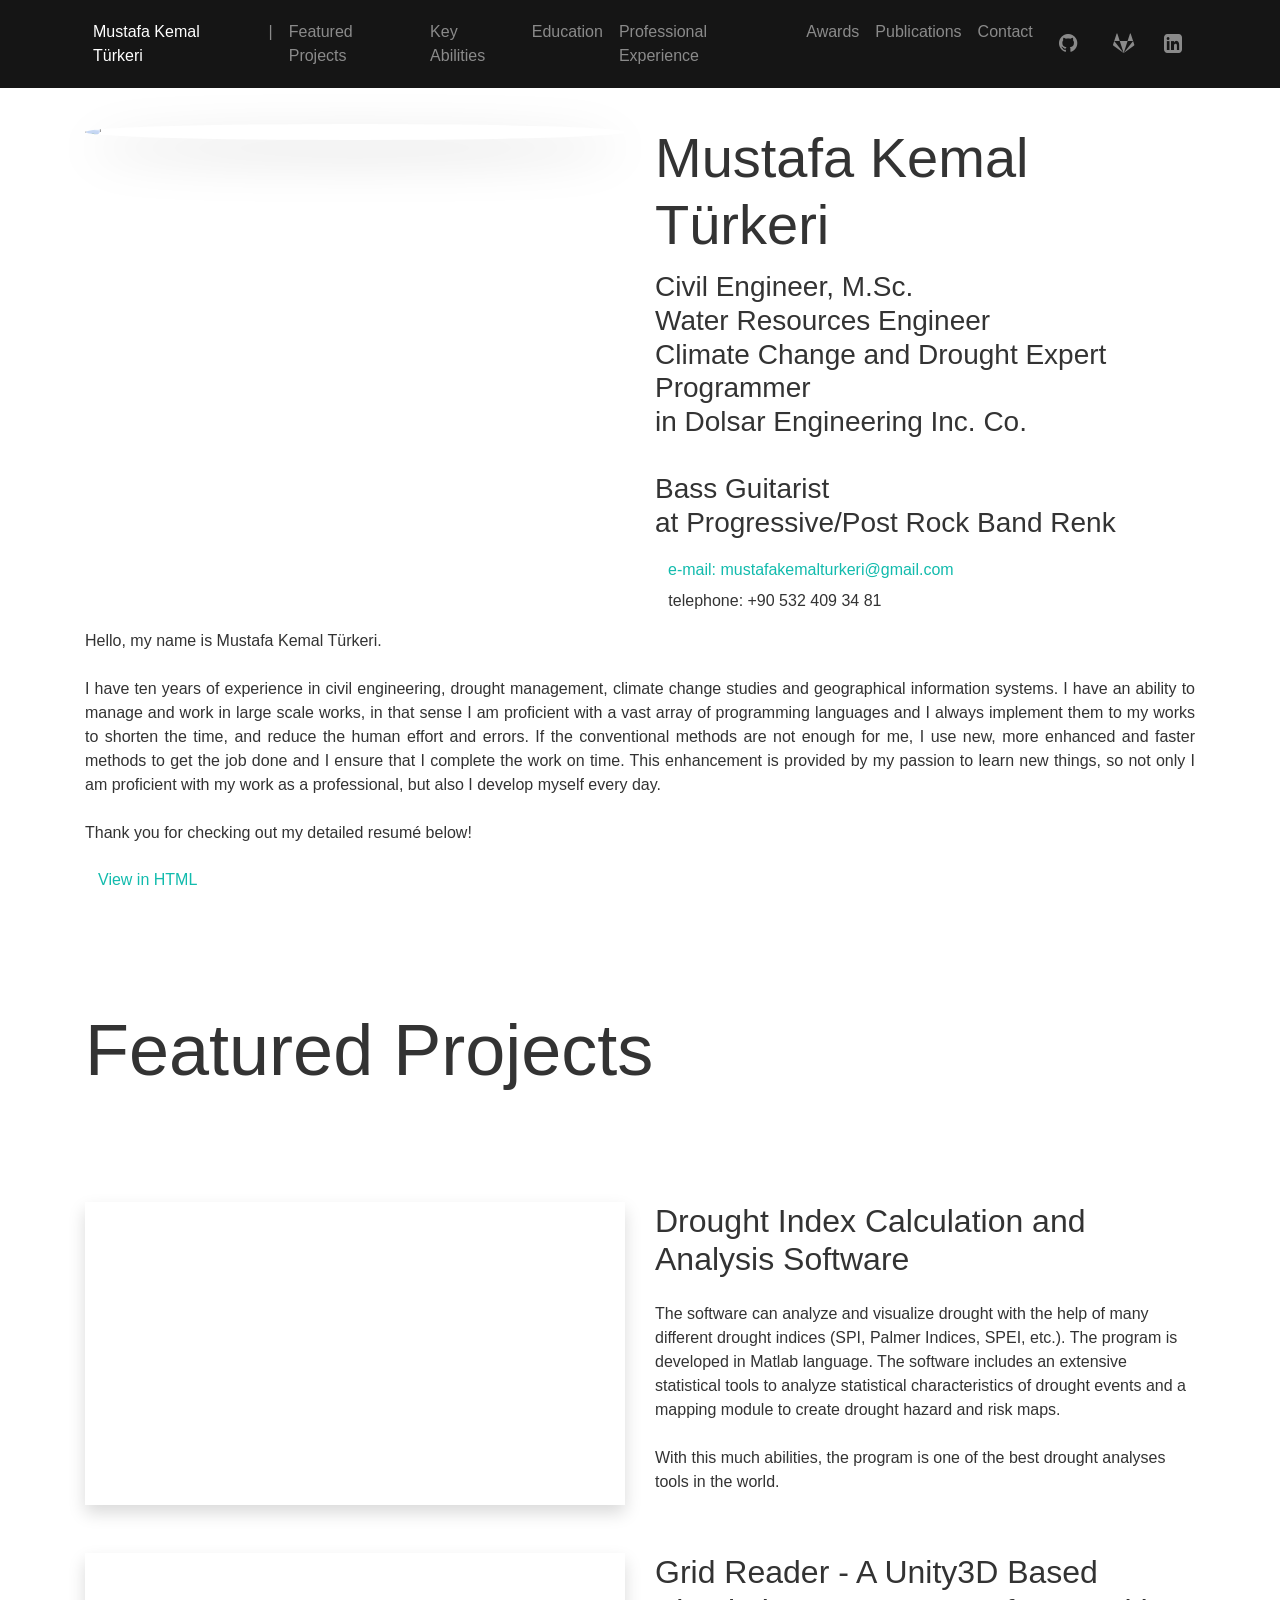
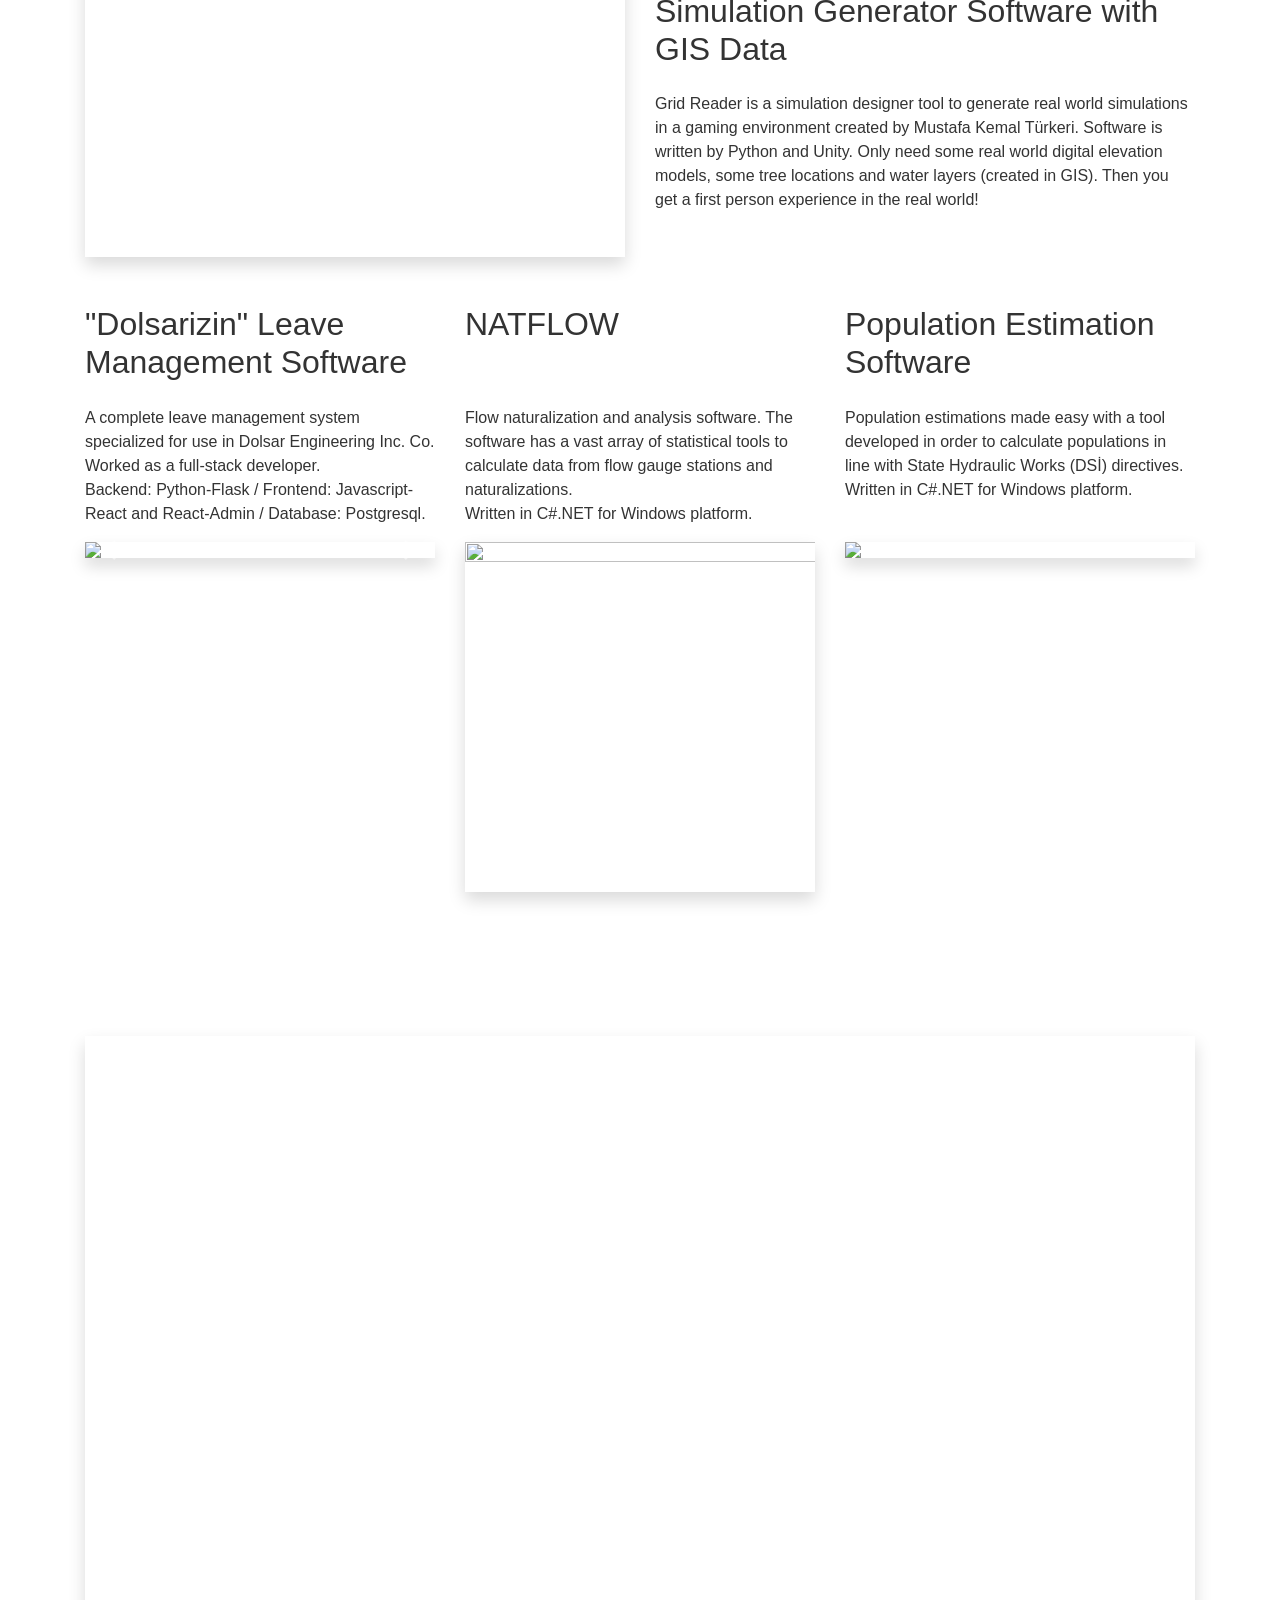
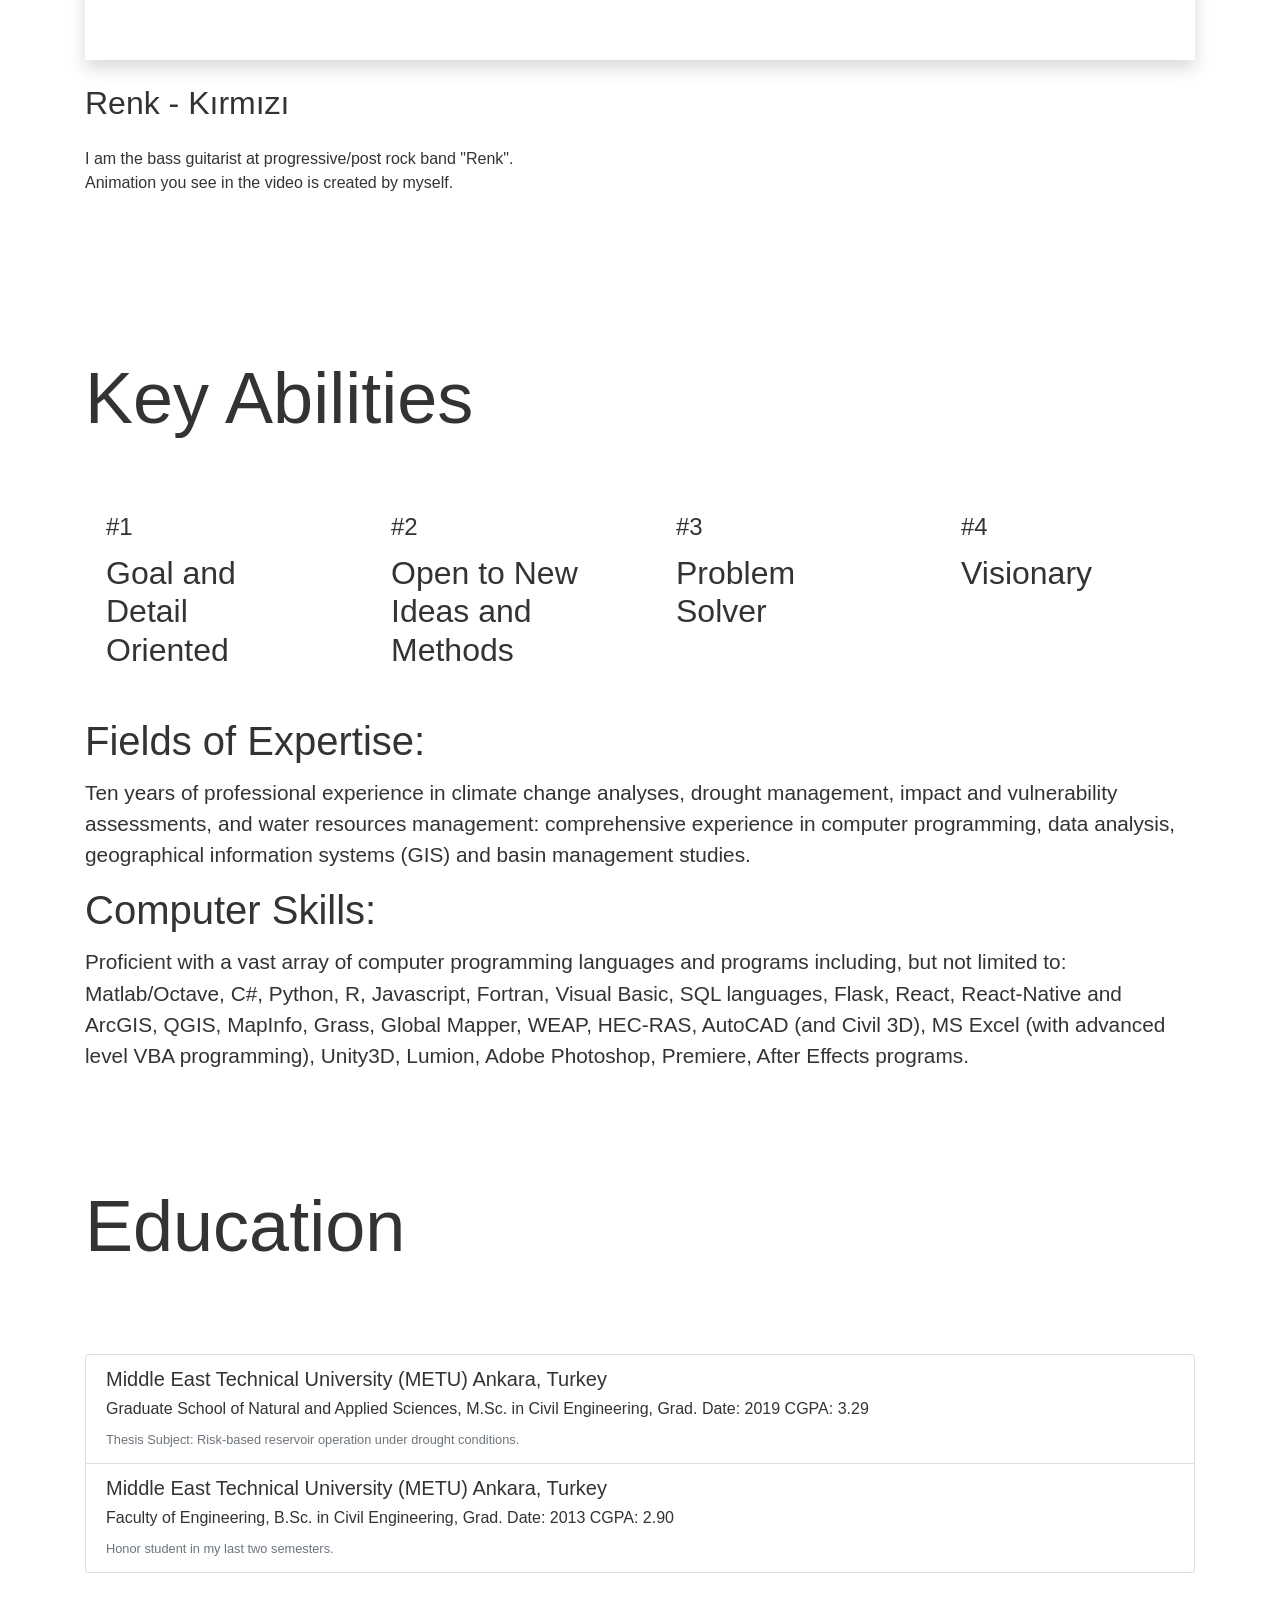
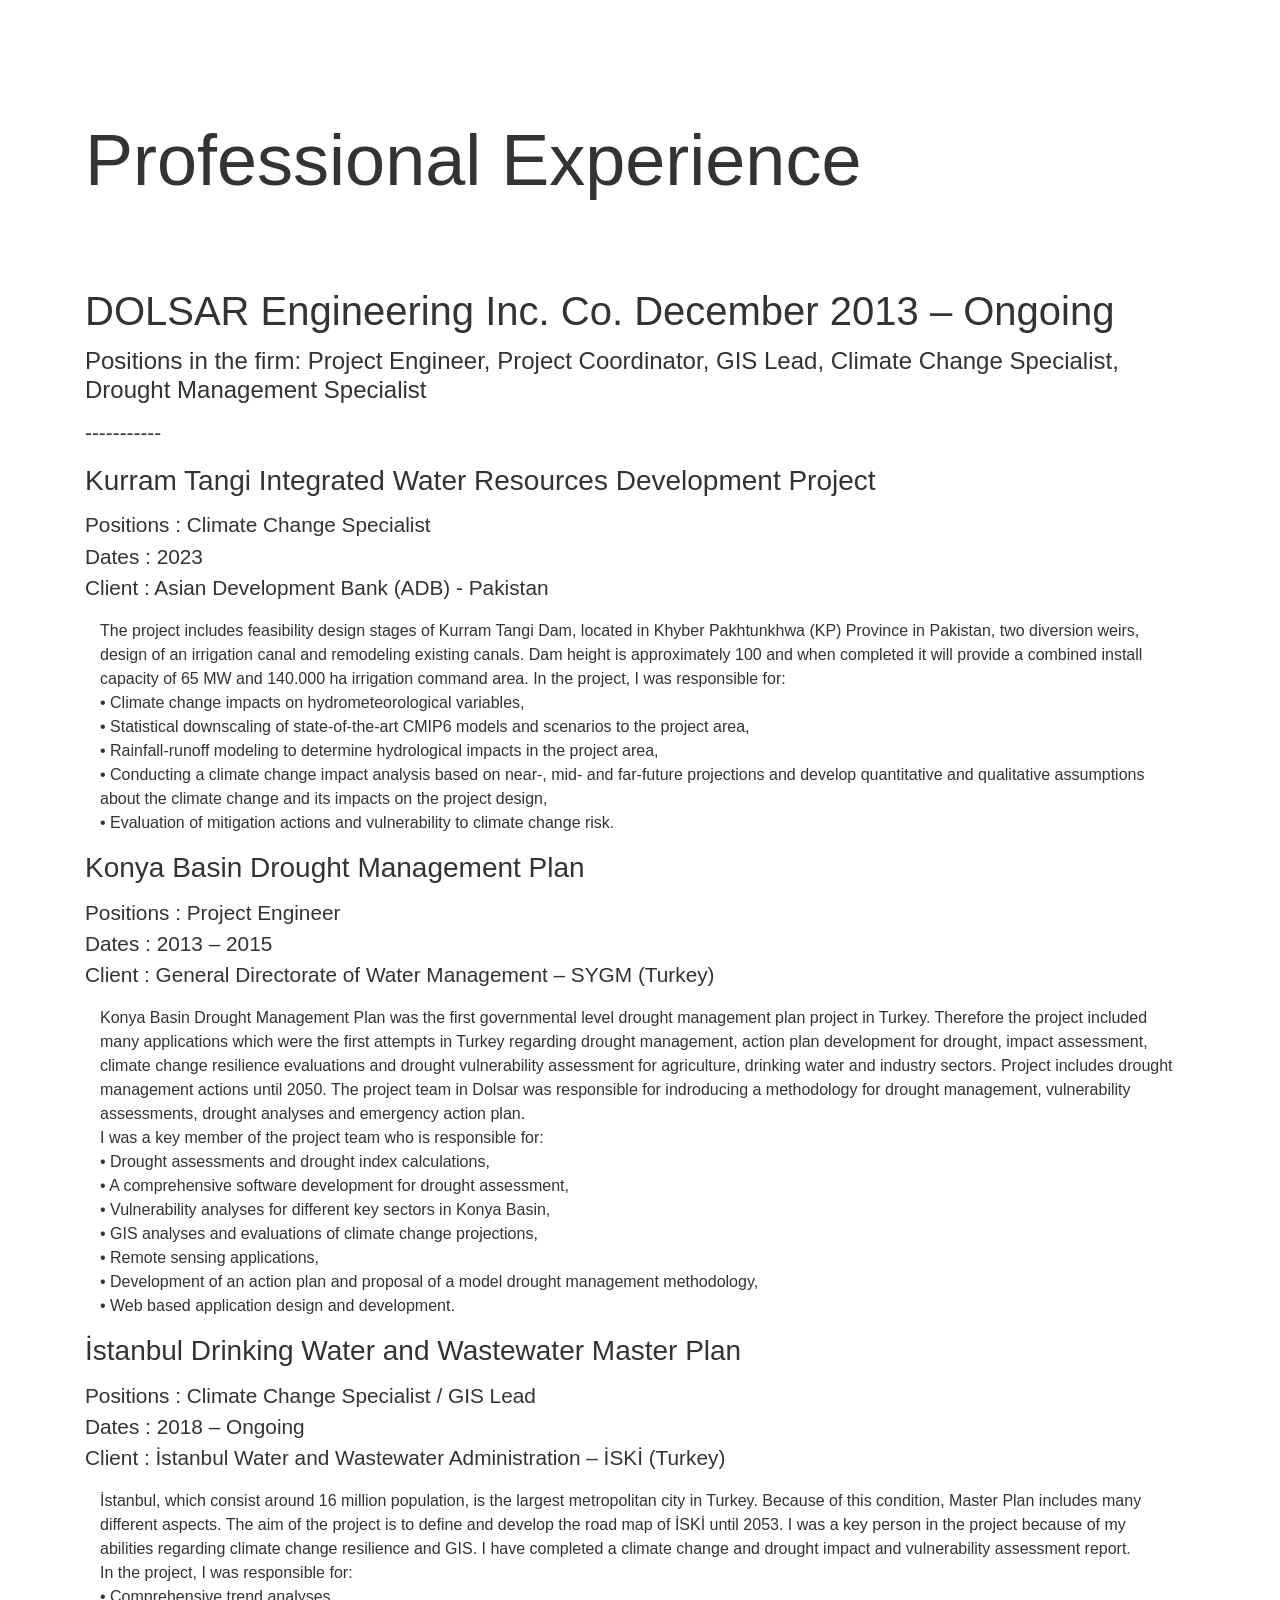
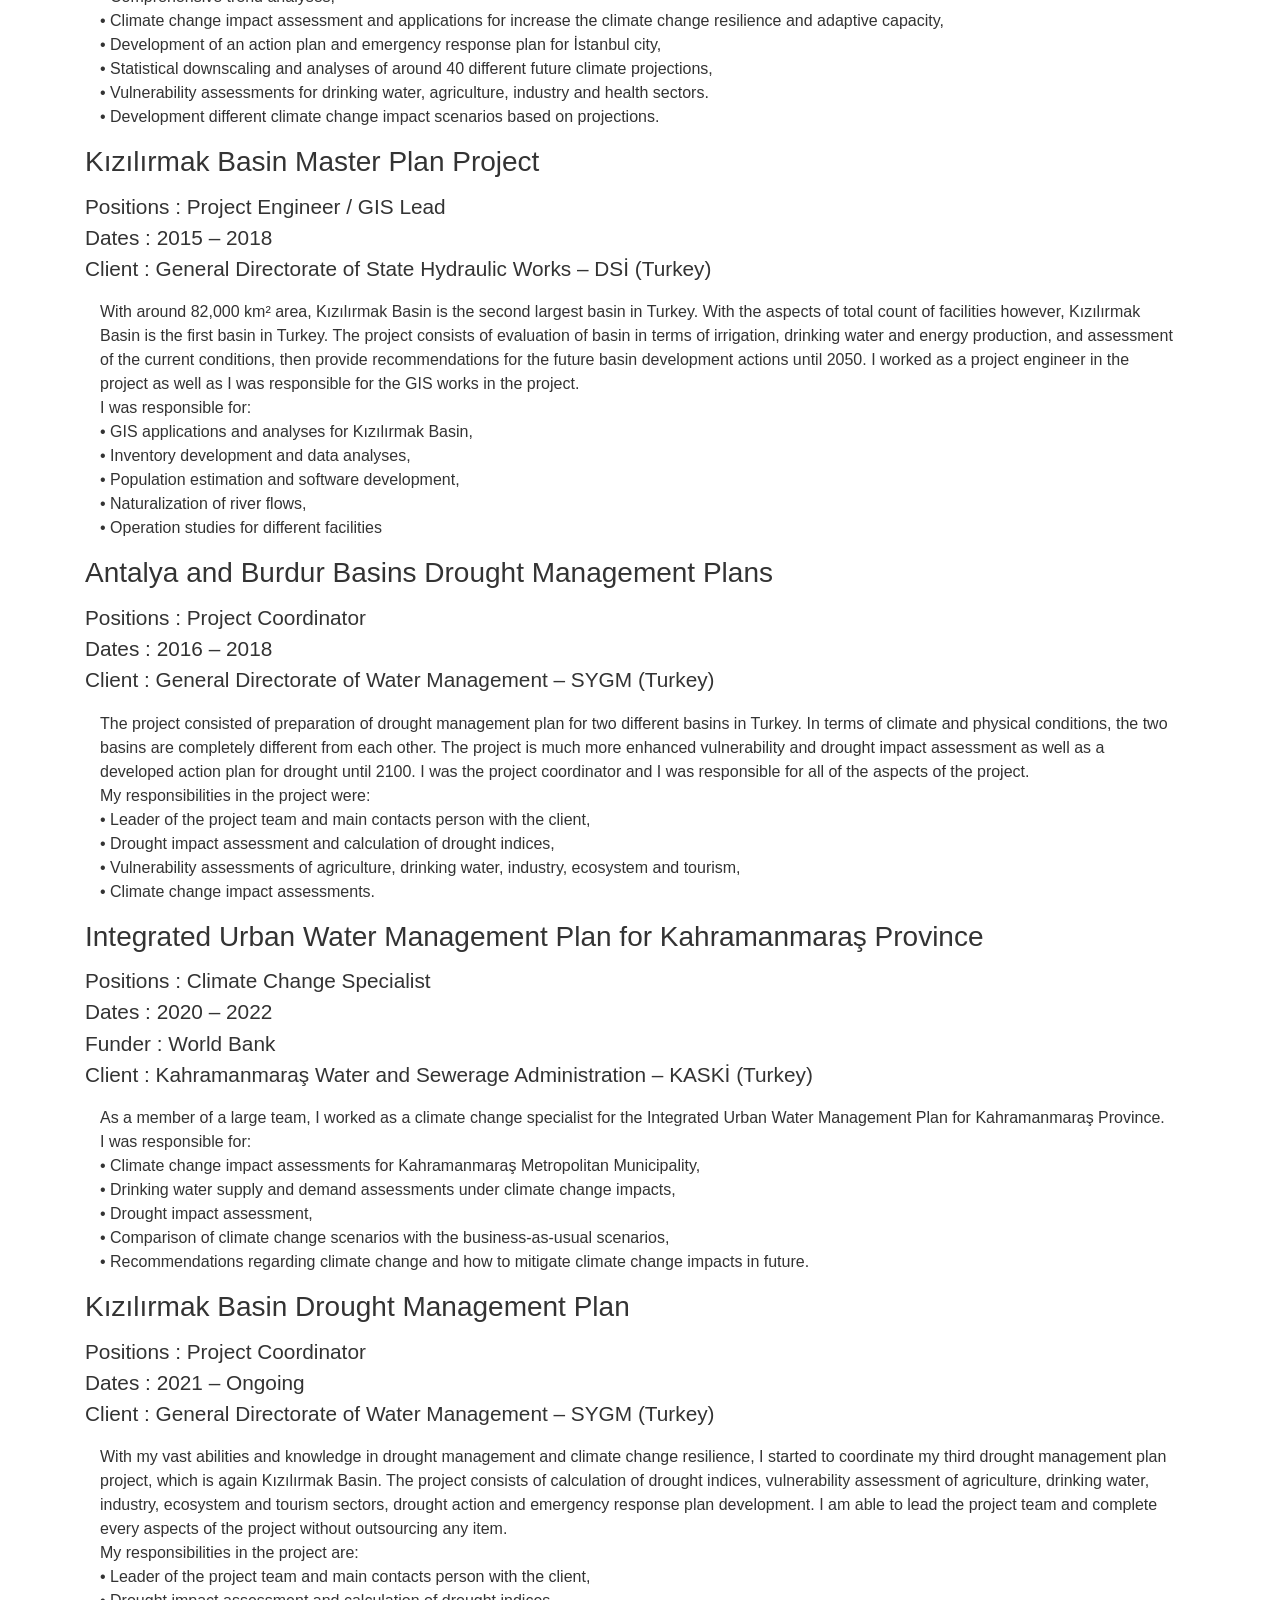
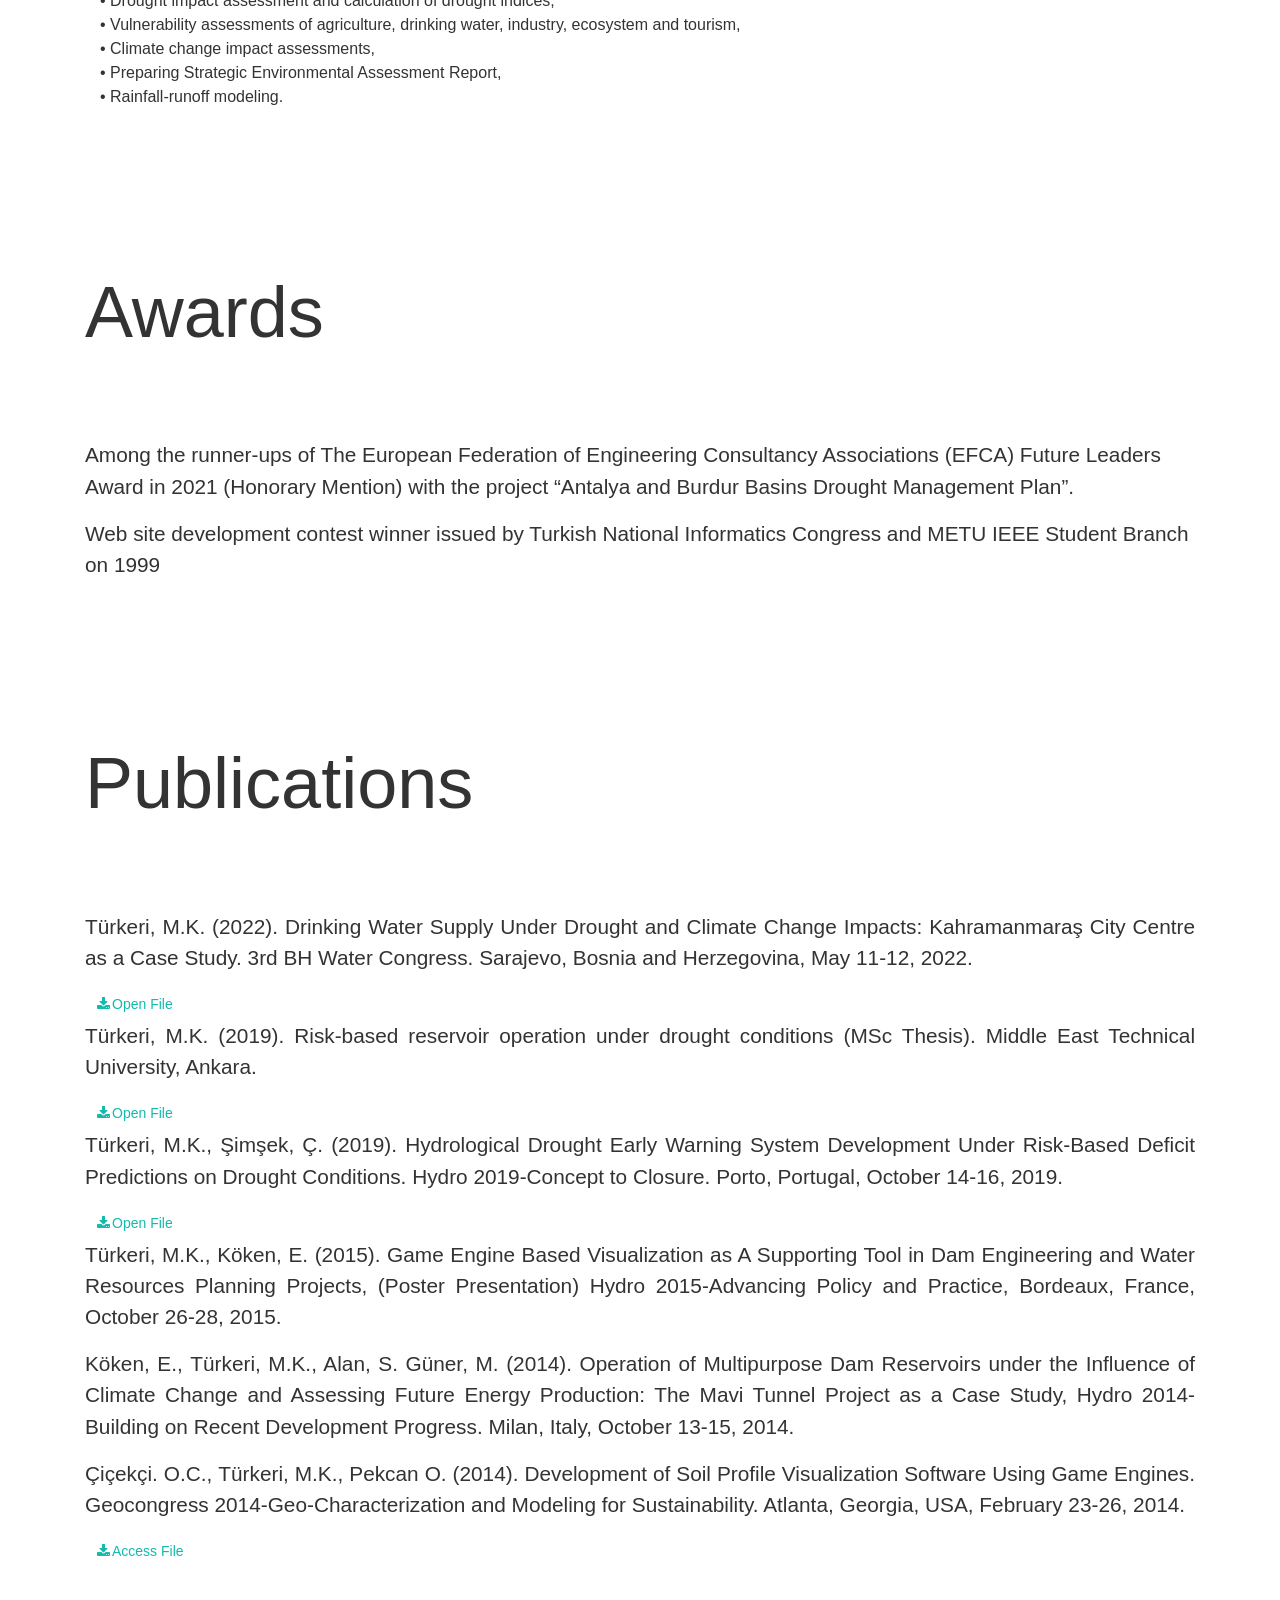
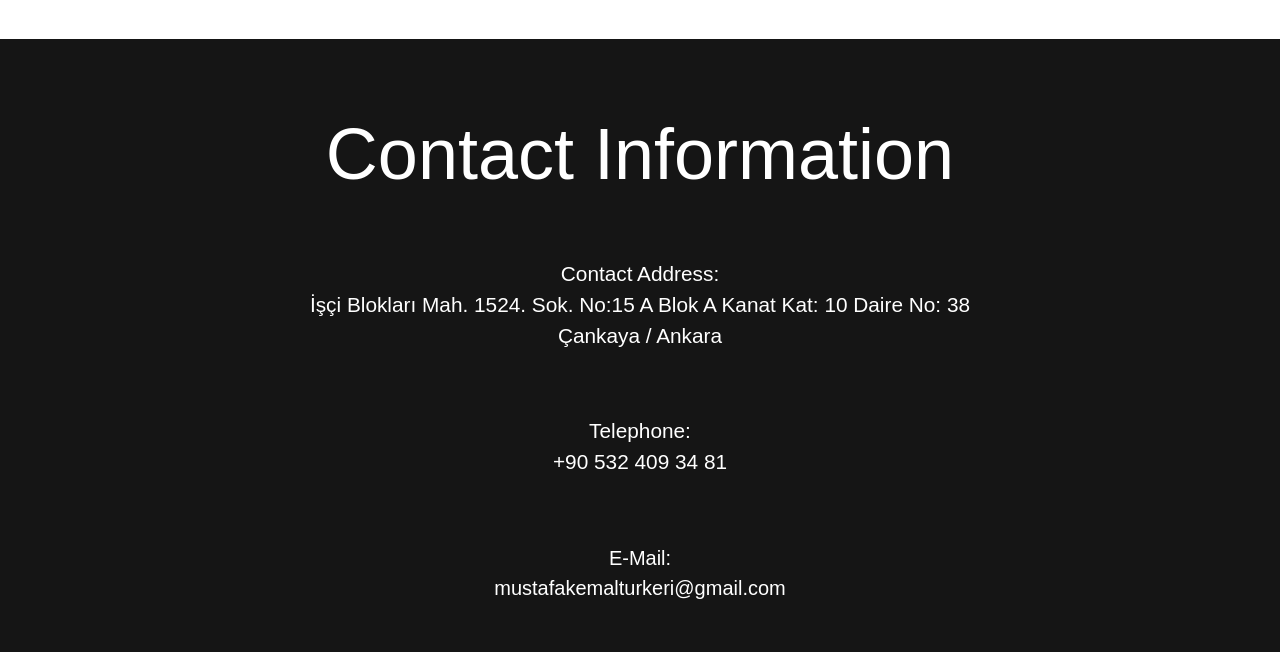
==== index.html @ 7c6eeb0d "Update index.html Updated with the new information" ====
<!DOCTYPE html>
<html>

<head>
  <meta charset="utf-8">
  <meta name="viewport" content="width=device-width, initial-scale=1">
  <link rel="stylesheet" href="https://cdnjs.cloudflare.com/ajax/libs/font-awesome/4.7.0/css/font-awesome.min.css" type="text/css">
  <link rel="stylesheet" href="theme.css" type="text/css">
  <title>Mustafa Kemal Türkeri</title>
  <link rel="icon" href="https://raw.githubusercontent.com/mustafakemalturkeri/mustafakemalturkeri.github.io/main/_images/mkturkeri.ico">
  <meta name="keywords" content="Resume">
  <meta name="description" content="Mustafa Kemal Türkeri's Resume">
</head>

<body>
  <nav class="navbar navbar-expand-lg bg-dark navbar-dark sticky-top">
    <div class="container"> <button class="navbar-toggler navbar-toggler-right border-0 p-0" type="button" data-toggle="collapse" data-target="#navbar14">
      </button>
      <div class="collapse navbar-collapse justify-content-center" id="navbar14">
        <ul class="navbar-nav mr-auto">
          <li class="nav-item"> <a class="nav-link" href="#"><b class="text-white">Mustafa Kemal Türkeri</b></a> </li>
          <li class="nav-item"><a class="nav-link" href="#">|</a></li>
          <li class="nav-item"><a class="nav-link" href="#s2">Featured Projects</a></li>
          <li class="nav-item"><a class="nav-link" href="#s9">Key Abilities</a> </li>
          <li class="nav-item"><a class="nav-link" href="#s4">Education</a></li>
          <li class="nav-item"><a class="nav-link" href="#s5">Professional Experience</a></li>
          <li class="nav-item"><a class="nav-link" href="#s6">Awards</a></li>
          <li class="nav-item"><a class="nav-link" href="#s7">Publications</a></li>
          <li class="nav-item"><a class="nav-link" href="#s8">Contact</a></li>
        </ul>
        <ul class="navbar-nav ml-auto">
          <li class="nav-item mx-1"> <a class="nav-link" href="https://github.com/mustafakemalturkeri" target="_blank">
              <i class="fa fa-github fa-fw fa-lg"></i>
            </a> </li>
          <li class="nav-item mx-1"> <a class="nav-link" href="https://gitlab.com/mustafakemalturkeri" target="_blank">
              <i class="fa fa-gitlab fa-fw fa-lg"></i>
            </a> </li>
          <li class="nav-item"><a class="nav-link" href="https://tr.linkedin.com/in/mustafa-kemal-t%C3%BCrkeri-326274104" target="_blank">
	      <i class="fa fa-linkedin-square fa-lg fa-fw"></i>
	    </a> </li>
        </ul>
      </div>
    </div>
  </nav>
  <div class="h-100 py-4">
    <div class="container">
      <div class="row">
        <div class="col-md-6"><img class="img-fluid d-block rounded-circle shadow-lg mx-auto" src="https://raw.githubusercontent.com/mustafakemalturkeri/mustafakemalturkeri.github.io/main/_images/mkturkeri.jpg"></div>
        <div class="col-md-6">
          <h3 class="display-4">Mustafa Kemal Türkeri</h3>
          <div class="row">
            <div class="col-md-12">
              <h3 class="" style="">Civil Engineer, M.Sc.<br>Water Resources Engineer<br>Climate Change and Drought Expert<br>Programmer&nbsp;<br>in Dolsar Engineering Inc. Co.<br><br>Bass Guitarist<br>at Progressive/Post Rock Band Renk</h3>
              <a class="btn btn-link text-left" href="mailto: mustafakemalturkeri@gmail.com">e-mail:    mustafakemalturkeri@gmail.com</a>
  	      <p class="text-left">&nbsp; &nbsp;telephone: +90 532 409 34 81</p>
	    </div>
          </div>
        </div>
      </div>
      <div class="row">
        <div class="col-md-12">
          <p class="text-justify">Hello, my name is Mustafa Kemal Türkeri.<br><br>I have ten years of experience in civil engineering, drought management, climate change studies and geographical information systems. I have an ability to manage and work in large scale works, in that sense&nbsp;I am proficient with a vast array of programming languages and I always implement them to my works to shorten the time, and reduce the human effort and errors. If the conventional methods are not enough for me, I use new, more enhanced and faster methods to get the job done and I ensure that I complete the work on time. This enhancement is provided by my passion to learn new things, so not only I am proficient with my work as a professional, but also I develop myself every day.<br><br>Thank you for checking out my detailed resumé below!</p>
          <a class="btn btn-link text-left" href="https://mustafakemalturkeri.github.io/" target="_blank">View in HTML</a>
	</div>
      </div>
    </div>
  </div>
  <div class="pagebreak"> </div>
  <div class="pt-5" id="s2">
    <div class="container">
      <div class="row">
        <div class="col-md-12">
          <h1 class="display-3" id="s3">Featured Projects</h1>
        </div>
      </div>
    </div>
  </div>
  <div class="py-5">
    <div class="container">
      <div class="row">
        <div class="col-md-6">
          <div class="embed-responsive embed-responsive-16by9 my-3 shadow youtube-box">
            <iframe src="https://www.youtube.com/embed/VbLsATKGN0M?" allowfullscreen="" class="embed-responsive-item"></iframe>
			<img class="youtube-thumbnail" href="https://www.youtube.com/embed/VbLsATKGN0M?" src="https://raw.githubusercontent.com/mustafakemalturkeri/mustafakemalturkeri.github.io/main/_images/drought_analyses.png" alt="">
		  </div>
        </div>
        <div class="col-md-6">
          <div class="row">
            <div class="col-md-12">
              <h2 class="my-3" contenteditable="true">Drought Index Calculation and Analysis Software</h2>
            </div>
          </div>
          <p class="">The software can analyze and visualize drought with the help of many different drought indices (SPI, Palmer Indices, SPEI, etc.). The program is developed in Matlab language. The software includes an extensive statistical tools to analyze statistical characteristics of drought events and a mapping module to create drought hazard and risk maps.<br><br>With this much abilities, the program is one of the best drought analyses tools in the world.</p>
        </div>
      </div>
      <div class="row">
	<div class="col-md-6">
          <div class="embed-responsive embed-responsive-16by9 my-3 shadow youtube-box">
            <iframe src="https://www.youtube.com/embed/XaL9qrqzdv4?" allowfullscreen="" class="embed-responsive-item"></iframe>
			<img class="youtube-thumbnail" href="https://www.youtube.com/embed/XaL9qrqzdv4?" src="https://raw.githubusercontent.com/mustafakemalturkeri/mustafakemalturkeri.github.io/main/_images/grid_reader.png" alt="">
		  </div>
        </div>
        <div class="col-md-6">
          <h2 class="my-3 shadow-none">Grid Reader - A Unity3D Based Simulation Generator Software with GIS Data</h2>
          <div class="row">
            <div class="col-md-12">
              <p class="">Grid Reader is a simulation designer tool to generate real world simulations in a gaming environment created by Mustafa Kemal Türkeri. Software is written by Python and Unity. Only need some real world digital elevation models, some tree locations and water layers (created in GIS). Then you get a first person experience in the real world!</p>
            </div>
          </div>
        </div>
      </div>
	  <div class="pagebreak"> </div>
      <div class="row">
        <div class="col-md-4">
          <h2 class="my-3"><b>"Dolsarizin" Leave Management Software</b></h2>
          <p>A complete leave management system specialized for use in Dolsar Engineering Inc. Co.<br>Worked as a full-stack developer.<br>Backend: Python-Flask / Frontend: Javascript-React and React-Admin / Database: Postgresql.</p>
        </div>
	<div class="col-md-4">
          <h2 class="my-3"><b>NATFLOW</b><br><br></h2>
          <p>Flow naturalization and analysis software. The software has a vast array of statistical tools to calculate data from flow gauge stations and naturalizations.<br>Written in C#.NET for Windows platform.</p>
        </div>    
	<div class="col-md-4">
          <h2 class="my-3"><b>Population Estimation Software</b><br></h2>
          <p>Population estimations made easy with a tool developed in order to calculate populations in line with State Hydraulic Works (DSİ) directives.<br>Written in C#.NET for Windows platform.</p>
        </div>
	<div class="col-md-4">
          <div class="carousel slide shadow" data-ride="carousel" id="carousel">
            <div class="carousel-inner">
              <div class="carousel-item active" data-interval="5"> <img class="d-block img-fluid w-100" src="https://raw.githubusercontent.com/mustafakemalturkeri/mustafakemalturkeri.github.io/main/_images/izin2.png" height="480">
              </div>
              <div class="carousel-item"> <img class="d-block img-fluid w-100" src="https://raw.githubusercontent.com/mustafakemalturkeri/mustafakemalturkeri.github.io/main/_images/izin3.png">
              </div>
              <div class="carousel-item"><img class="img-fluid" src="https://raw.githubusercontent.com/mustafakemalturkeri/mustafakemalturkeri.github.io/main/_images/izin4.png"></div>
            </div> <a class="carousel-control-prev" href="#carousel" role="button" data-slide="prev"> <span class="carousel-control-prev-icon"></span> <span class="sr-only">Previous</span> </a> <a class="carousel-control-next" href="#carousel" role="button" data-slide="next"> <span class="carousel-control-next-icon"></span> <span class="sr-only">Next</span> </a>
          </div>
        </div>
	
        <div class="col-md-4"><img class="d-block shadow img-fluid" src="https://raw.githubusercontent.com/mustafakemalturkeri/mustafakemalturkeri.github.io/main/_images/natflow.png" height="450" width="450"></div>
	<div class="col-md-4"><img class="img-fluid d-block shadow" src="https://raw.githubusercontent.com/mustafakemalturkeri/mustafakemalturkeri.github.io/main/_images/nufusprojector.png"></div>
        
      </div>
    </div>
  </div>
  <div class="py-5">
    <div class="container">
      <div class="row">
        <div class="col-md-12">
          <div class="embed-responsive embed-responsive-16by9 shadow youtube-box">
            <iframe src="https://www.youtube.com/embed/aXomKNGnsF0?" allowfullscreen="" class="embed-responsive-item"></iframe>
			<img class="youtube-thumbnail" href="https://www.youtube.com/embed/aXomKNGnsF0?" src="https://raw.githubusercontent.com/mustafakemalturkeri/mustafakemalturkeri.github.io/main/_images/renk_kirmizi.png" alt="">
		  </div>
          <div class="row">
            <div class="col-md-12">
              <h2 class="my-3"><b>Renk - Kırmızı</b></h2>
              <p>I am the bass guitarist at progressive/post rock band "Renk".<br>Animation you see in the video is created by myself.</p>
            </div>
          </div>
        </div>
      </div>
    </div>
  </div>
  <div class="pagebreak"> </div>
  <div class="pt-5" id="s9">
    <div class="container">
      <div class="row">
        <div class="col-md-12">
          <h1 class="display-3">Key Abilities</h1>
        </div>
      </div>
    </div>
  </div>
  <div class="py-3">
    <div class="container">
      <div class="row">
        <div class="col-lg-3 col-md-3 p-4">
          <h4> <b>#1</b> </h4>
          <h2>Goal and Detail Oriented</h2>
        </div>
        <div class="col-lg-3 col-md-3 p-4">
          <h4> <b>#2</b> </h4>
          <h2>Open to New Ideas and Methods</h2>
        </div>
        <div class="col-lg-3 col-md-3 p-4">
          <h4> <b>#3</b> </h4>
          <h2>Problem Solver</h2>
        </div>
        <div class="col-lg-3 col-md-3 p-4">
          <h4> <b>#4</b> </h4>
          <h2>Visionary</h2>
        </div>
      </div>
    </div>
    <div class="container">
      <div class="row">
        <div class="col-md-12">
          <h1 class="">Fields of Expertise:</h1>
          <div class="row">
            <div class="col-md-12">
              <p class="lead">Ten years of professional experience in climate change analyses, drought management, impact and vulnerability assessments, and water resources management: comprehensive experience in computer programming, data analysis, geographical information systems (GIS) and basin management studies.</p>
            </div>
          </div>
        </div>
      </div>
    </div>
    <div class="container">
      <div class="row">
        <div class="col-md-12">
          <h1 class="">Computer Skills:</h1>
          <p class="lead">Proficient with a vast array of computer programming languages and programs including, but not limited to:<br>Matlab/Octave, C#, Python, R, Javascript, Fortran, Visual Basic, SQL languages, Flask, React, React-Native and ArcGIS, QGIS, MapInfo, Grass, Global Mapper, WEAP, HEC-RAS, AutoCAD (and Civil 3D), MS Excel (with advanced level VBA programming), Unity3D, Lumion, Adobe Photoshop, Premiere, After Effects programs.<br></p>
        </div>
      </div>
    </div>
  </div>
  <div class="pt-5" id="s4">
    <div class="container">
      <div class="row">
        <div class="col-md-12">
          <h1 class="display-3">Education</h1>
        </div>
      </div>
    </div>
  </div>
  <div class="py-5">
    <div class="container">
      <div class="row">
        <div class="col-md-12">
          <div class="list-group">
            <a class="list-group-item list-group-item-action flex-column align-items-start">
              <div class="d-flex w-100 justify-content-between">
                <h5 class="mb-1">Middle East Technical University (METU) Ankara, Turkey&nbsp;</h5>
              </div>
              <p class="mb-1">Graduate School of Natural and Applied Sciences, <b>M.Sc. in Civil Engineering</b>, Grad. Date: 2019 CGPA: 3.29 </p> <small class="text-muted">Thesis Subject: Risk-based reservoir operation under drought conditions.</small>
            </a>
            <a class="list-group-item list-group-item-action flex-column align-items-start">
              <div class="d-flex w-100 justify-content-between">
                <h5 class="mb-1">Middle East Technical University (METU) Ankara, Turkey </h5>
              </div>
              <p class="mb-1">Faculty of Engineering, <b>B.Sc. in Civil Engineering</b>, Grad. Date: 2013 CGPA: 2.90 </p> <small class="text-muted" contenteditable="true">Honor student in my last two semesters.</small>
            </a></div>
        </div>
      </div>
    </div>
  </div>
  <div class="pagebreak"> </div>
  <div class="pt-5" id="s5">
    <div class="container">
      <div class="row">
        <div class="col-md-12">
          <h1 class="display-3">Professional Experience</h1>
        </div>
      </div>
    </div>
  </div>
  <div class="py-5">
    <div class="container">
      <div class="row">
        <div class="col-md-12">
          <h1 class="">DOLSAR Engineering Inc. Co. December 2013 – Ongoing</h1>
        </div>
      </div>
      <div class="row">
        <div class="col-md-12">
          <h4 class="">Positions in the firm: Project Engineer, Project Coordinator, GIS Lead, Climate Change Specialist, Drought Management Specialist</h4>
        </div>
      </div>
      <div class="row">
        <div class="col-md-12">
          <p class="lead">-----------</p>
        </div>
      </div>
      <div class="row">
        <div class="col-md-12" style="">
          <h3 class="">Kurram Tangi Integrated Water Resources Development Project</h3>
          <p class="lead">Positions : Climate Change Specialist<br>Dates : 2023<br>Client : Asian Development Bank (ADB) - Pakistan </p>
          <div class="col-md-12">
            <p class="">The project includes feasibility design stages of Kurram Tangi Dam, located in Khyber Pakhtunkhwa (KP) Province in Pakistan, two diversion weirs, design of an irrigation canal and remodeling existing canals. Dam height is approximately 100 and when completed it will provide a combined install capacity of 65 MW and 140.000 ha irrigation command area. In the project, I was responsible for:<br>• Climate change impacts on hydrometeorological variables,<br>• Statistical downscaling of state-of-the-art CMIP6 models and scenarios to the project area,<br>• Rainfall-runoff modeling to determine hydrological impacts in the project area,<br>• Conducting a climate change impact analysis based on near-, mid- and far-future projections and develop quantitative and qualitative assumptions about the climate change and its impacts on the project design,<br>• Evaluation of mitigation actions and vulnerability to climate change risk.</p>
          </div>
        </div>
      </div>
      <div class="row">
        <div class="col-md-12" style="">
          <h3 class="">Konya Basin Drought Management Plan</h3>
          <p class="lead">Positions : Project Engineer<br>Dates : 2013 – 2015<br>Client : General Directorate of Water Management – SYGM (Turkey) </p>
          <div class="col-md-12">
            <p class="">Konya Basin Drought Management Plan was the first governmental level drought management plan project in Turkey. Therefore the project included many applications which were the first attempts in Turkey regarding drought management, action plan development for drought, impact assessment, climate change resilience evaluations and drought vulnerability assessment for agriculture, drinking water and industry sectors. Project includes drought management actions until 2050. The project team in Dolsar was responsible for indroducing a methodology for drought management, vulnerability assessments, drought analyses and emergency action plan.<br>I was a key member of the project team who is responsible for:<br>• Drought assessments and drought index calculations,<br>• A comprehensive software development for drought assessment,<br>• Vulnerability analyses for different key sectors in Konya Basin,<br>• GIS analyses and evaluations of climate change projections,<br>• Remote sensing applications,<br>• Development of an action plan and proposal of a model drought management methodology,<br>• Web based application design and development. </p>
          </div>
        </div>
      </div>
      <div class="row">
        <div class="col-md-12">
          <div class="row">
            <div class="col-md-12">
              <h3 class="">İstanbul Drinking Water and Wastewater Master Plan</h3>
            </div>
          </div>
          <p class="lead">Positions : Climate Change Specialist / GIS Lead<br>Dates : 2018 – Ongoing<br>Client : İstanbul Water and Wastewater Administration – İSKİ (Turkey)</p>
          <div class="col-md-12">
            <p class="" style="">İstanbul, which consist around 16 million population, is the largest metropolitan city in Turkey. Because of this condition, Master Plan includes many different aspects. The aim of the project is to define and develop the road map of İSKİ until 2053. I was a key person in the project because of my abilities regarding climate change resilience and GIS. I have completed a climate change and drought impact and vulnerability assessment report.<br>In the project, I was responsible for:<br>• Comprehensive trend analyses,<br>• Climate change impact assessment and applications for increase the climate change resilience and adaptive capacity,<br>• Development of an action plan and emergency response plan for İstanbul city,<br>• Statistical downscaling and analyses of around 40 different future climate projections,<br>• Vulnerability assessments for drinking water, agriculture, industry and health sectors.<br>• Development different climate change impact scenarios based on projections.&nbsp;</p>
          </div>
        </div>
      </div>
	    <div class="pagebreak"> </div>
      <div class="row">
        <div class="col-md-12">
          <div class="row">
            <div class="col-md-12">
              <h3 class="">Kızılırmak Basin Master Plan Project</h3>
            </div>
          </div>
          <p class="lead">Positions : Project Engineer / GIS Lead<br>Dates : 2015 – 2018<br>Client : General Directorate of State Hydraulic Works – DSİ (Turkey)&nbsp;</p>
          <div class="col-md-12">
            <p class="" style="">With around 82,000 km² area, Kızılırmak Basin is the second largest basin in Turkey. With the aspects of total count of facilities however, Kızılırmak Basin is the first basin in Turkey. The project consists of evaluation of basin in terms of irrigation, drinking water and energy production, and assessment of the current conditions, then provide recommendations for the future basin development actions until 2050. I worked as a project engineer in the project as well as I was responsible for the GIS works in the project.<br>I was responsible for:<br>• GIS applications and analyses for Kızılırmak Basin,<br>• Inventory development and data analyses,<br>• Population estimation and software development,<br>• Naturalization of river flows,<br>• Operation studies for different facilities&nbsp;</p>
          </div>
        </div>
      </div>
      <div class="row">
        <div class="col-md-12">
          <div class="row">
            <div class="col-md-12">
              <h3 class="">Antalya and Burdur Basins Drought Management Plans</h3>
            </div>
          </div>
          <p class="lead">Positions : Project Coordinator<br>Dates : 2016 – 2018<br>Client : General Directorate of Water Management – SYGM (Turkey)&nbsp;</p>
          <div class="col-md-12">
            <p class="" style="">The project consisted of preparation of drought management plan for two different basins in Turkey. In terms of climate and physical conditions, the two basins are completely different from each other. The project is much more enhanced vulnerability and drought impact assessment as well as a developed action plan for drought until 2100. I was the project coordinator and I was responsible for all of the aspects of the project.<br>My responsibilities in the project were:<br>• Leader of the project team and main contacts person with the client,<br>• Drought impact assessment and calculation of drought indices,<br>• Vulnerability assessments of agriculture, drinking water, industry, ecosystem and tourism,<br>• Climate change impact assessments.&nbsp;</p>
          </div>
        </div>
      </div>
      <div class="row">
        <div class="col-md-12">
          <div class="row">
            <div class="col-md-12">
              <h3 class="">Integrated Urban Water Management Plan for Kahramanmaraş Province</h3>
            </div>
          </div>
          <p class="lead">Positions : Climate Change Specialist<br>Dates : 2020 – 2022<br>Funder : World Bank<br>Client : Kahramanmaraş Water and Sewerage Administration – KASKİ (Turkey)&nbsp;</p>
          <div class="col-md-12">
            <p class="" style="">As a member of a large team, I worked as a climate change specialist for the Integrated Urban Water Management Plan for Kahramanmaraş Province.<br>I was responsible for:<br>• Climate change impact assessments for Kahramanmaraş Metropolitan Municipality,<br>• Drinking water supply and demand assessments under climate change impacts,<br>• Drought impact assessment,<br>• Comparison of climate change scenarios with the business-as-usual scenarios,<br>• Recommendations regarding climate change and how to mitigate climate change impacts in future.&nbsp;</p>
          </div>
        </div>
      </div>
	    <div class="pagebreak"> </div>
      <div class="row">
        <div class="col-md-12">
          <div class="row">
            <div class="col-md-12">
              <h3 class="">Kızılırmak Basin Drought Management Plan</h3>
            </div>
          </div>
          <p class="lead">Positions : Project Coordinator<br>Dates : 2021 – Ongoing<br>Client : General Directorate of Water Management – SYGM (Turkey)&nbsp;</p>
          <div class="col-md-12">
            <p class="" style="">With my vast abilities and knowledge in drought management and climate change resilience, I started to coordinate my third drought management plan project, which is again Kızılırmak Basin. The project consists of calculation of drought indices, vulnerability assessment of agriculture, drinking water, industry, ecosystem and tourism sectors, drought action and emergency response plan development. I am able to lead the project team and complete every aspects of the project without outsourcing any item.<br>My responsibilities in the project are: <br>• Leader of the project team and main contacts person with the client,<br>• Drought impact assessment and calculation of drought indices,<br>• Vulnerability assessments of agriculture, drinking water, industry, ecosystem and tourism,<br>• Climate change impact assessments,<br>• Preparing Strategic Environmental Assessment Report,<br>• Rainfall-runoff modeling.&nbsp;</p>
          </div>
        </div>
      </div>
    </div>
  </div>
  <div class="pt-5" id="s6">
    <div class="container">
      <div class="row">
        <div class="col-md-12">
          <h1 class="display-3">Awards</h1>
        </div>
      </div>
    </div>
  </div>
  <div class="py-5">
    <div class="container">
      <div class="row">
        <div class="col-md-12">
          <p class="lead" style="">Among the runner-ups of The European Federation of Engineering Consultancy Associations (EFCA) Future Leaders Award in 2021 (Honorary Mention) with the project “Antalya and Burdur Basins Drought Management Plan”.</p>
        </div>
      </div>
      <div class="row">
        <div class="col-md-12">
          <p class="lead" style="">Web site development contest winner issued by Turkish National Informatics Congress and METU IEEE Student Branch on 1999</p>
        </div>
      </div>
    </div>
  </div>
  <div class="pagebreak"> </div>
  <div class="pt-5" id="s7">
    <div class="container">
      <div class="row">
        <div class="col-md-12">
          <h1 class="display-3">Publications</h1>
        </div>
      </div>
    </div>
  </div>
  <div class="py-5">
    <div class="container">
      <div class="row">
        <div class="col-md-12">
          <p class="lead text-justify" style="" contenteditable="true"><b>Türkeri, M.K. </b>(2022). Drinking Water Supply Under Drought and Climate Change Impacts: Kahramanmaraş City Centre as a Case Study. 3rd BH Water Congress. Sarajevo, Bosnia and Herzegovina, May 11-12, 2022.</p>
		  <a class="btn btn-link btn-sm text-left" href="https://drive.google.com/file/d/1a7u0Nn9IsWESEiK-8SuhMJWROqiCPHvZ/view?usp=sharing" target="_blank" style=""><i class="fa fa-fw fa-download"></i>Open File</a>
        </div>
      </div>
      <div class="row">
        <div class="col-md-12">
          <p class="lead text-justify" style=""><b>Türkeri, M.K.</b> (2019). Risk-based reservoir operation under drought conditions (MSc Thesis). Middle East Technical University, Ankara.</p>
		  <a class="btn btn-link btn-sm text-left" href="http://etd.lib.metu.edu.tr/upload/12624869/index.pdf" target="_blank" ><i class="fa fa-fw fa-download"></i>Open File</a>
        </div>
      </div>
      <div class="row">
        <div class="col-md-12">
          <p class="lead text-justify" style=""><b>Türkeri, M.K.</b>, Şimşek, Ç. (2019). Hydrological Drought Early Warning System Development Under Risk-Based Deficit Predictions on Drought Conditions. Hydro 2019-Concept to Closure. Porto, Portugal, October 14-16, 2019.</p>
		  <a class="btn btn-link btn-sm text-left" target="_blank" href="https://drive.google.com/file/d/1-KRmCIbtMktwtpBLn1Df2u-7q9Zr6uG6/view?usp=sharing"><i class="fa fa-fw fa-download"></i>Open File</a>
        </div>
      </div>
      <div class="row">
        <div class="col-md-12">
          <p class="lead text-justify" style=""><b>Türkeri, M.K.,</b> Köken, E. (2015). Game Engine Based Visualization as A Supporting Tool in Dam Engineering and Water Resources Planning Projects, (Poster Presentation) Hydro 2015-Advancing Policy and Practice, Bordeaux, France, October 26-28, 2015.</p>
        </div>
      </div>
      <div class="row">
        <div class="col-md-12">
          <p class="lead text-justify" style="" contenteditable="true">Köken, E., <b>Türkeri, M.K.</b>, Alan, S. Güner, M. (2014). Operation of Multipurpose Dam Reservoirs under the Influence of Climate Change and Assessing Future Energy Production: The Mavi Tunnel Project as a Case Study, Hydro 2014-Building on Recent Development Progress. Milan, Italy, October 13-15, 2014.</p>
        </div>
      </div>
      <div class="row">
        <div class="col-md-12">
          <p class="lead text-justify" style="">Çiçekçi. O.C., <b>Türkeri, M.K.</b>, Pekcan O. (2014). Development of Soil Profile Visualization Software Using Game Engines. Geocongress 2014-Geo-Characterization and Modeling for Sustainability. Atlanta, Georgia, USA, February 23-26, 2014.</p>
		  <a class="btn btn-link btn-sm text-left" target="_blank" href="https://ascelibrary.org/doi/epdf/10.1061/9780784413272.327"><i class="fa fa-fw fa-download"></i>Access File</a>
        </div>
      </div>
    </div>
  </div>
  <div class="pagebreak"> </div>
  <div class="bg-dark text-center pt-5" id="s8">
    <div class="container">
      <div class="row">
        <div class="col-md-12">
          <h1 class="display-3 text-white">Contact Information</h1>
        </div>
      </div>
    </div>
  </div>
  <div class="py-3 bg-dark">
    <div class="container">
      <div class="row">
        <div class="col-md-12 text-center text-white">
          <p class="lead py-3">Contact Address:<br>İşçi Blokları Mah. 1524. Sok. No:15 A Blok A Kanat Kat: 10 Daire No: 38<br>Çankaya / Ankara</p>
          <p class="lead py-3">Telephone:<br>+90 532 409 34 81</p>
          <a class="btn btn-link btn-lg text-white py-3" href="mailto:mustafakemalturkeri@gmail.com">E-Mail:<br>mustafakemalturkeri@gmail.com</a>
        </div>
      </div>
    </div>
  </div>
  <script src="https://code.jquery.com/jquery-3.3.1.slim.min.js" integrity="sha384-q8i/X+965DzO0rT7abK41JStQIAqVgRVzpbzo5smXKp4YfRvH+8abtTE1Pi6jizo" crossorigin="anonymous"></script>
  <script src="https://cdnjs.cloudflare.com/ajax/libs/popper.js/1.14.3/umd/popper.min.js" integrity="sha384-ZMP7rVo3mIykV+2+9J3UJ46jBk0WLaUAdn689aCwoqbBJiSnjAK/l8WvCWPIPm49" crossorigin="anonymous"></script>
  <script src="https://stackpath.bootstrapcdn.com/bootstrap/4.3.1/js/bootstrap.min.js" integrity="sha384-JjSmVgyd0p3pXB1rRibZUAYoIIy6OrQ6VrjIEaFf/nJGzIxFDsf4x0xIM+B07jRM" crossorigin="anonymous"></script>
</body>

</html>
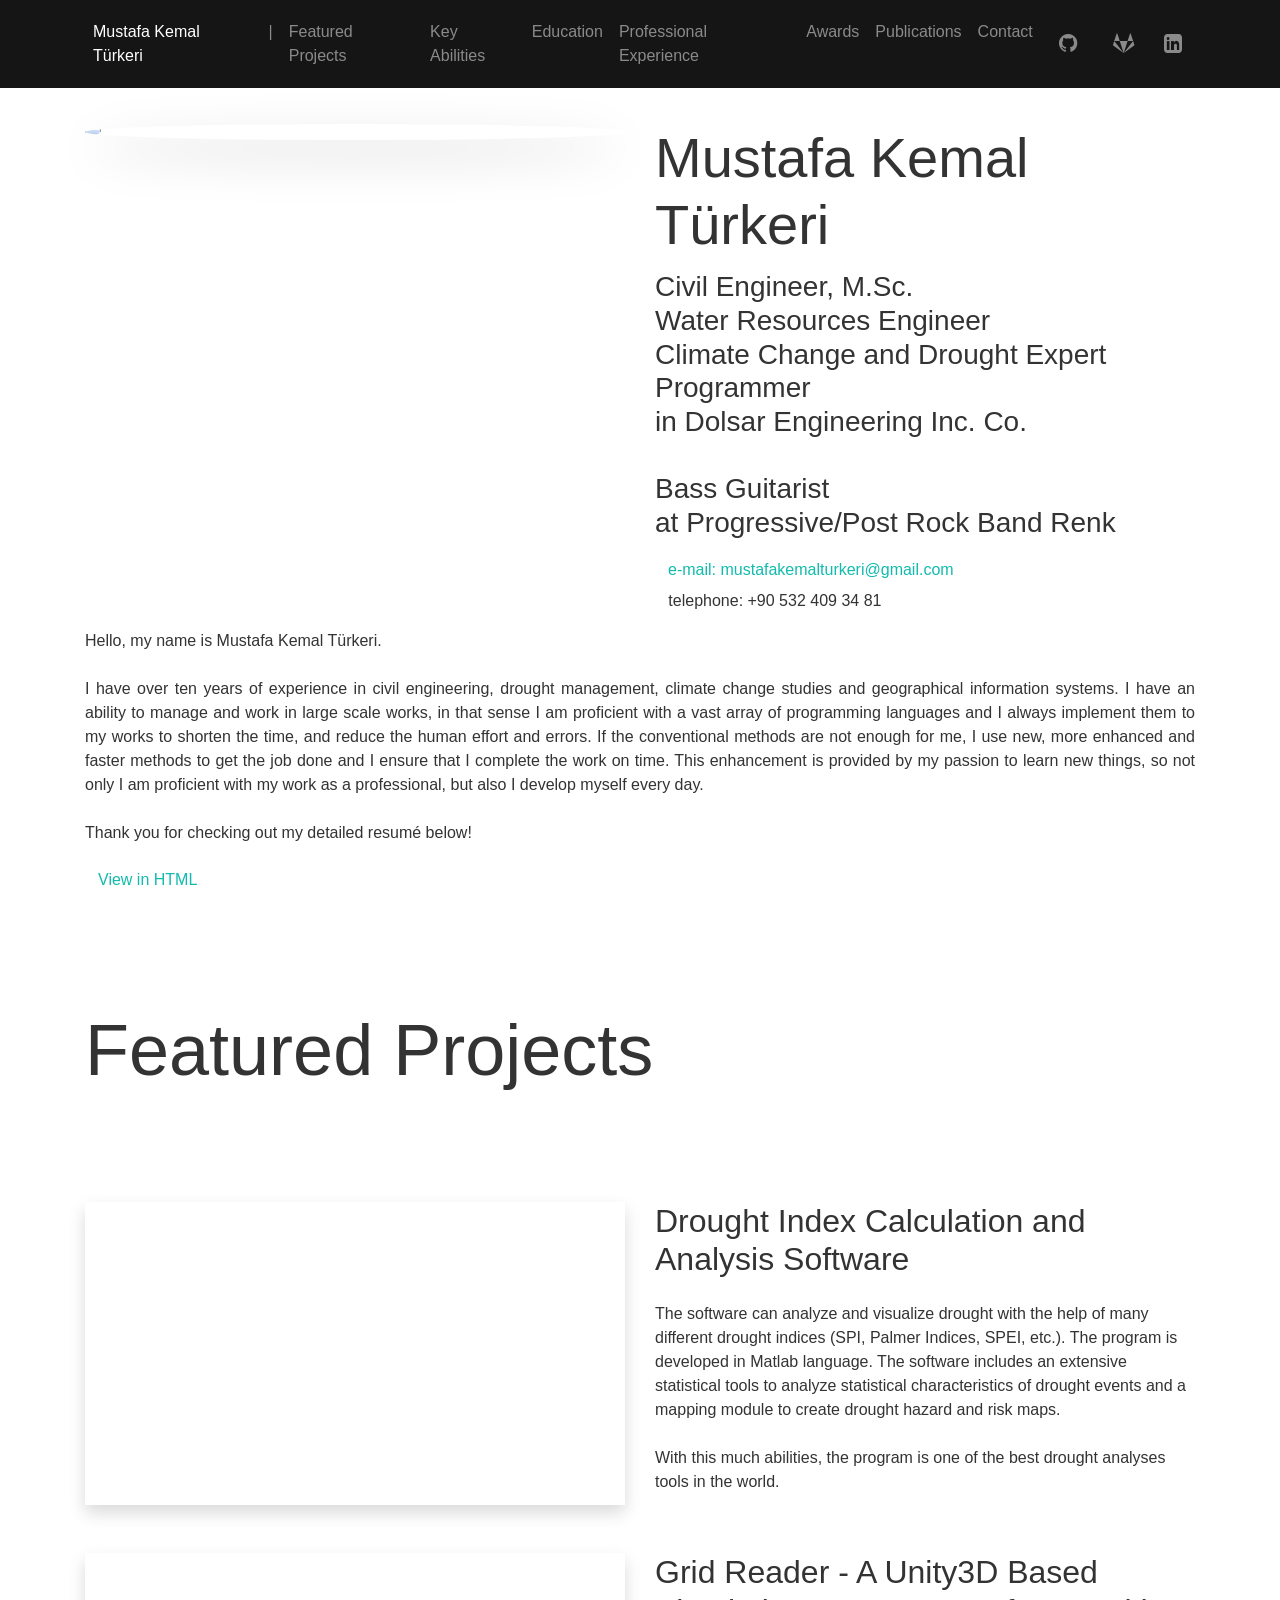
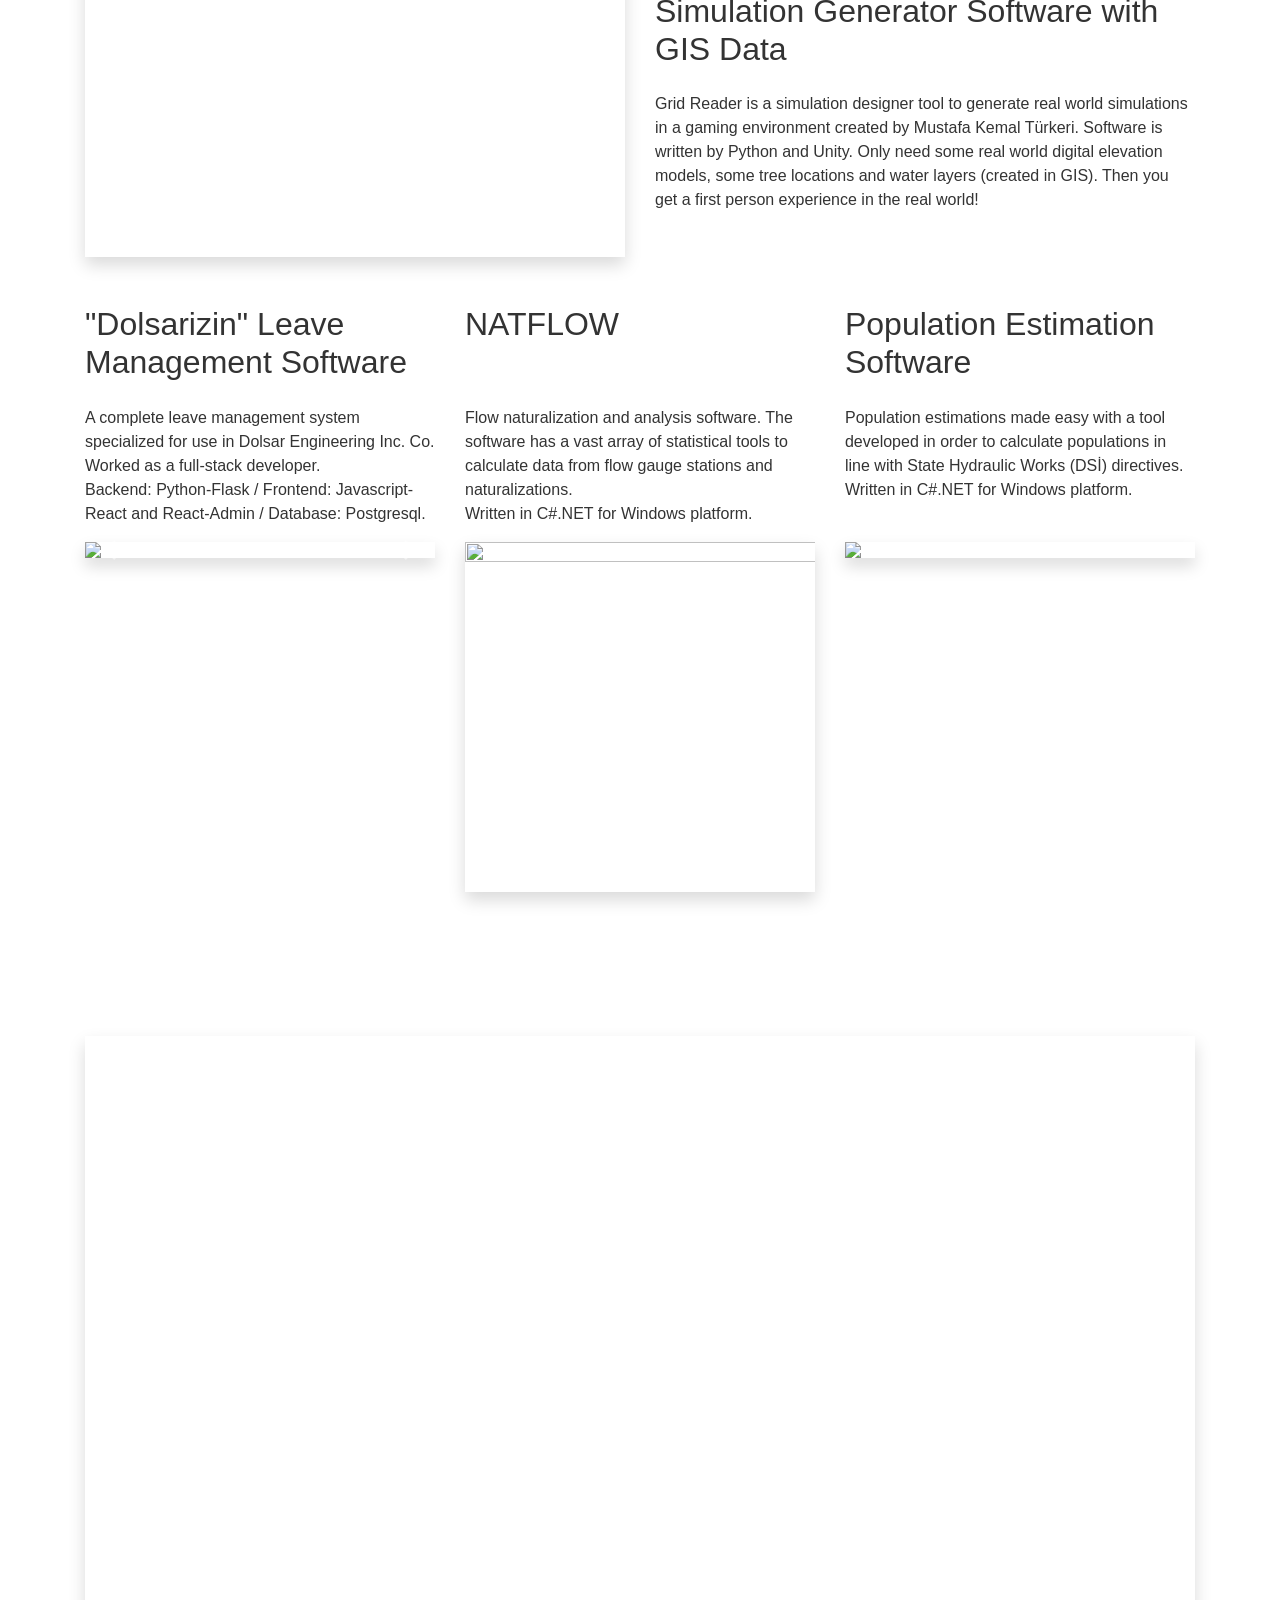
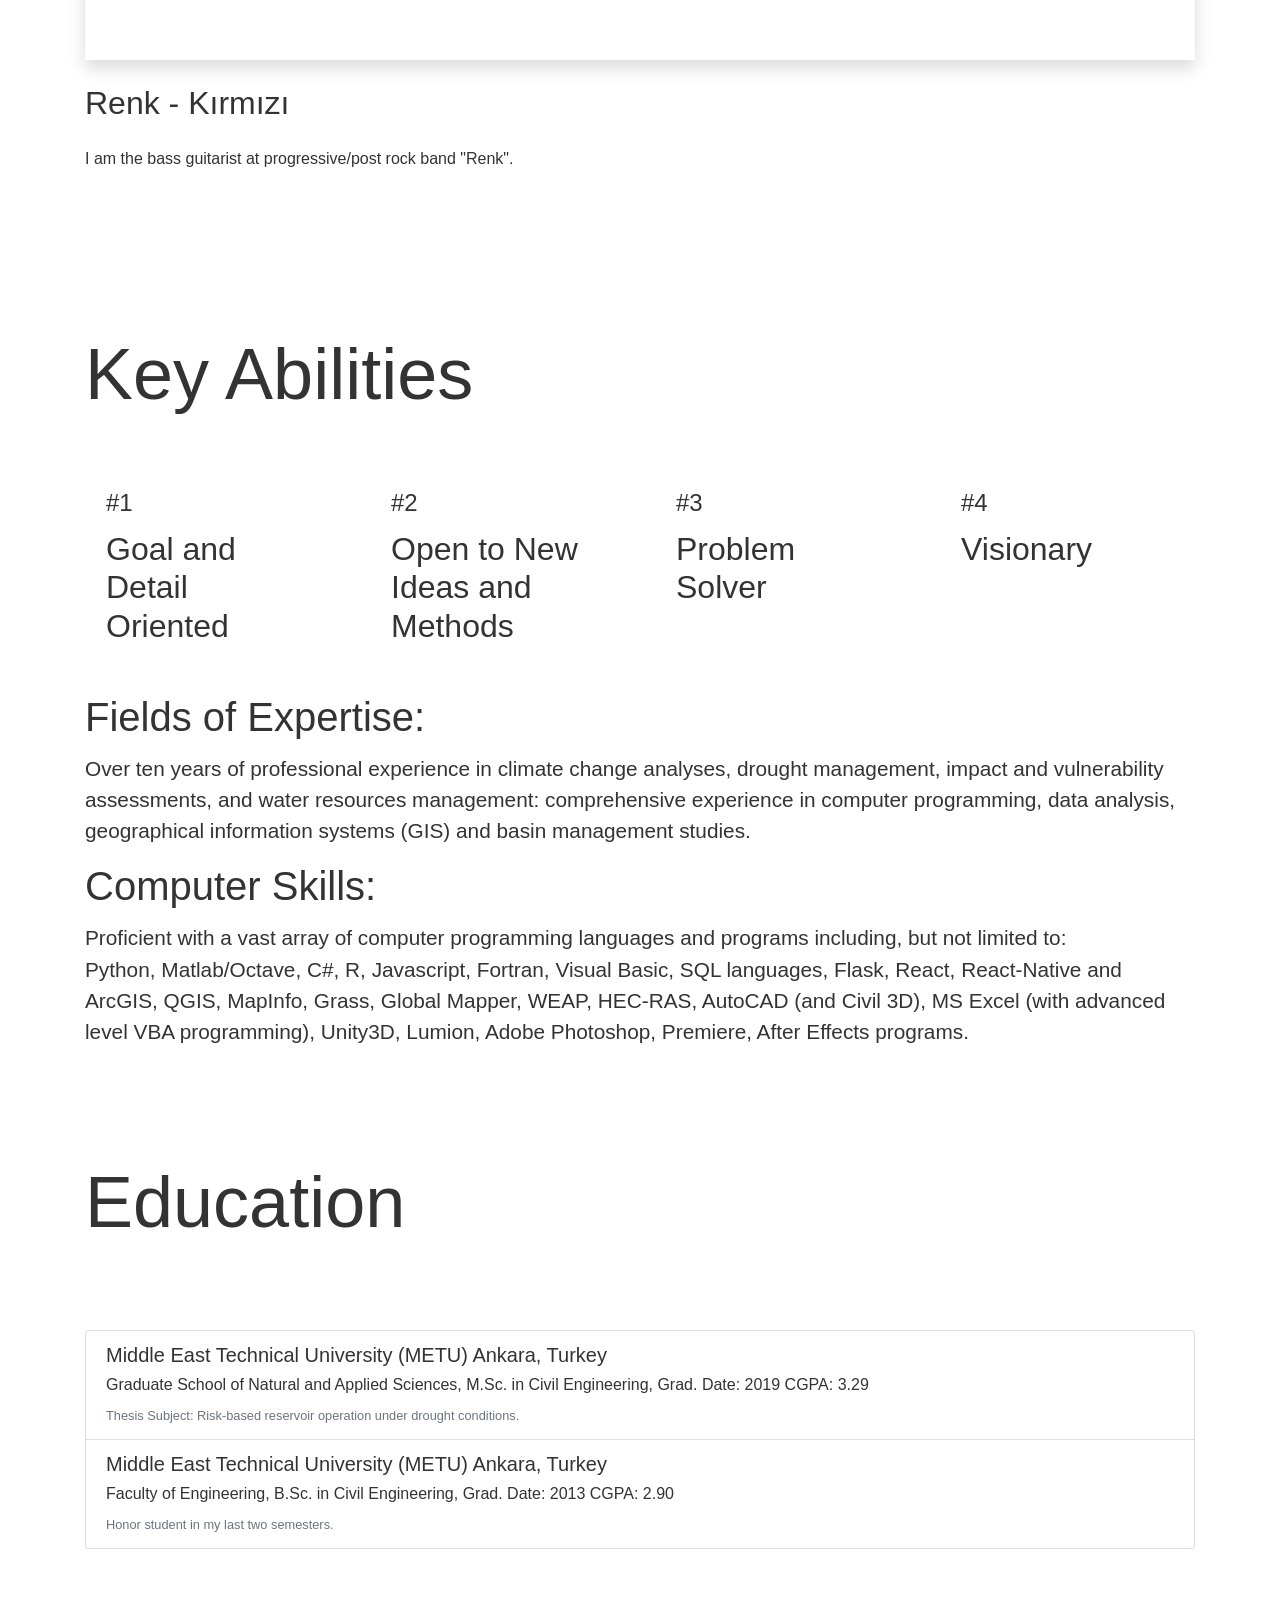
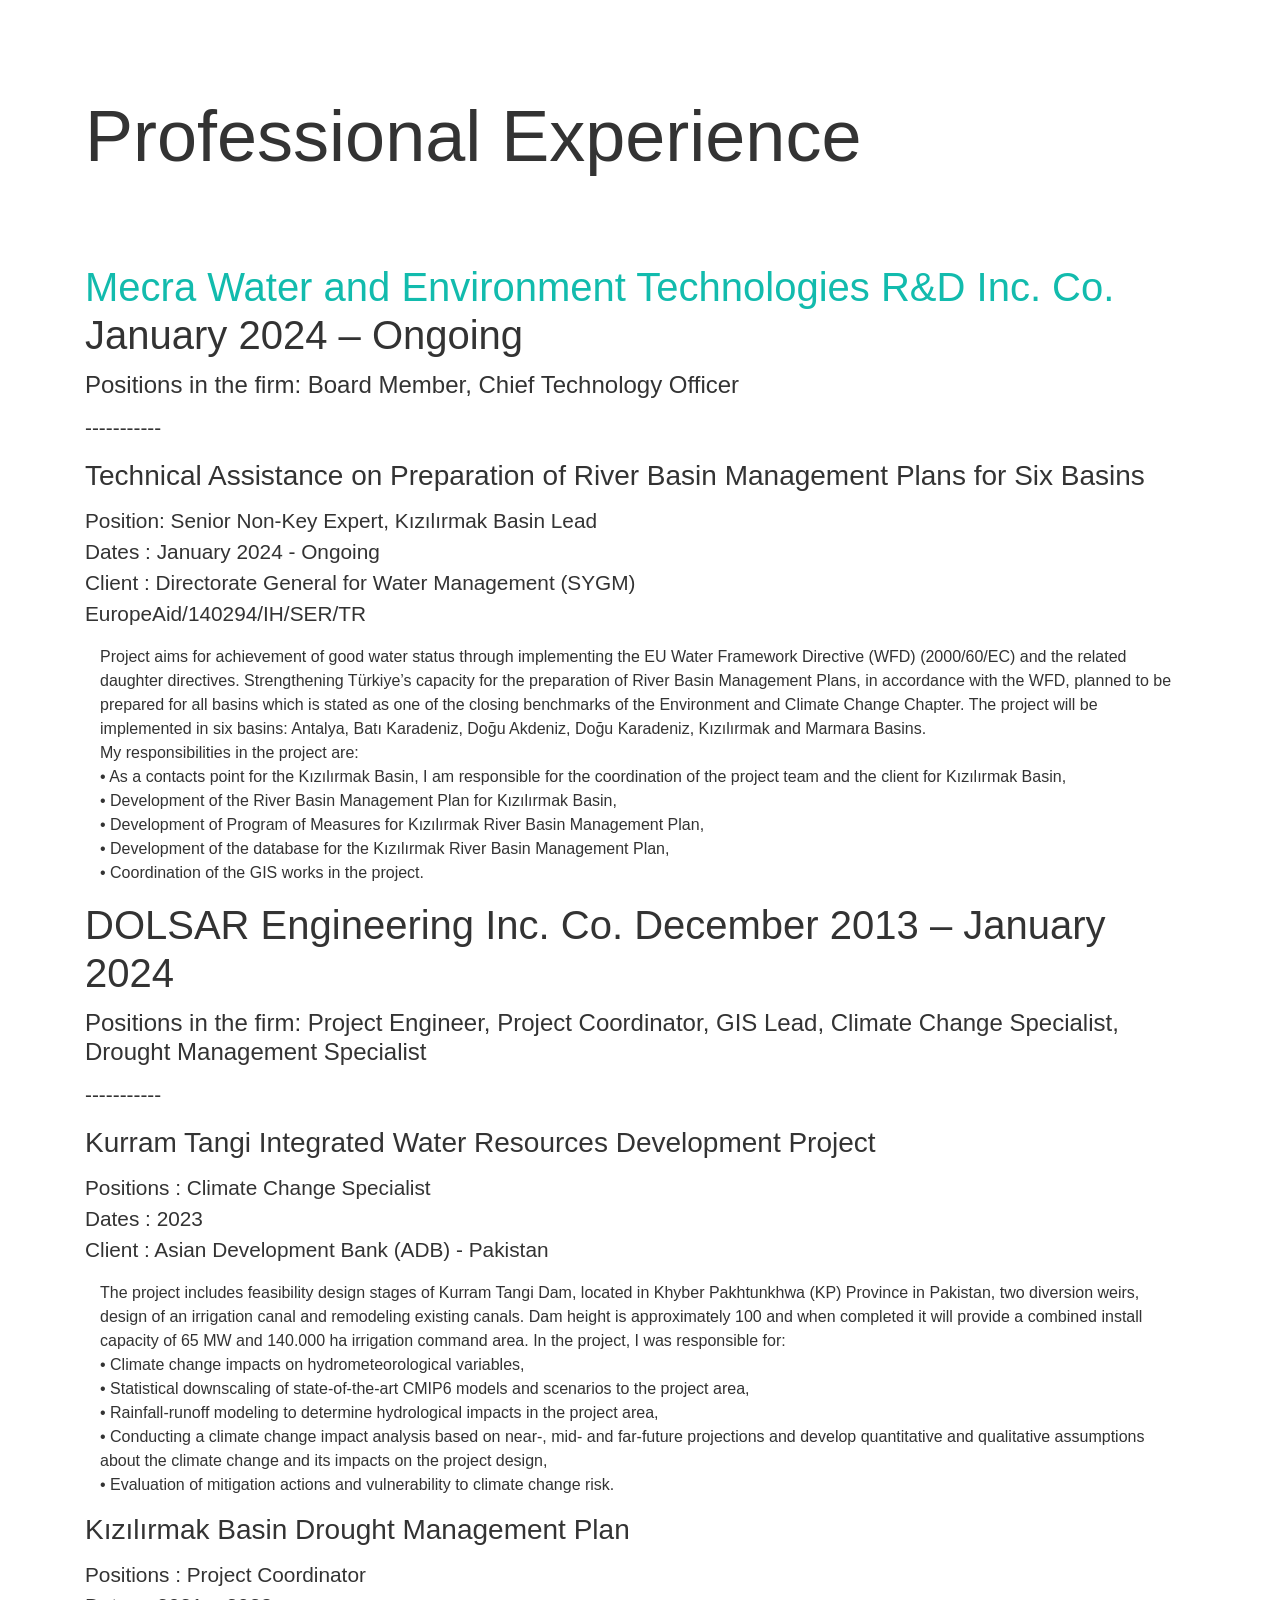
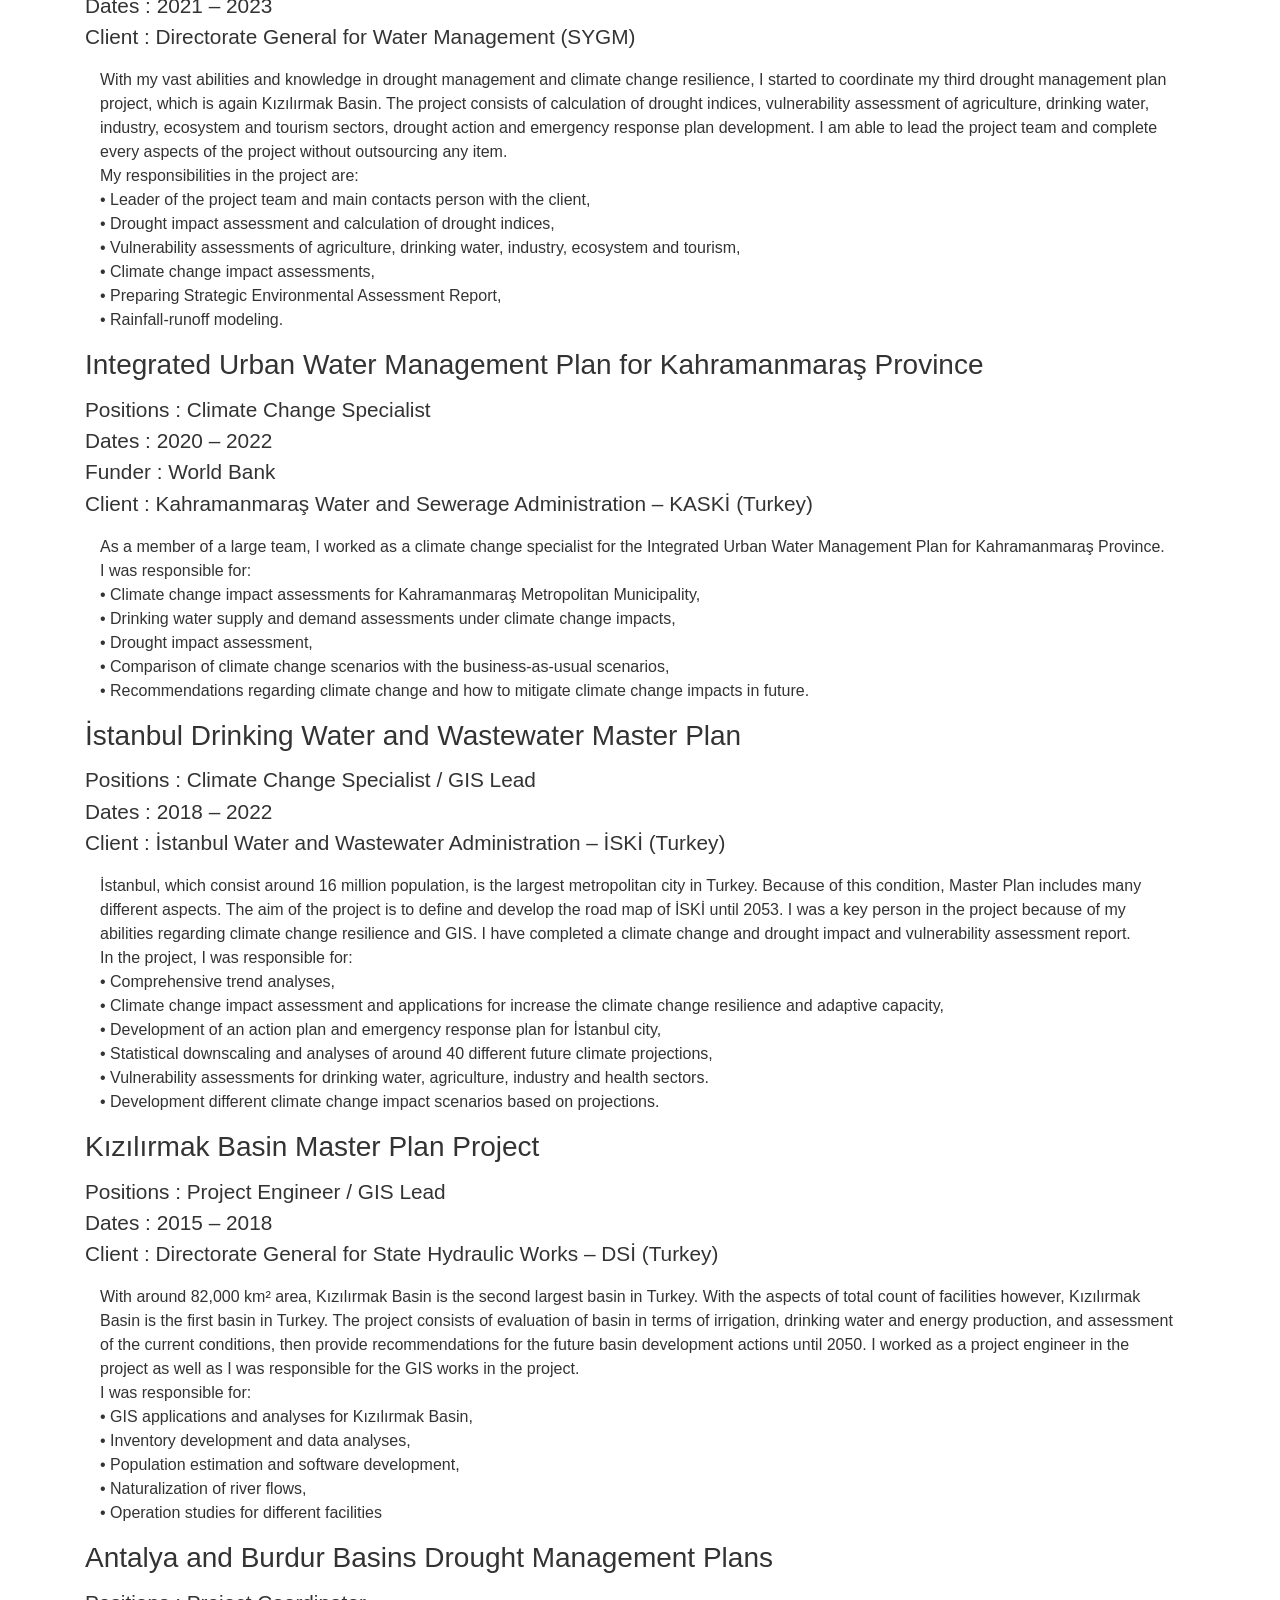
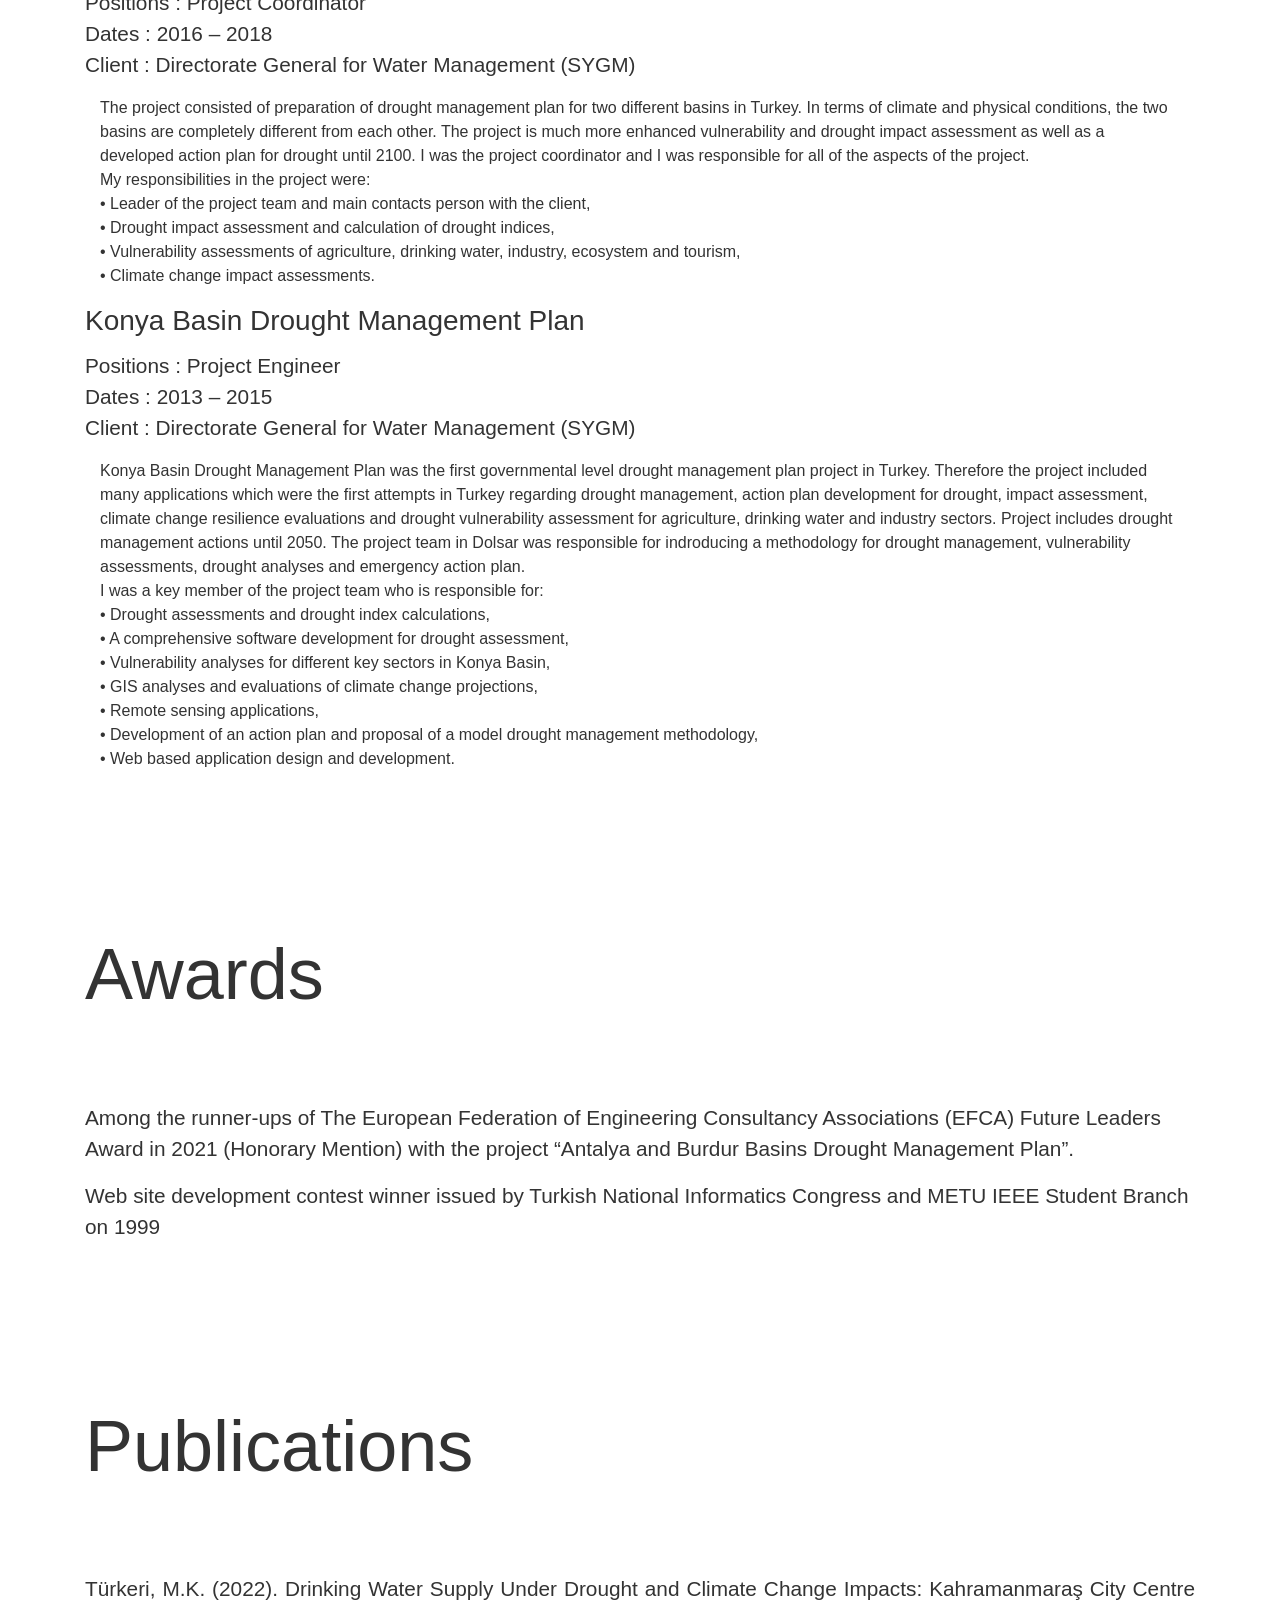
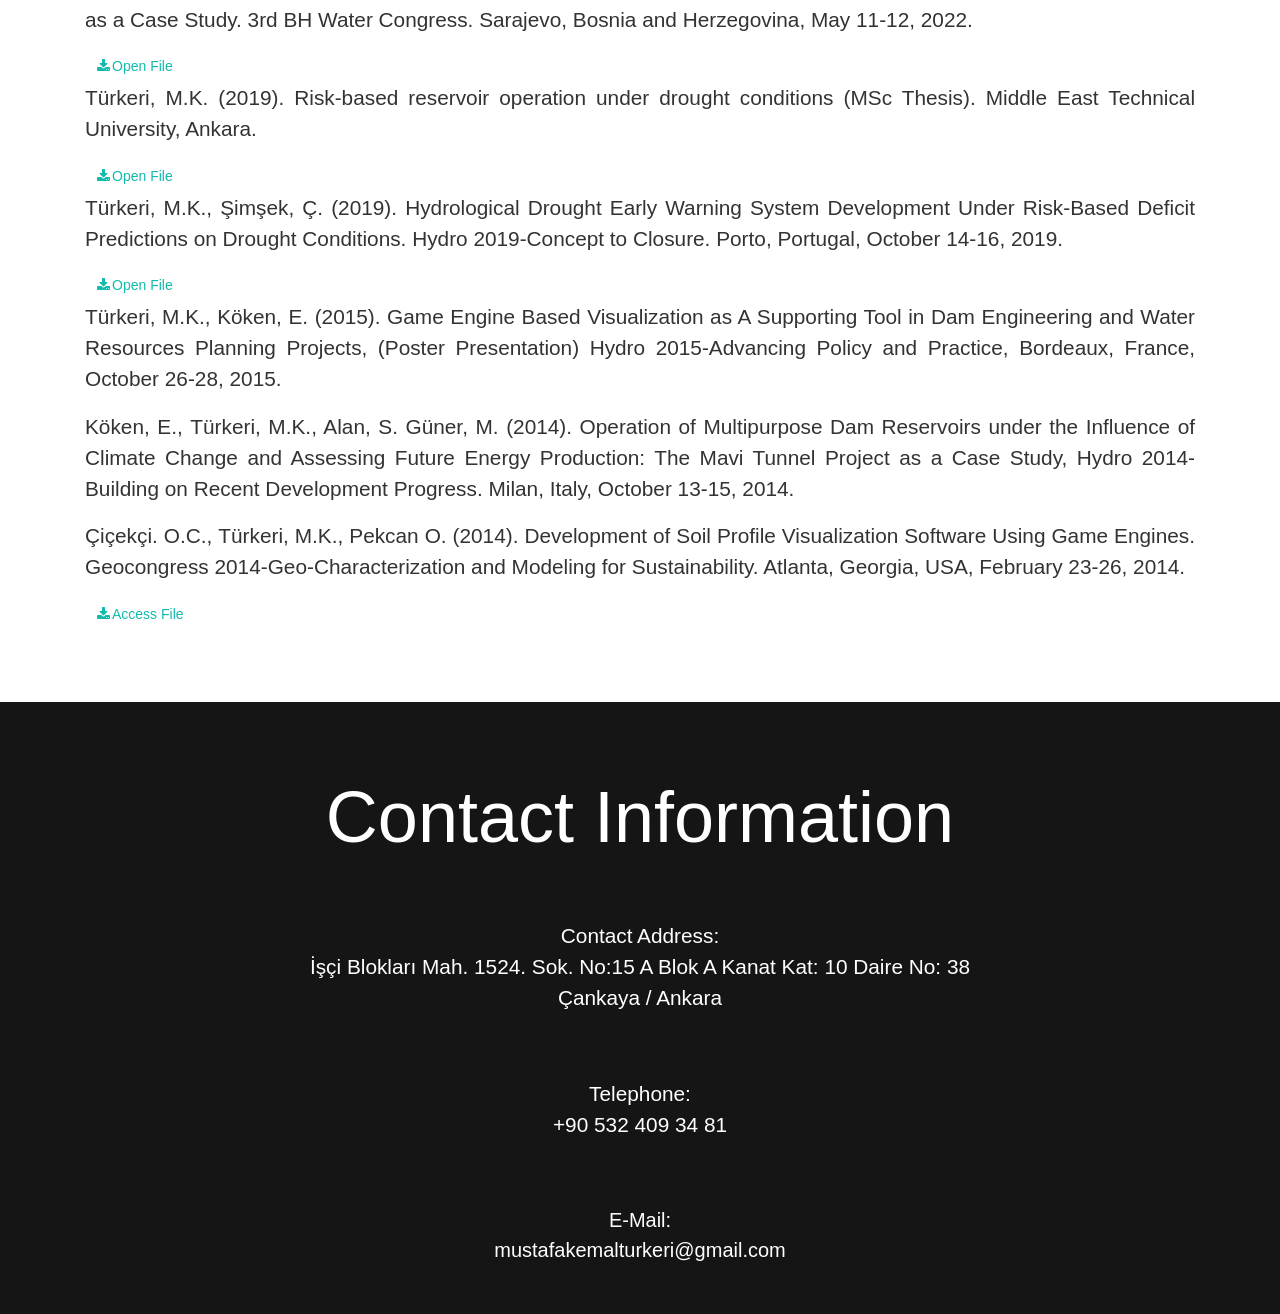
==== commit 8b7741fc: "update 240324" ====
--- a/index.html
+++ b/index.html
@@ -59,7 +59,7 @@
       </div>
       <div class="row">
         <div class="col-md-12">
-          <p class="text-justify">Hello, my name is Mustafa Kemal Türkeri.<br><br>I have ten years of experience in civil engineering, drought management, climate change studies and geographical information systems. I have an ability to manage and work in large scale works, in that sense&nbsp;I am proficient with a vast array of programming languages and I always implement them to my works to shorten the time, and reduce the human effort and errors. If the conventional methods are not enough for me, I use new, more enhanced and faster methods to get the job done and I ensure that I complete the work on time. This enhancement is provided by my passion to learn new things, so not only I am proficient with my work as a professional, but also I develop myself every day.<br><br>Thank you for checking out my detailed resumé below!</p>
+          <p class="text-justify">Hello, my name is Mustafa Kemal Türkeri.<br><br>I have over ten years of experience in civil engineering, drought management, climate change studies and geographical information systems. I have an ability to manage and work in large scale works, in that sense&nbsp;I am proficient with a vast array of programming languages and I always implement them to my works to shorten the time, and reduce the human effort and errors. If the conventional methods are not enough for me, I use new, more enhanced and faster methods to get the job done and I ensure that I complete the work on time. This enhancement is provided by my passion to learn new things, so not only I am proficient with my work as a professional, but also I develop myself every day.<br><br>Thank you for checking out my detailed resumé below!</p>
           <a class="btn btn-link text-left" href="https://mustafakemalturkeri.github.io/" target="_blank">View in HTML</a>
 	</div>
       </div>
@@ -152,7 +152,7 @@
           <div class="row">
             <div class="col-md-12">
               <h2 class="my-3"><b>Renk - Kırmızı</b></h2>
-              <p>I am the bass guitarist at progressive/post rock band "Renk".<br>Animation you see in the video is created by myself.</p>
+              <p>I am the bass guitarist at progressive/post rock band "Renk".</p>
             </div>
           </div>
         </div>
@@ -196,7 +196,7 @@
           <h1 class="">Fields of Expertise:</h1>
           <div class="row">
             <div class="col-md-12">
-              <p class="lead">Ten years of professional experience in climate change analyses, drought management, impact and vulnerability assessments, and water resources management: comprehensive experience in computer programming, data analysis, geographical information systems (GIS) and basin management studies.</p>
+              <p class="lead">Over ten years of professional experience in climate change analyses, drought management, impact and vulnerability assessments, and water resources management: comprehensive experience in computer programming, data analysis, geographical information systems (GIS) and basin management studies.</p>
             </div>
           </div>
         </div>
@@ -206,11 +206,12 @@
       <div class="row">
         <div class="col-md-12">
           <h1 class="">Computer Skills:</h1>
-          <p class="lead">Proficient with a vast array of computer programming languages and programs including, but not limited to:<br>Matlab/Octave, C#, Python, R, Javascript, Fortran, Visual Basic, SQL languages, Flask, React, React-Native and ArcGIS, QGIS, MapInfo, Grass, Global Mapper, WEAP, HEC-RAS, AutoCAD (and Civil 3D), MS Excel (with advanced level VBA programming), Unity3D, Lumion, Adobe Photoshop, Premiere, After Effects programs.<br></p>
-        </div>
-      </div>
-    </div>
-  </div>
+          <p class="lead">Proficient with a vast array of computer programming languages and programs including, but not limited to:<br>Python, Matlab/Octave, C#, R, Javascript, Fortran, Visual Basic, SQL languages, Flask, React, React-Native and ArcGIS, QGIS, MapInfo, Grass, Global Mapper, WEAP, HEC-RAS, AutoCAD (and Civil 3D), MS Excel (with advanced level VBA programming), Unity3D, Lumion, Adobe Photoshop, Premiere, After Effects programs.<br></p>
+        </div>
+      </div>
+    </div>
+  </div>
+  <div class="pagebreak"> </div>
   <div class="pt-5" id="s4">
     <div class="container">
       <div class="row">
@@ -255,7 +256,40 @@
     <div class="container">
       <div class="row">
         <div class="col-md-12">
-          <h1 class="">DOLSAR Engineering Inc. Co. December 2013 – Ongoing</h1>
+            <h1 class=""> <a href="https://mecra.tech">Mecra Water and Environment Technologies R&D Inc. Co.</a><br>January 2024 – Ongoing</h1>
+        </div>
+      </div>
+      <div class="row">
+        <div class="col-md-12">
+          <h4 class="">Positions in the firm: Board Member, Chief Technology Officer</h4>
+        </div>
+      </div>
+      <div class="row">
+        <div class="col-md-12">
+          <p class="lead">-----------</p>
+        </div>
+      </div>
+      <div class="row">
+        <div class="col-md-12" style="">
+          <h3 class="">Technical Assistance on Preparation of River Basin Management Plans for Six Basins</h3>
+          <p class="lead">Position: Senior Non-Key Expert, Kızılırmak Basin Lead <br>Dates : January 2024 - Ongoing<br>Client : Directorate General for Water Management (SYGM)<br>EuropeAid/140294/IH/SER/TR</p>
+          <div class="col-md-12">
+            <p class="">Project aims for achievement of good water status through implementing the EU Water Framework Directive (WFD) (2000/60/EC) and the related daughter directives. 
+              Strengthening Türkiye’s capacity for the preparation of River Basin Management Plans, in accordance with the WFD, planned to be prepared for all basins which is stated as one of the closing benchmarks of the Environment and Climate Change Chapter. The project will be implemented in six basins: 
+              Antalya, Batı Karadeniz, Doğu Akdeniz, Doğu Karadeniz, Kızılırmak and Marmara Basins.<br>
+              My responsibilities in the project are:
+              <br>• As a contacts point for the Kızılırmak Basin, I am responsible for the coordination of the project team and the client for Kızılırmak Basin,
+              <br>• Development of the River Basin Management Plan for Kızılırmak Basin,
+              <br>• Development of Program of Measures for Kızılırmak River Basin Management Plan,
+              <br>• Development of the database for the Kızılırmak River Basin Management Plan,
+              <br>• Coordination of the GIS works in the project.
+            </p>
+          </div>
+        </div>
+      </div>
+      <div class="row">
+        <div class="col-md-12">
+          <h1 class="">DOLSAR Engineering Inc. Co. December 2013 – January 2024</h1>
         </div>
       </div>
       <div class="row">
@@ -278,78 +312,78 @@
         </div>
       </div>
       <div class="row">
+        <div class="col-md-12">
+          <div class="row">
+            <div class="col-md-12">
+              <h3 class="">Kızılırmak Basin Drought Management Plan</h3>
+            </div>
+          </div>
+          <p class="lead">Positions : Project Coordinator<br>Dates : 2021 – 2023<br>Client : Directorate General for Water Management (SYGM) &nbsp;</p>
+          <div class="col-md-12">
+            <p class="" style="">With my vast abilities and knowledge in drought management and climate change resilience, I started to coordinate my third drought management plan project, which is again Kızılırmak Basin. The project consists of calculation of drought indices, vulnerability assessment of agriculture, drinking water, industry, ecosystem and tourism sectors, drought action and emergency response plan development. I am able to lead the project team and complete every aspects of the project without outsourcing any item.<br>My responsibilities in the project are: <br>• Leader of the project team and main contacts person with the client,<br>• Drought impact assessment and calculation of drought indices,<br>• Vulnerability assessments of agriculture, drinking water, industry, ecosystem and tourism,<br>• Climate change impact assessments,<br>• Preparing Strategic Environmental Assessment Report,<br>• Rainfall-runoff modeling.&nbsp;</p>
+          </div>
+        </div>
+      </div>
+      <div class="row">
+        <div class="col-md-12">
+          <div class="row">
+            <div class="col-md-12">
+              <h3 class="">Integrated Urban Water Management Plan for Kahramanmaraş Province</h3>
+            </div>
+          </div>
+          <p class="lead">Positions : Climate Change Specialist<br>Dates : 2020 – 2022<br>Funder : World Bank<br>Client : Kahramanmaraş Water and Sewerage Administration – KASKİ (Turkey)&nbsp;</p>
+          <div class="col-md-12">
+            <p class="" style="">As a member of a large team, I worked as a climate change specialist for the Integrated Urban Water Management Plan for Kahramanmaraş Province.<br>I was responsible for:<br>• Climate change impact assessments for Kahramanmaraş Metropolitan Municipality,<br>• Drinking water supply and demand assessments under climate change impacts,<br>• Drought impact assessment,<br>• Comparison of climate change scenarios with the business-as-usual scenarios,<br>• Recommendations regarding climate change and how to mitigate climate change impacts in future.&nbsp;</p>
+          </div>
+        </div>
+      </div>
+      <div class="row">
+        <div class="col-md-12">
+          <div class="row">
+            <div class="col-md-12">
+              <h3 class="">İstanbul Drinking Water and Wastewater Master Plan</h3>
+            </div>
+          </div>
+          <p class="lead">Positions : Climate Change Specialist / GIS Lead<br>Dates : 2018 – 2022<br>Client : İstanbul Water and Wastewater Administration – İSKİ (Turkey)</p>
+          <div class="col-md-12">
+            <p class="" style="">İstanbul, which consist around 16 million population, is the largest metropolitan city in Turkey. Because of this condition, Master Plan includes many different aspects. The aim of the project is to define and develop the road map of İSKİ until 2053. I was a key person in the project because of my abilities regarding climate change resilience and GIS. I have completed a climate change and drought impact and vulnerability assessment report.<br>In the project, I was responsible for:<br>• Comprehensive trend analyses,<br>• Climate change impact assessment and applications for increase the climate change resilience and adaptive capacity,<br>• Development of an action plan and emergency response plan for İstanbul city,<br>• Statistical downscaling and analyses of around 40 different future climate projections,<br>• Vulnerability assessments for drinking water, agriculture, industry and health sectors.<br>• Development different climate change impact scenarios based on projections.&nbsp;</p>
+          </div>
+        </div>
+      </div>
+	    <div class="pagebreak"> </div>
+      <div class="row">
+        <div class="col-md-12">
+          <div class="row">
+            <div class="col-md-12">
+              <h3 class="">Kızılırmak Basin Master Plan Project</h3>
+            </div>
+          </div>
+          <p class="lead">Positions : Project Engineer / GIS Lead<br>Dates : 2015 – 2018<br>Client : Directorate General for State Hydraulic Works – DSİ (Turkey)&nbsp;</p>
+          <div class="col-md-12">
+            <p class="" style="">With around 82,000 km² area, Kızılırmak Basin is the second largest basin in Turkey. With the aspects of total count of facilities however, Kızılırmak Basin is the first basin in Turkey. The project consists of evaluation of basin in terms of irrigation, drinking water and energy production, and assessment of the current conditions, then provide recommendations for the future basin development actions until 2050. I worked as a project engineer in the project as well as I was responsible for the GIS works in the project.<br>I was responsible for:<br>• GIS applications and analyses for Kızılırmak Basin,<br>• Inventory development and data analyses,<br>• Population estimation and software development,<br>• Naturalization of river flows,<br>• Operation studies for different facilities&nbsp;</p>
+          </div>
+        </div>
+      </div>
+      <div class="row">
+        <div class="col-md-12">
+          <div class="row">
+            <div class="col-md-12">
+              <h3 class="">Antalya and Burdur Basins Drought Management Plans</h3>
+            </div>
+          </div>
+          <p class="lead">Positions : Project Coordinator<br>Dates : 2016 – 2018<br>Client : Directorate General for Water Management (SYGM) &nbsp;</p>
+          <div class="col-md-12">
+            <p class="" style="">The project consisted of preparation of drought management plan for two different basins in Turkey. In terms of climate and physical conditions, the two basins are completely different from each other. The project is much more enhanced vulnerability and drought impact assessment as well as a developed action plan for drought until 2100. I was the project coordinator and I was responsible for all of the aspects of the project.<br>My responsibilities in the project were:<br>• Leader of the project team and main contacts person with the client,<br>• Drought impact assessment and calculation of drought indices,<br>• Vulnerability assessments of agriculture, drinking water, industry, ecosystem and tourism,<br>• Climate change impact assessments.&nbsp;</p>
+          </div>
+        </div>
+      </div>
+	    <div class="pagebreak"> </div>
+      <div class="row">
         <div class="col-md-12" style="">
           <h3 class="">Konya Basin Drought Management Plan</h3>
-          <p class="lead">Positions : Project Engineer<br>Dates : 2013 – 2015<br>Client : General Directorate of Water Management – SYGM (Turkey) </p>
+          <p class="lead">Positions : Project Engineer<br>Dates : 2013 – 2015<br>Client : Directorate General for Water Management (SYGM)  </p>
           <div class="col-md-12">
             <p class="">Konya Basin Drought Management Plan was the first governmental level drought management plan project in Turkey. Therefore the project included many applications which were the first attempts in Turkey regarding drought management, action plan development for drought, impact assessment, climate change resilience evaluations and drought vulnerability assessment for agriculture, drinking water and industry sectors. Project includes drought management actions until 2050. The project team in Dolsar was responsible for indroducing a methodology for drought management, vulnerability assessments, drought analyses and emergency action plan.<br>I was a key member of the project team who is responsible for:<br>• Drought assessments and drought index calculations,<br>• A comprehensive software development for drought assessment,<br>• Vulnerability analyses for different key sectors in Konya Basin,<br>• GIS analyses and evaluations of climate change projections,<br>• Remote sensing applications,<br>• Development of an action plan and proposal of a model drought management methodology,<br>• Web based application design and development. </p>
-          </div>
-        </div>
-      </div>
-      <div class="row">
-        <div class="col-md-12">
-          <div class="row">
-            <div class="col-md-12">
-              <h3 class="">İstanbul Drinking Water and Wastewater Master Plan</h3>
-            </div>
-          </div>
-          <p class="lead">Positions : Climate Change Specialist / GIS Lead<br>Dates : 2018 – Ongoing<br>Client : İstanbul Water and Wastewater Administration – İSKİ (Turkey)</p>
-          <div class="col-md-12">
-            <p class="" style="">İstanbul, which consist around 16 million population, is the largest metropolitan city in Turkey. Because of this condition, Master Plan includes many different aspects. The aim of the project is to define and develop the road map of İSKİ until 2053. I was a key person in the project because of my abilities regarding climate change resilience and GIS. I have completed a climate change and drought impact and vulnerability assessment report.<br>In the project, I was responsible for:<br>• Comprehensive trend analyses,<br>• Climate change impact assessment and applications for increase the climate change resilience and adaptive capacity,<br>• Development of an action plan and emergency response plan for İstanbul city,<br>• Statistical downscaling and analyses of around 40 different future climate projections,<br>• Vulnerability assessments for drinking water, agriculture, industry and health sectors.<br>• Development different climate change impact scenarios based on projections.&nbsp;</p>
-          </div>
-        </div>
-      </div>
-	    <div class="pagebreak"> </div>
-      <div class="row">
-        <div class="col-md-12">
-          <div class="row">
-            <div class="col-md-12">
-              <h3 class="">Kızılırmak Basin Master Plan Project</h3>
-            </div>
-          </div>
-          <p class="lead">Positions : Project Engineer / GIS Lead<br>Dates : 2015 – 2018<br>Client : General Directorate of State Hydraulic Works – DSİ (Turkey)&nbsp;</p>
-          <div class="col-md-12">
-            <p class="" style="">With around 82,000 km² area, Kızılırmak Basin is the second largest basin in Turkey. With the aspects of total count of facilities however, Kızılırmak Basin is the first basin in Turkey. The project consists of evaluation of basin in terms of irrigation, drinking water and energy production, and assessment of the current conditions, then provide recommendations for the future basin development actions until 2050. I worked as a project engineer in the project as well as I was responsible for the GIS works in the project.<br>I was responsible for:<br>• GIS applications and analyses for Kızılırmak Basin,<br>• Inventory development and data analyses,<br>• Population estimation and software development,<br>• Naturalization of river flows,<br>• Operation studies for different facilities&nbsp;</p>
-          </div>
-        </div>
-      </div>
-      <div class="row">
-        <div class="col-md-12">
-          <div class="row">
-            <div class="col-md-12">
-              <h3 class="">Antalya and Burdur Basins Drought Management Plans</h3>
-            </div>
-          </div>
-          <p class="lead">Positions : Project Coordinator<br>Dates : 2016 – 2018<br>Client : General Directorate of Water Management – SYGM (Turkey)&nbsp;</p>
-          <div class="col-md-12">
-            <p class="" style="">The project consisted of preparation of drought management plan for two different basins in Turkey. In terms of climate and physical conditions, the two basins are completely different from each other. The project is much more enhanced vulnerability and drought impact assessment as well as a developed action plan for drought until 2100. I was the project coordinator and I was responsible for all of the aspects of the project.<br>My responsibilities in the project were:<br>• Leader of the project team and main contacts person with the client,<br>• Drought impact assessment and calculation of drought indices,<br>• Vulnerability assessments of agriculture, drinking water, industry, ecosystem and tourism,<br>• Climate change impact assessments.&nbsp;</p>
-          </div>
-        </div>
-      </div>
-      <div class="row">
-        <div class="col-md-12">
-          <div class="row">
-            <div class="col-md-12">
-              <h3 class="">Integrated Urban Water Management Plan for Kahramanmaraş Province</h3>
-            </div>
-          </div>
-          <p class="lead">Positions : Climate Change Specialist<br>Dates : 2020 – 2022<br>Funder : World Bank<br>Client : Kahramanmaraş Water and Sewerage Administration – KASKİ (Turkey)&nbsp;</p>
-          <div class="col-md-12">
-            <p class="" style="">As a member of a large team, I worked as a climate change specialist for the Integrated Urban Water Management Plan for Kahramanmaraş Province.<br>I was responsible for:<br>• Climate change impact assessments for Kahramanmaraş Metropolitan Municipality,<br>• Drinking water supply and demand assessments under climate change impacts,<br>• Drought impact assessment,<br>• Comparison of climate change scenarios with the business-as-usual scenarios,<br>• Recommendations regarding climate change and how to mitigate climate change impacts in future.&nbsp;</p>
-          </div>
-        </div>
-      </div>
-	    <div class="pagebreak"> </div>
-      <div class="row">
-        <div class="col-md-12">
-          <div class="row">
-            <div class="col-md-12">
-              <h3 class="">Kızılırmak Basin Drought Management Plan</h3>
-            </div>
-          </div>
-          <p class="lead">Positions : Project Coordinator<br>Dates : 2021 – Ongoing<br>Client : General Directorate of Water Management – SYGM (Turkey)&nbsp;</p>
-          <div class="col-md-12">
-            <p class="" style="">With my vast abilities and knowledge in drought management and climate change resilience, I started to coordinate my third drought management plan project, which is again Kızılırmak Basin. The project consists of calculation of drought indices, vulnerability assessment of agriculture, drinking water, industry, ecosystem and tourism sectors, drought action and emergency response plan development. I am able to lead the project team and complete every aspects of the project without outsourcing any item.<br>My responsibilities in the project are: <br>• Leader of the project team and main contacts person with the client,<br>• Drought impact assessment and calculation of drought indices,<br>• Vulnerability assessments of agriculture, drinking water, industry, ecosystem and tourism,<br>• Climate change impact assessments,<br>• Preparing Strategic Environmental Assessment Report,<br>• Rainfall-runoff modeling.&nbsp;</p>
           </div>
         </div>
       </div>
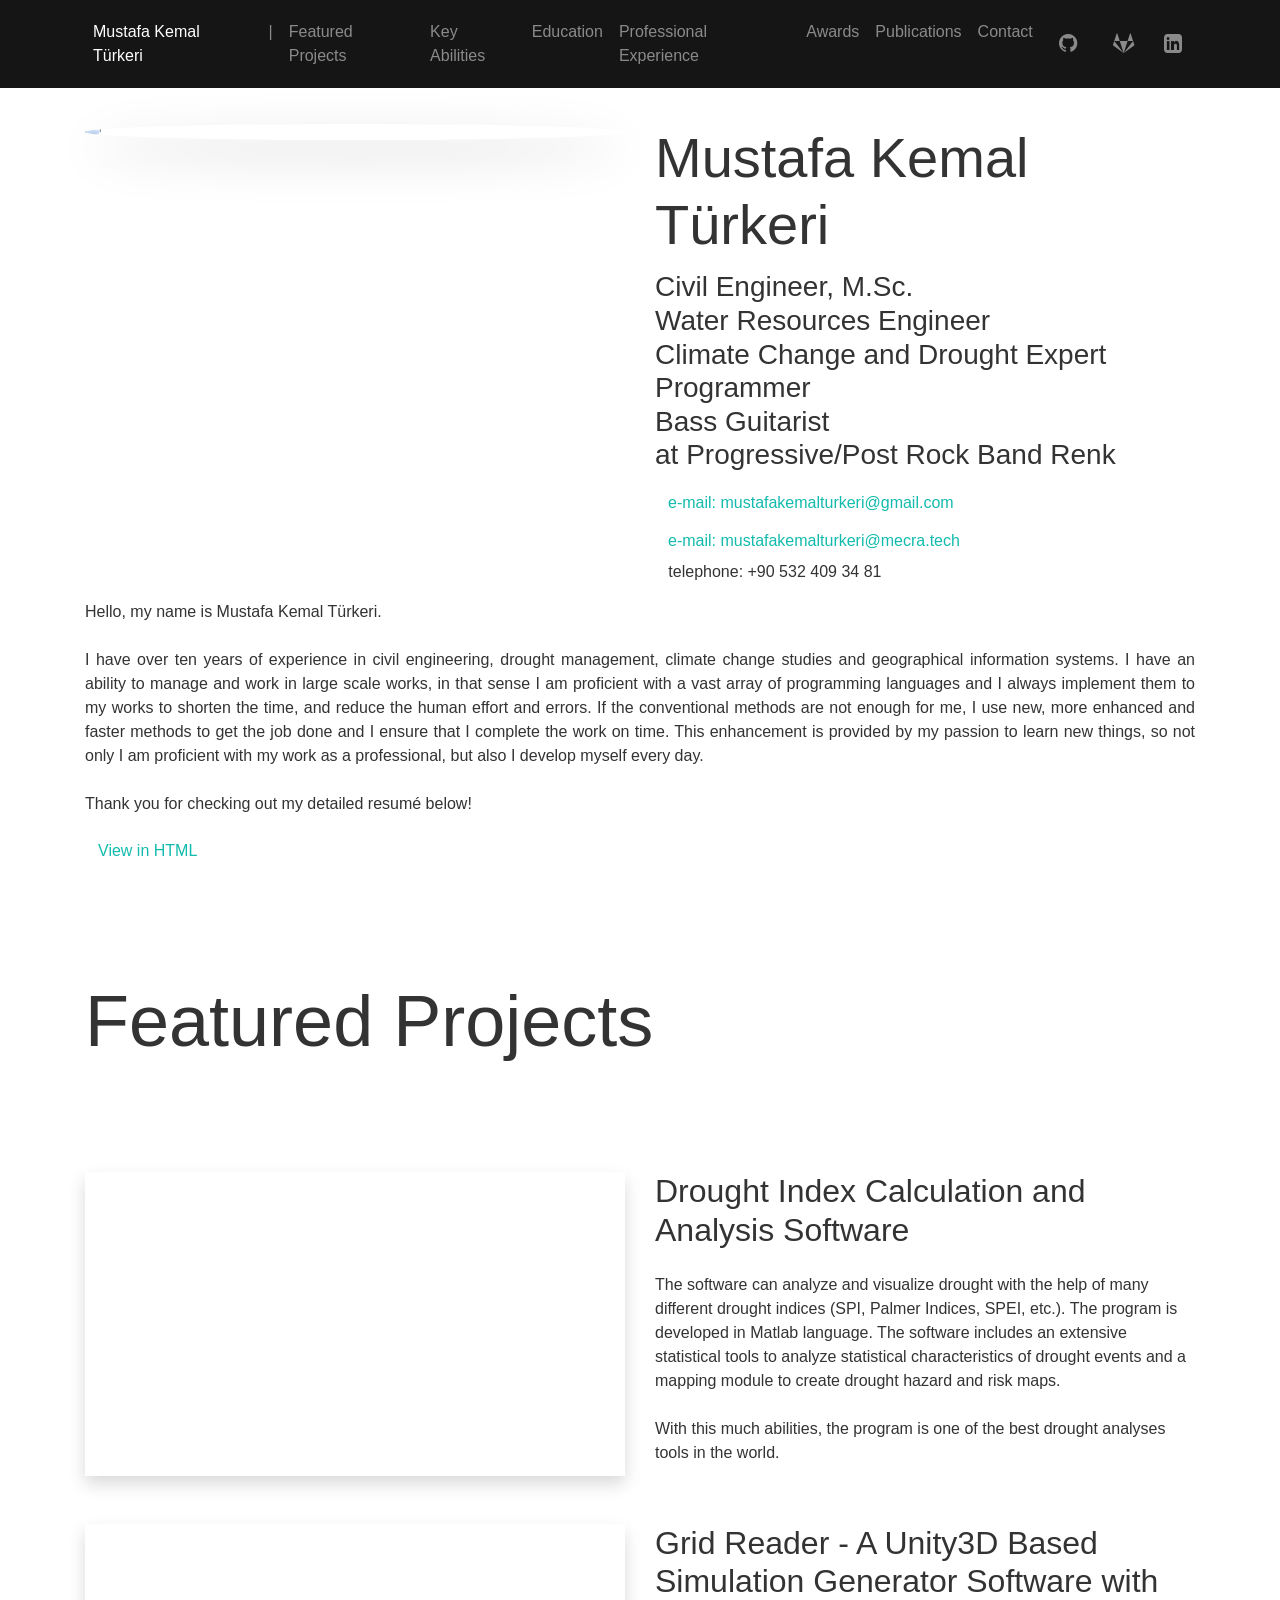
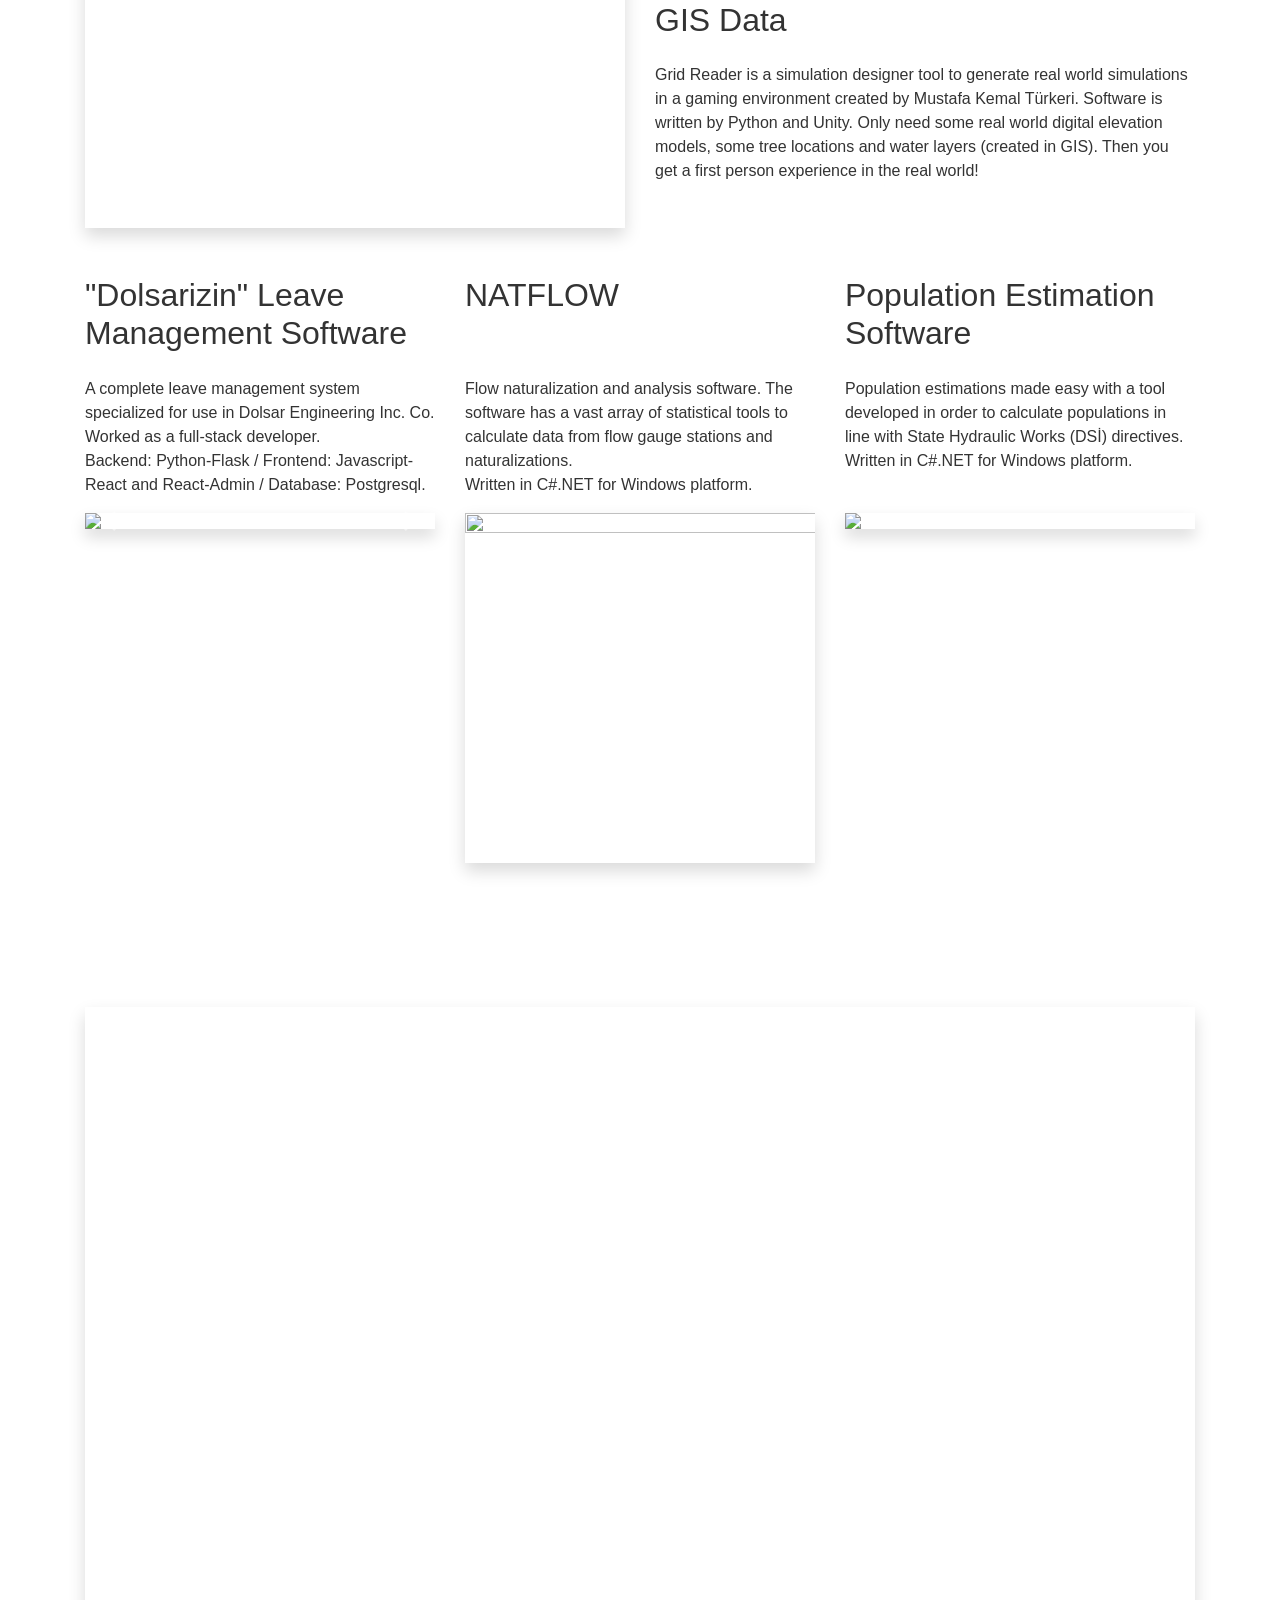
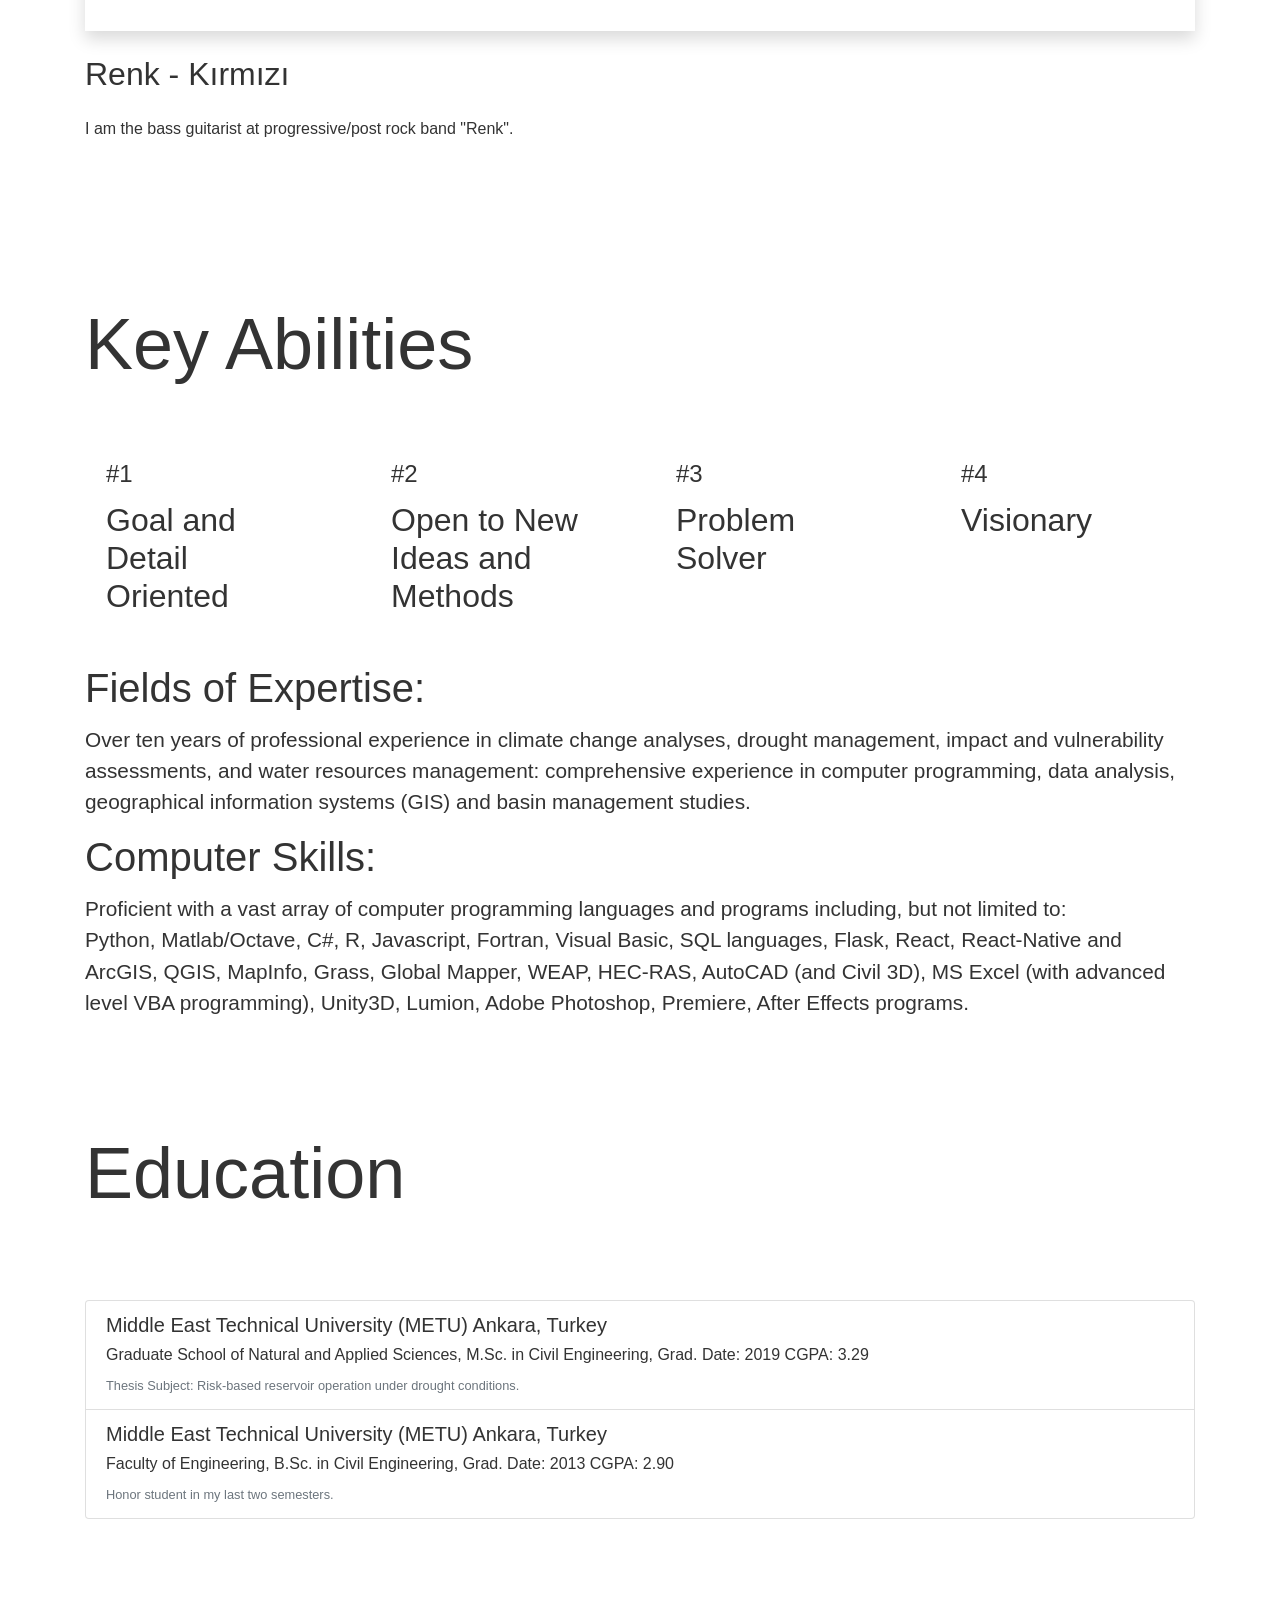
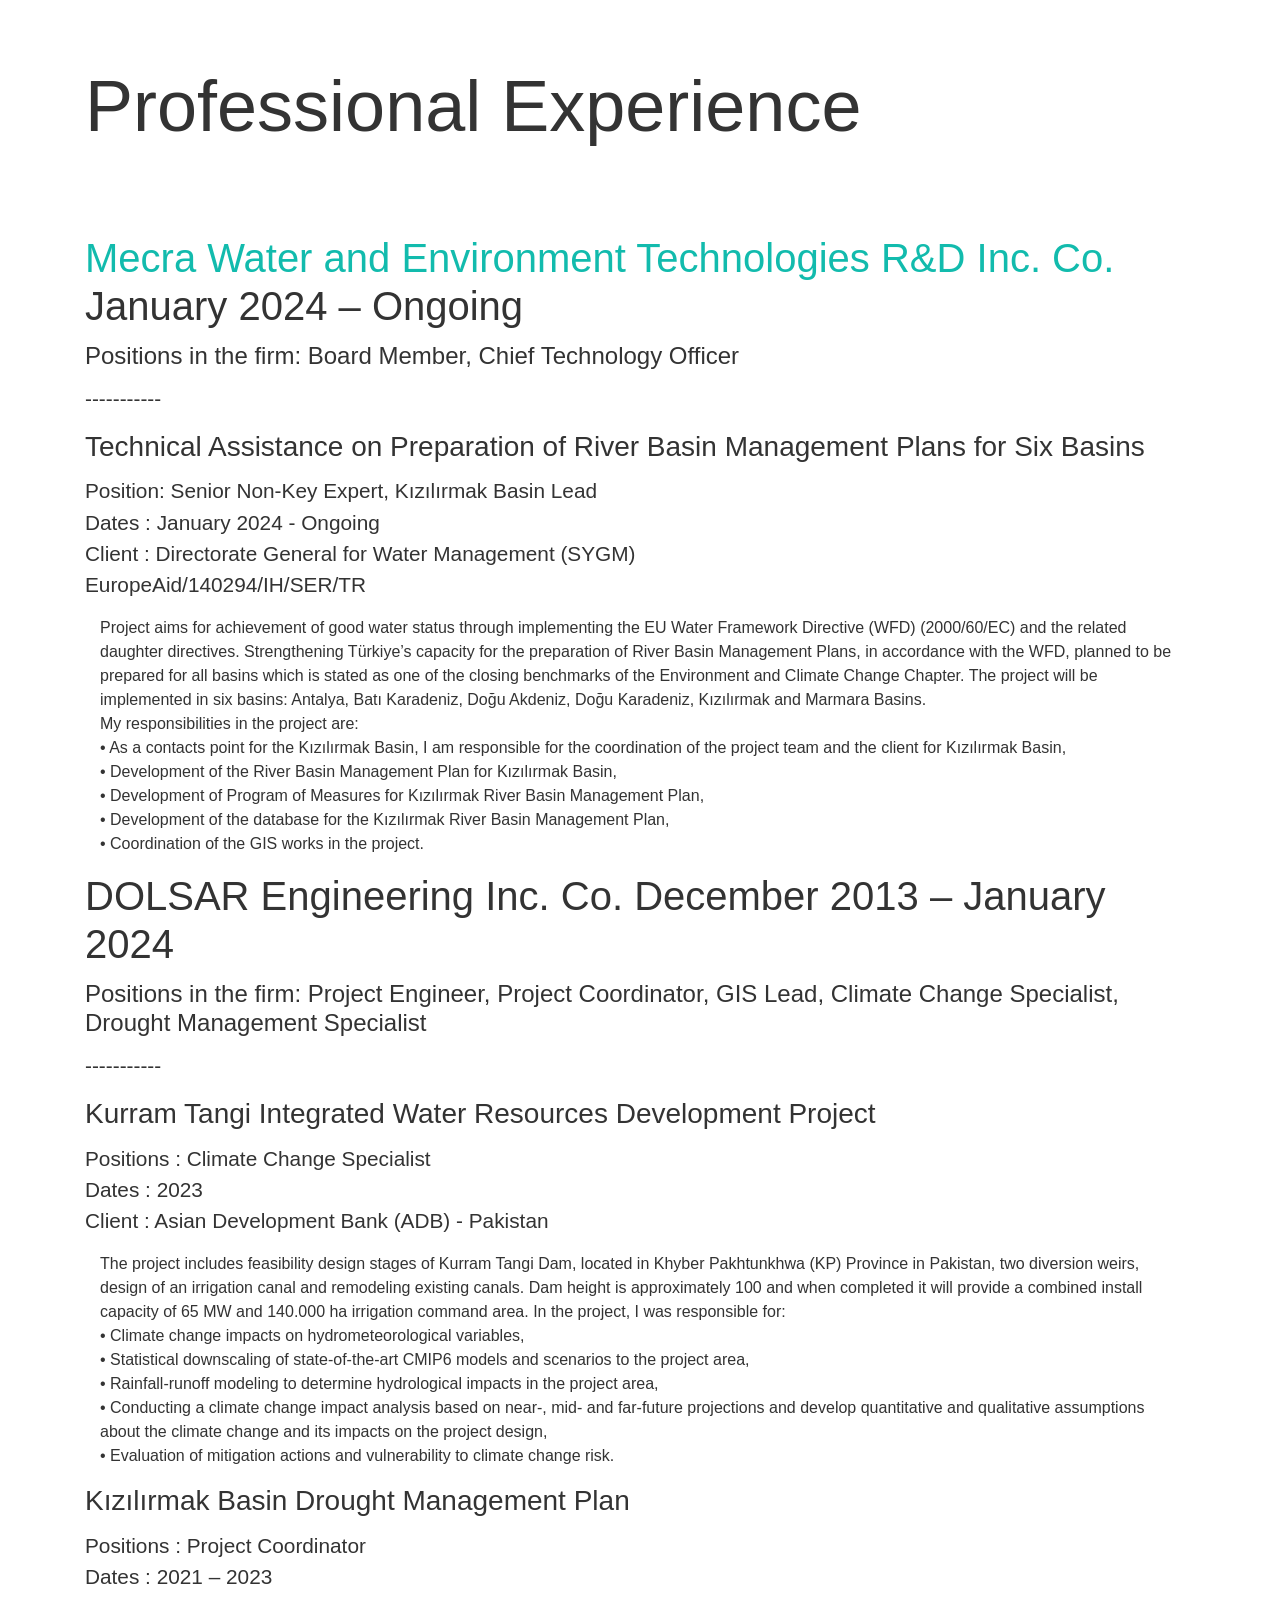
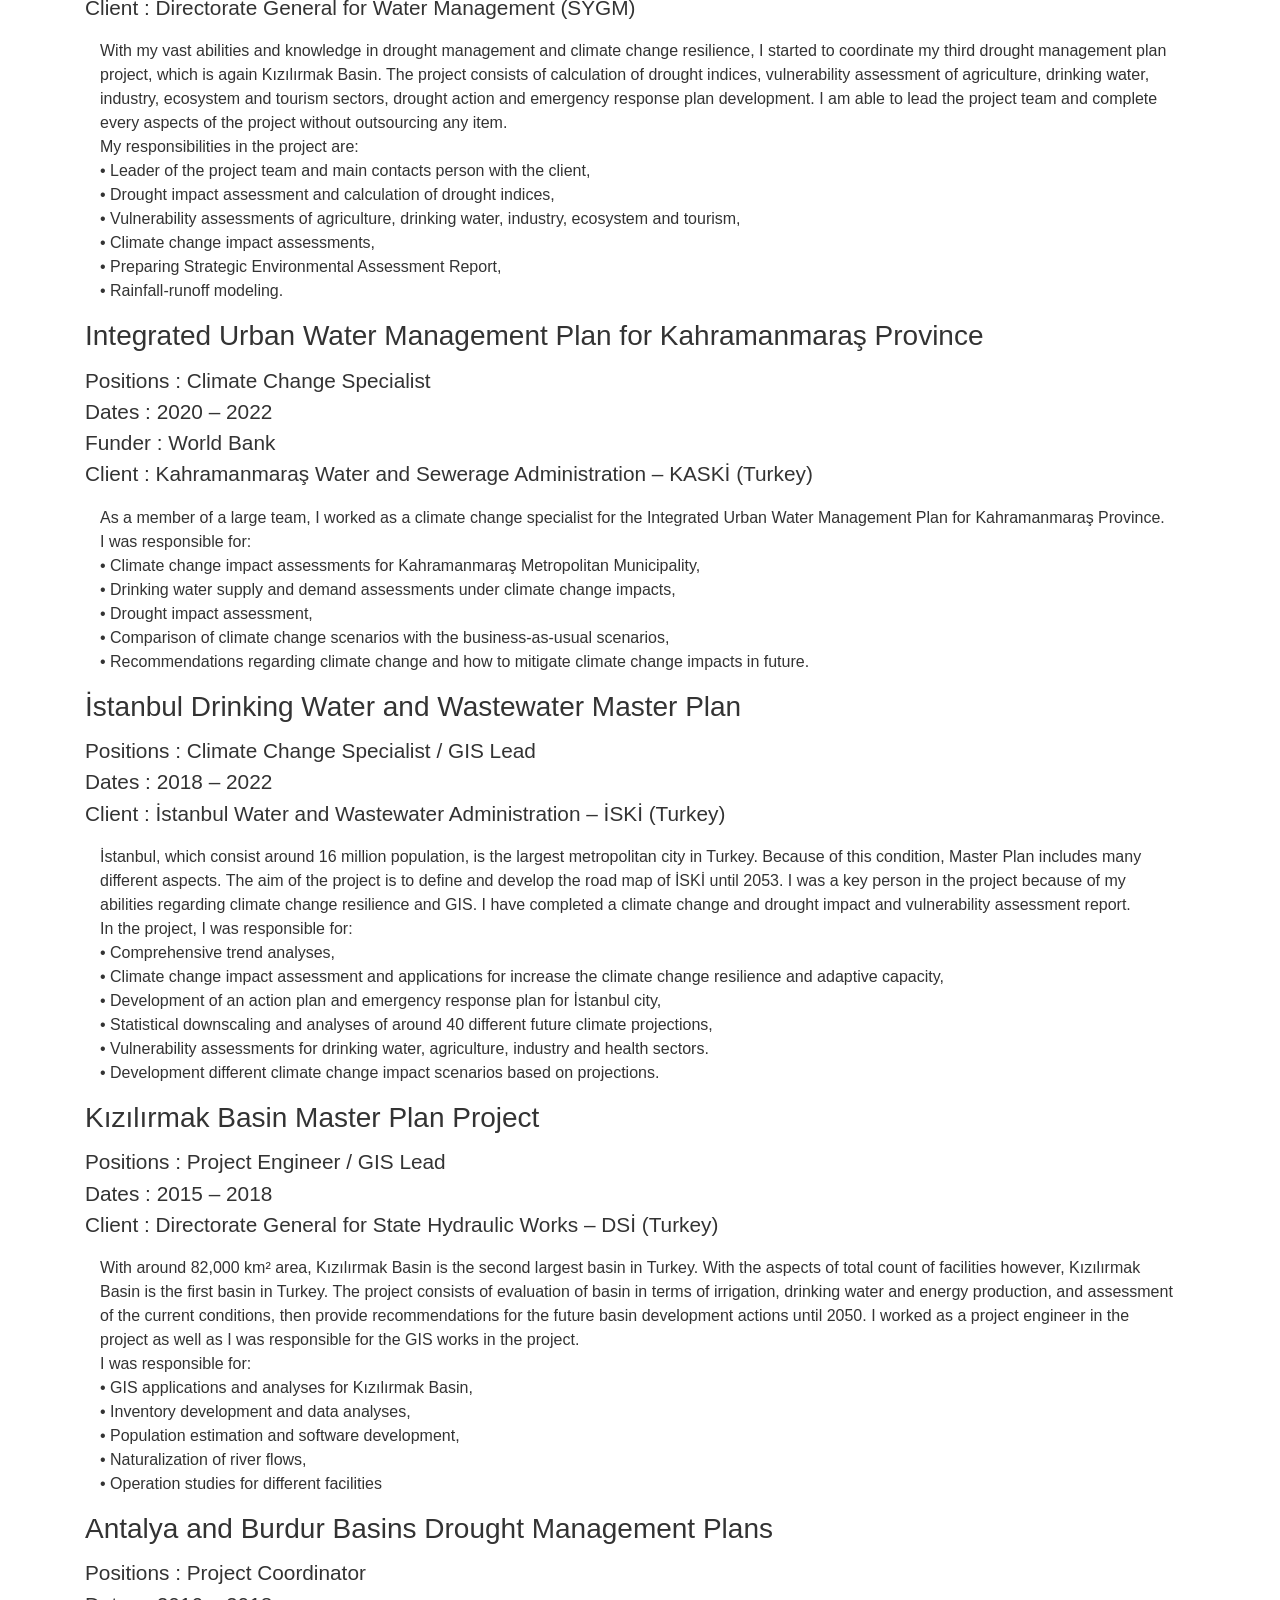
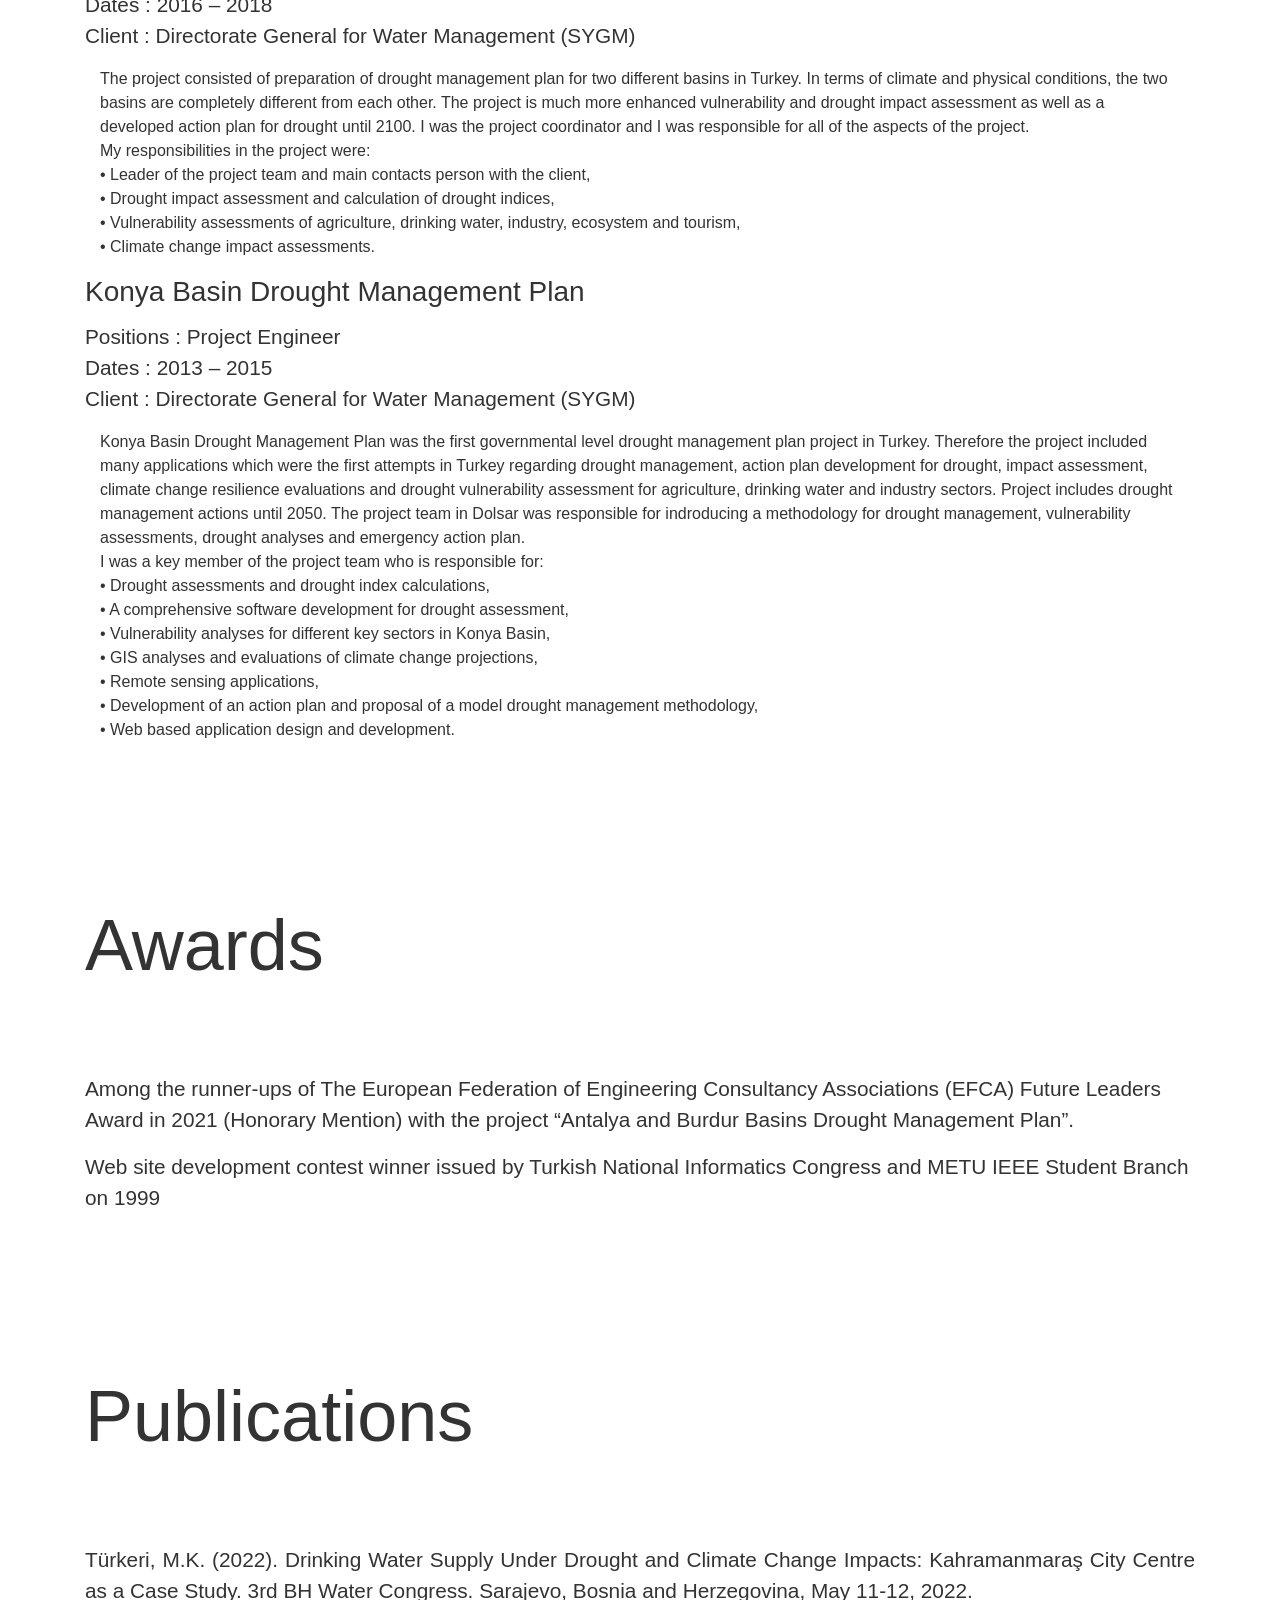
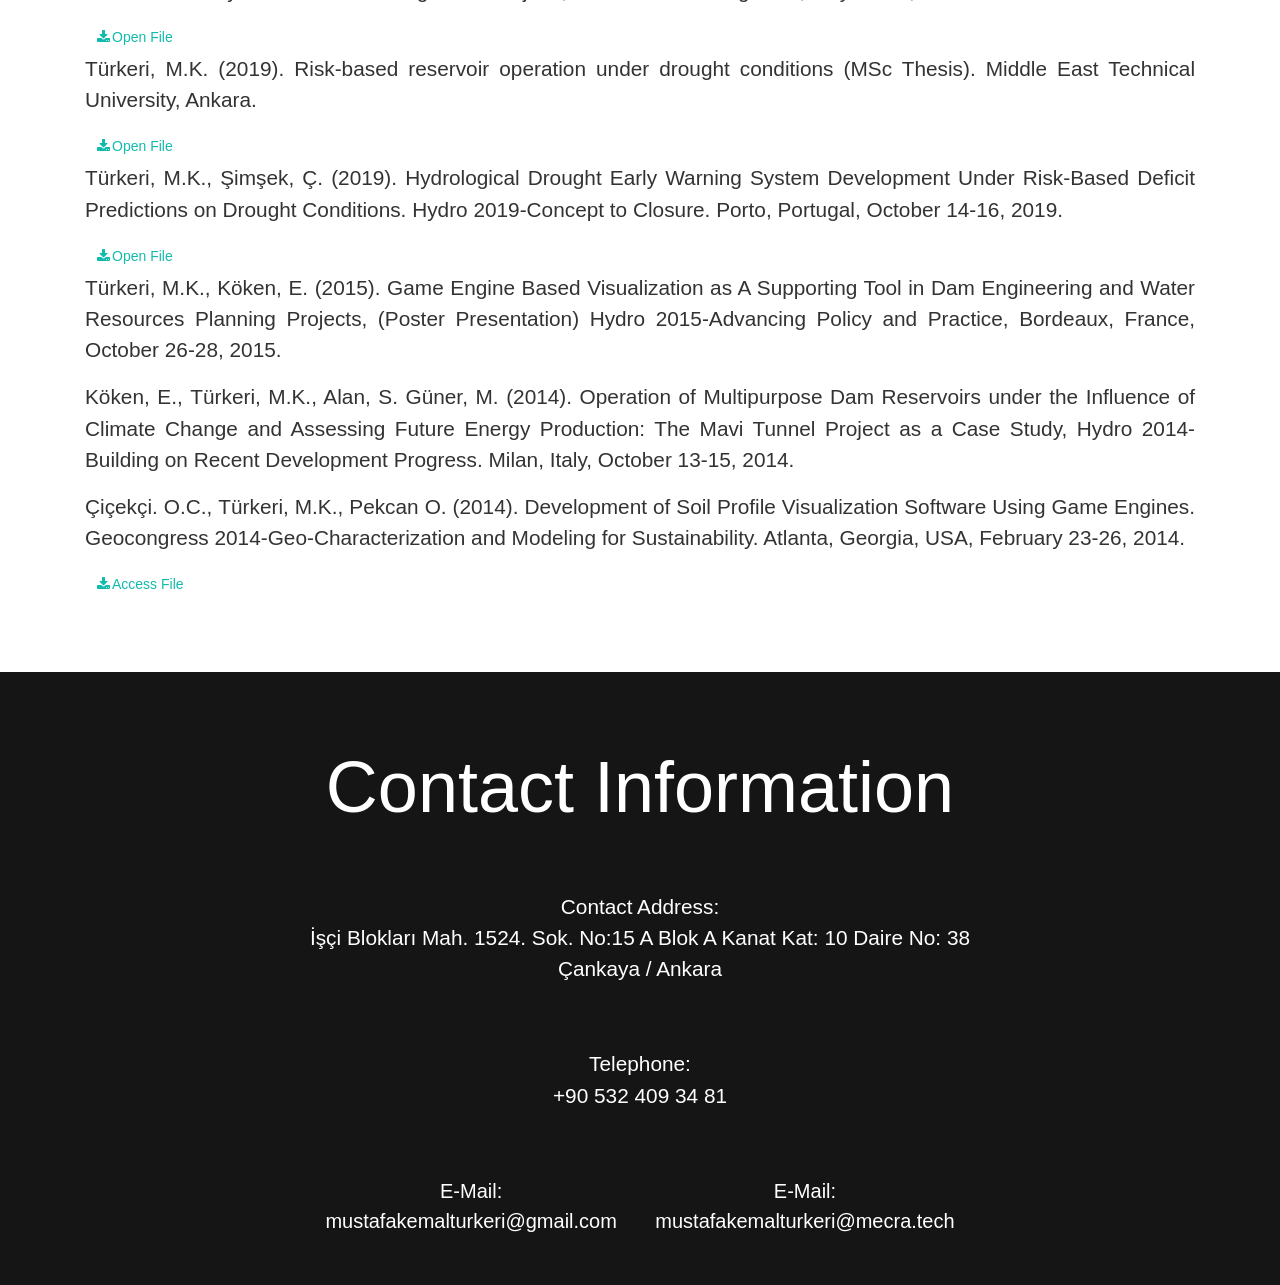
==== commit 00b13549: "Update index.html" ====
--- a/index.html
+++ b/index.html
@@ -50,8 +50,9 @@
           <h3 class="display-4">Mustafa Kemal Türkeri</h3>
           <div class="row">
             <div class="col-md-12">
-              <h3 class="" style="">Civil Engineer, M.Sc.<br>Water Resources Engineer<br>Climate Change and Drought Expert<br>Programmer&nbsp;<br>in Dolsar Engineering Inc. Co.<br><br>Bass Guitarist<br>at Progressive/Post Rock Band Renk</h3>
+              <h3 class="" style="">Civil Engineer, M.Sc.<br>Water Resources Engineer<br>Climate Change and Drought Expert<br>Programmer&nbsp;<br>Bass Guitarist<br>at Progressive/Post Rock Band Renk</h3>
               <a class="btn btn-link text-left" href="mailto: mustafakemalturkeri@gmail.com">e-mail:    mustafakemalturkeri@gmail.com</a>
+	      <a class="btn btn-link text-left" href="mailto: mustafakemalturkeri@mecra.tech">e-mail:    mustafakemalturkeri@mecra.tech</a>
   	      <p class="text-left">&nbsp; &nbsp;telephone: +90 532 409 34 81</p>
 	    </div>
           </div>
@@ -477,6 +478,7 @@
           <p class="lead py-3">Contact Address:<br>İşçi Blokları Mah. 1524. Sok. No:15 A Blok A Kanat Kat: 10 Daire No: 38<br>Çankaya / Ankara</p>
           <p class="lead py-3">Telephone:<br>+90 532 409 34 81</p>
           <a class="btn btn-link btn-lg text-white py-3" href="mailto:mustafakemalturkeri@gmail.com">E-Mail:<br>mustafakemalturkeri@gmail.com</a>
+	  <a class="btn btn-link btn-lg text-white py-3" href="mailto:mustafakemalturkeri@mecra.tech">E-Mail:<br>mustafakemalturkeri@mecra.tech</a>
         </div>
       </div>
     </div>
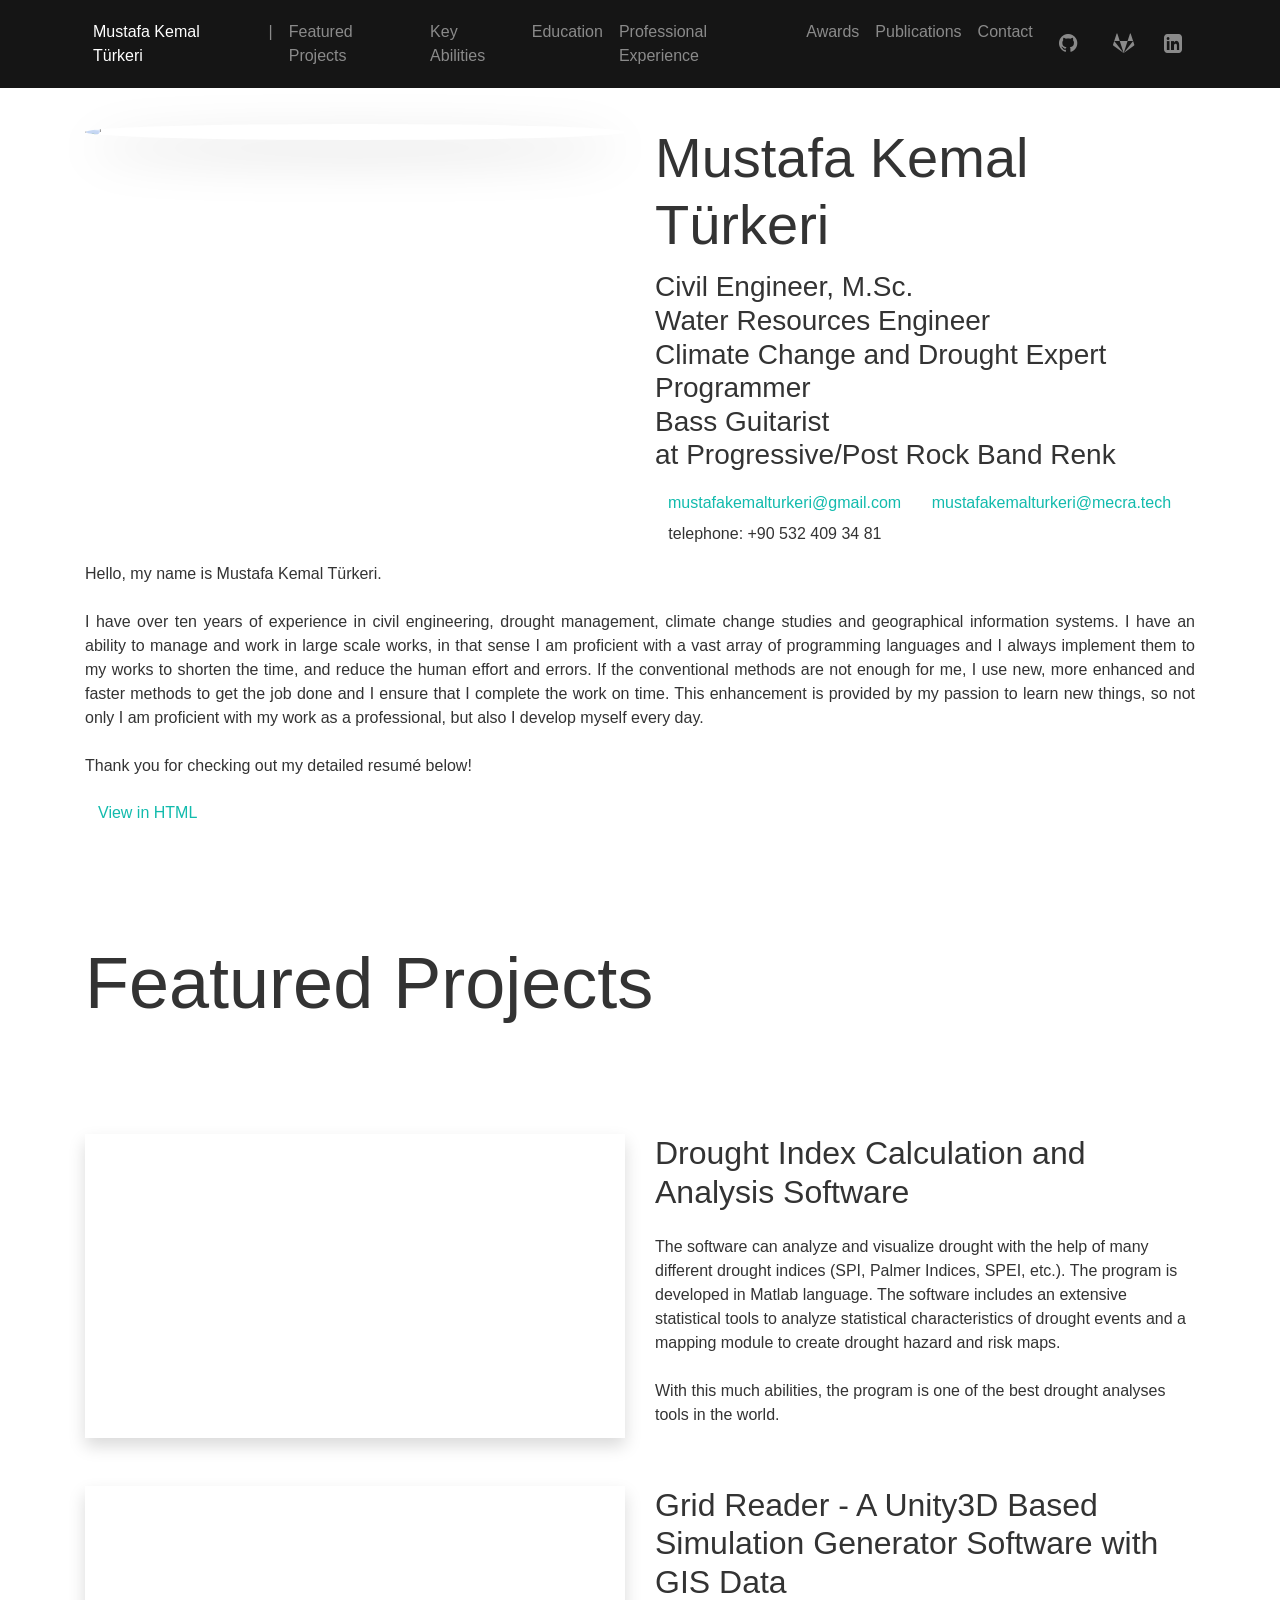
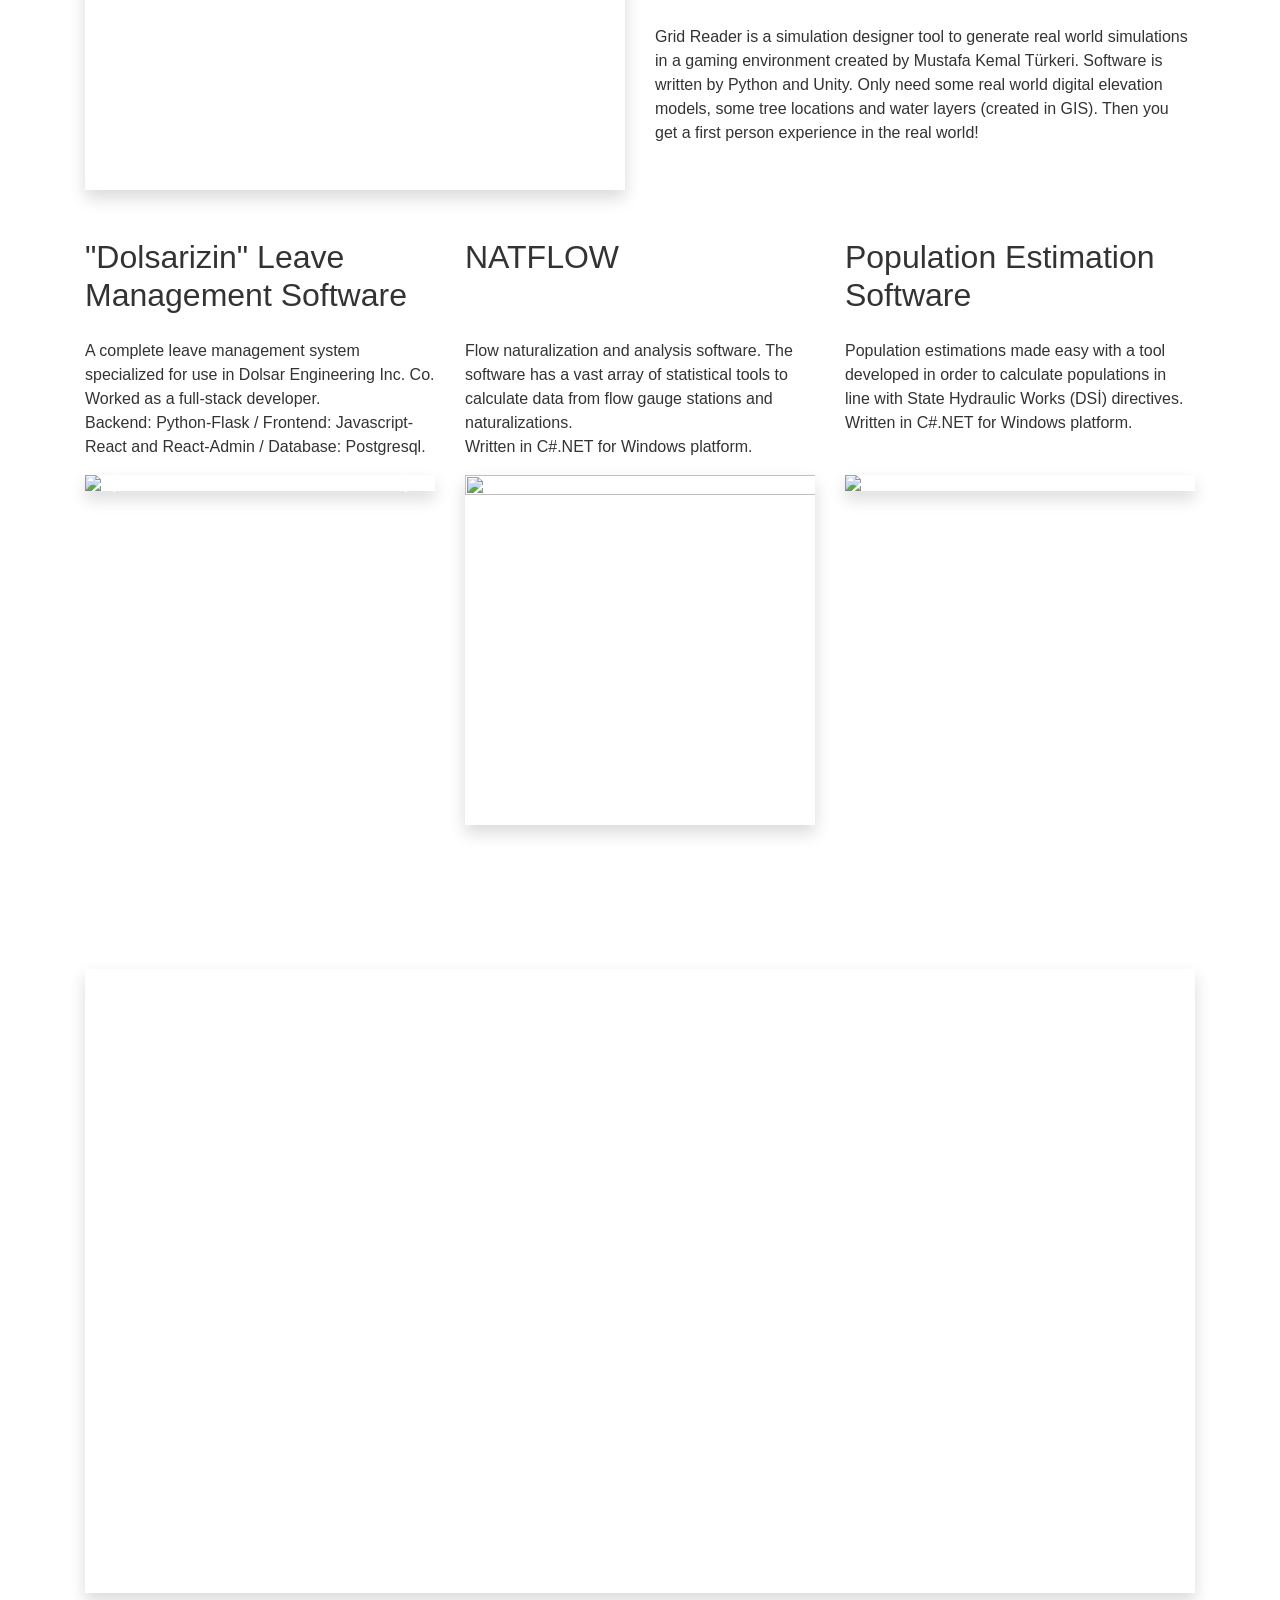
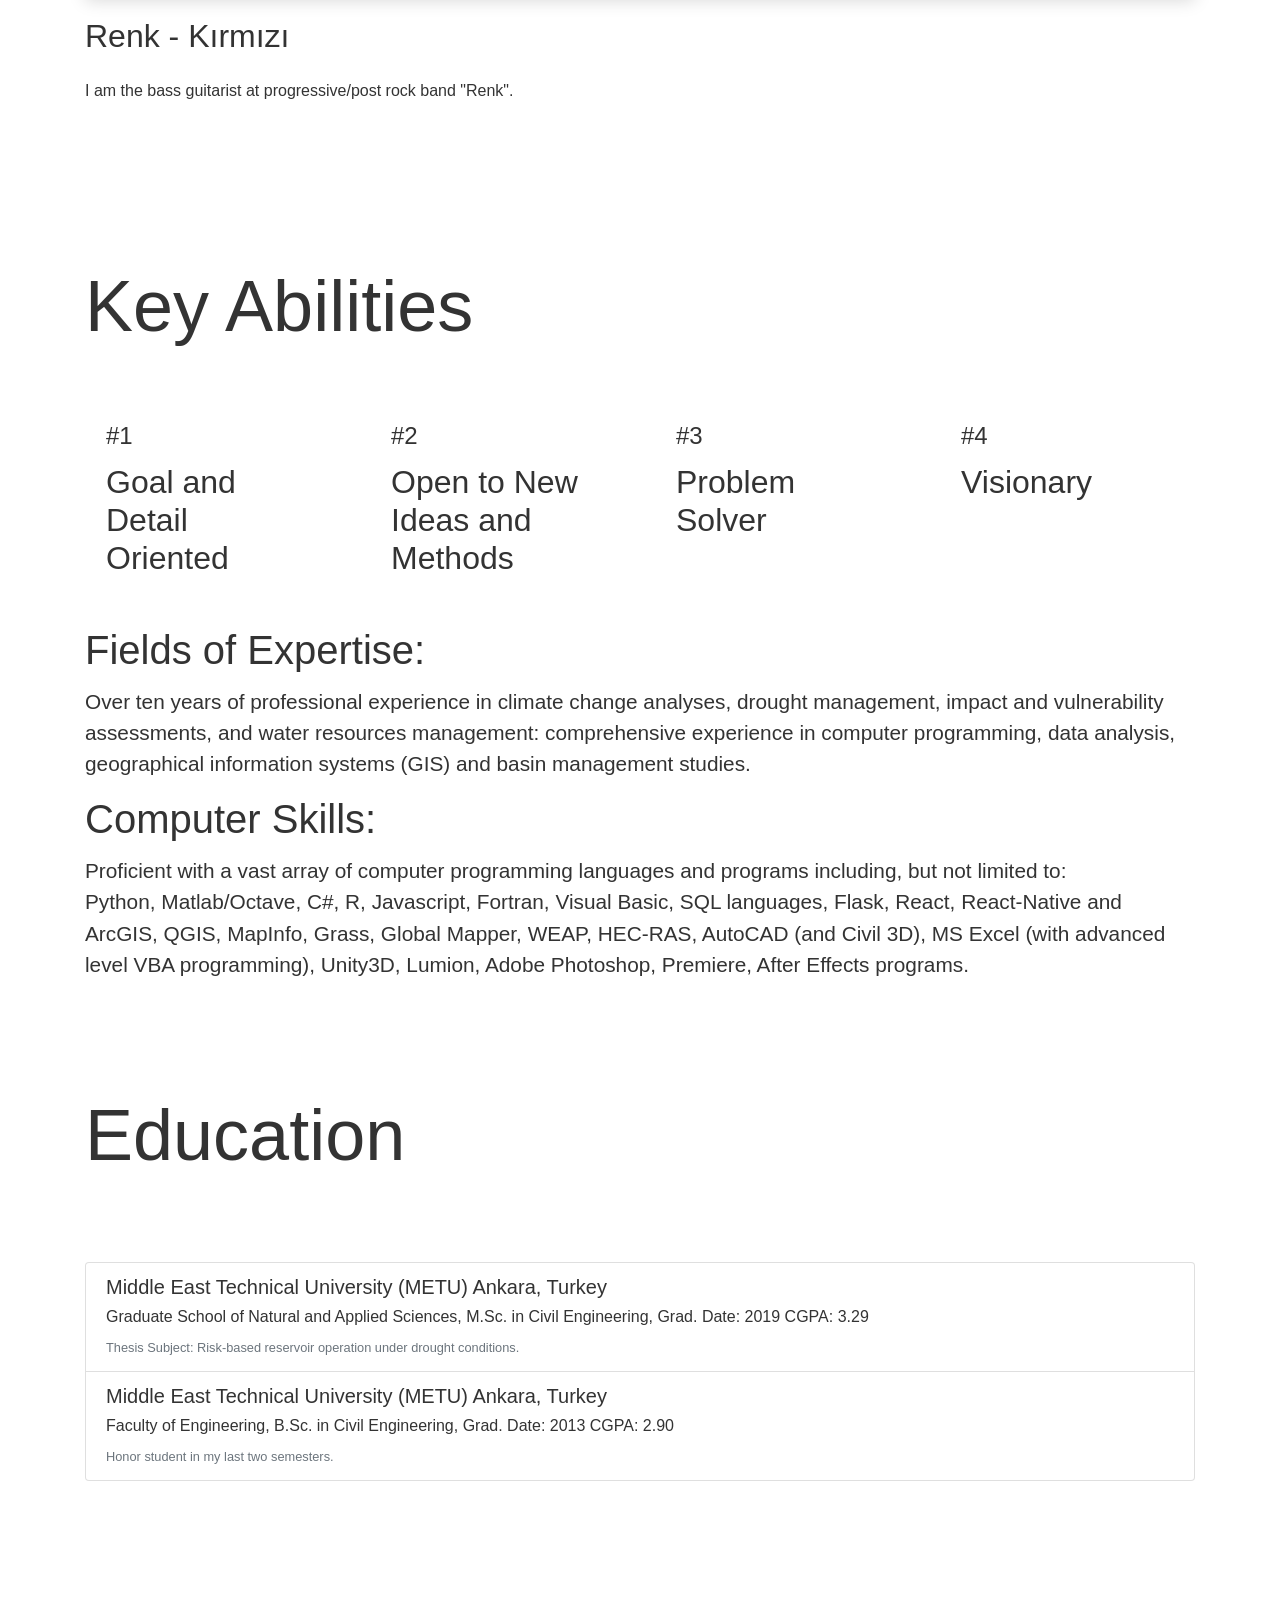
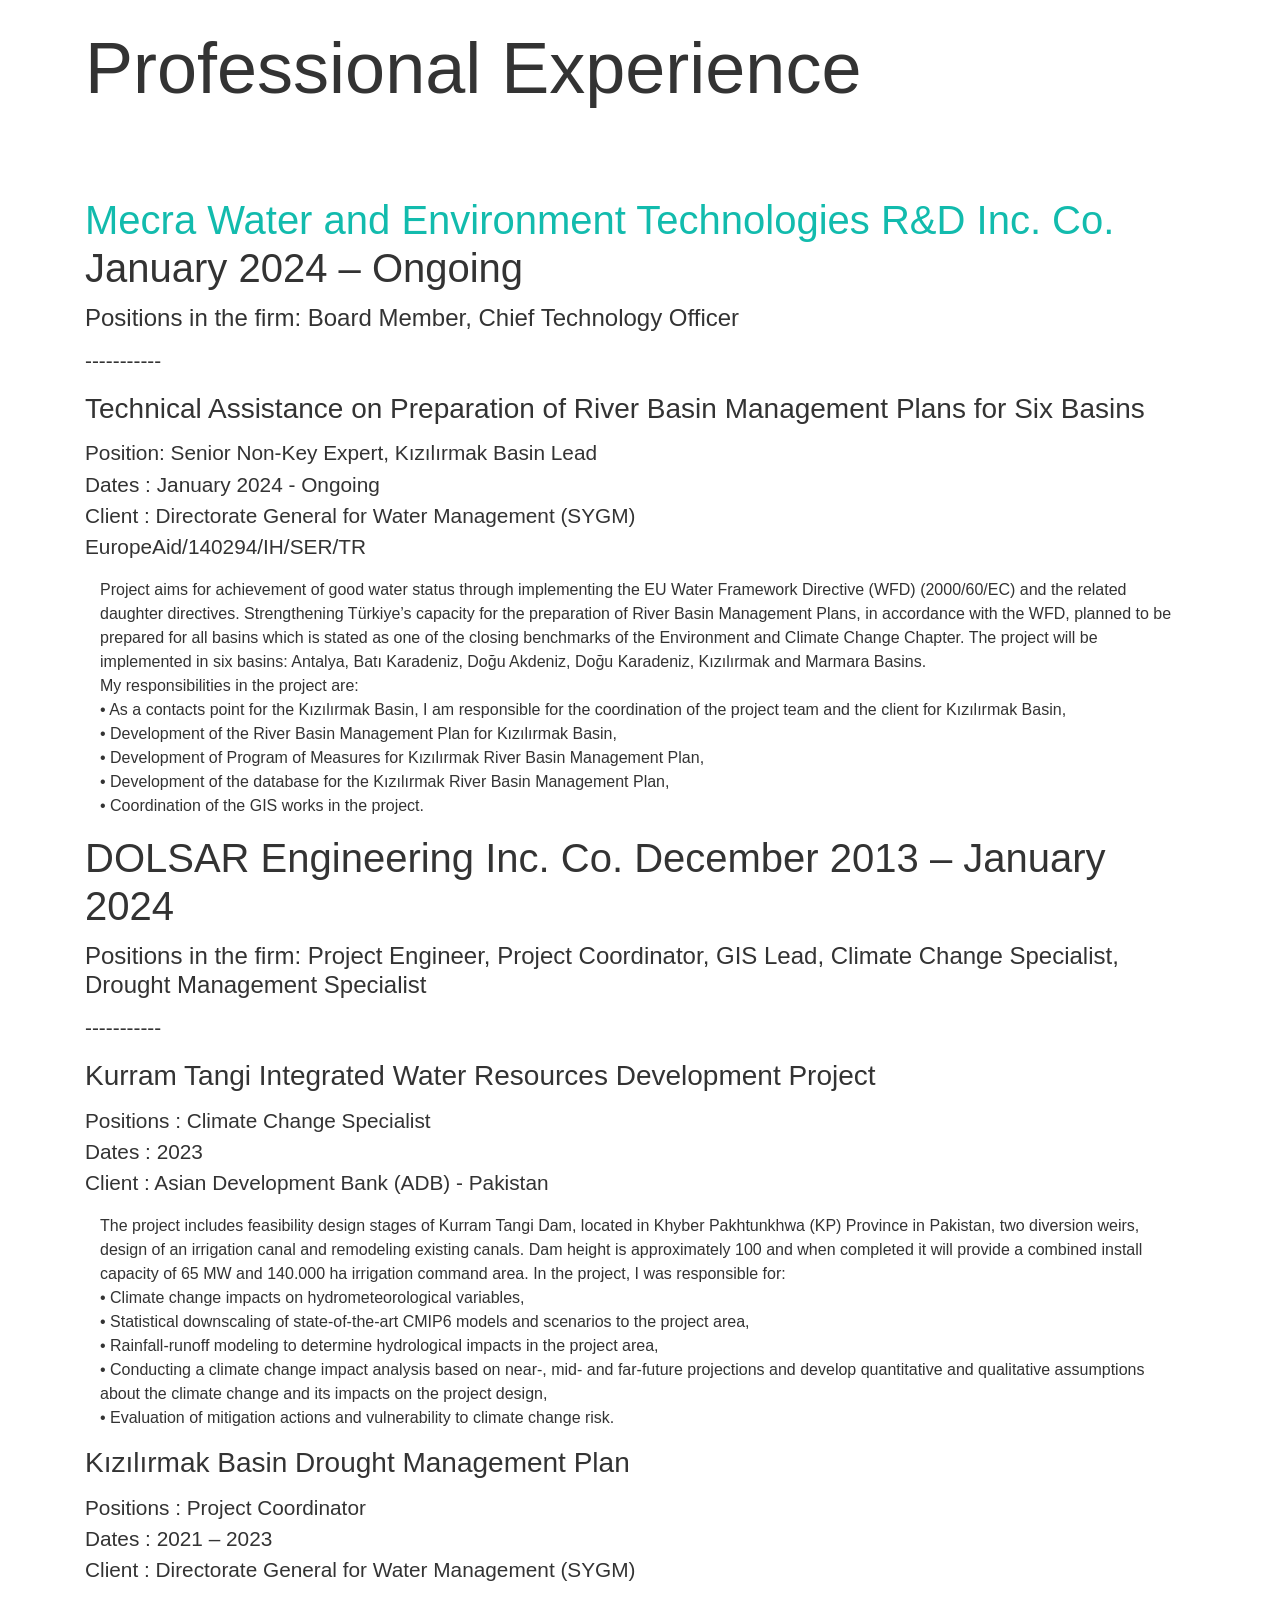
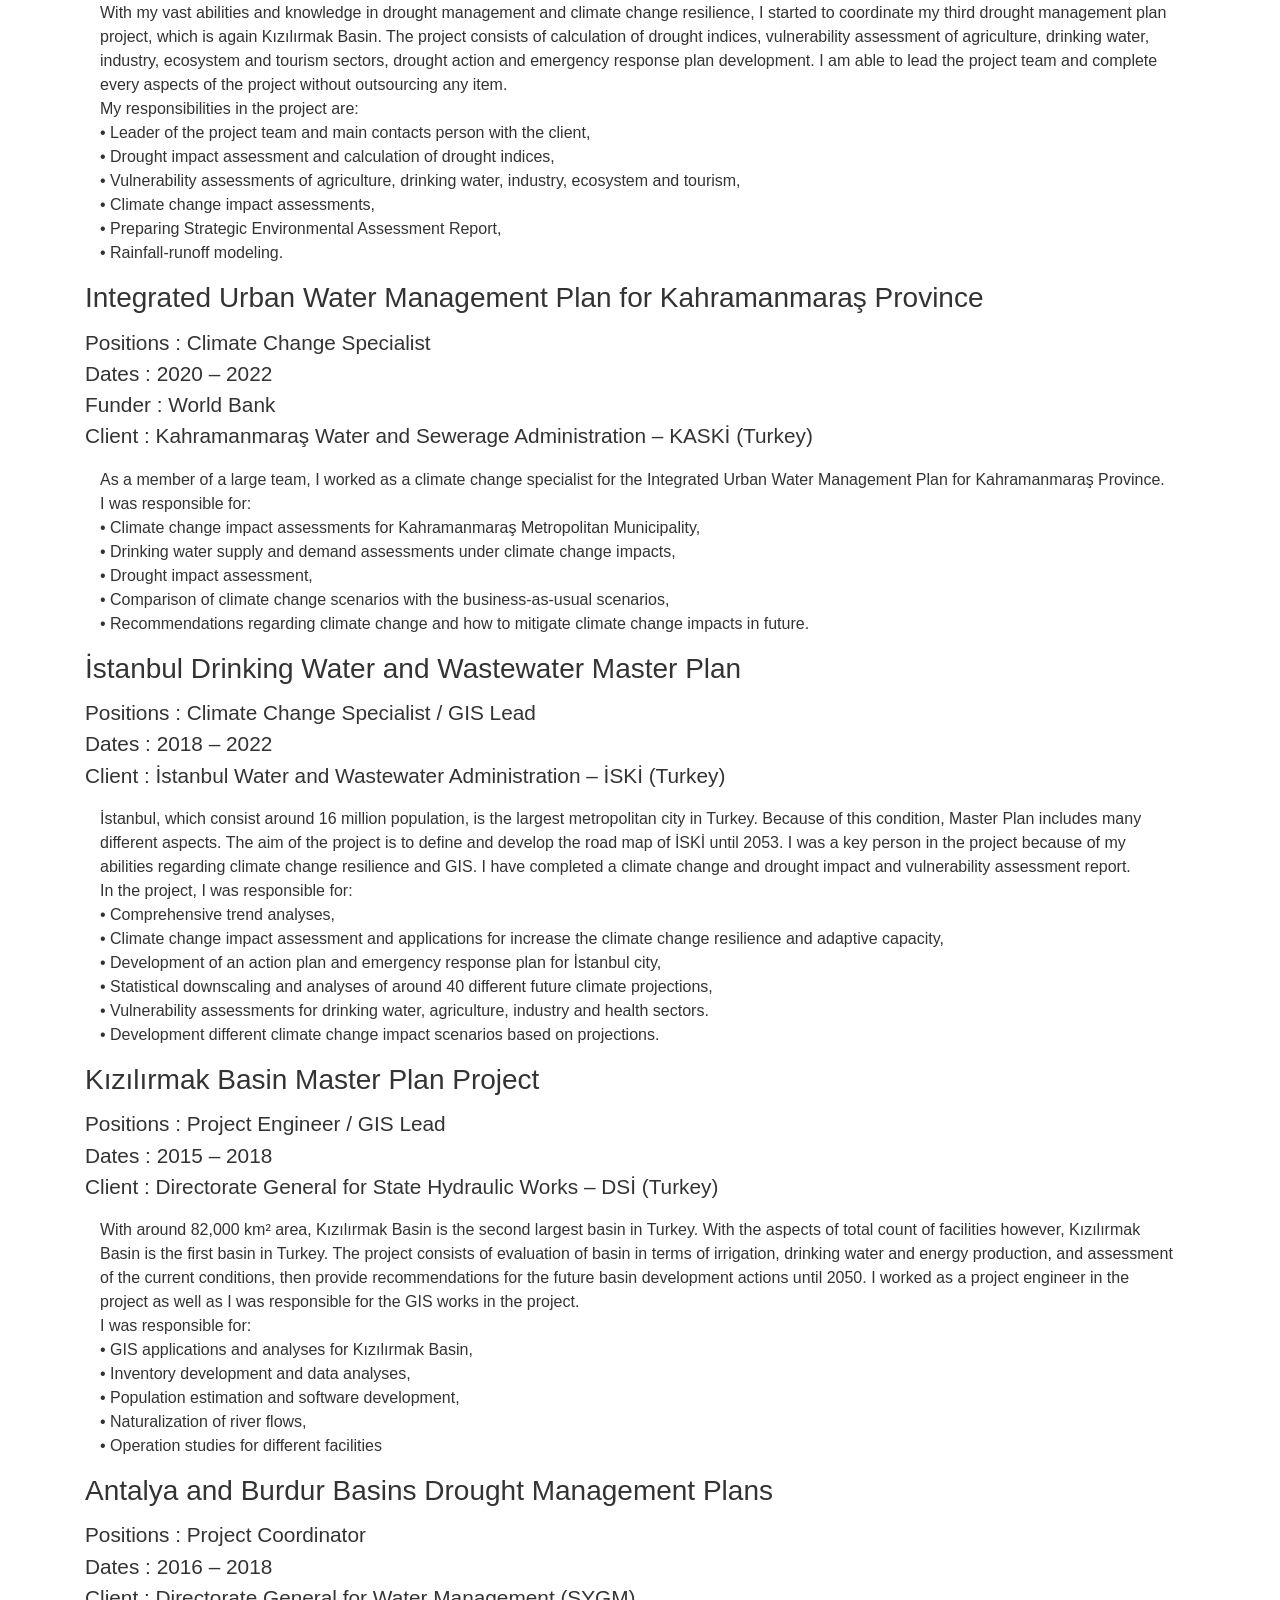
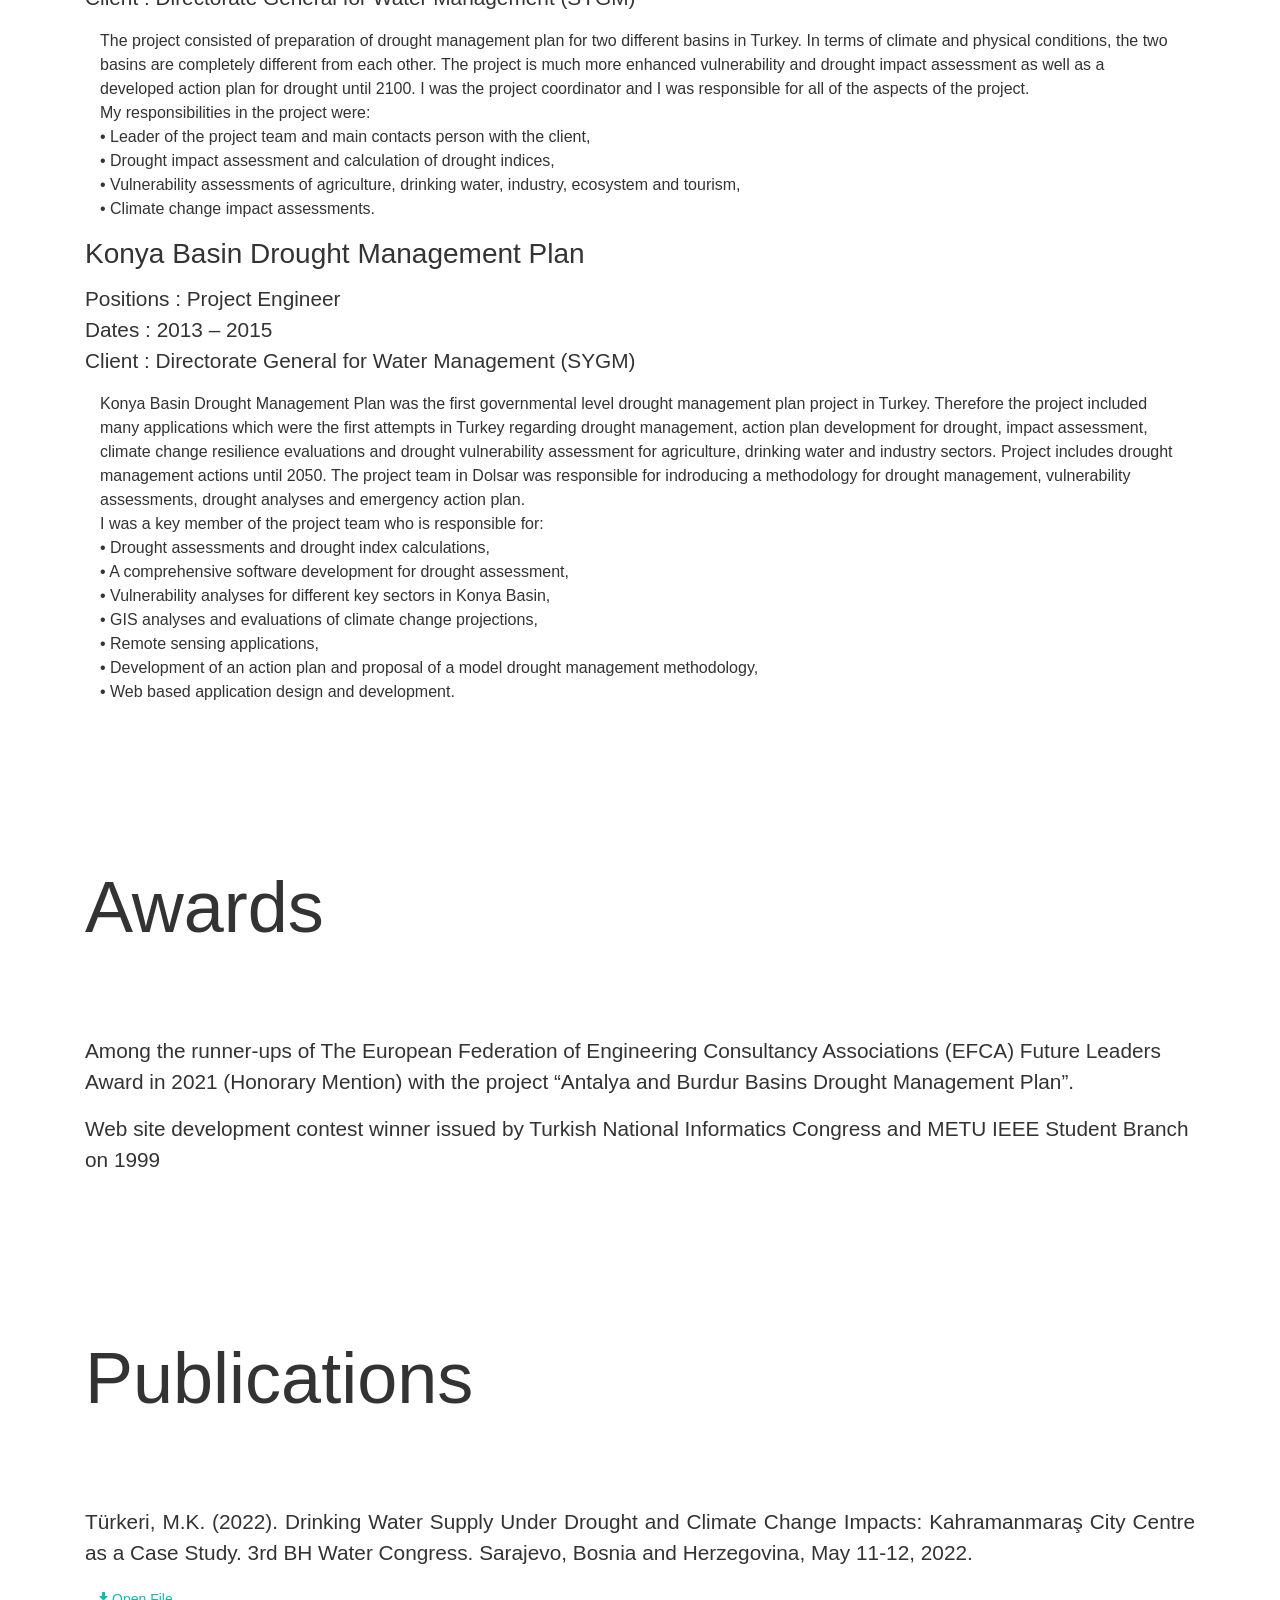
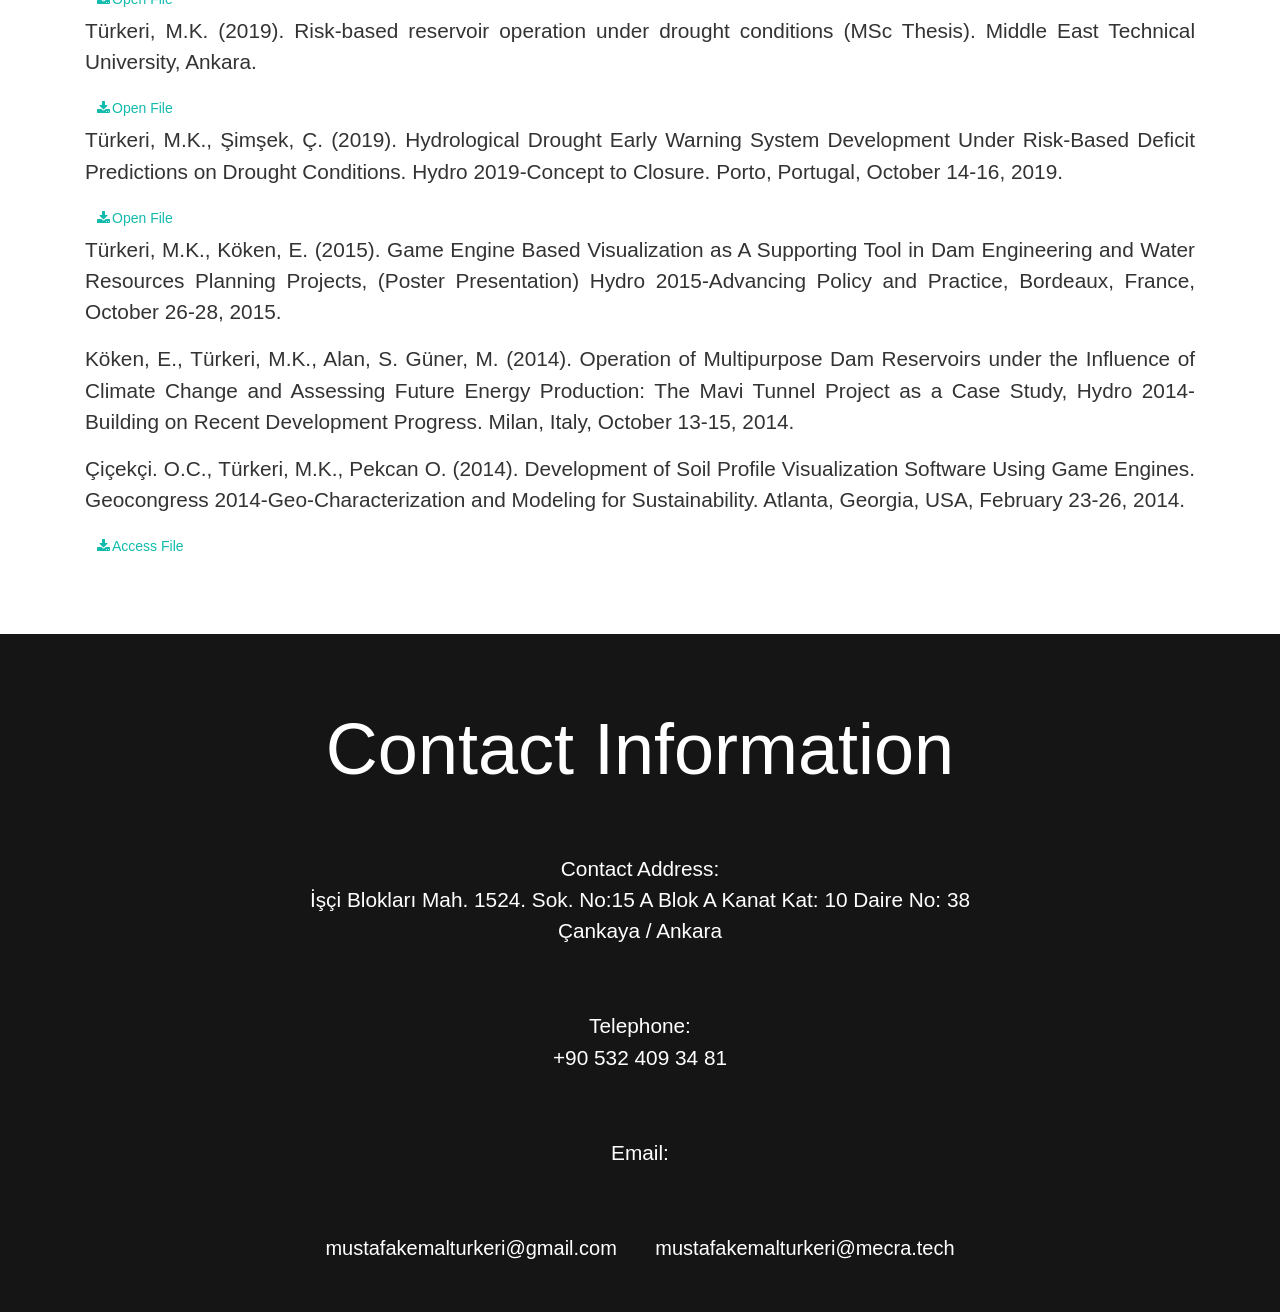
==== commit 66f7d6ef: "Update index.html" ====
--- a/index.html
+++ b/index.html
@@ -51,8 +51,8 @@
           <div class="row">
             <div class="col-md-12">
               <h3 class="" style="">Civil Engineer, M.Sc.<br>Water Resources Engineer<br>Climate Change and Drought Expert<br>Programmer&nbsp;<br>Bass Guitarist<br>at Progressive/Post Rock Band Renk</h3>
-              <a class="btn btn-link text-left" href="mailto: mustafakemalturkeri@gmail.com">e-mail:    mustafakemalturkeri@gmail.com</a>
-	      <a class="btn btn-link text-left" href="mailto: mustafakemalturkeri@mecra.tech">e-mail:    mustafakemalturkeri@mecra.tech</a>
+              <a class="btn btn-link text-left" href="mailto: mustafakemalturkeri@gmail.com">mustafakemalturkeri@gmail.com</a>
+	      <a class="btn btn-link text-left" href="mailto: mustafakemalturkeri@mecra.tech">mustafakemalturkeri@mecra.tech</a>
   	      <p class="text-left">&nbsp; &nbsp;telephone: +90 532 409 34 81</p>
 	    </div>
           </div>
@@ -477,8 +477,9 @@
         <div class="col-md-12 text-center text-white">
           <p class="lead py-3">Contact Address:<br>İşçi Blokları Mah. 1524. Sok. No:15 A Blok A Kanat Kat: 10 Daire No: 38<br>Çankaya / Ankara</p>
           <p class="lead py-3">Telephone:<br>+90 532 409 34 81</p>
-          <a class="btn btn-link btn-lg text-white py-3" href="mailto:mustafakemalturkeri@gmail.com">E-Mail:<br>mustafakemalturkeri@gmail.com</a>
-	  <a class="btn btn-link btn-lg text-white py-3" href="mailto:mustafakemalturkeri@mecra.tech">E-Mail:<br>mustafakemalturkeri@mecra.tech</a>
+	  <p class="lead py-3">Email:</p>
+          <a class="btn btn-link btn-lg text-white py-3" href="mailto:mustafakemalturkeri@gmail.com">mustafakemalturkeri@gmail.com</a>
+	  <a class="btn btn-link btn-lg text-white py-3" href="mailto:mustafakemalturkeri@mecra.tech">mustafakemalturkeri@mecra.tech</a>
         </div>
       </div>
     </div>
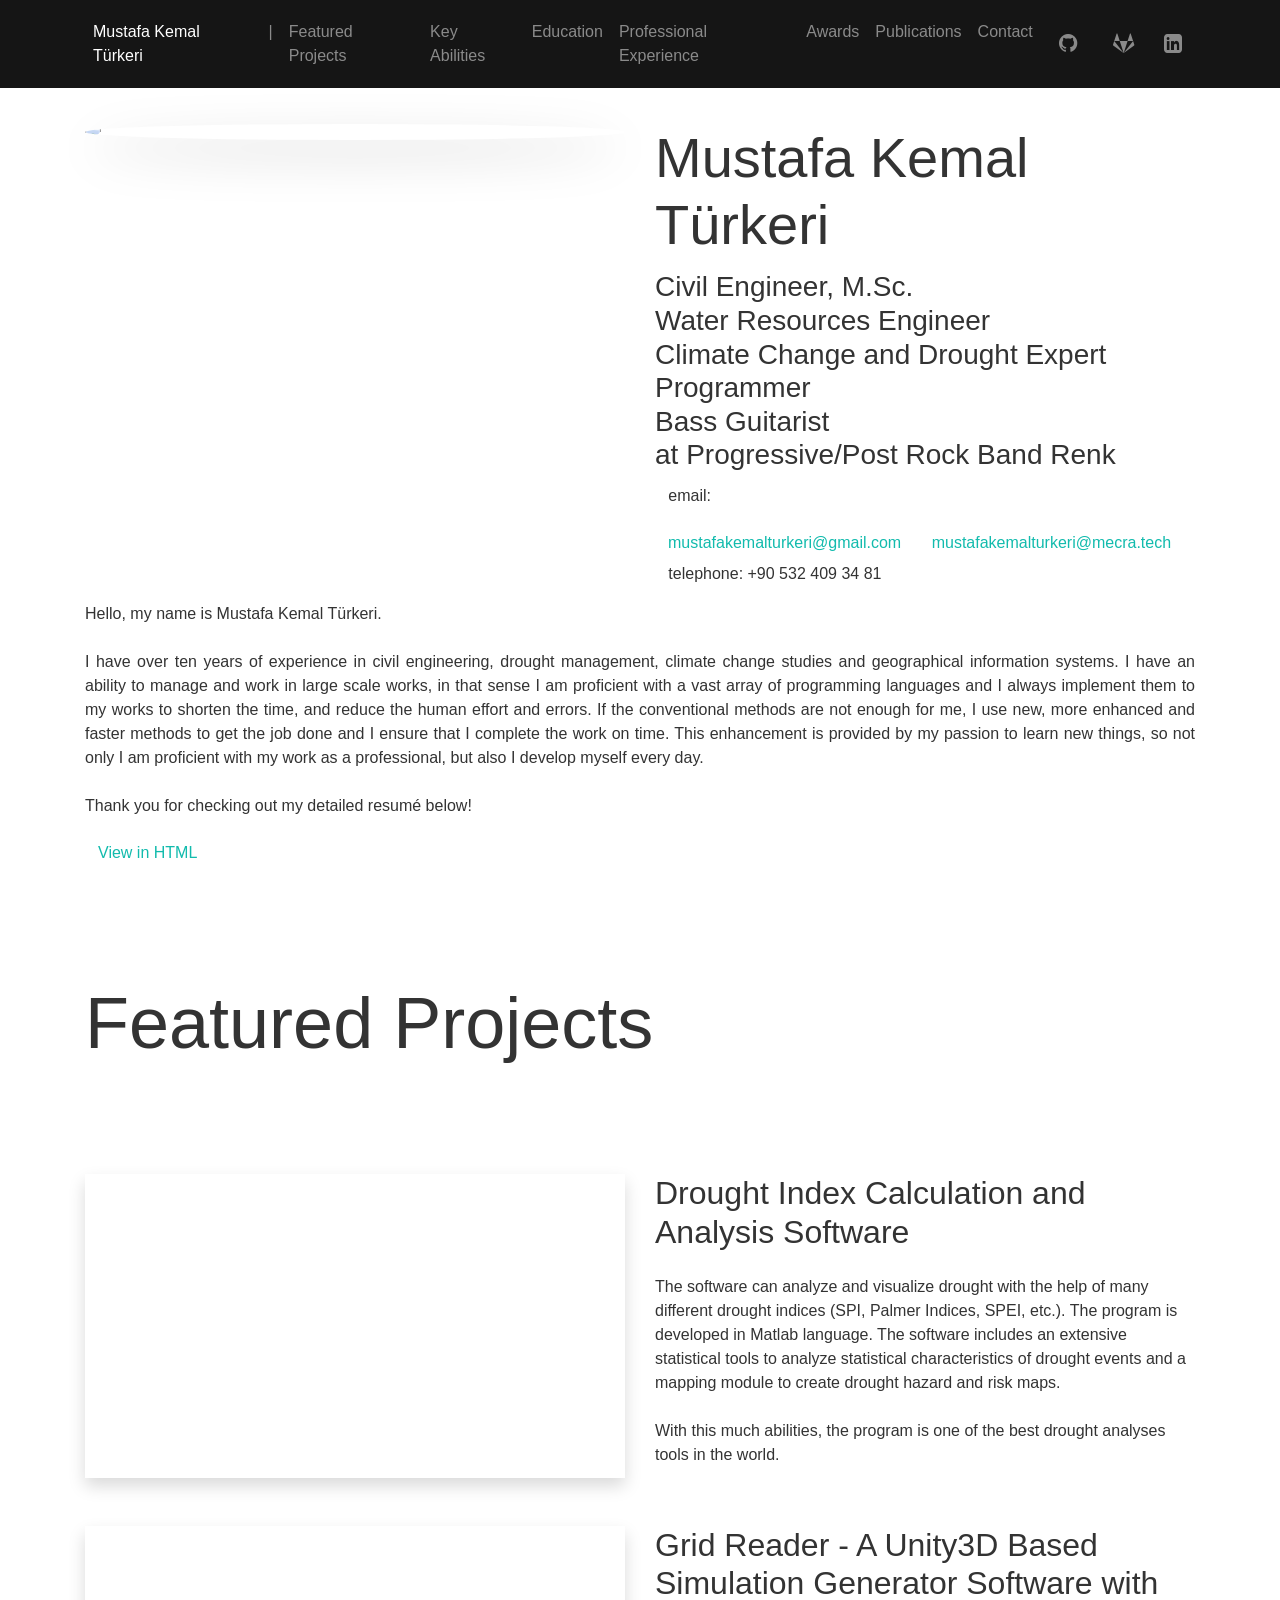
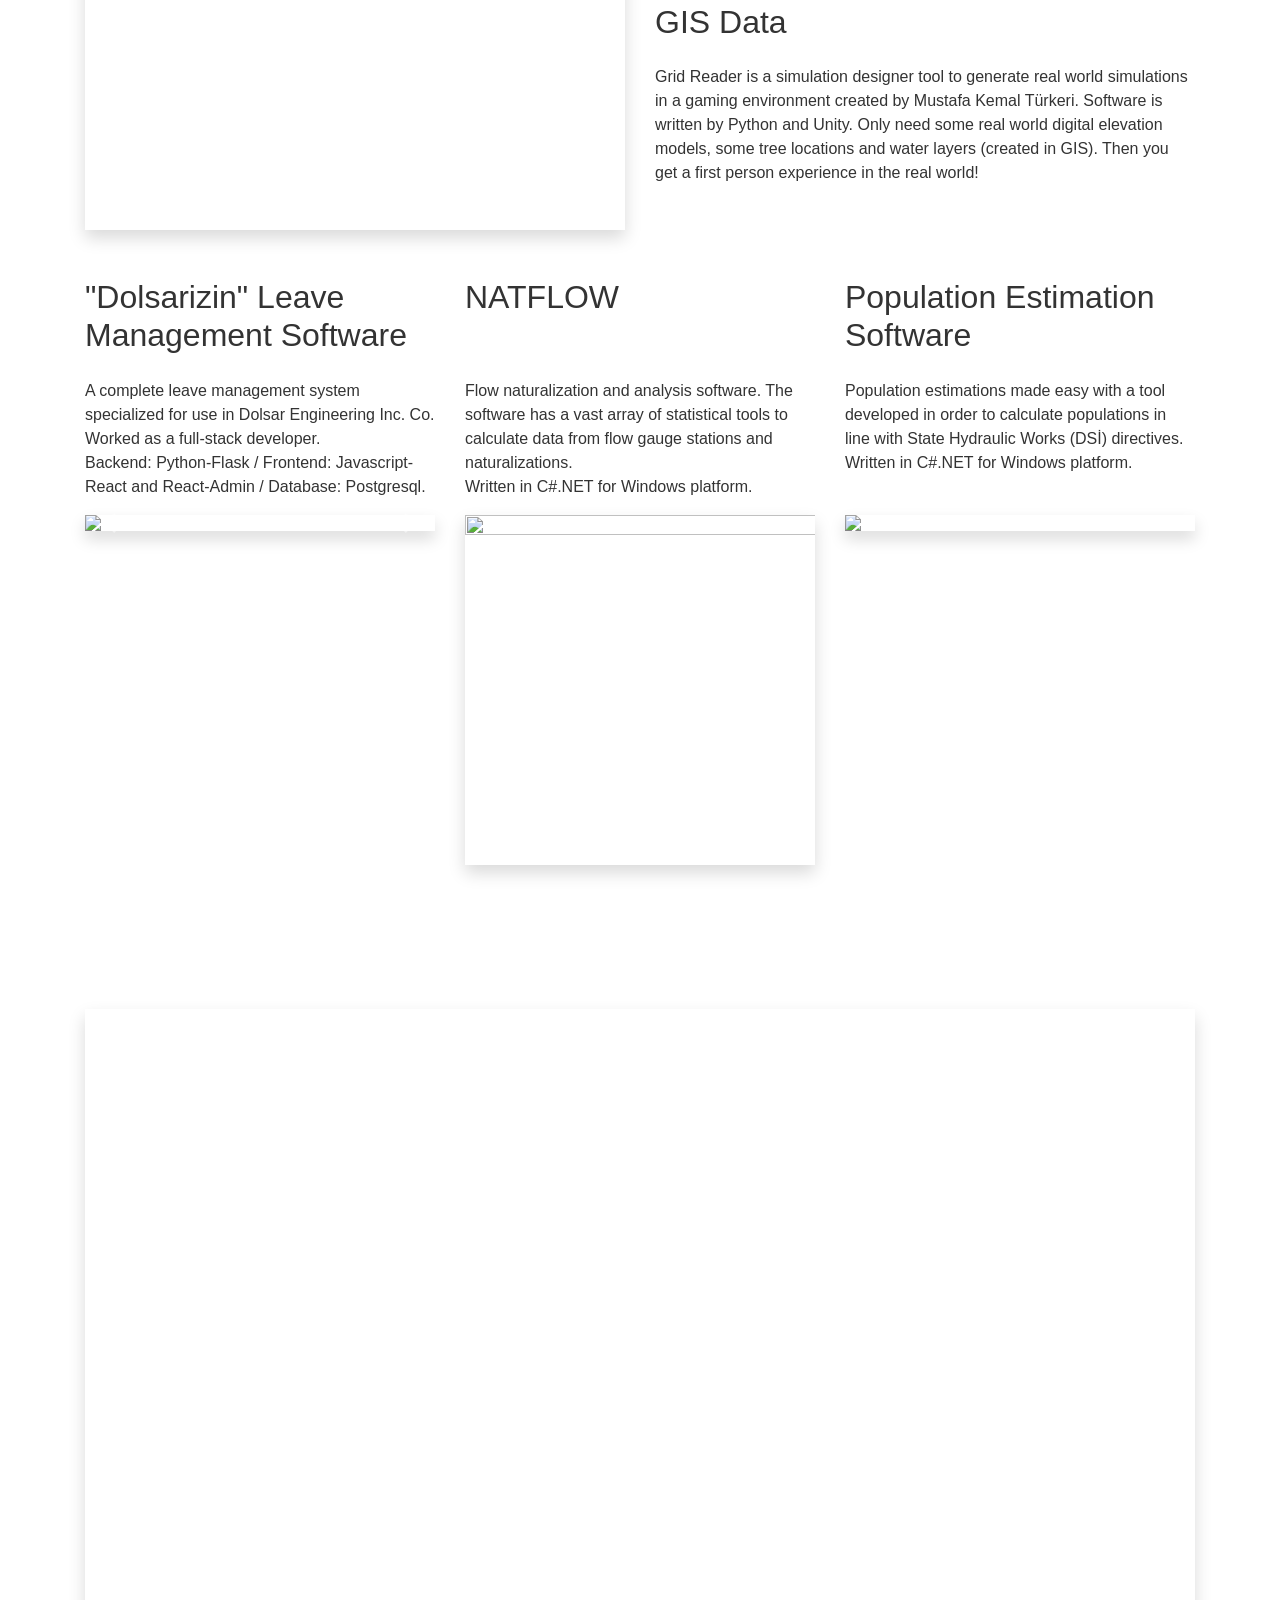
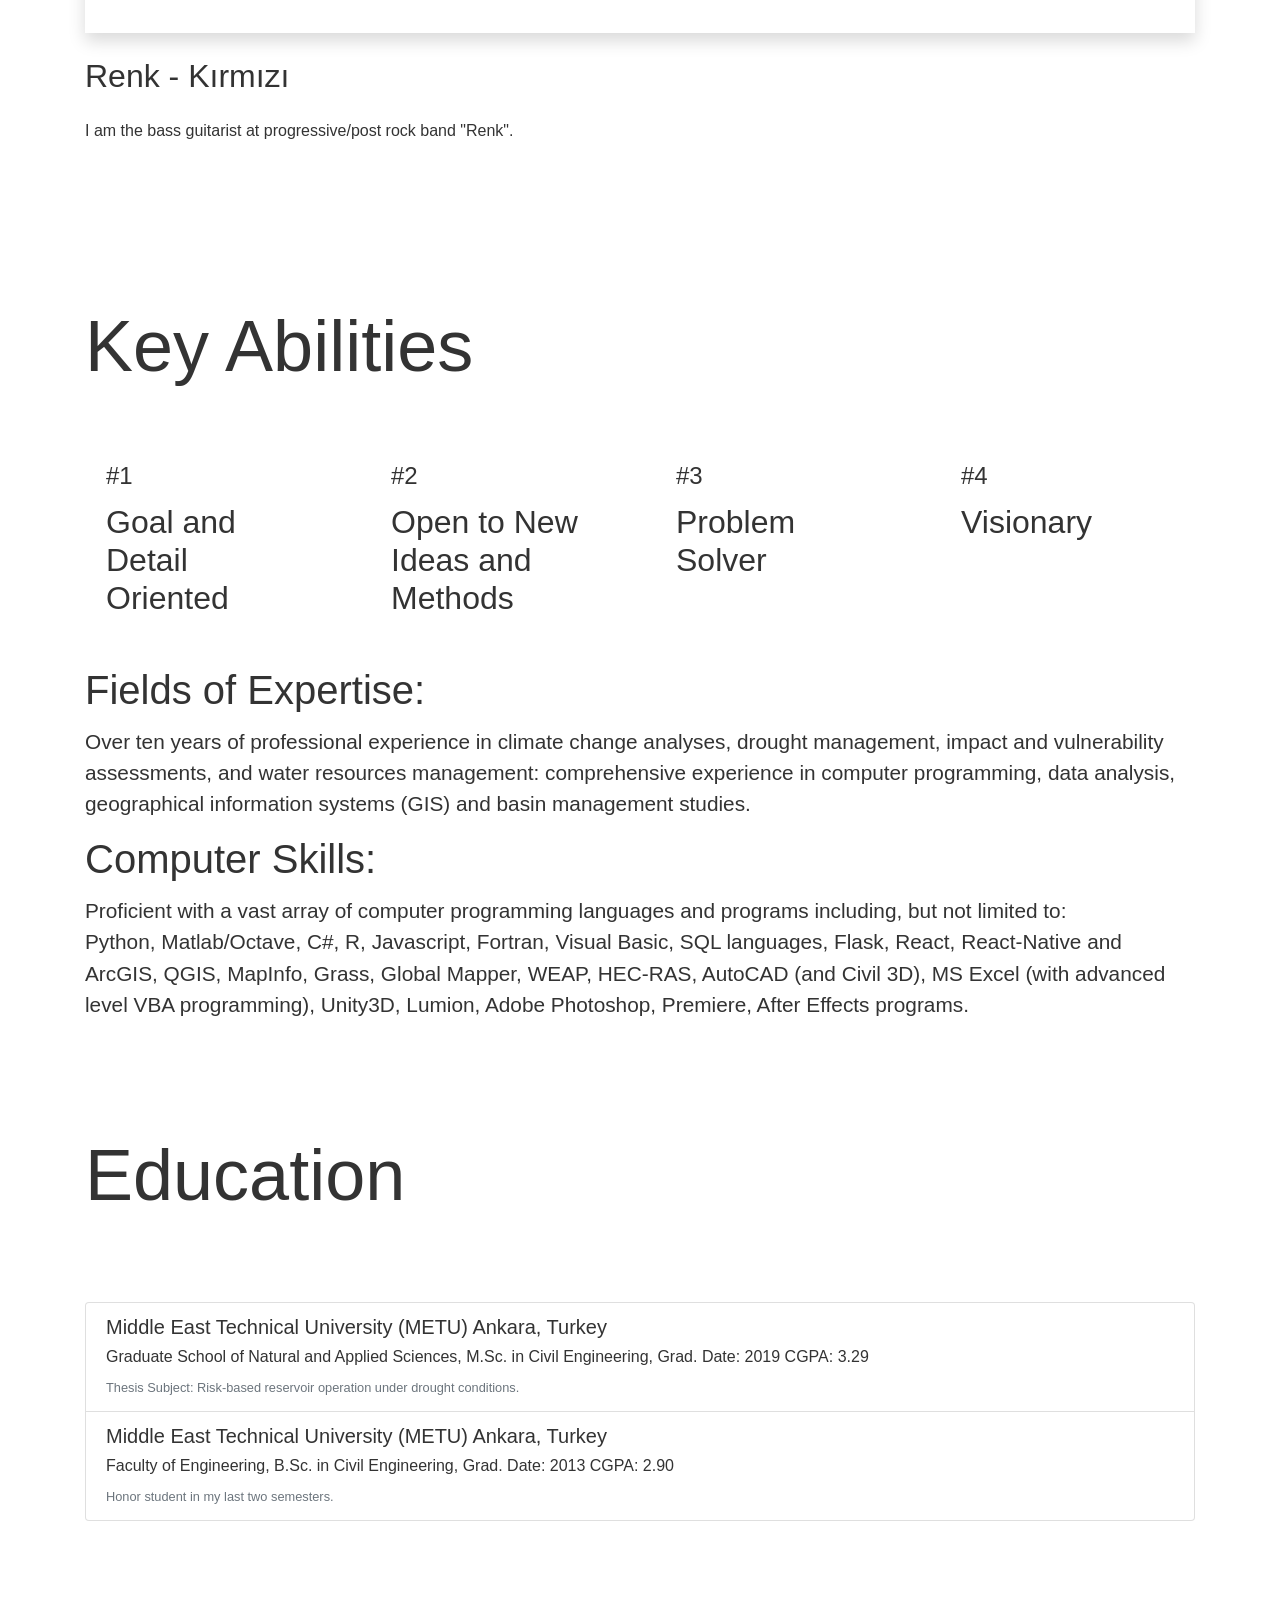
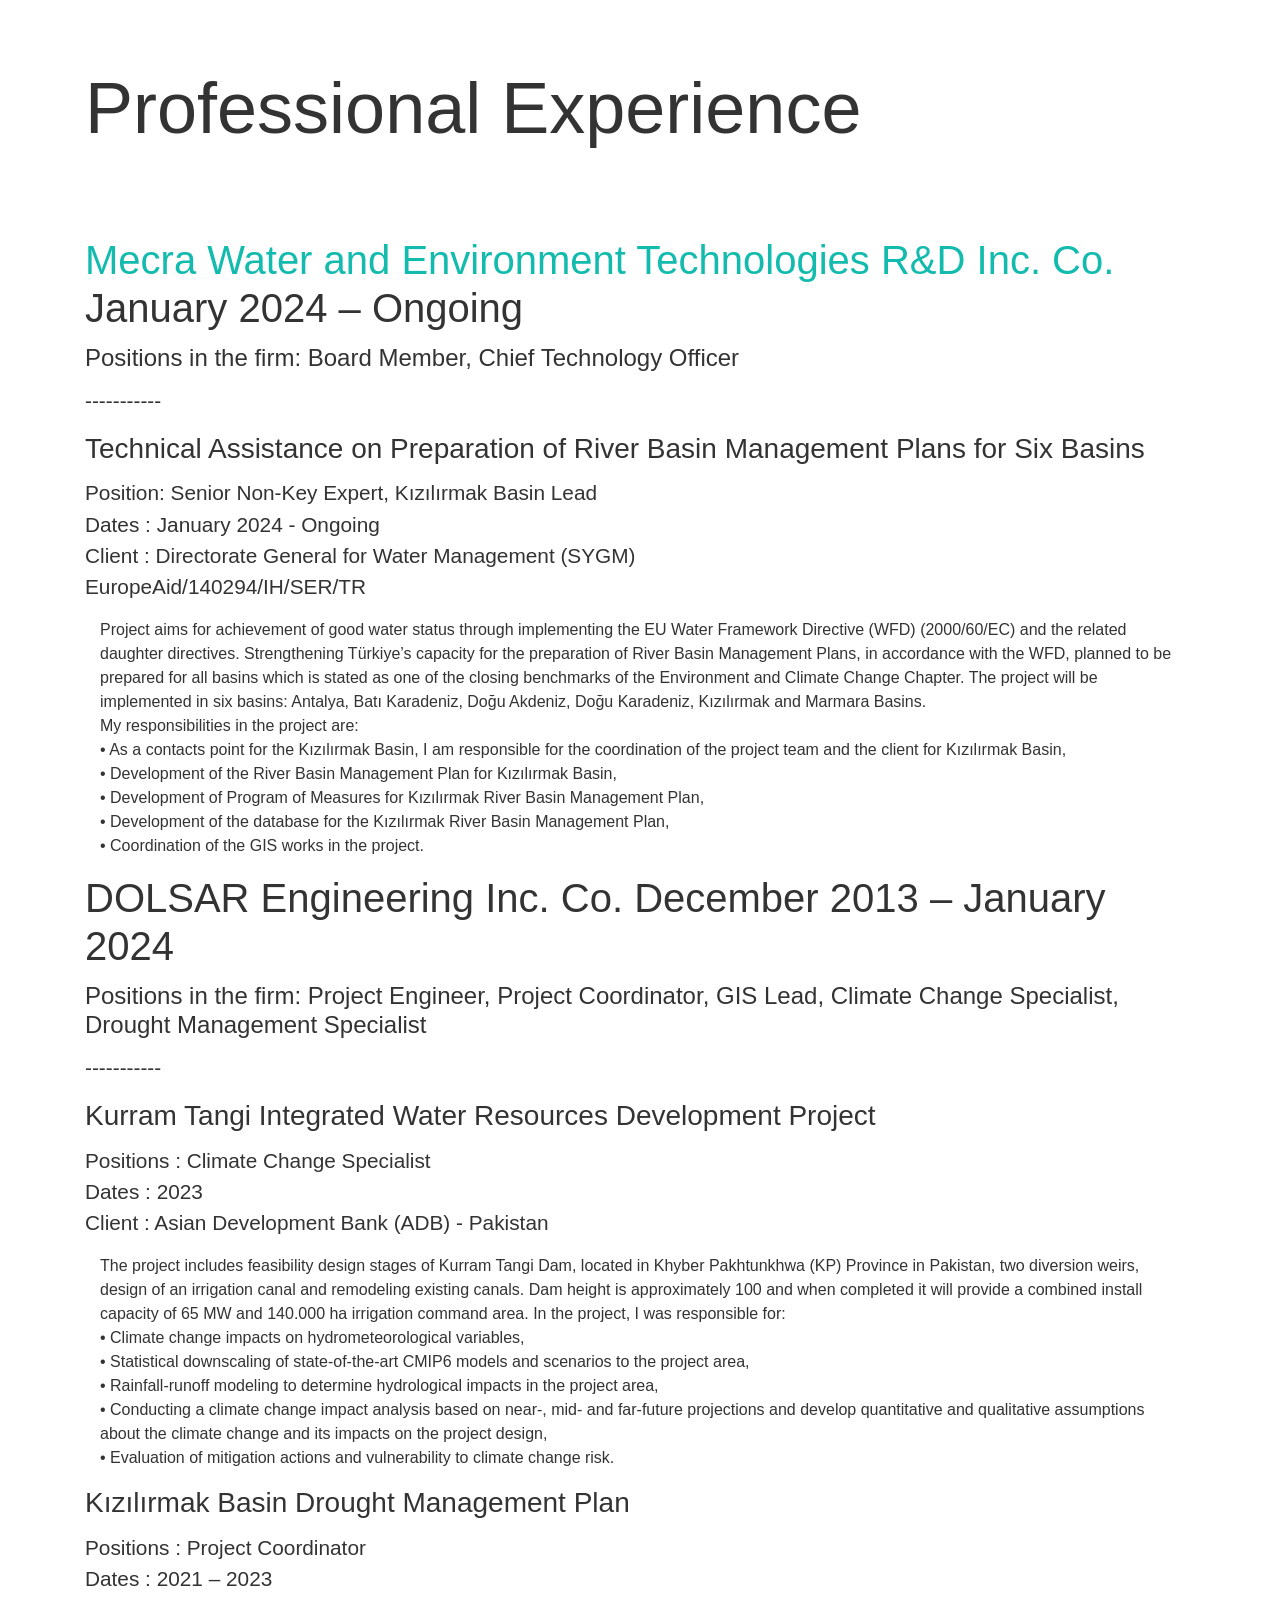
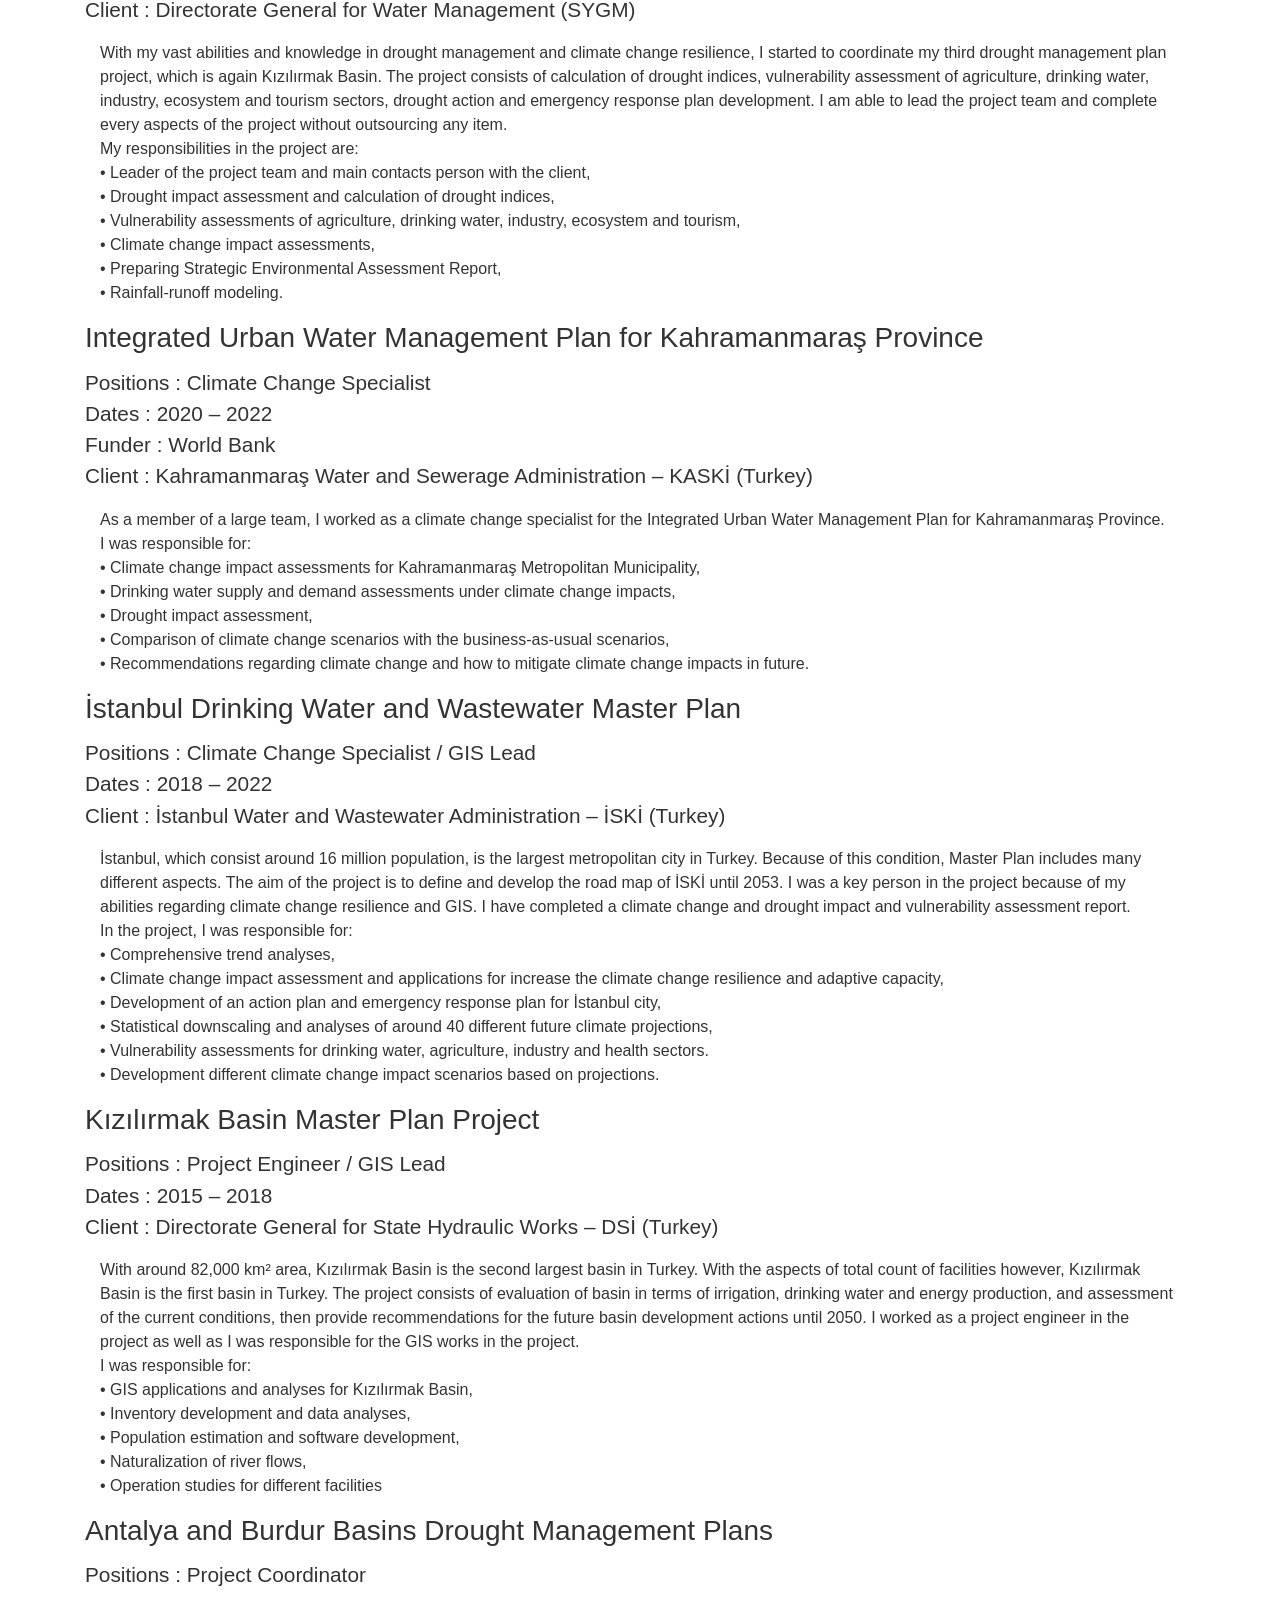
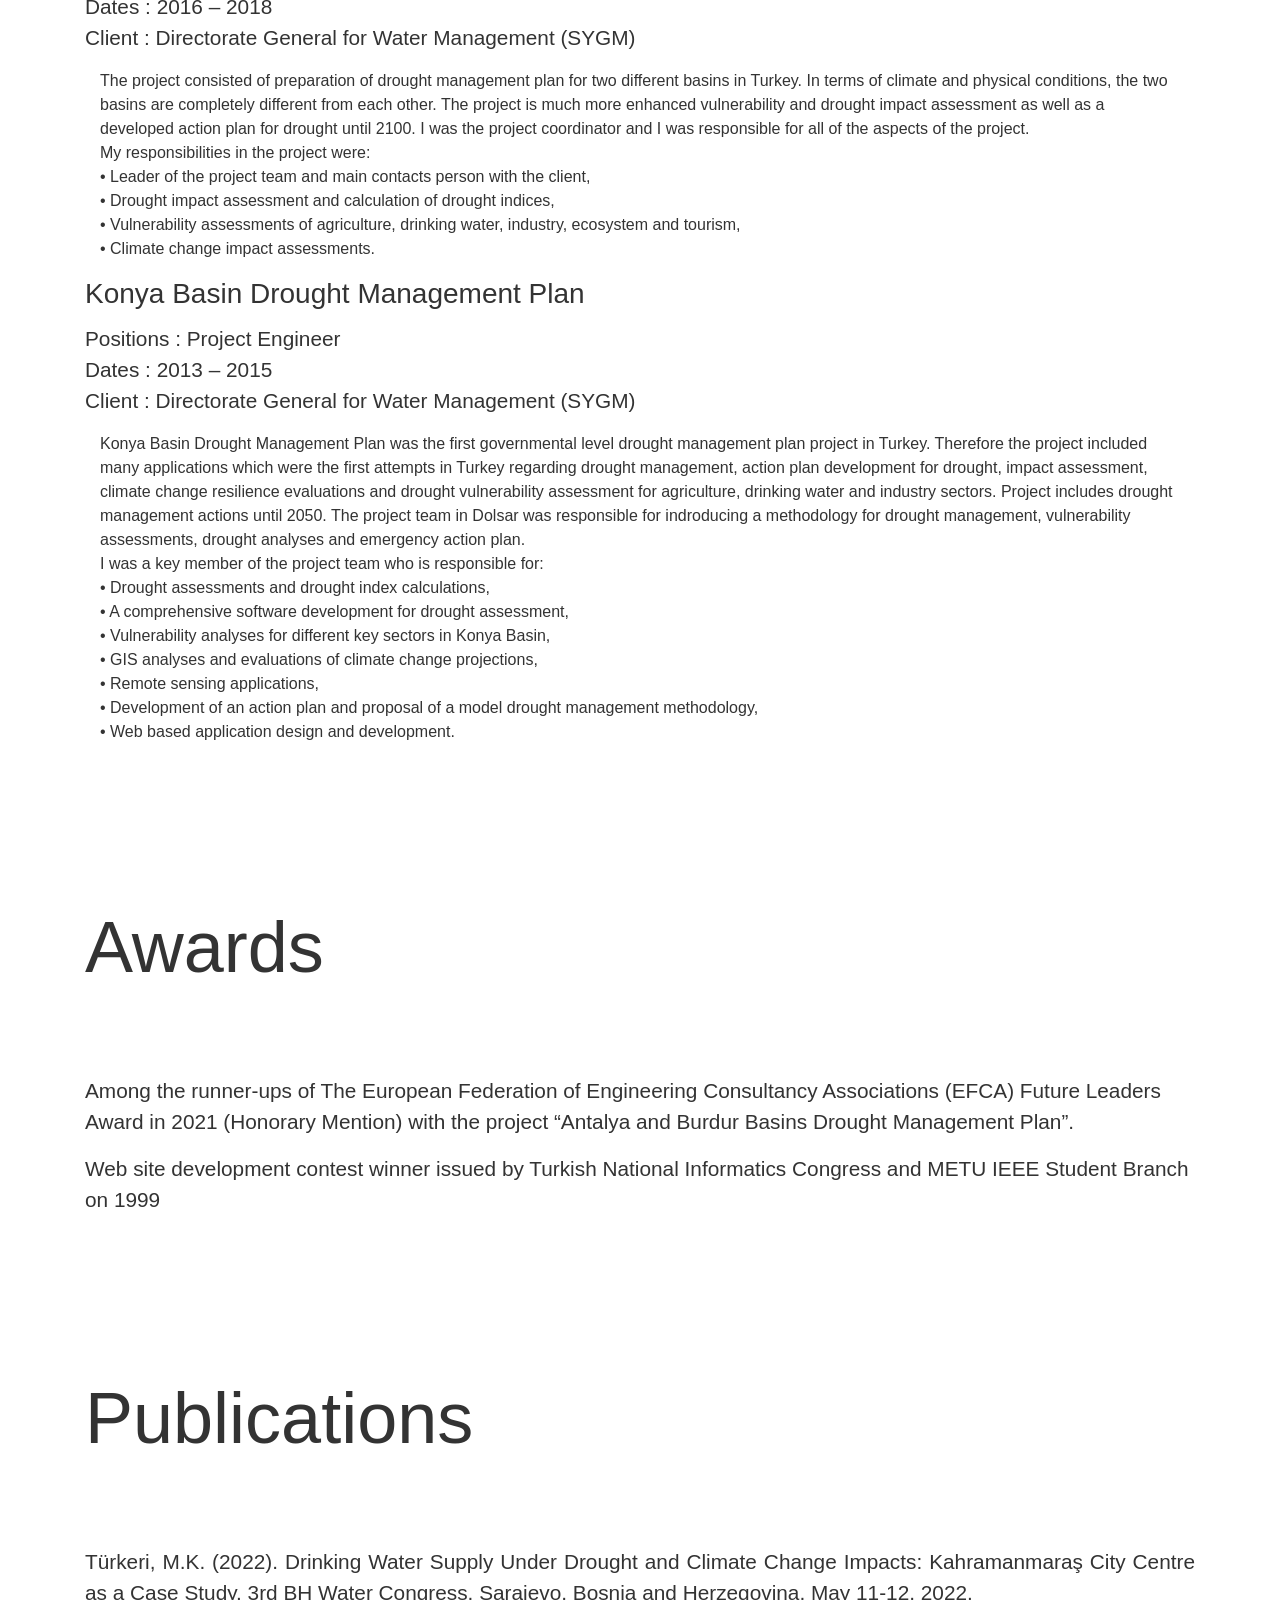
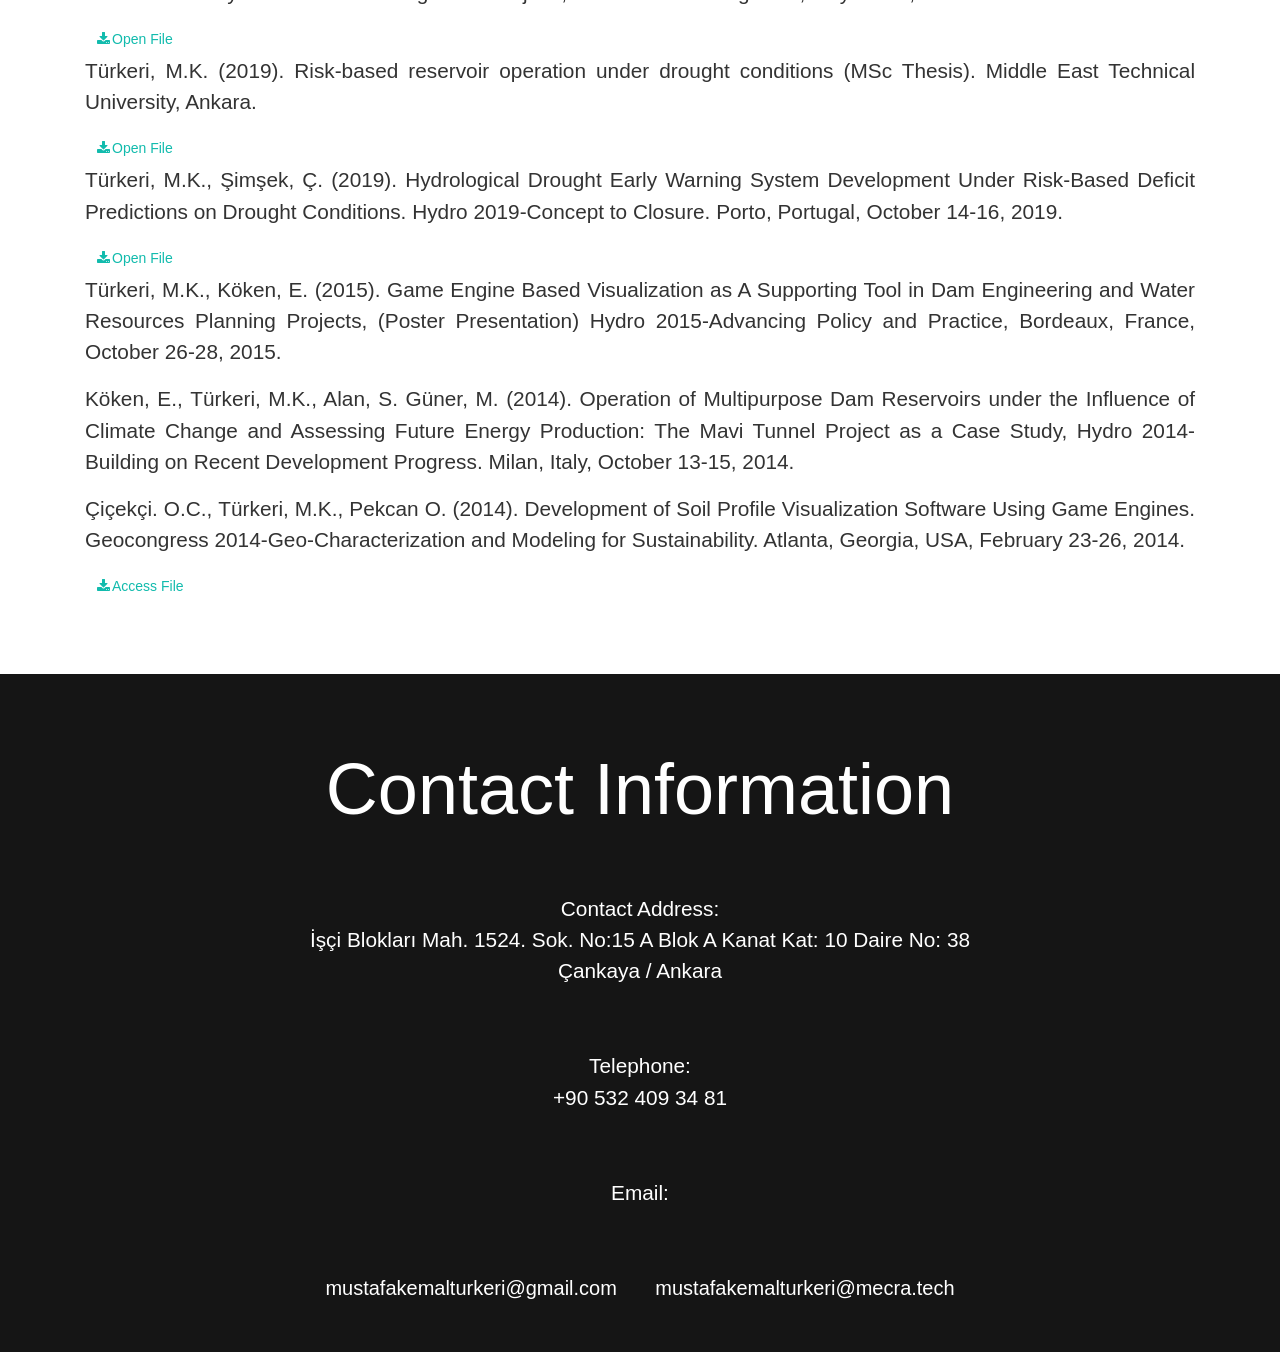
==== commit 8430332b: "Update index.html" ====
--- a/index.html
+++ b/index.html
@@ -51,6 +51,7 @@
           <div class="row">
             <div class="col-md-12">
               <h3 class="" style="">Civil Engineer, M.Sc.<br>Water Resources Engineer<br>Climate Change and Drought Expert<br>Programmer&nbsp;<br>Bass Guitarist<br>at Progressive/Post Rock Band Renk</h3>
+	      <p class="text-left">&nbsp; &nbsp;email:</p>
               <a class="btn btn-link text-left" href="mailto: mustafakemalturkeri@gmail.com">mustafakemalturkeri@gmail.com</a>
 	      <a class="btn btn-link text-left" href="mailto: mustafakemalturkeri@mecra.tech">mustafakemalturkeri@mecra.tech</a>
   	      <p class="text-left">&nbsp; &nbsp;telephone: +90 532 409 34 81</p>
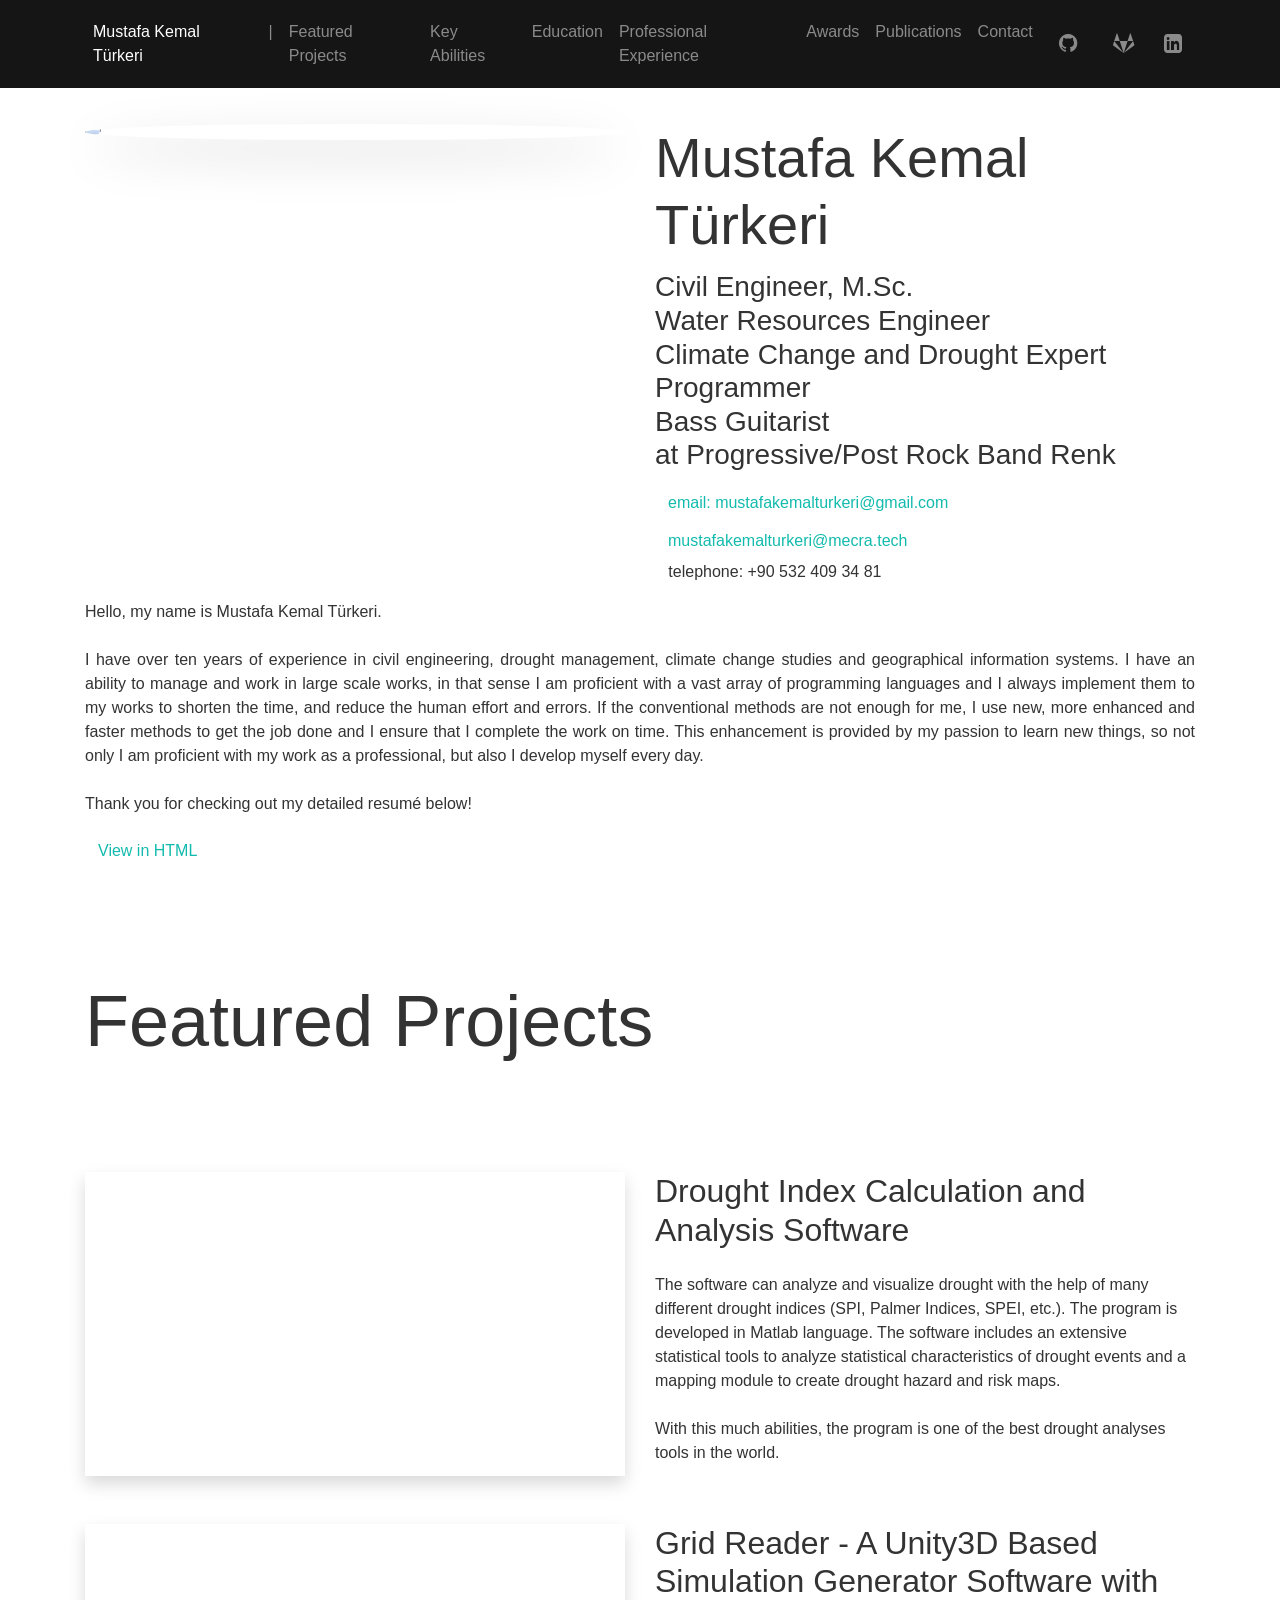
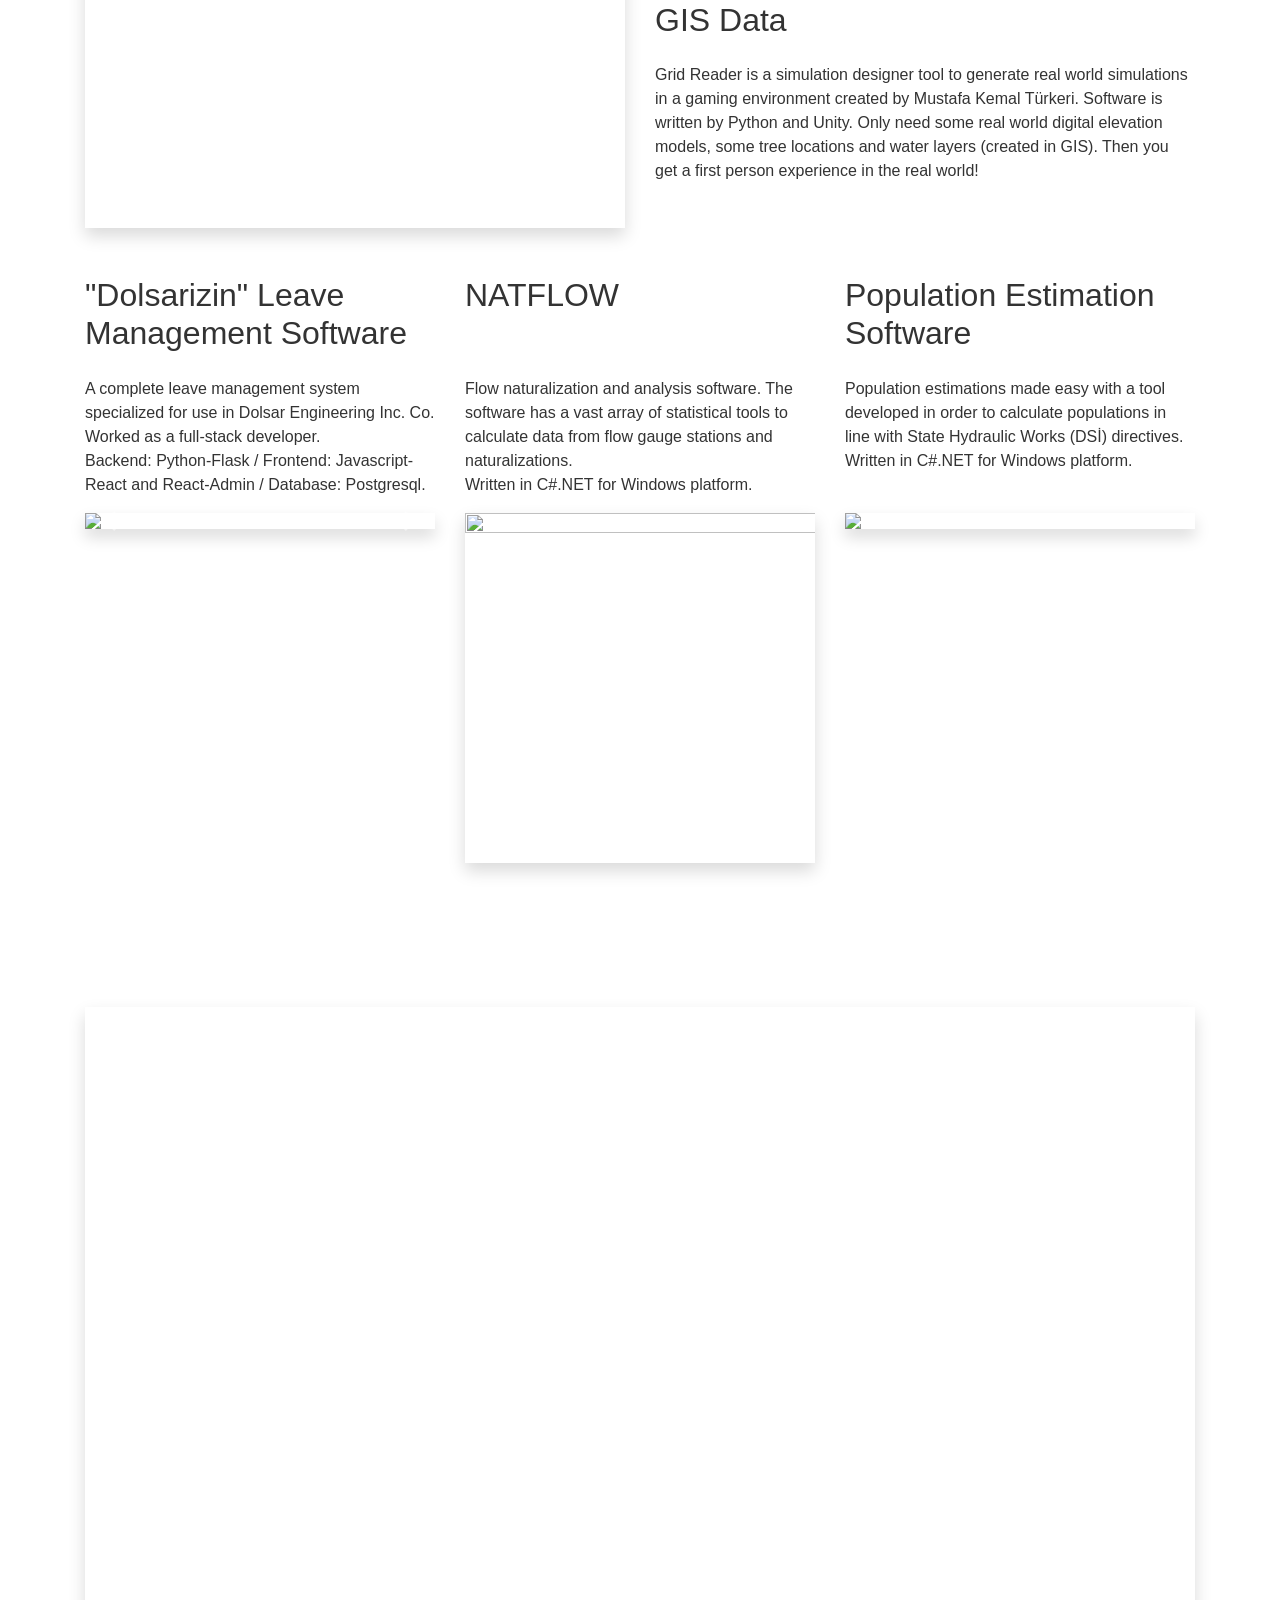
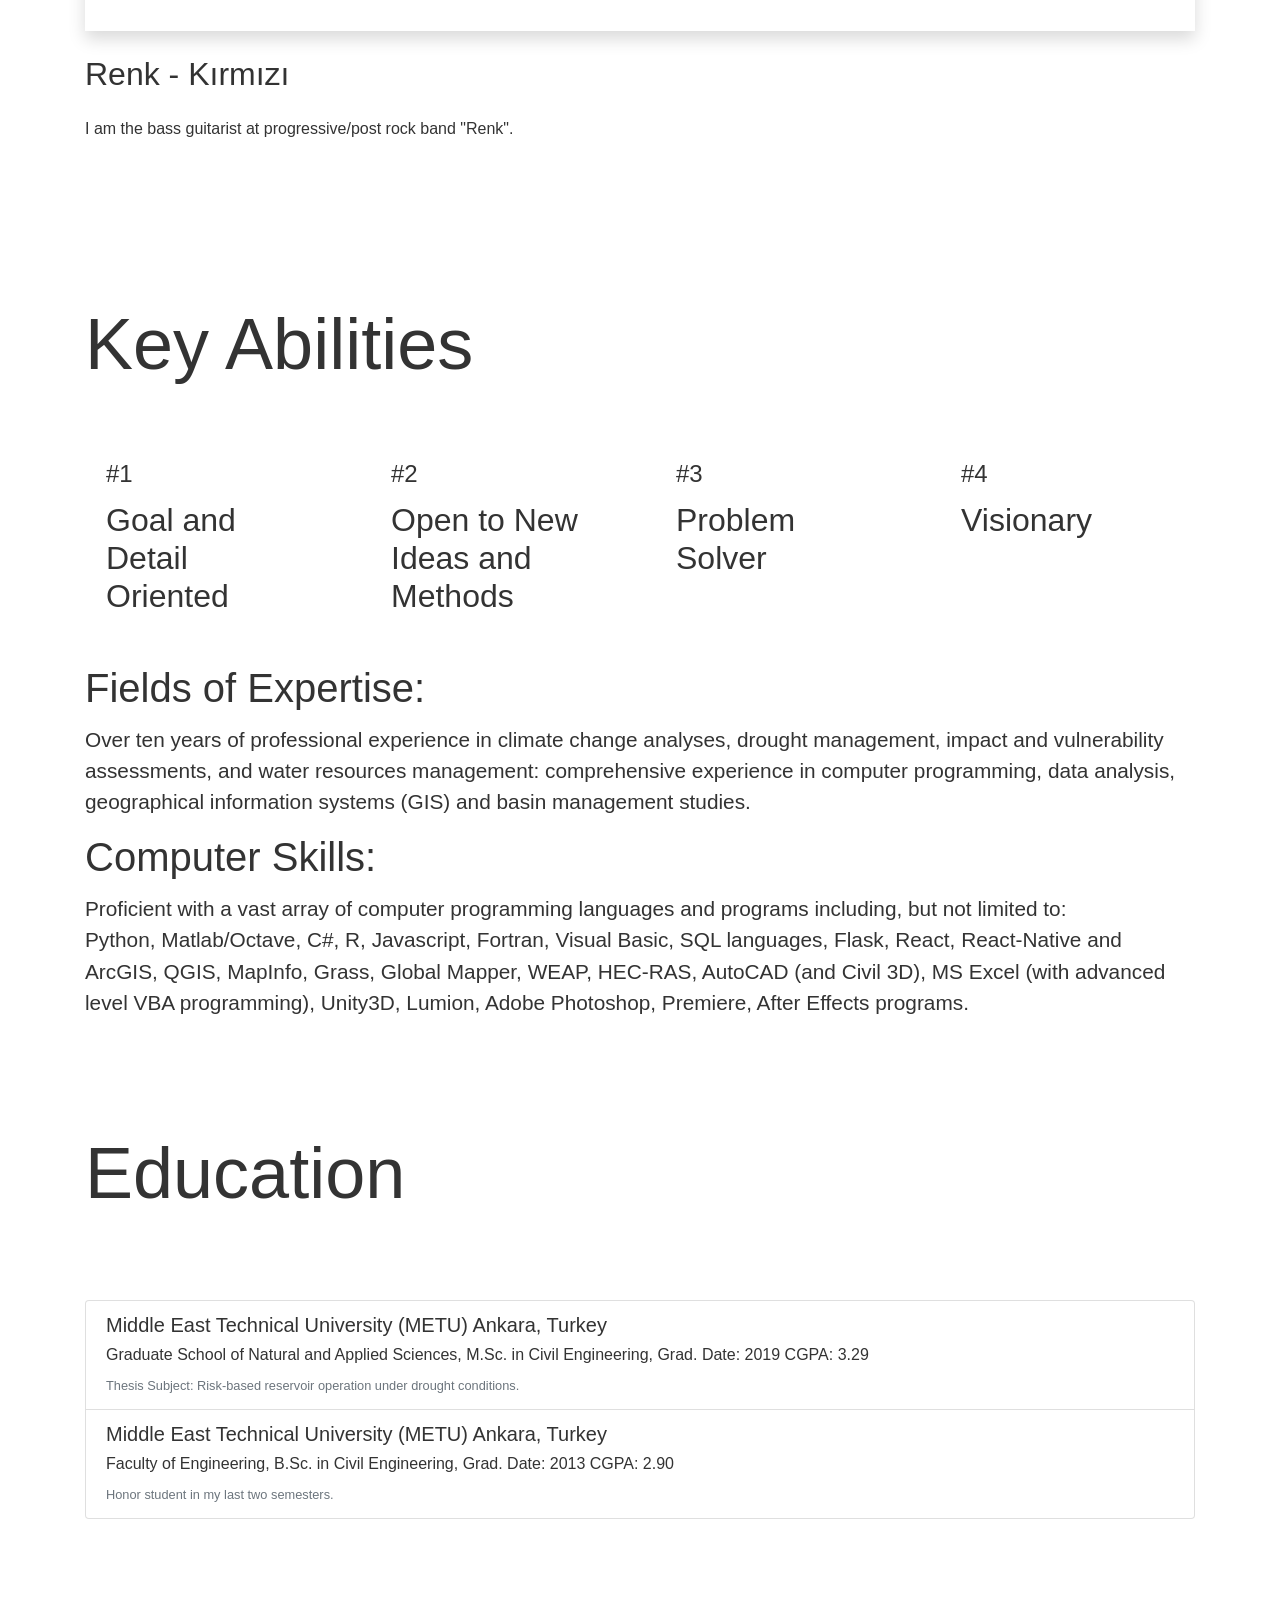
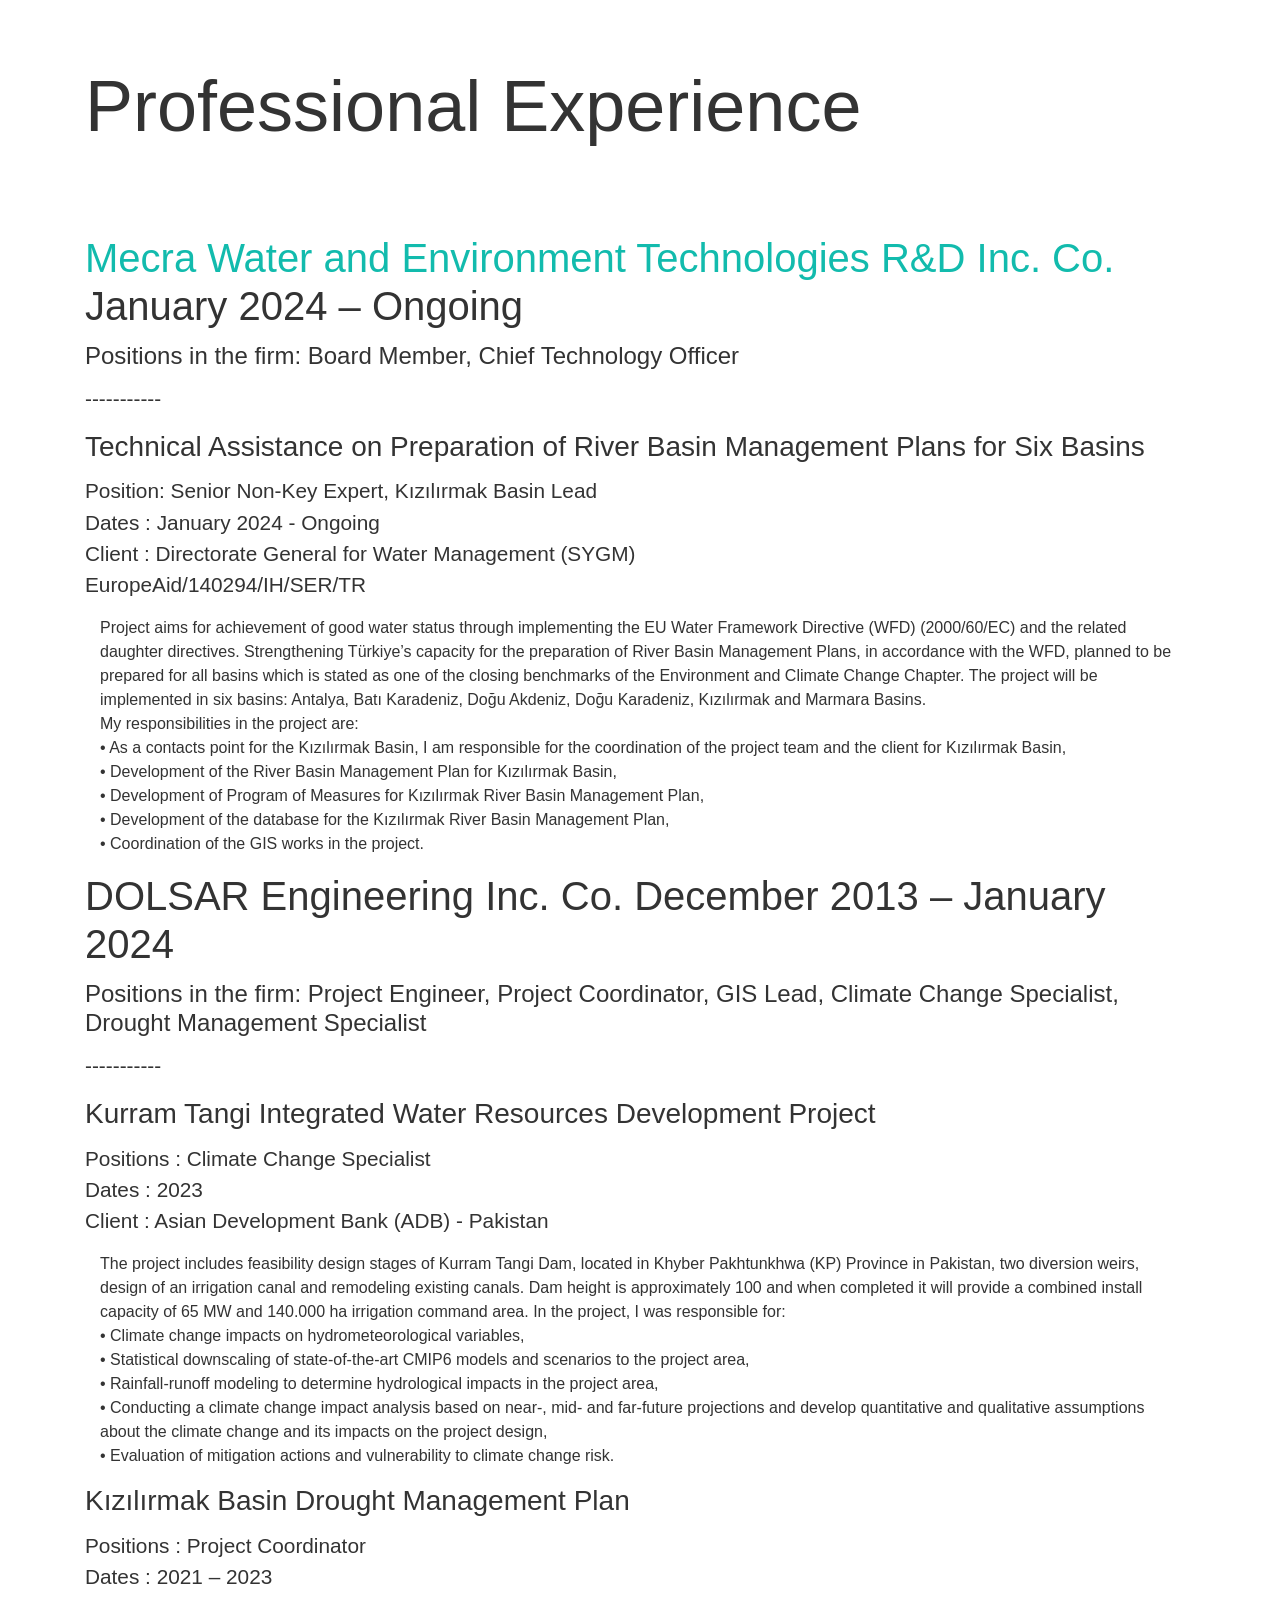
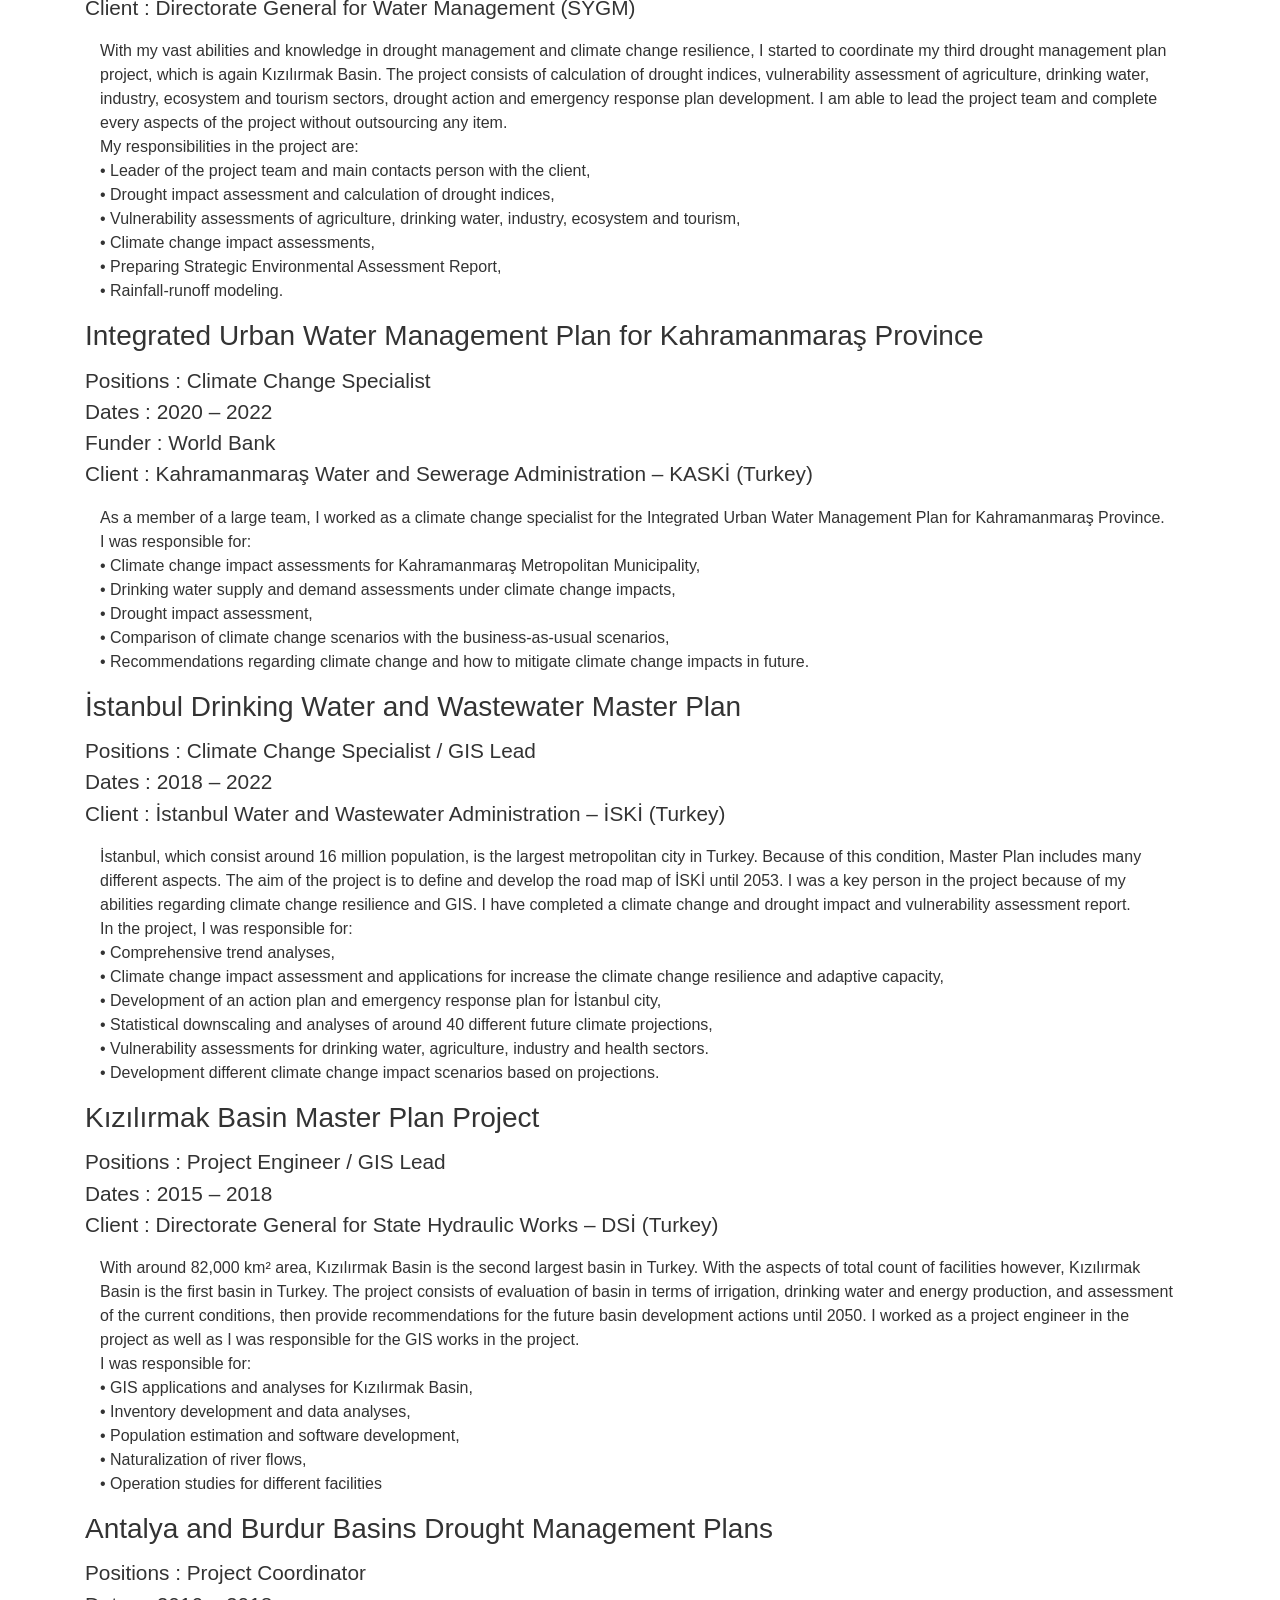
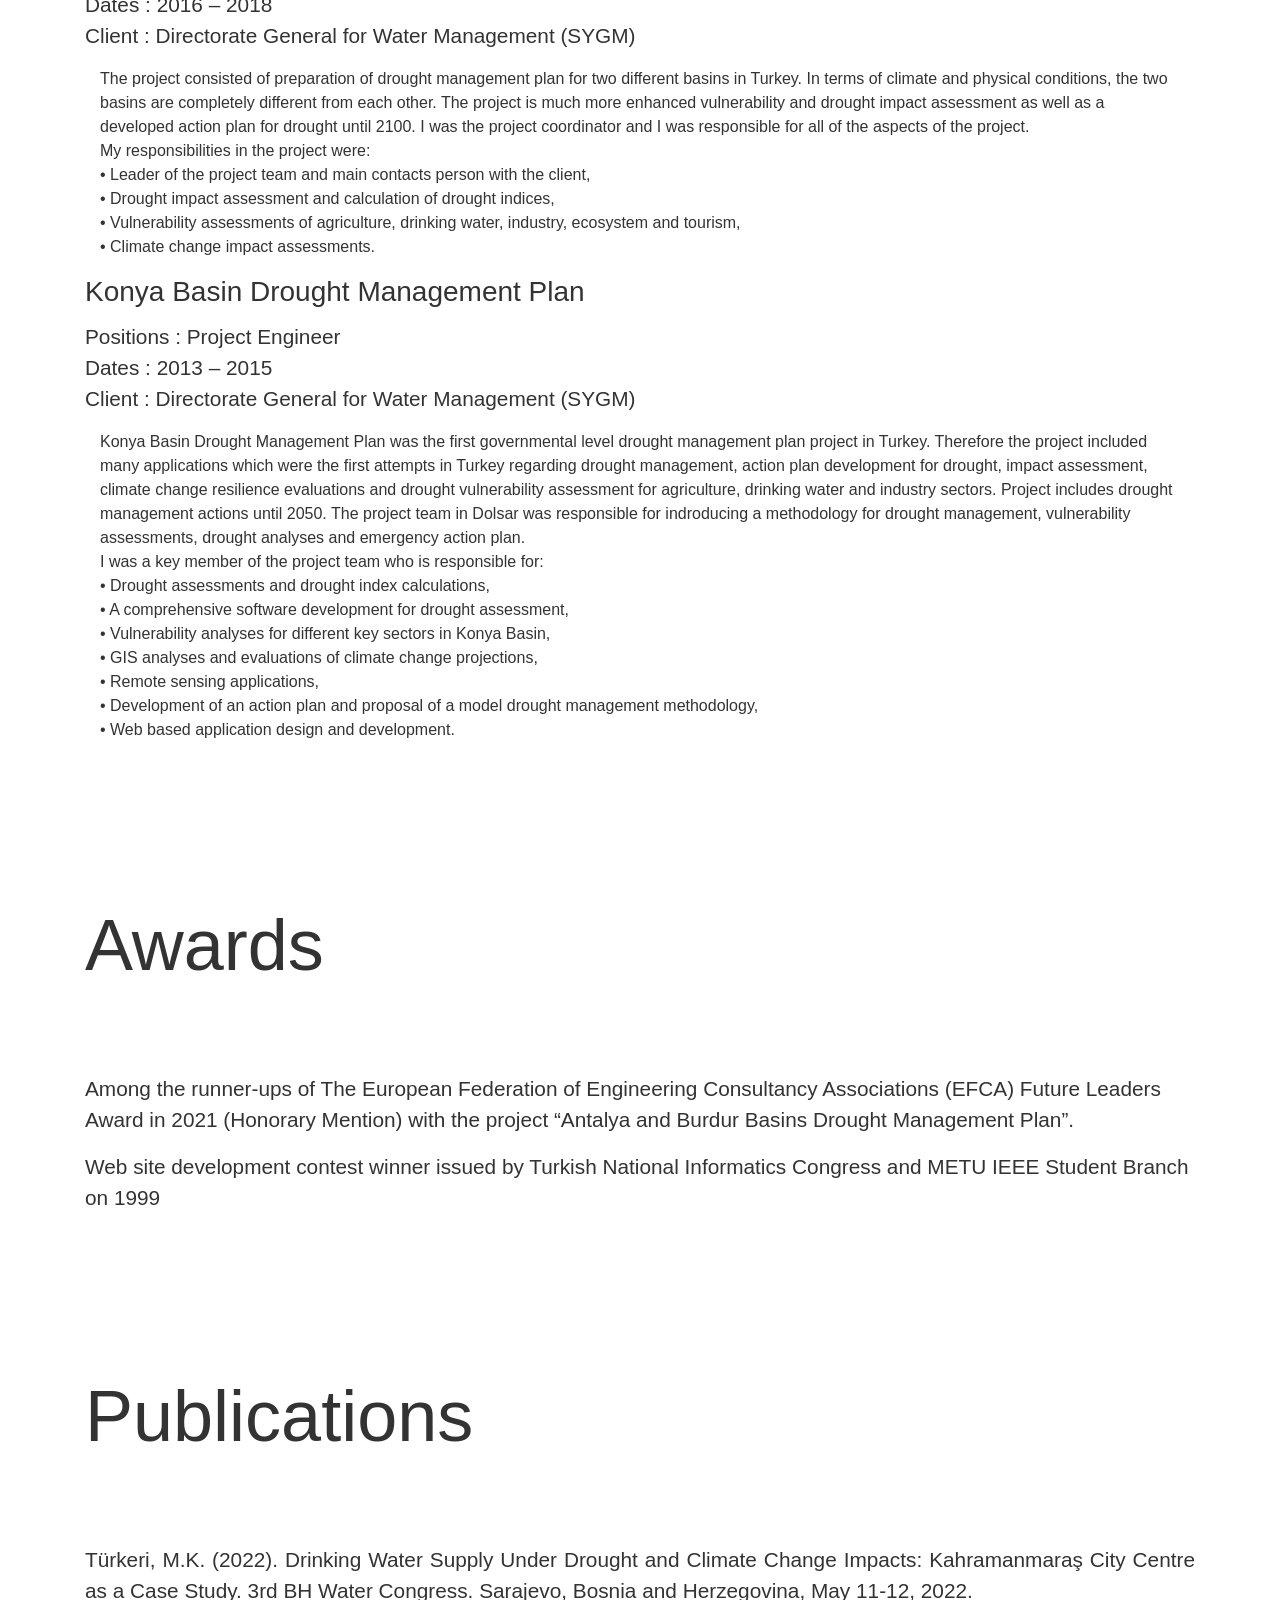
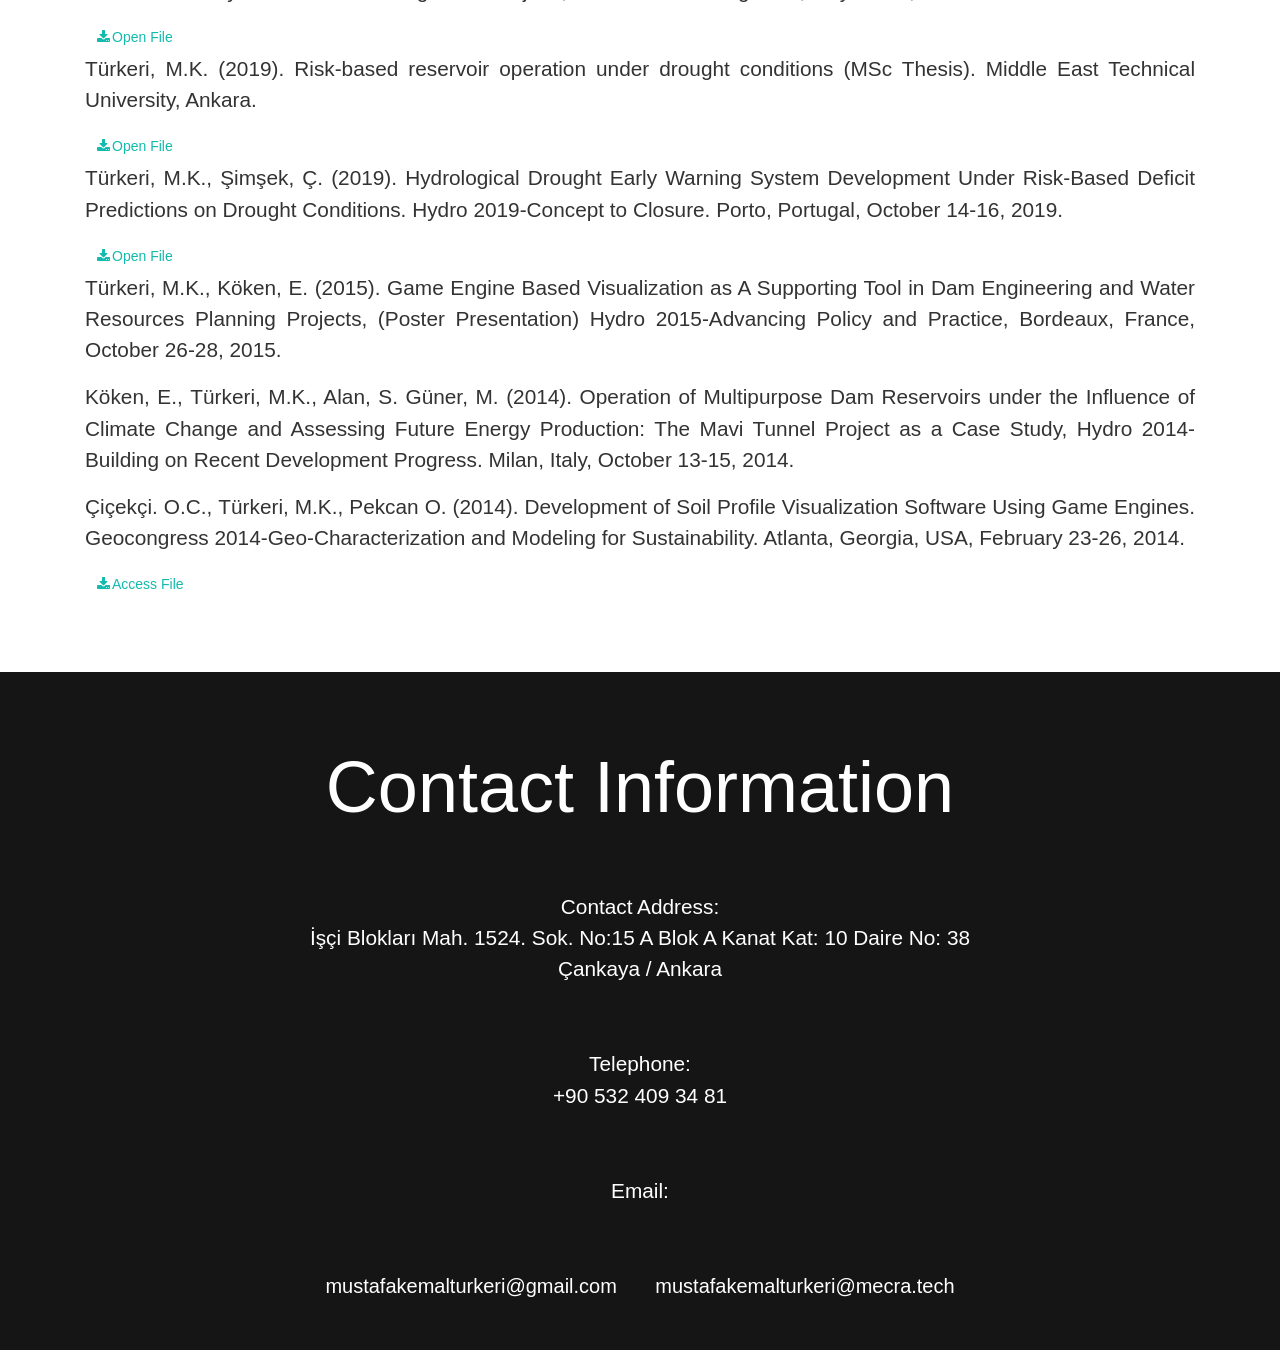
==== commit e62f8e7b: "Update index.html" ====
--- a/index.html
+++ b/index.html
@@ -51,8 +51,7 @@
           <div class="row">
             <div class="col-md-12">
               <h3 class="" style="">Civil Engineer, M.Sc.<br>Water Resources Engineer<br>Climate Change and Drought Expert<br>Programmer&nbsp;<br>Bass Guitarist<br>at Progressive/Post Rock Band Renk</h3>
-	      <p class="text-left">&nbsp; &nbsp;email:</p>
-              <a class="btn btn-link text-left" href="mailto: mustafakemalturkeri@gmail.com">mustafakemalturkeri@gmail.com</a>
+              <a class="btn btn-link text-left" href="mailto: mustafakemalturkeri@gmail.com">email: mustafakemalturkeri@gmail.com</a>
 	      <a class="btn btn-link text-left" href="mailto: mustafakemalturkeri@mecra.tech">mustafakemalturkeri@mecra.tech</a>
   	      <p class="text-left">&nbsp; &nbsp;telephone: +90 532 409 34 81</p>
 	    </div>
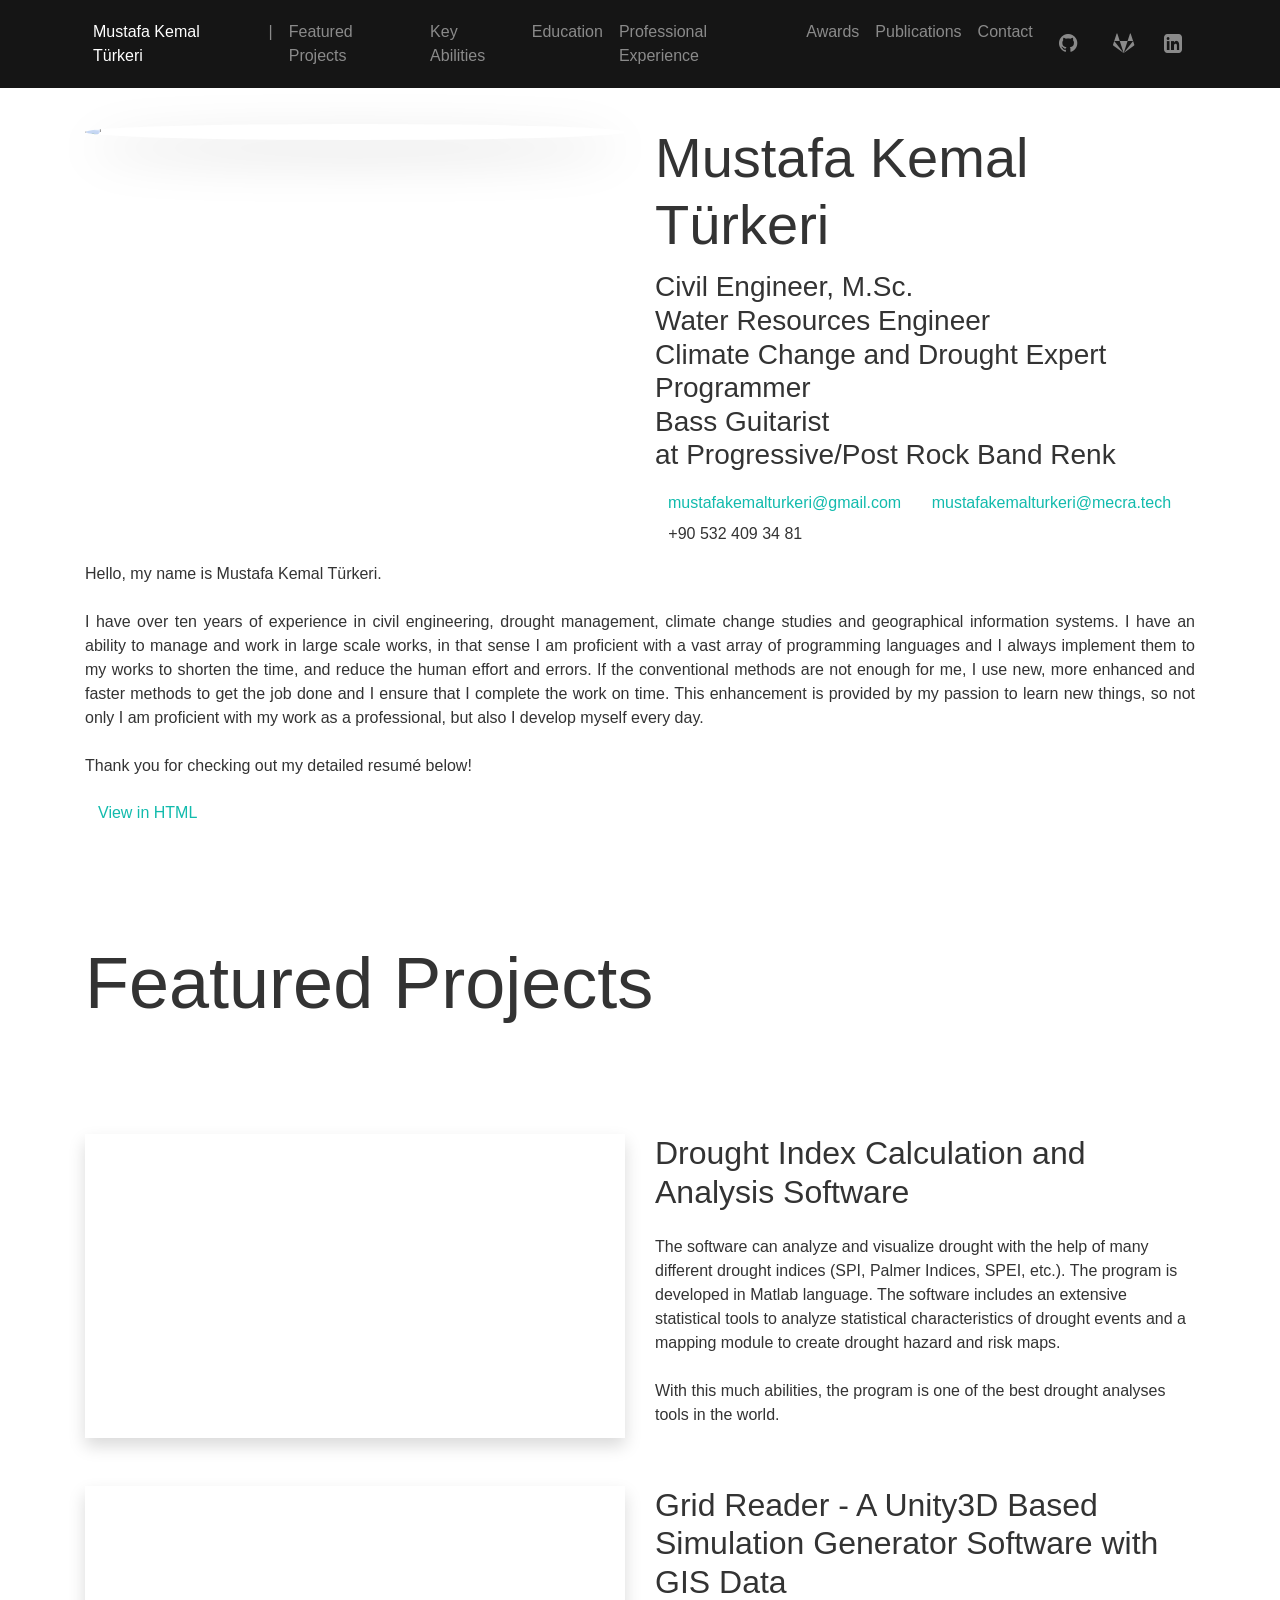
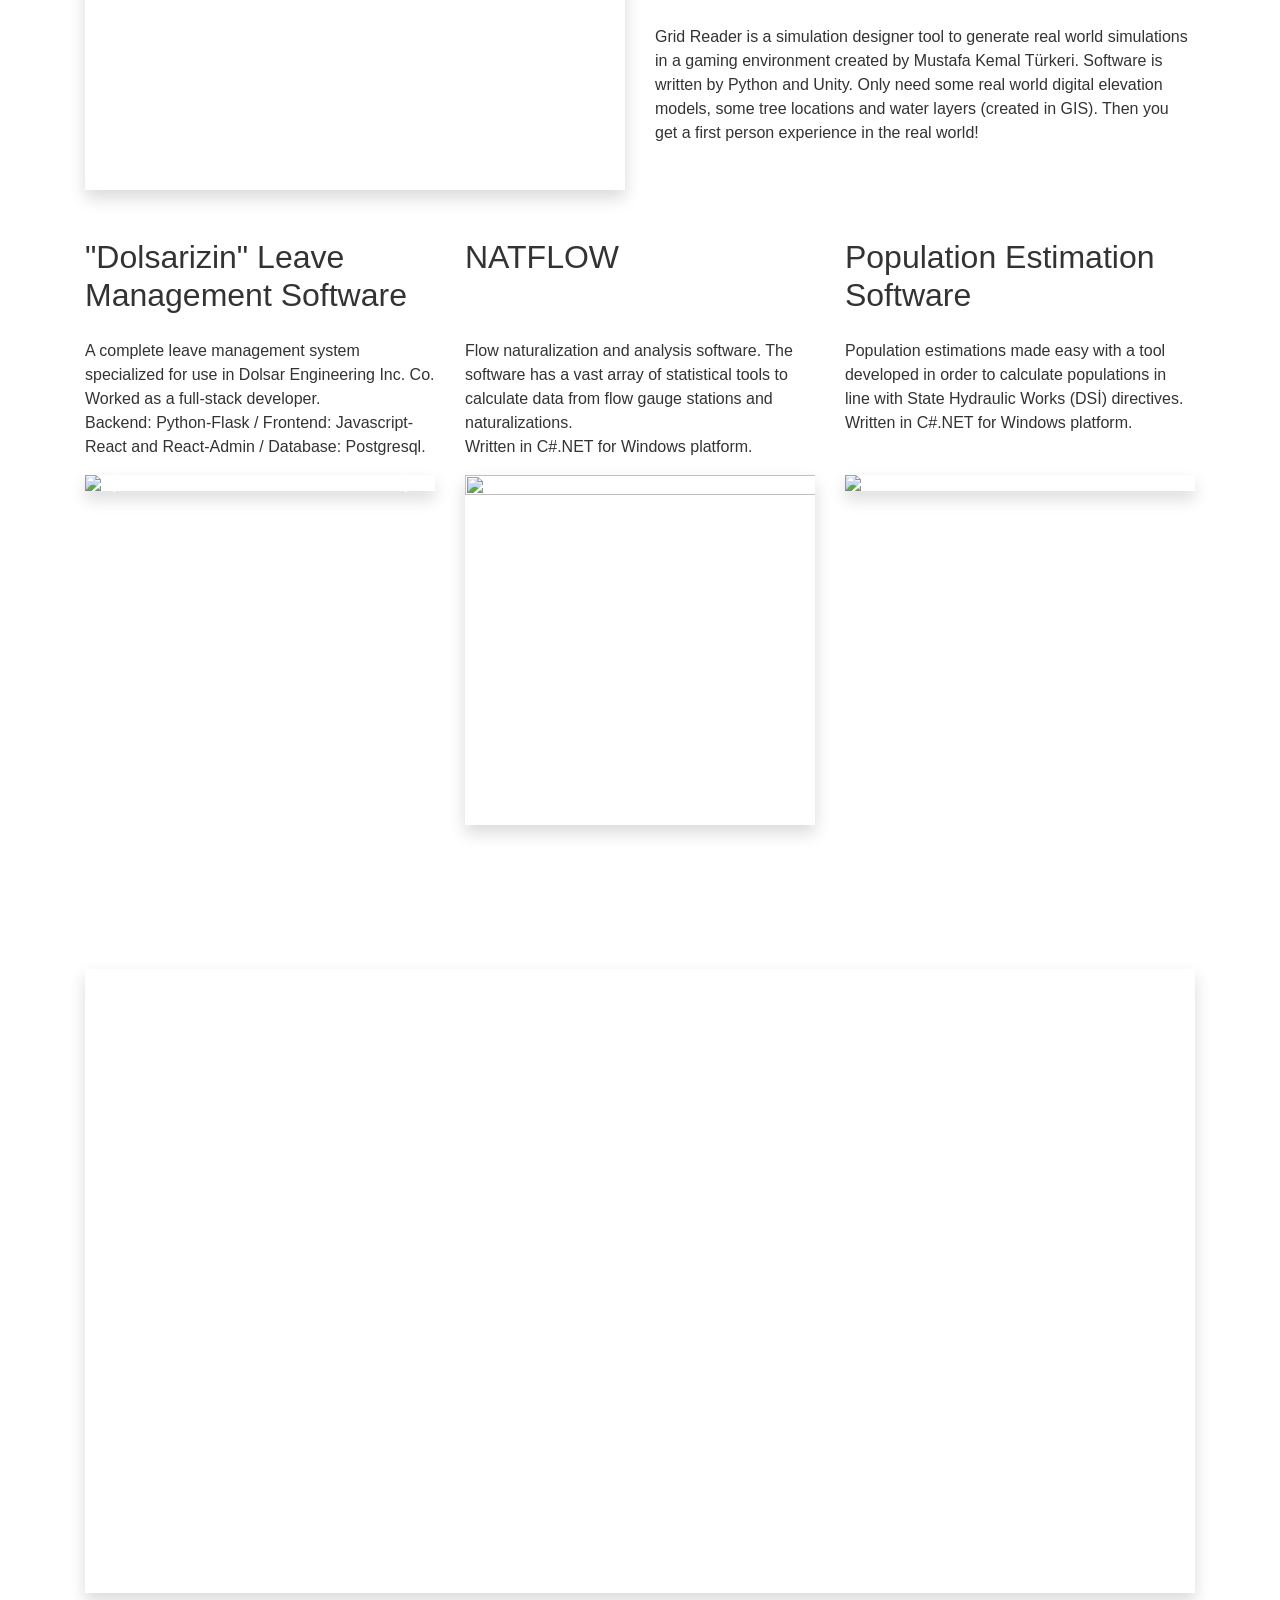
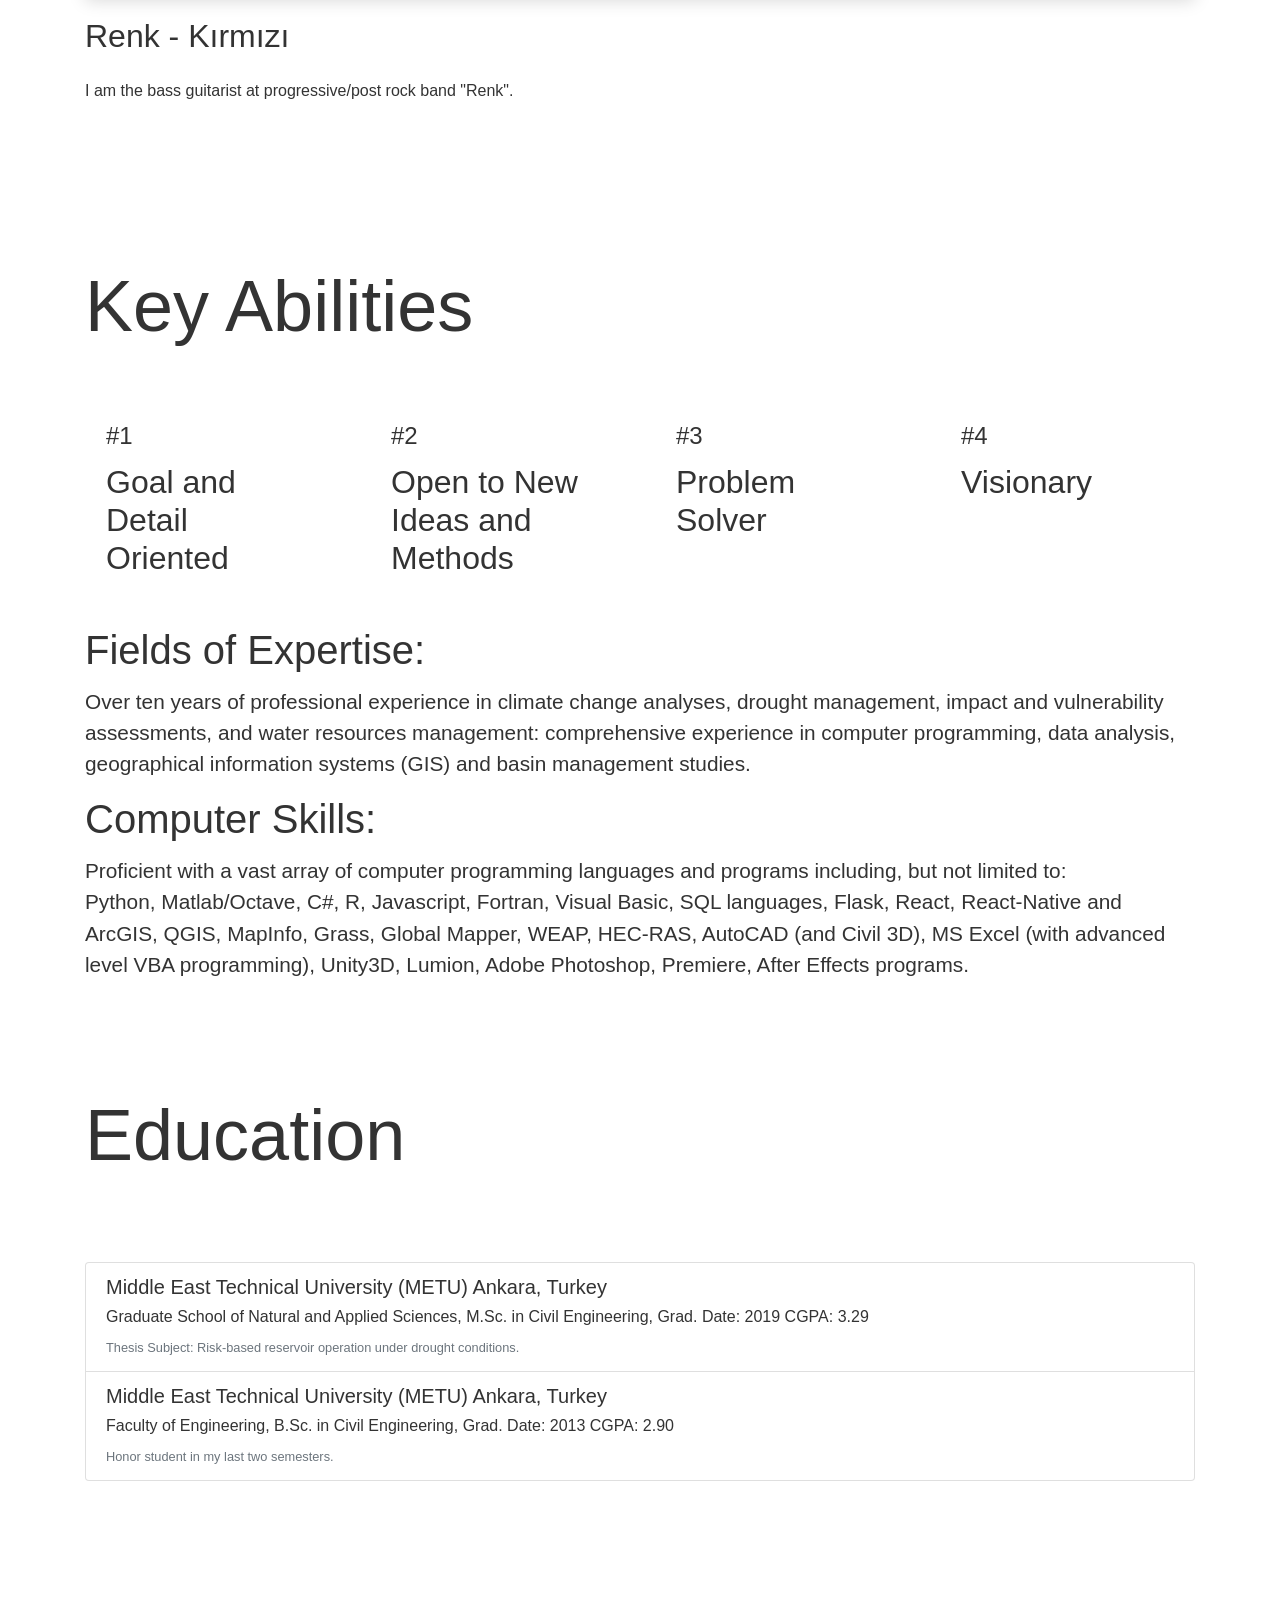
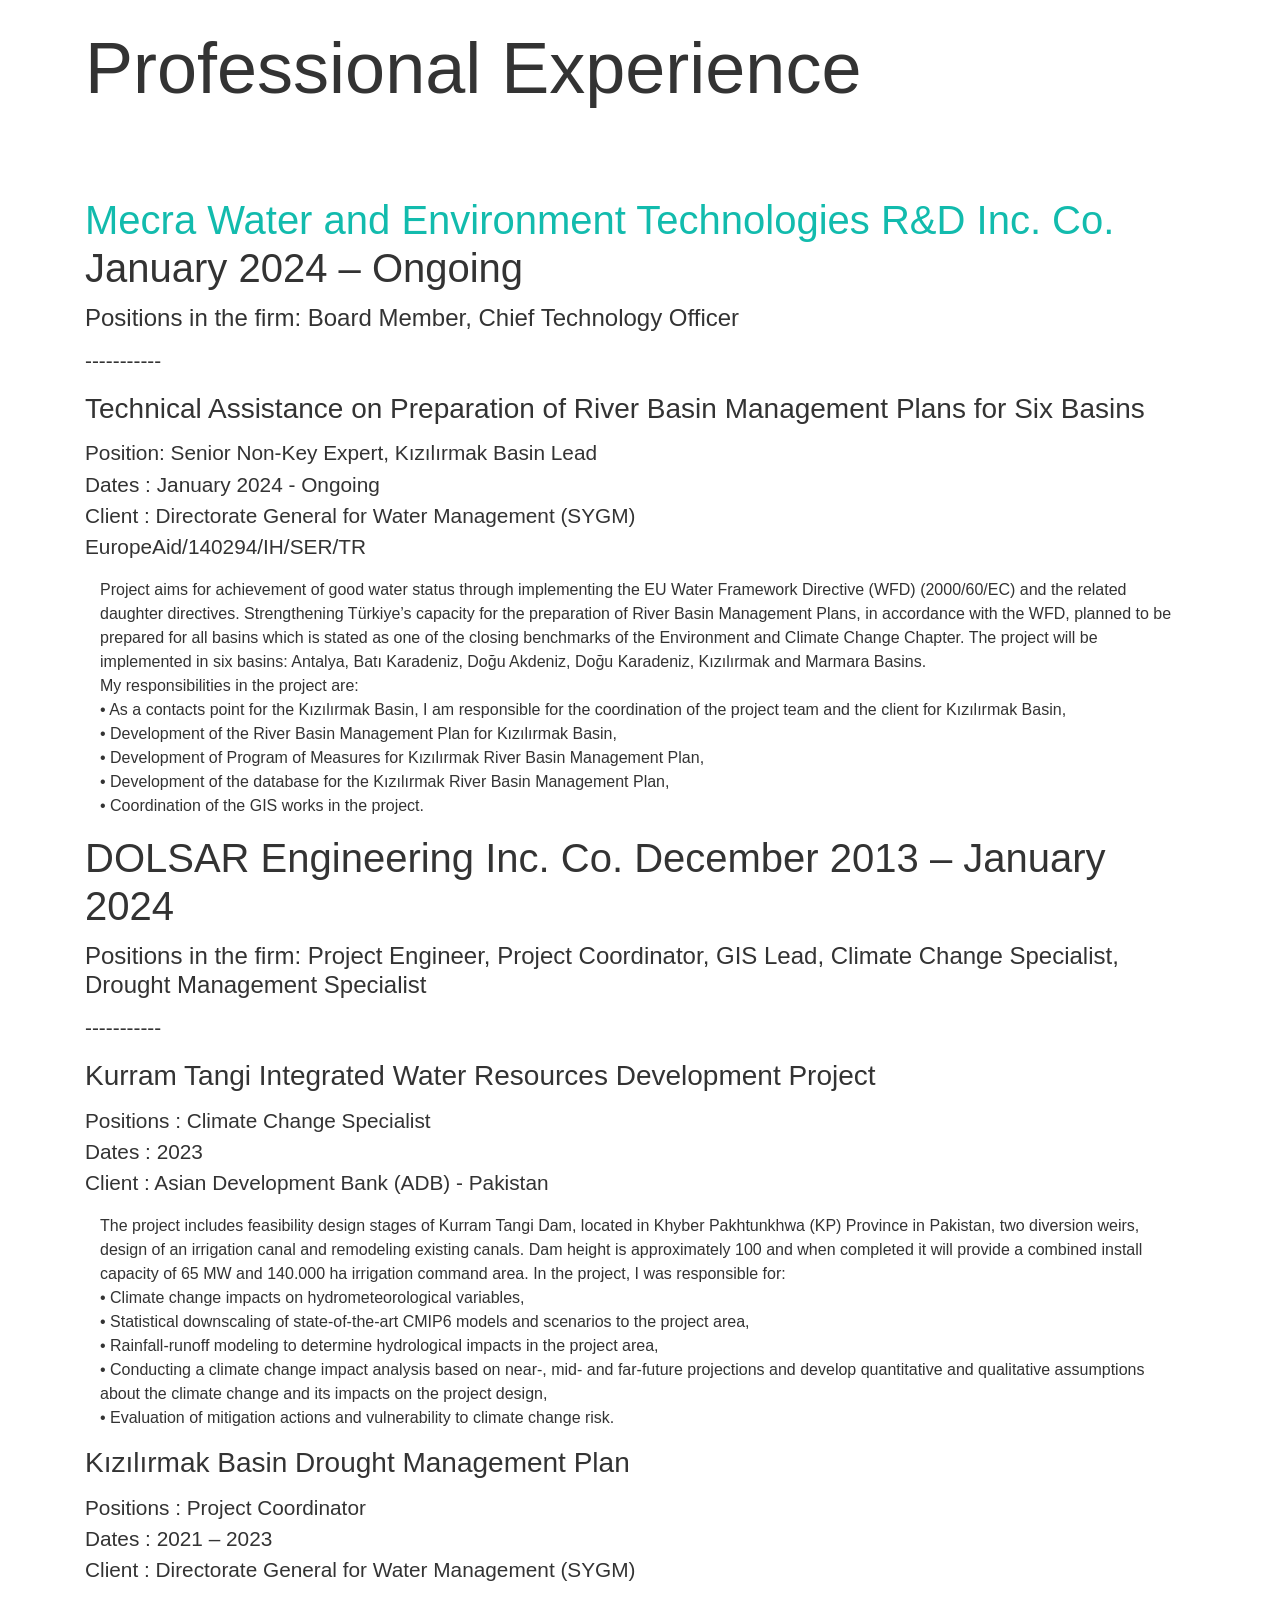
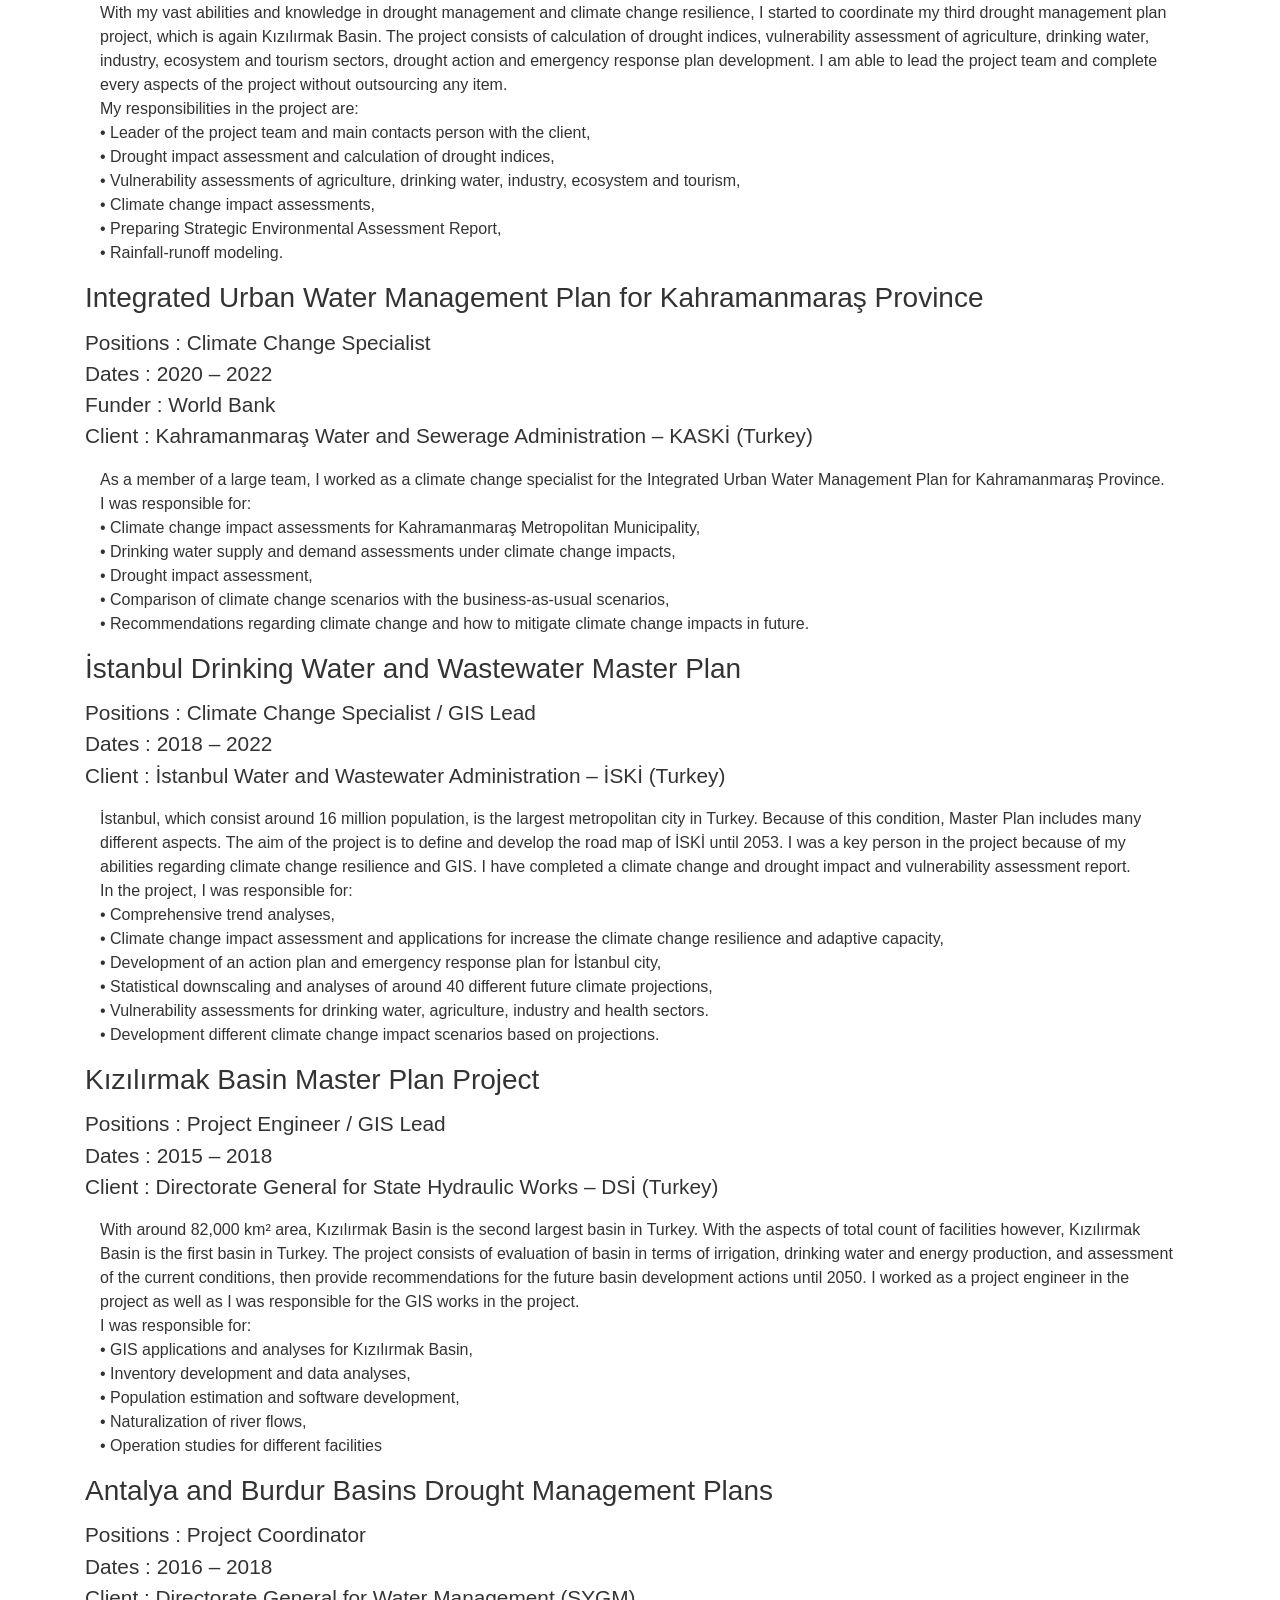
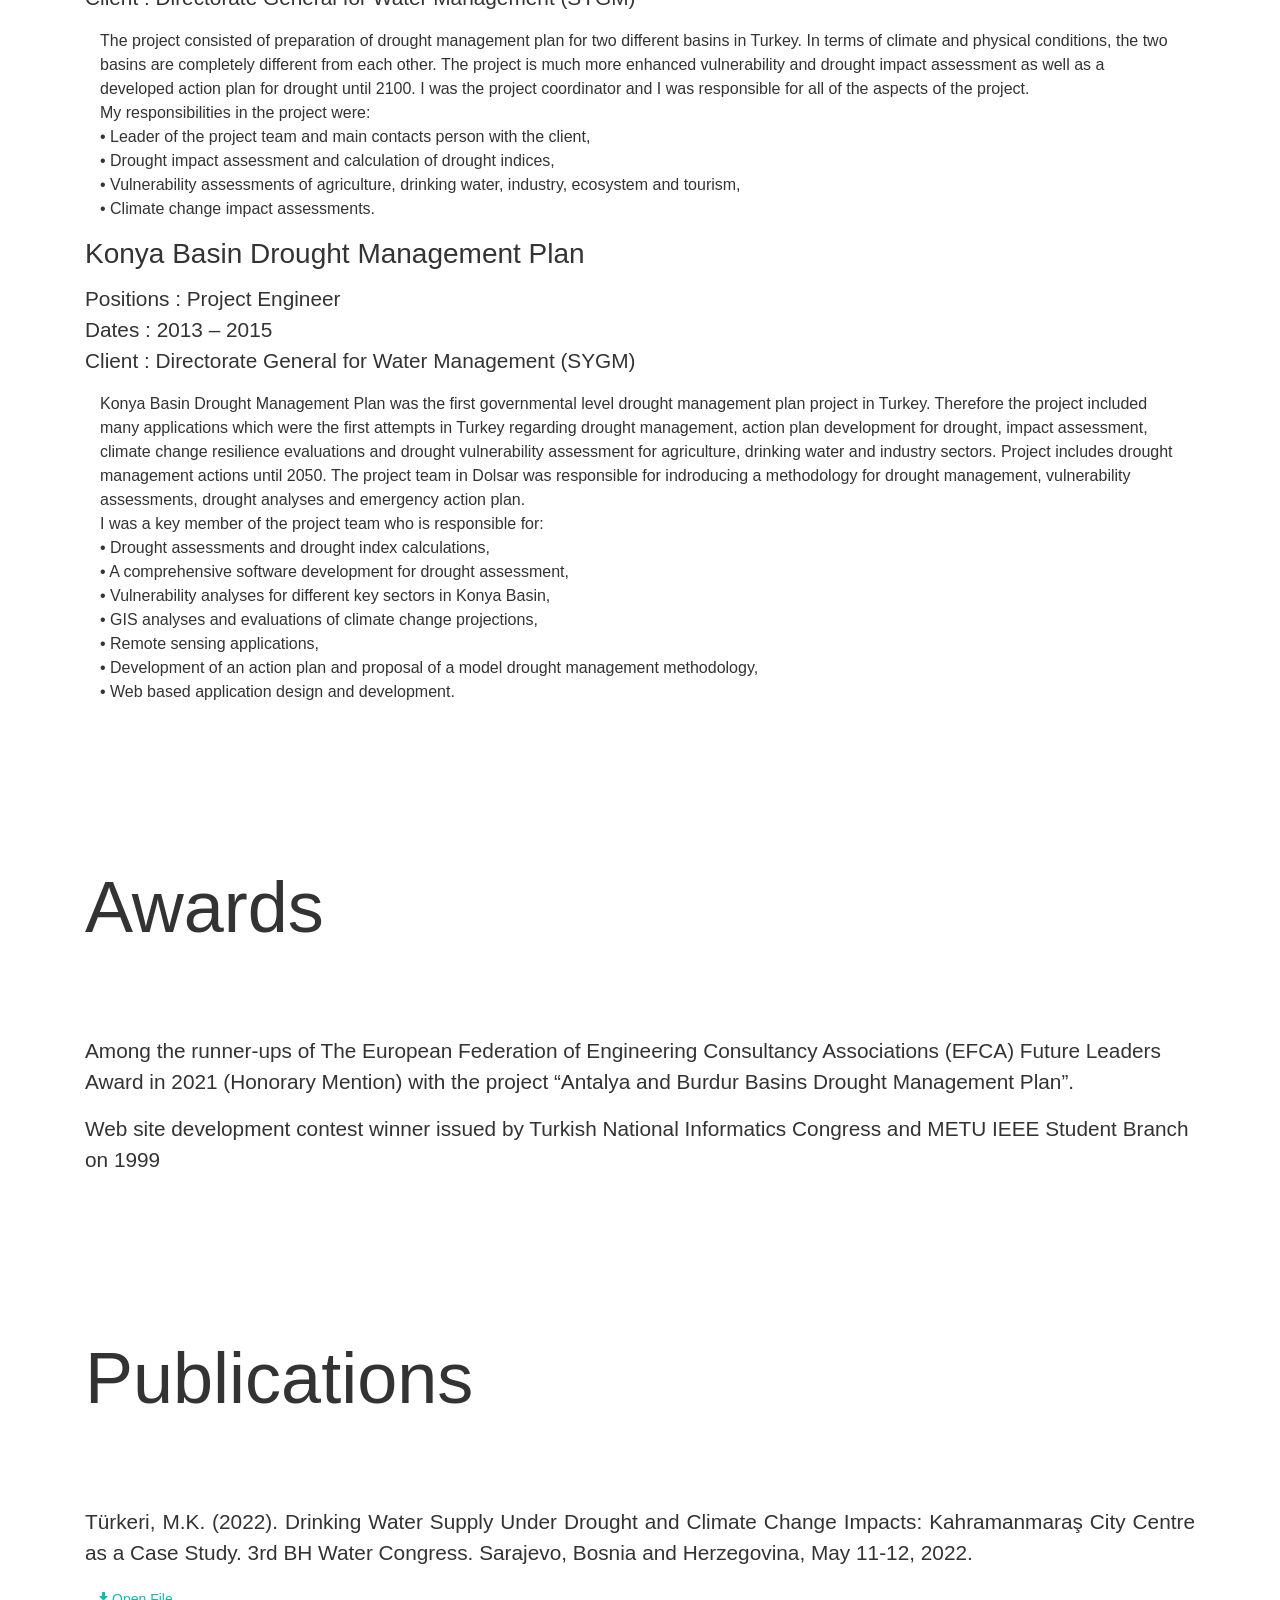
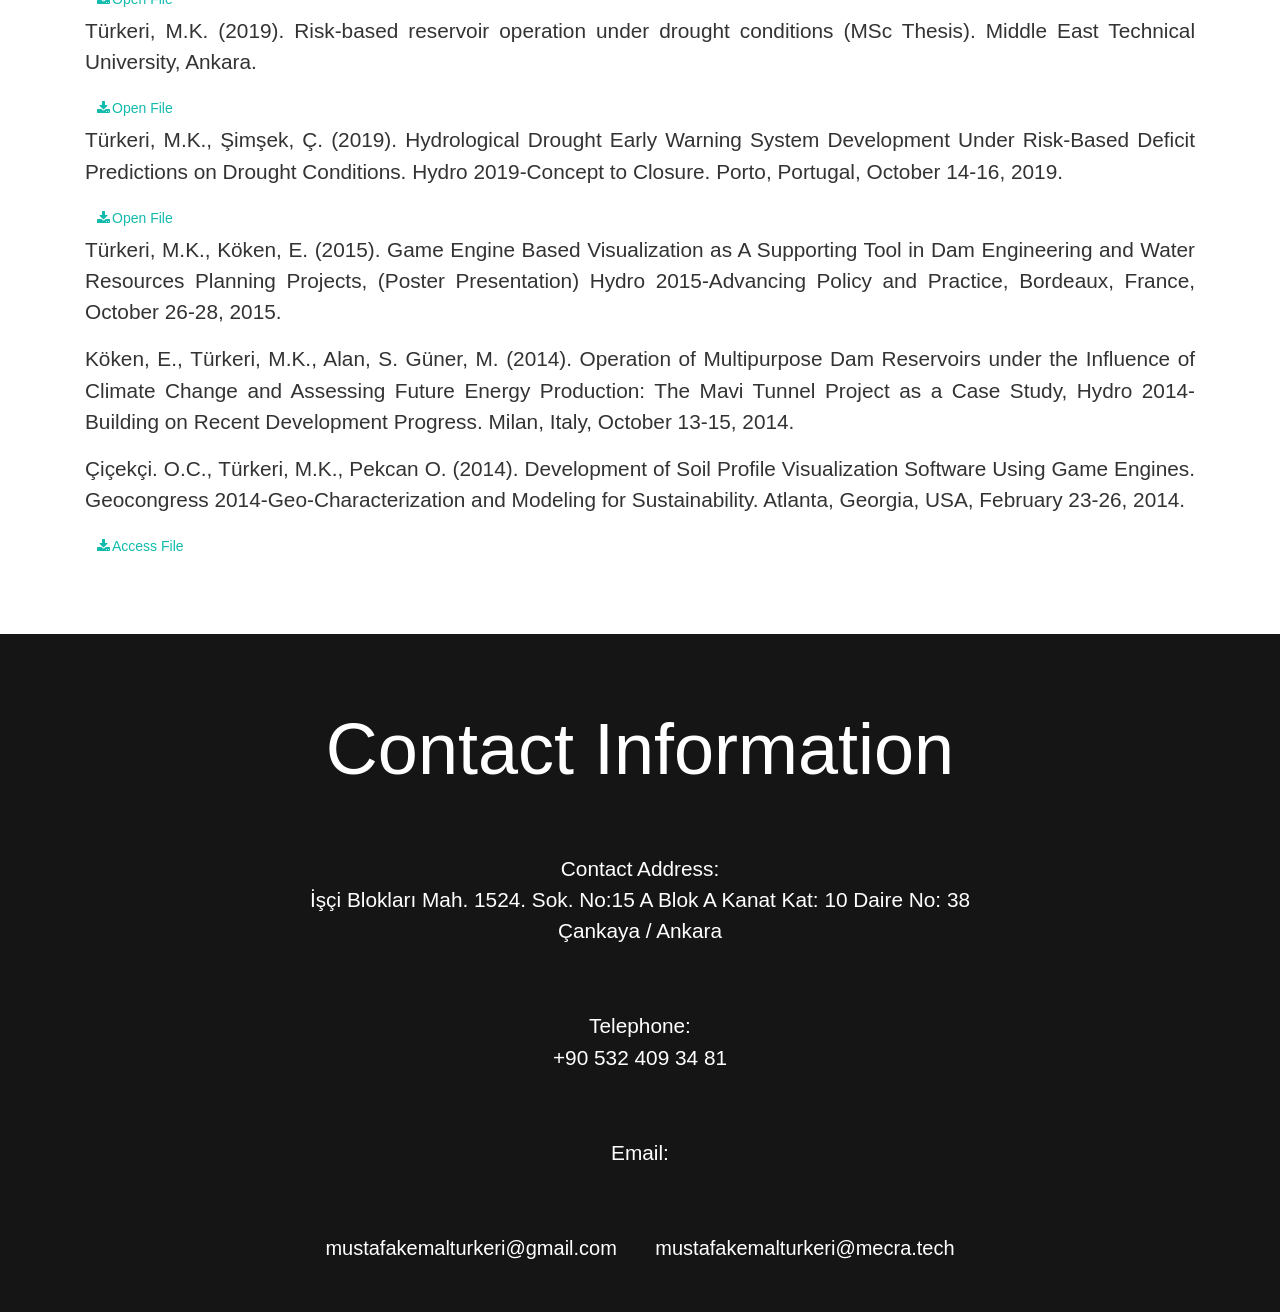
==== commit ab2dc498: "Update index.html" ====
--- a/index.html
+++ b/index.html
@@ -51,9 +51,9 @@
           <div class="row">
             <div class="col-md-12">
               <h3 class="" style="">Civil Engineer, M.Sc.<br>Water Resources Engineer<br>Climate Change and Drought Expert<br>Programmer&nbsp;<br>Bass Guitarist<br>at Progressive/Post Rock Band Renk</h3>
-              <a class="btn btn-link text-left" href="mailto: mustafakemalturkeri@gmail.com">email: mustafakemalturkeri@gmail.com</a>
+              <a class="btn btn-link text-left" href="mailto: mustafakemalturkeri@gmail.com">mustafakemalturkeri@gmail.com</a>
 	      <a class="btn btn-link text-left" href="mailto: mustafakemalturkeri@mecra.tech">mustafakemalturkeri@mecra.tech</a>
-  	      <p class="text-left">&nbsp; &nbsp;telephone: +90 532 409 34 81</p>
+  	      <p class="text-left">&nbsp; &nbsp;+90 532 409 34 81</p>
 	    </div>
           </div>
         </div>
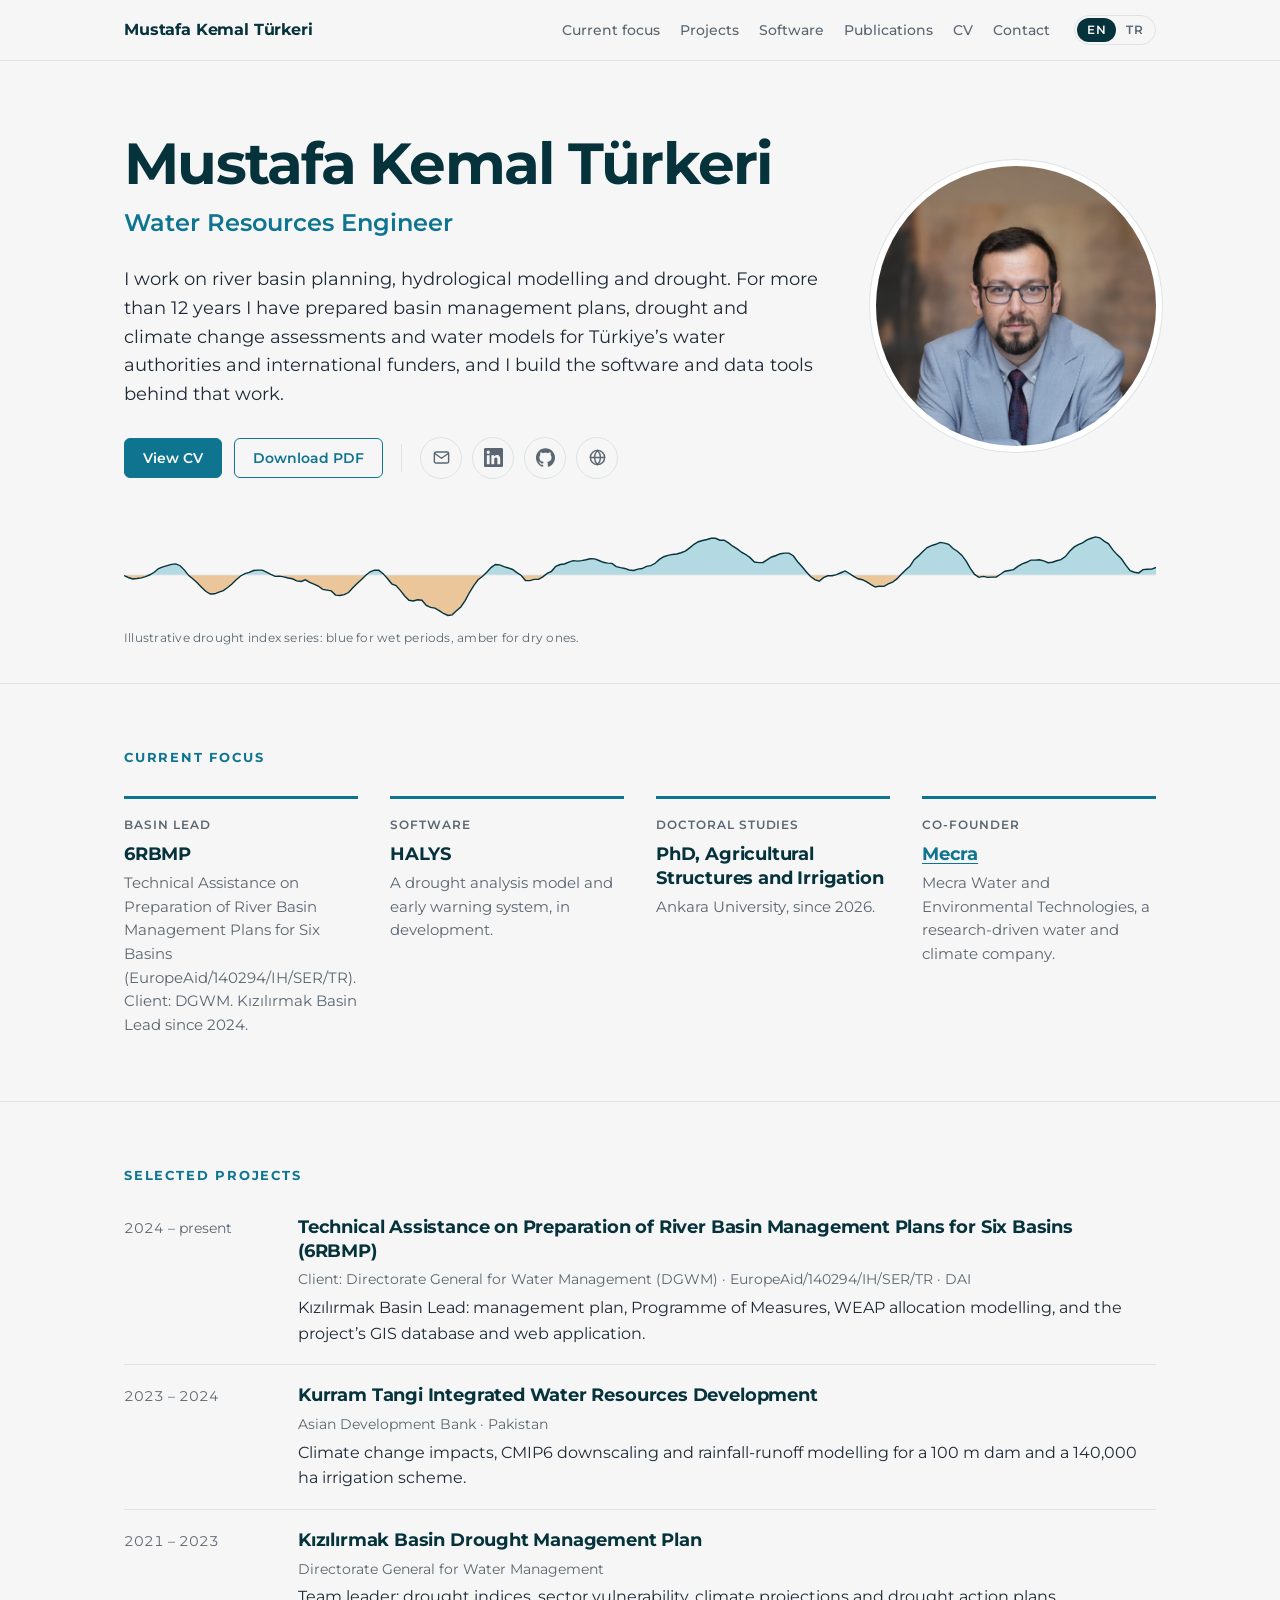
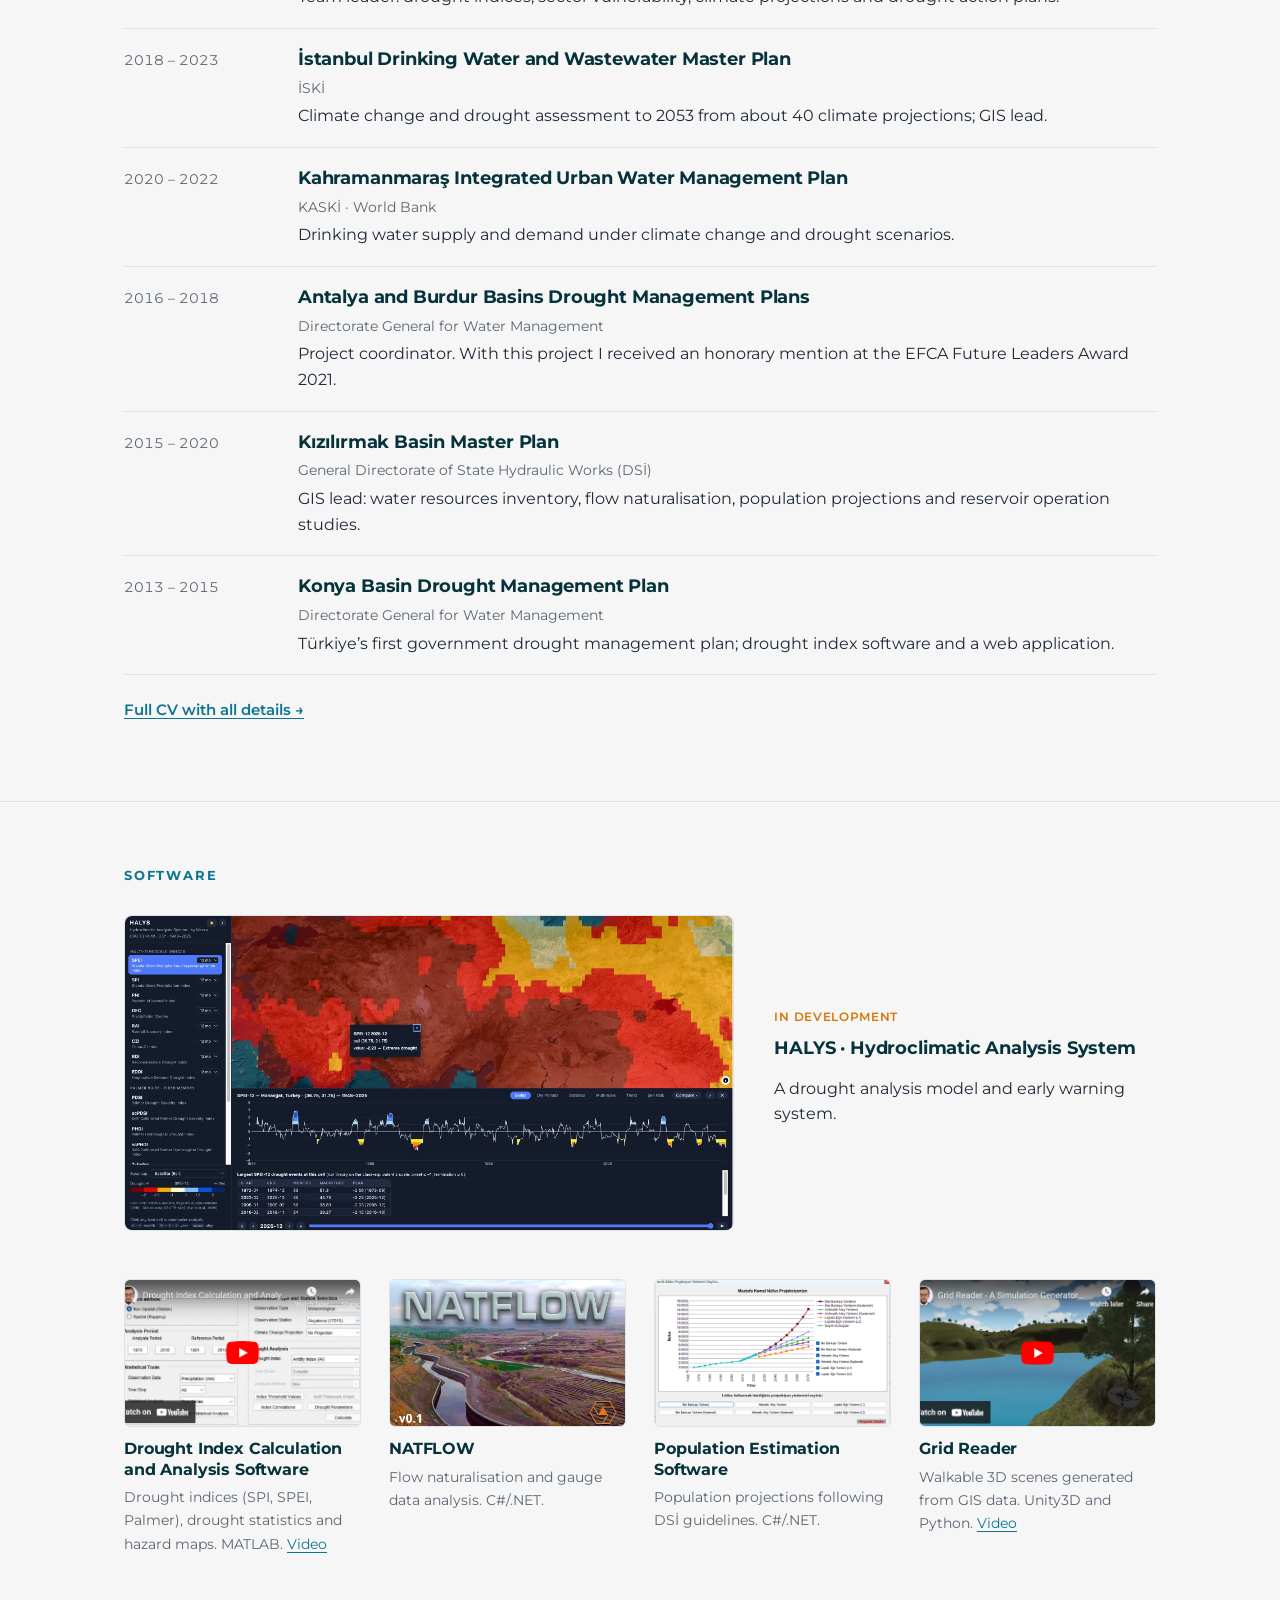
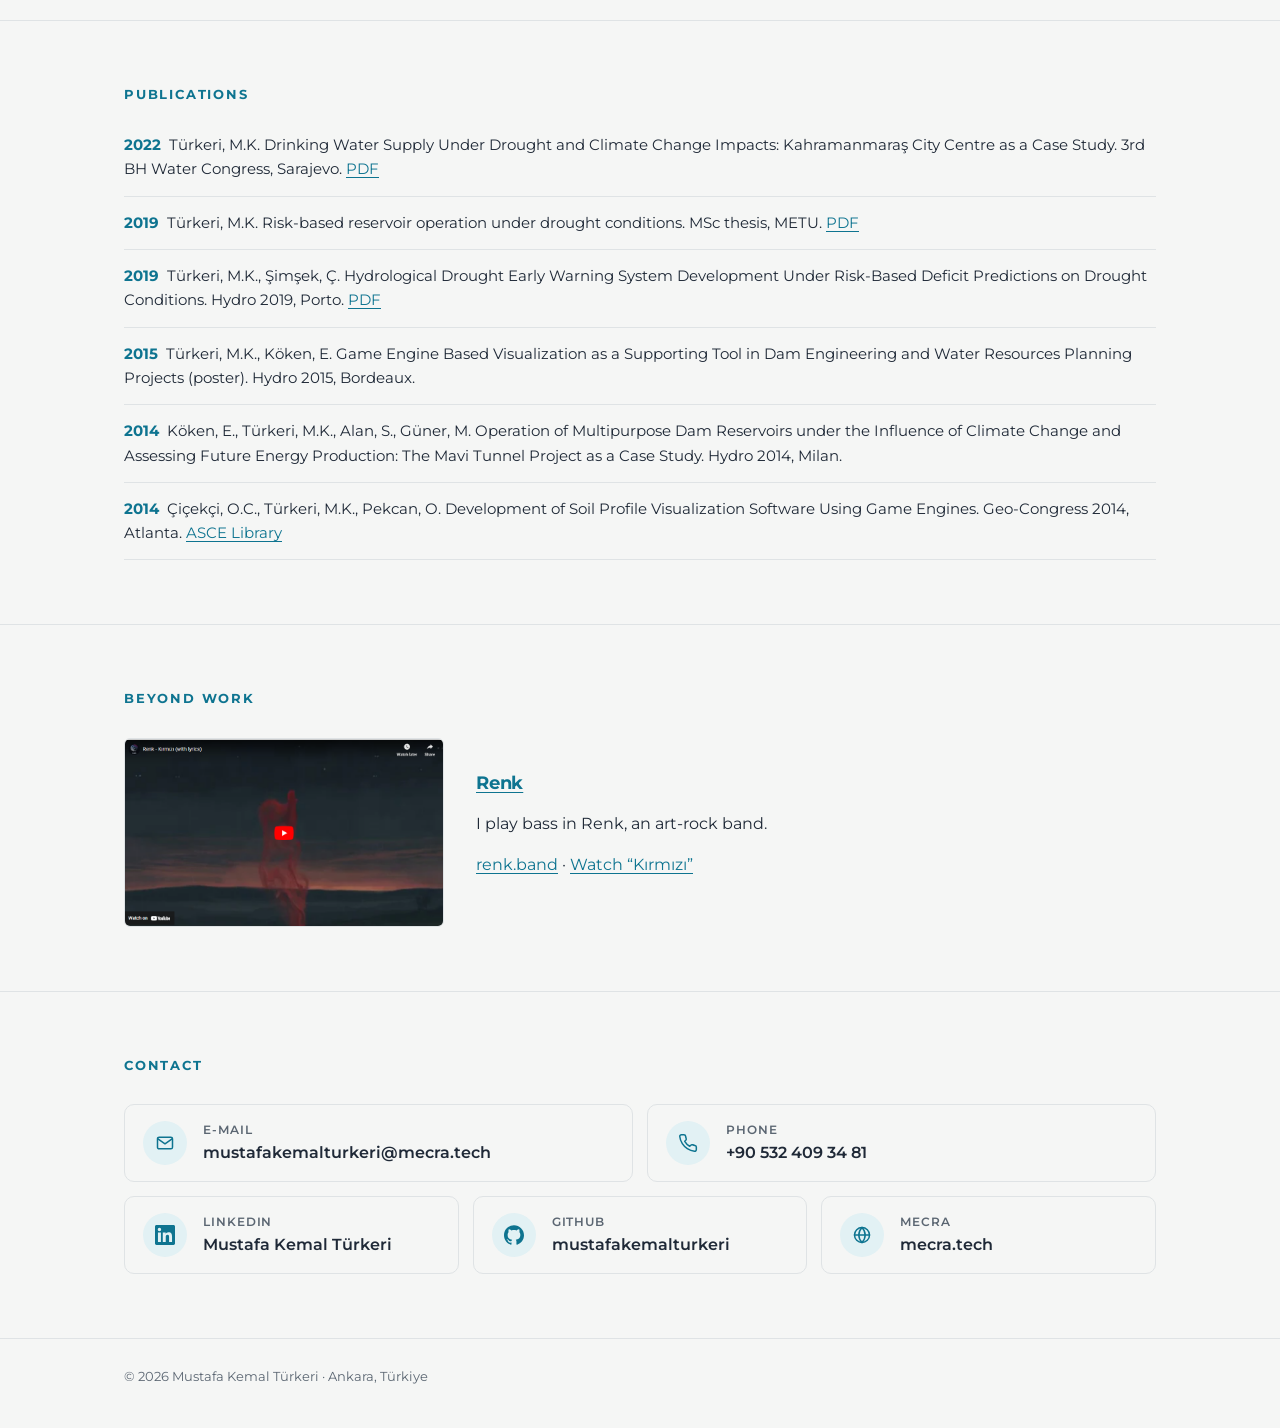
==== commit 20193b2d: "Redesign site as bilingual personal website with printable CV - New personal home page (EN/TR) in Mo" ====
--- a/index.html
+++ b/index.html
@@ -1,492 +1,313 @@
 <!DOCTYPE html>
-<html>
-
+<html lang="en" data-lang="en" data-title-en="Mustafa Kemal Türkeri | Water Resources Engineer" data-title-tr="Mustafa Kemal Türkeri | Su Kaynakları Mühendisi">
 <head>
   <meta charset="utf-8">
   <meta name="viewport" content="width=device-width, initial-scale=1">
-  <link rel="stylesheet" href="https://cdnjs.cloudflare.com/ajax/libs/font-awesome/4.7.0/css/font-awesome.min.css" type="text/css">
-  <link rel="stylesheet" href="theme.css" type="text/css">
-  <title>Mustafa Kemal Türkeri</title>
-  <link rel="icon" href="https://raw.githubusercontent.com/mustafakemalturkeri/mustafakemalturkeri.github.io/main/_images/mkturkeri.ico">
-  <meta name="keywords" content="Resume">
-  <meta name="description" content="Mustafa Kemal Türkeri's Resume">
+  <title>Mustafa Kemal Türkeri | Water Resources Engineer</title>
+  <meta name="description" content="Mustafa Kemal Türkeri, water resources engineer in Ankara: river basin planning, hydrological modelling, drought and climate change assessment, GIS and software.">
+  <meta property="og:title" content="Mustafa Kemal Türkeri">
+  <meta property="og:description" content="Water resources engineer: river basin planning, hydrological modelling, drought, GIS and software.">
+  <meta property="og:image" content="https://mustafakemalturkeri.github.io/_images/portrait.jpg">
+  <meta name="color-scheme" content="light dark">
+  <link rel="icon" href="_images/mkturkeri.ico">
+  <link rel="preconnect" href="https://fonts.googleapis.com">
+  <link rel="preconnect" href="https://fonts.gstatic.com" crossorigin>
+  <link href="https://fonts.googleapis.com/css2?family=Montserrat:ital,wght@0,400;0,500;0,600;0,700;1,400&display=swap" rel="stylesheet">
+  <link rel="stylesheet" href="style.css">
+  <script src="lang.js"></script>
 </head>
-
 <body>
-  <nav class="navbar navbar-expand-lg bg-dark navbar-dark sticky-top">
-    <div class="container"> <button class="navbar-toggler navbar-toggler-right border-0 p-0" type="button" data-toggle="collapse" data-target="#navbar14">
-      </button>
-      <div class="collapse navbar-collapse justify-content-center" id="navbar14">
-        <ul class="navbar-nav mr-auto">
-          <li class="nav-item"> <a class="nav-link" href="#"><b class="text-white">Mustafa Kemal Türkeri</b></a> </li>
-          <li class="nav-item"><a class="nav-link" href="#">|</a></li>
-          <li class="nav-item"><a class="nav-link" href="#s2">Featured Projects</a></li>
-          <li class="nav-item"><a class="nav-link" href="#s9">Key Abilities</a> </li>
-          <li class="nav-item"><a class="nav-link" href="#s4">Education</a></li>
-          <li class="nav-item"><a class="nav-link" href="#s5">Professional Experience</a></li>
-          <li class="nav-item"><a class="nav-link" href="#s6">Awards</a></li>
-          <li class="nav-item"><a class="nav-link" href="#s7">Publications</a></li>
-          <li class="nav-item"><a class="nav-link" href="#s8">Contact</a></li>
+  <header class="top">
+    <div class="wrap">
+      <a class="brand" href="#">Mustafa Kemal Türkeri</a>
+      <nav class="nav" aria-label="Sections">
+        <a href="#now"><span data-l="en">Current focus</span><span data-l="tr">Güncel çalışmalar</span></a>
+        <a href="#work"><span data-l="en">Projects</span><span data-l="tr">Projeler</span></a>
+        <a href="#software"><span data-l="en">Software</span><span data-l="tr">Yazılımlar</span></a>
+        <a href="#publications"><span data-l="en">Publications</span><span data-l="tr">Yayınlar</span></a>
+        <a href="cv.html">CV</a>
+        <a href="#contact"><span data-l="en">Contact</span><span data-l="tr">İletişim</span></a>
+      </nav>
+      <div class="lang" role="group" aria-label="Language">
+        <button type="button" data-set-lang="en" aria-pressed="true">EN</button>
+        <button type="button" data-set-lang="tr" aria-pressed="false">TR</button>
+      </div>
+    </div>
+  </header>
+
+  <main>
+    <section class="hero">
+      <div class="wrap">
+        <div>
+          <h1>Mustafa Kemal Türkeri</h1>
+          <p class="rotator" data-l="en" aria-label="Water Resources Engineer, River Basin Planner, Hydrological Modeller, Drought and Climate Change Specialist, Software Developer, Co-Founder at Mecra, Bass Guitarist"><span class="rot-track" aria-hidden="true"><span class="on">Water Resources Engineer</span><span>River Basin Planner</span><span>Hydrological Modeller</span><span>Drought and Climate Change Specialist</span><span>Software Developer</span><span>Co-Founder at Mecra</span><span>Bass Guitarist</span></span></p>
+          <p class="rotator" data-l="tr" aria-label="Su Kaynakları Mühendisi, Nehir Havzası Planlamacısı, Hidrolojik Modelleme Uzmanı, Kuraklık ve İklim Değişikliği Uzmanı, Yazılım Geliştirici, Mecra Kurucu Ortağı, Bas Gitarist"><span class="rot-track" aria-hidden="true"><span class="on">Su Kaynakları Mühendisi</span><span>Nehir Havzası Planlamacısı</span><span>Hidrolojik Modelleme Uzmanı</span><span>Kuraklık ve İklim Değişikliği Uzmanı</span><span>Yazılım Geliştirici</span><span>Mecra Kurucu Ortağı</span><span>Bas Gitarist</span></span></p>
+          <p class="lede" data-l="en">I work on river basin planning, hydrological modelling and drought. For more than 12 years I have prepared basin management plans, drought and climate change assessments and water models for Türkiye’s water authorities and international funders, and I build the software and data tools behind that work.</p>
+          <p class="lede" data-l="tr">Nehir havzası planlaması, hidrolojik modelleme ve kuraklık alanlarında çalışıyorum. 12 yılı aşkın süredir Türkiye’nin su idareleri ve uluslararası finansman kuruluşları için havza yönetim planları, kuraklık ve iklim değişikliği değerlendirmeleri ve su modelleri hazırlıyorum. Bu çalışmalarda kullandığım yazılım ve veri araçlarını da kendim geliştiriyorum.</p>
+          <div class="actions">
+            <a class="btn primary" href="cv.html"><span data-l="en">View CV</span><span data-l="tr">CV’yi görüntüle</span></a>
+            <a class="btn" href="cv-en.pdf" data-l="en" download>Download PDF</a>
+            <a class="btn" href="cv-tr.pdf" data-l="tr" download>PDF olarak indir</a>
+            <span class="divider" aria-hidden="true"></span>
+            <ul class="social">
+              <li><a href="mailto:mustafakemalturkeri@mecra.tech" title="mustafakemalturkeri@mecra.tech" aria-label="E-mail: mustafakemalturkeri@mecra.tech">
+                <svg viewBox="0 0 24 24" aria-hidden="true" fill="none" stroke="currentColor" stroke-width="1.8" stroke-linecap="round" stroke-linejoin="round"><rect x="3" y="5" width="18" height="14" rx="2"/><path d="m3.5 7 8.5 6 8.5-6"/></svg>
+              </a></li>
+              <li><a href="https://www.linkedin.com/in/mustafa-kemal-t%C3%BCrkeri-326274104/" title="LinkedIn" aria-label="LinkedIn">
+                <svg viewBox="0 0 24 24" aria-hidden="true" fill="currentColor"><path d="M20.447 20.452h-3.554v-5.569c0-1.328-.027-3.037-1.852-3.037-1.853 0-2.136 1.445-2.136 2.939v5.667H9.351V9h3.414v1.561h.046c.477-.9 1.637-1.85 3.37-1.85 3.601 0 4.267 2.37 4.267 5.455v6.286zM5.337 7.433a2.062 2.062 0 1 1 0-4.125 2.062 2.062 0 0 1 0 4.125zM7.119 20.452H3.555V9h3.564v11.452zM22.225 0H1.771C.792 0 0 .774 0 1.729v20.542C0 23.227.792 24 1.771 24h20.451C23.2 24 24 23.227 24 22.271V1.729C24 .774 23.2 0 22.222 0h.003z"/></svg>
+              </a></li>
+              <li><a href="https://github.com/mustafakemalturkeri" title="GitHub" aria-label="GitHub">
+                <svg viewBox="0 0 24 24" aria-hidden="true" fill="currentColor"><path d="M12 .297c-6.63 0-12 5.373-12 12 0 5.303 3.438 9.8 8.205 11.385.6.113.82-.258.82-.577 0-.285-.01-1.04-.015-2.04-3.338.724-4.042-1.61-4.042-1.61-.546-1.385-1.335-1.755-1.335-1.755-1.087-.744.084-.729.084-.729 1.205.084 1.838 1.236 1.838 1.236 1.07 1.835 2.809 1.305 3.495.998.108-.776.417-1.305.76-1.605-2.665-.3-5.466-1.332-5.466-5.93 0-1.31.465-2.38 1.235-3.22-.135-.303-.54-1.523.105-3.176 0 0 1.005-.322 3.3 1.23.96-.267 1.98-.399 3-.405 1.02.006 2.04.138 3 .405 2.28-1.552 3.285-1.23 3.285-1.23.645 1.653.24 2.873.12 3.176.765.84 1.23 1.91 1.23 3.22 0 4.61-2.805 5.625-5.475 5.92.42.36.81 1.096.81 2.22 0 1.606-.015 2.896-.015 3.286 0 .315.21.69.825.57C20.565 22.092 24 17.592 24 12.297c0-6.627-5.373-12-12-12"/></svg>
+              </a></li>
+              <li><a href="https://mecra.tech" title="mecra.tech" aria-label="Mecra: mecra.tech">
+                <svg viewBox="0 0 24 24" aria-hidden="true" fill="none" stroke="currentColor" stroke-width="1.8" stroke-linecap="round"><circle cx="12" cy="12" r="9"/><path d="M3 12h18M12 3c2.5 2.6 3.8 5.6 3.8 9s-1.3 6.4-3.8 9M12 3C9.5 5.6 8.2 8.6 8.2 12s1.3 6.4 3.8 9"/></svg>
+              </a></li>
+            </ul>
+          </div>
+        </div>
+        <div class="portrait-wrap">
+          <img class="portrait" src="_images/portrait.jpg" width="280" height="280" alt="Portrait of Mustafa Kemal Türkeri">
+        </div>
+      </div>
+      <div class="wrap hydro" aria-hidden="true">
+        <svg viewBox="0 0 1200 120" preserveAspectRatio="none">
+          <defs>
+            <clipPath id="wet"><rect x="0" y="0" width="1200" height="60"/></clipPath>
+            <clipPath id="dry"><rect x="0" y="60" width="1200" height="60"/></clipPath>
+          </defs>
+          <path d="M0.0,60.7 L5.0,63.1 L10.0,65.0 L15.1,64.4 L20.1,63.6 L25.1,62.0 L30.1,59.7 L35.1,56.6 L40.2,51.9 L45.2,49.8 L50.2,48.3 L55.2,46.7 L60.3,46.1 L65.3,48.4 L70.3,53.9 L75.3,60.7 L80.3,65.1 L85.4,70.1 L90.4,75.6 L95.4,80.7 L100.4,83.8 L105.4,83.5 L110.5,81.3 L115.5,79.5 L120.5,75.7 L125.5,71.2 L130.5,66.0 L135.6,61.2 L140.6,58.3 L145.6,56.7 L150.6,54.4 L155.6,53.9 L160.7,53.9 L165.7,56.5 L170.7,59.3 L175.7,61.7 L180.8,61.4 L185.8,62.3 L190.8,63.7 L195.8,64.7 L200.8,67.3 L205.9,68.1 L210.9,66.1 L215.9,69.2 L220.9,71.3 L225.9,73.8 L231.0,78.0 L236.0,78.9 L241.0,79.9 L246.0,85.1 L251.0,85.6 L256.1,84.5 L261.1,81.9 L266.1,76.0 L271.1,70.7 L276.2,65.5 L281.2,60.4 L286.2,56.0 L291.2,53.9 L296.2,54.0 L301.3,58.3 L306.3,64.4 L311.3,71.0 L316.3,73.2 L321.3,79.2 L326.4,86.2 L331.4,91.6 L336.4,92.5 L341.4,90.9 L346.4,91.6 L351.5,98.0 L356.5,100.4 L361.5,101.4 L366.5,104.5 L371.5,108.1 L376.6,110.6 L381.6,109.8 L386.6,104.8 L391.6,100.0 L396.7,92.0 L401.7,81.9 L406.7,73.2 L411.7,66.0 L416.7,61.9 L421.8,56.5 L426.8,50.7 L431.8,46.9 L436.8,47.4 L441.8,49.6 L446.9,51.2 L451.9,53.1 L456.9,57.0 L461.9,60.6 L466.9,66.8 L472.0,67.0 L477.0,65.5 L482.0,65.5 L487.0,62.3 L492.1,58.0 L497.1,55.4 L502.1,49.2 L507.1,46.9 L512.1,46.2 L517.2,43.8 L522.2,42.0 L527.2,42.7 L532.2,42.1 L537.2,41.0 L542.3,39.7 L547.3,39.9 L552.3,41.9 L557.3,44.1 L562.3,45.2 L567.4,45.5 L572.4,49.6 L577.4,50.8 L582.4,51.8 L587.4,53.7 L592.5,54.3 L597.5,52.6 L602.5,51.9 L607.5,49.2 L612.6,48.3 L617.6,45.3 L622.6,40.5 L627.6,37.2 L632.6,35.5 L637.7,34.3 L642.7,33.7 L647.7,32.2 L652.7,30.2 L657.7,26.1 L662.8,21.6 L667.8,18.4 L672.8,16.9 L677.8,15.6 L682.8,14.1 L687.9,14.1 L692.9,16.5 L697.9,16.5 L702.9,19.8 L707.9,24.0 L713.0,27.4 L718.0,31.5 L723.0,34.4 L728.0,38.3 L733.1,43.8 L738.1,44.5 L743.1,44.3 L748.1,40.7 L753.1,37.5 L758.2,35.6 L763.2,33.4 L768.2,32.7 L773.2,32.6 L778.2,35.9 L783.3,43.4 L788.3,49.4 L793.3,55.9 L798.3,61.9 L803.3,65.7 L808.4,67.8 L813.4,63.3 L818.4,61.0 L823.4,60.9 L828.5,59.5 L833.5,57.2 L838.5,54.9 L843.5,58.1 L848.5,61.7 L853.6,64.7 L858.6,65.9 L863.6,68.7 L868.6,72.1 L873.6,75.0 L878.7,73.9 L883.7,74.2 L888.7,71.1 L893.7,69.0 L898.7,64.9 L903.8,59.0 L908.8,53.7 L913.8,49.1 L918.8,40.8 L923.8,36.1 L928.9,30.6 L933.9,25.7 L938.9,23.3 L943.9,21.6 L949.0,19.2 L954.0,20.2 L959.0,21.7 L964.0,26.9 L969.0,30.3 L974.1,35.2 L979.1,42.3 L984.1,51.6 L989.1,59.3 L994.1,62.9 L999.2,61.7 L1004.2,63.0 L1009.2,62.7 L1014.2,62.6 L1019.2,59.1 L1024.3,55.3 L1029.3,54.3 L1034.3,53.3 L1039.3,49.3 L1044.4,46.0 L1049.4,44.1 L1054.4,41.4 L1059.4,41.4 L1064.4,41.0 L1069.5,42.4 L1074.5,44.6 L1079.5,44.1 L1084.5,42.2 L1089.5,40.8 L1094.6,37.0 L1099.6,30.4 L1104.6,25.2 L1109.6,22.0 L1114.6,19.9 L1119.7,16.1 L1124.7,14.1 L1129.7,12.4 L1134.7,13.5 L1139.7,17.7 L1144.8,21.1 L1149.8,28.6 L1154.8,34.5 L1159.8,39.7 L1164.9,47.7 L1169.9,54.7 L1174.9,56.5 L1179.9,57.4 L1184.9,53.3 L1190.0,52.8 L1195.0,52.6 L1200.0,50.5 L1200,60 L0,60 Z" fill="var(--wet)" opacity="0.28" clip-path="url(#wet)"/>
+          <path d="M0.0,60.7 L5.0,63.1 L10.0,65.0 L15.1,64.4 L20.1,63.6 L25.1,62.0 L30.1,59.7 L35.1,56.6 L40.2,51.9 L45.2,49.8 L50.2,48.3 L55.2,46.7 L60.3,46.1 L65.3,48.4 L70.3,53.9 L75.3,60.7 L80.3,65.1 L85.4,70.1 L90.4,75.6 L95.4,80.7 L100.4,83.8 L105.4,83.5 L110.5,81.3 L115.5,79.5 L120.5,75.7 L125.5,71.2 L130.5,66.0 L135.6,61.2 L140.6,58.3 L145.6,56.7 L150.6,54.4 L155.6,53.9 L160.7,53.9 L165.7,56.5 L170.7,59.3 L175.7,61.7 L180.8,61.4 L185.8,62.3 L190.8,63.7 L195.8,64.7 L200.8,67.3 L205.9,68.1 L210.9,66.1 L215.9,69.2 L220.9,71.3 L225.9,73.8 L231.0,78.0 L236.0,78.9 L241.0,79.9 L246.0,85.1 L251.0,85.6 L256.1,84.5 L261.1,81.9 L266.1,76.0 L271.1,70.7 L276.2,65.5 L281.2,60.4 L286.2,56.0 L291.2,53.9 L296.2,54.0 L301.3,58.3 L306.3,64.4 L311.3,71.0 L316.3,73.2 L321.3,79.2 L326.4,86.2 L331.4,91.6 L336.4,92.5 L341.4,90.9 L346.4,91.6 L351.5,98.0 L356.5,100.4 L361.5,101.4 L366.5,104.5 L371.5,108.1 L376.6,110.6 L381.6,109.8 L386.6,104.8 L391.6,100.0 L396.7,92.0 L401.7,81.9 L406.7,73.2 L411.7,66.0 L416.7,61.9 L421.8,56.5 L426.8,50.7 L431.8,46.9 L436.8,47.4 L441.8,49.6 L446.9,51.2 L451.9,53.1 L456.9,57.0 L461.9,60.6 L466.9,66.8 L472.0,67.0 L477.0,65.5 L482.0,65.5 L487.0,62.3 L492.1,58.0 L497.1,55.4 L502.1,49.2 L507.1,46.9 L512.1,46.2 L517.2,43.8 L522.2,42.0 L527.2,42.7 L532.2,42.1 L537.2,41.0 L542.3,39.7 L547.3,39.9 L552.3,41.9 L557.3,44.1 L562.3,45.2 L567.4,45.5 L572.4,49.6 L577.4,50.8 L582.4,51.8 L587.4,53.7 L592.5,54.3 L597.5,52.6 L602.5,51.9 L607.5,49.2 L612.6,48.3 L617.6,45.3 L622.6,40.5 L627.6,37.2 L632.6,35.5 L637.7,34.3 L642.7,33.7 L647.7,32.2 L652.7,30.2 L657.7,26.1 L662.8,21.6 L667.8,18.4 L672.8,16.9 L677.8,15.6 L682.8,14.1 L687.9,14.1 L692.9,16.5 L697.9,16.5 L702.9,19.8 L707.9,24.0 L713.0,27.4 L718.0,31.5 L723.0,34.4 L728.0,38.3 L733.1,43.8 L738.1,44.5 L743.1,44.3 L748.1,40.7 L753.1,37.5 L758.2,35.6 L763.2,33.4 L768.2,32.7 L773.2,32.6 L778.2,35.9 L783.3,43.4 L788.3,49.4 L793.3,55.9 L798.3,61.9 L803.3,65.7 L808.4,67.8 L813.4,63.3 L818.4,61.0 L823.4,60.9 L828.5,59.5 L833.5,57.2 L838.5,54.9 L843.5,58.1 L848.5,61.7 L853.6,64.7 L858.6,65.9 L863.6,68.7 L868.6,72.1 L873.6,75.0 L878.7,73.9 L883.7,74.2 L888.7,71.1 L893.7,69.0 L898.7,64.9 L903.8,59.0 L908.8,53.7 L913.8,49.1 L918.8,40.8 L923.8,36.1 L928.9,30.6 L933.9,25.7 L938.9,23.3 L943.9,21.6 L949.0,19.2 L954.0,20.2 L959.0,21.7 L964.0,26.9 L969.0,30.3 L974.1,35.2 L979.1,42.3 L984.1,51.6 L989.1,59.3 L994.1,62.9 L999.2,61.7 L1004.2,63.0 L1009.2,62.7 L1014.2,62.6 L1019.2,59.1 L1024.3,55.3 L1029.3,54.3 L1034.3,53.3 L1039.3,49.3 L1044.4,46.0 L1049.4,44.1 L1054.4,41.4 L1059.4,41.4 L1064.4,41.0 L1069.5,42.4 L1074.5,44.6 L1079.5,44.1 L1084.5,42.2 L1089.5,40.8 L1094.6,37.0 L1099.6,30.4 L1104.6,25.2 L1109.6,22.0 L1114.6,19.9 L1119.7,16.1 L1124.7,14.1 L1129.7,12.4 L1134.7,13.5 L1139.7,17.7 L1144.8,21.1 L1149.8,28.6 L1154.8,34.5 L1159.8,39.7 L1164.9,47.7 L1169.9,54.7 L1174.9,56.5 L1179.9,57.4 L1184.9,53.3 L1190.0,52.8 L1195.0,52.6 L1200.0,50.5 L1200,60 L0,60 Z" fill="var(--dry)" opacity="0.38" clip-path="url(#dry)"/>
+          <line x1="0" y1="60" x2="1200" y2="60" stroke="var(--rule)" stroke-width="1"/>
+          <path d="M0.0,60.7 L5.0,63.1 L10.0,65.0 L15.1,64.4 L20.1,63.6 L25.1,62.0 L30.1,59.7 L35.1,56.6 L40.2,51.9 L45.2,49.8 L50.2,48.3 L55.2,46.7 L60.3,46.1 L65.3,48.4 L70.3,53.9 L75.3,60.7 L80.3,65.1 L85.4,70.1 L90.4,75.6 L95.4,80.7 L100.4,83.8 L105.4,83.5 L110.5,81.3 L115.5,79.5 L120.5,75.7 L125.5,71.2 L130.5,66.0 L135.6,61.2 L140.6,58.3 L145.6,56.7 L150.6,54.4 L155.6,53.9 L160.7,53.9 L165.7,56.5 L170.7,59.3 L175.7,61.7 L180.8,61.4 L185.8,62.3 L190.8,63.7 L195.8,64.7 L200.8,67.3 L205.9,68.1 L210.9,66.1 L215.9,69.2 L220.9,71.3 L225.9,73.8 L231.0,78.0 L236.0,78.9 L241.0,79.9 L246.0,85.1 L251.0,85.6 L256.1,84.5 L261.1,81.9 L266.1,76.0 L271.1,70.7 L276.2,65.5 L281.2,60.4 L286.2,56.0 L291.2,53.9 L296.2,54.0 L301.3,58.3 L306.3,64.4 L311.3,71.0 L316.3,73.2 L321.3,79.2 L326.4,86.2 L331.4,91.6 L336.4,92.5 L341.4,90.9 L346.4,91.6 L351.5,98.0 L356.5,100.4 L361.5,101.4 L366.5,104.5 L371.5,108.1 L376.6,110.6 L381.6,109.8 L386.6,104.8 L391.6,100.0 L396.7,92.0 L401.7,81.9 L406.7,73.2 L411.7,66.0 L416.7,61.9 L421.8,56.5 L426.8,50.7 L431.8,46.9 L436.8,47.4 L441.8,49.6 L446.9,51.2 L451.9,53.1 L456.9,57.0 L461.9,60.6 L466.9,66.8 L472.0,67.0 L477.0,65.5 L482.0,65.5 L487.0,62.3 L492.1,58.0 L497.1,55.4 L502.1,49.2 L507.1,46.9 L512.1,46.2 L517.2,43.8 L522.2,42.0 L527.2,42.7 L532.2,42.1 L537.2,41.0 L542.3,39.7 L547.3,39.9 L552.3,41.9 L557.3,44.1 L562.3,45.2 L567.4,45.5 L572.4,49.6 L577.4,50.8 L582.4,51.8 L587.4,53.7 L592.5,54.3 L597.5,52.6 L602.5,51.9 L607.5,49.2 L612.6,48.3 L617.6,45.3 L622.6,40.5 L627.6,37.2 L632.6,35.5 L637.7,34.3 L642.7,33.7 L647.7,32.2 L652.7,30.2 L657.7,26.1 L662.8,21.6 L667.8,18.4 L672.8,16.9 L677.8,15.6 L682.8,14.1 L687.9,14.1 L692.9,16.5 L697.9,16.5 L702.9,19.8 L707.9,24.0 L713.0,27.4 L718.0,31.5 L723.0,34.4 L728.0,38.3 L733.1,43.8 L738.1,44.5 L743.1,44.3 L748.1,40.7 L753.1,37.5 L758.2,35.6 L763.2,33.4 L768.2,32.7 L773.2,32.6 L778.2,35.9 L783.3,43.4 L788.3,49.4 L793.3,55.9 L798.3,61.9 L803.3,65.7 L808.4,67.8 L813.4,63.3 L818.4,61.0 L823.4,60.9 L828.5,59.5 L833.5,57.2 L838.5,54.9 L843.5,58.1 L848.5,61.7 L853.6,64.7 L858.6,65.9 L863.6,68.7 L868.6,72.1 L873.6,75.0 L878.7,73.9 L883.7,74.2 L888.7,71.1 L893.7,69.0 L898.7,64.9 L903.8,59.0 L908.8,53.7 L913.8,49.1 L918.8,40.8 L923.8,36.1 L928.9,30.6 L933.9,25.7 L938.9,23.3 L943.9,21.6 L949.0,19.2 L954.0,20.2 L959.0,21.7 L964.0,26.9 L969.0,30.3 L974.1,35.2 L979.1,42.3 L984.1,51.6 L989.1,59.3 L994.1,62.9 L999.2,61.7 L1004.2,63.0 L1009.2,62.7 L1014.2,62.6 L1019.2,59.1 L1024.3,55.3 L1029.3,54.3 L1034.3,53.3 L1039.3,49.3 L1044.4,46.0 L1049.4,44.1 L1054.4,41.4 L1059.4,41.4 L1064.4,41.0 L1069.5,42.4 L1074.5,44.6 L1079.5,44.1 L1084.5,42.2 L1089.5,40.8 L1094.6,37.0 L1099.6,30.4 L1104.6,25.2 L1109.6,22.0 L1114.6,19.9 L1119.7,16.1 L1124.7,14.1 L1129.7,12.4 L1134.7,13.5 L1139.7,17.7 L1144.8,21.1 L1149.8,28.6 L1154.8,34.5 L1159.8,39.7 L1164.9,47.7 L1169.9,54.7 L1174.9,56.5 L1179.9,57.4 L1184.9,53.3 L1190.0,52.8 L1195.0,52.6 L1200.0,50.5" fill="none" stroke="var(--petrol)" stroke-width="1.4" vector-effect="non-scaling-stroke"/>
+        </svg>
+        <p class="cap"><span data-l="en">Illustrative drought index series: blue for wet periods, amber for dry ones.</span><span data-l="tr">Temsili kuraklık indisi serisi: mavi alanlar nemli, turuncu alanlar kurak dönemleri gösterir.</span></p>
+      </div>
+    </section>
+
+    <section class="block" id="now">
+      <div class="wrap">
+        <h2><span data-l="en">Current focus</span><span data-l="tr">Güncel çalışmalar</span></h2>
+        <div class="now">
+          <div>
+            <p class="k"><span data-l="en">Basin lead</span><span data-l="tr">Havza sorumlusu</span></p>
+            <h3><span data-l="en">6RBMP</span><span data-l="tr">6NHYP</span></h3>
+            <p><span data-l="en">Technical Assistance on Preparation of River Basin Management Plans for Six Basins (EuropeAid/140294/IH/SER/TR). Client: DGWM. Kızılırmak Basin Lead since 2024.</span><span data-l="tr">6 Havzada Nehir Havzası Yönetim Planlarının Hazırlanması İçin Teknik Yardım Projesi (EuropeAid/140294/IH/SER/TR). İdare: SYGM. 2024’ten bu yana Kızılırmak Havza Sorumlusu.</span></p>
+          </div>
+          <div>
+            <p class="k"><span data-l="en">Software</span><span data-l="tr">Yazılım</span></p>
+            <h3>HALYS</h3>
+            <p><span data-l="en">A drought analysis model and early warning system, in development.</span><span data-l="tr">Geliştirme aşamasındaki kuraklık analiz modeli ve erken uyarı sistemi.</span></p>
+          </div>
+          <div>
+            <p class="k"><span data-l="en">Doctoral studies</span><span data-l="tr">Doktora</span></p>
+            <h3><span data-l="en">PhD, Agricultural Structures and Irrigation</span><span data-l="tr">Tarımsal Yapılar ve Sulama</span></h3>
+            <p><span data-l="en">Ankara University, since 2026.</span><span data-l="tr">Ankara Üniversitesi, 2026’dan bu yana.</span></p>
+          </div>
+          <div>
+            <p class="k"><span data-l="en">Co-founder</span><span data-l="tr">Kurucu ortak</span></p>
+            <h3><a href="https://mecra.tech">Mecra</a></h3>
+            <p><span data-l="en">Mecra Water and Environmental Technologies, a research-driven water and climate company.</span><span data-l="tr">Mecra Su ve Çevre Teknolojileri: araştırma odaklı bir su ve iklim teknolojileri şirketi.</span></p>
+          </div>
+        </div>
+      </div>
+    </section>
+
+    <section class="block" id="work">
+      <div class="wrap">
+        <h2><span data-l="en">Selected projects</span><span data-l="tr">Seçili projeler</span></h2>
+        <ul class="work">
+          <li>
+            <span class="yr">2024 – <span data-l="en">present</span><span data-l="tr">halen</span></span>
+            <div>
+              <h3><span data-l="en">Technical Assistance on Preparation of River Basin Management Plans for Six Basins (6RBMP)</span><span data-l="tr">6 Havzada Nehir Havzası Yönetim Planlarının Hazırlanması İçin Teknik Yardım Projesi (6NHYP)</span></h3>
+              <p class="org"><span data-l="en">Client: Directorate General for Water Management (DGWM) · EuropeAid/140294/IH/SER/TR · DAI</span><span data-l="tr">İdare: Su Yönetimi Genel Müdürlüğü (SYGM) · EuropeAid/140294/IH/SER/TR · DAI</span></p>
+              <p><span data-l="en">Kızılırmak Basin Lead: management plan, Programme of Measures, WEAP allocation modelling, and the project’s GIS database and web application.</span><span data-l="tr">Kızılırmak Havza Sorumlusu: havza yönetim planı, Tedbirler Programı, WEAP ile su tahsisi modellemesi ve projenin CBS veritabanı ile web uygulaması.</span></p>
+            </div>
+          </li>
+          <li>
+            <span class="yr">2023 – 2024</span>
+            <div>
+              <h3><span data-l="en">Kurram Tangi Integrated Water Resources Development</span><span data-l="tr">Kurram Tangi Entegre Su Kaynakları Geliştirme Projesi</span></h3>
+              <p class="org"><span data-l="en">Asian Development Bank · Pakistan</span><span data-l="tr">Asya Kalkınma Bankası · Pakistan</span></p>
+              <p><span data-l="en">Climate change impacts, CMIP6 downscaling and rainfall-runoff modelling for a 100 m dam and a 140,000 ha irrigation scheme.</span><span data-l="tr">100 m yüksekliğinde bir baraj ve 140.000 ha’lık sulama alanı için iklim değişikliği etkileri, CMIP6 ölçek küçültmesi ve yağış-akış modellemesi.</span></p>
+            </div>
+          </li>
+          <li>
+            <span class="yr">2021 – 2023</span>
+            <div>
+              <h3><span data-l="en">Kızılırmak Basin Drought Management Plan</span><span data-l="tr">Kızılırmak Havzası Kuraklık Yönetim Planı</span></h3>
+              <p class="org"><span data-l="en">Directorate General for Water Management</span><span data-l="tr">Su Yönetimi Genel Müdürlüğü</span></p>
+              <p><span data-l="en">Team leader: drought indices, sector vulnerability, climate projections and drought action plans.</span><span data-l="tr">Takım lideri: kuraklık indisleri, sektörel etkilenebilirlik, iklim projeksiyonları ve kuraklık eylem planları.</span></p>
+            </div>
+          </li>
+          <li>
+            <span class="yr">2018 – 2023</span>
+            <div>
+              <h3><span data-l="en">İstanbul Drinking Water and Wastewater Master Plan</span><span data-l="tr">İstanbul İçme Suyu ve Atıksu Master Planı</span></h3>
+              <p class="org">İSKİ</p>
+              <p><span data-l="en">Climate change and drought assessment to 2053 from about 40 climate projections; GIS lead.</span><span data-l="tr">Yaklaşık 40 iklim projeksiyonuyla 2053’e kadar iklim değişikliği ve kuraklık değerlendirmesi; CBS sorumlusu.</span></p>
+            </div>
+          </li>
+          <li>
+            <span class="yr">2020 – 2022</span>
+            <div>
+              <h3><span data-l="en">Kahramanmaraş Integrated Urban Water Management Plan</span><span data-l="tr">Kahramanmaraş Entegre Kentsel Su Yönetimi Planı</span></h3>
+              <p class="org"><span data-l="en">KASKİ · World Bank</span><span data-l="tr">KASKİ · Dünya Bankası</span></p>
+              <p><span data-l="en">Drinking water supply and demand under climate change and drought scenarios.</span><span data-l="tr">İklim değişikliği ve kuraklık senaryoları altında içme suyu arzı ve talebi.</span></p>
+            </div>
+          </li>
+          <li>
+            <span class="yr">2016 – 2018</span>
+            <div>
+              <h3><span data-l="en">Antalya and Burdur Basins Drought Management Plans</span><span data-l="tr">Antalya ve Burdur Havzaları Kuraklık Yönetim Planları</span></h3>
+              <p class="org"><span data-l="en">Directorate General for Water Management</span><span data-l="tr">Su Yönetimi Genel Müdürlüğü</span></p>
+              <p><span data-l="en">Project coordinator. With this project I received an honorary mention at the EFCA Future Leaders Award 2021.</span><span data-l="tr">Proje koordinatörü. Bu projeyle EFCA Future Leaders Award 2021’de mansiyon aldım.</span></p>
+            </div>
+          </li>
+          <li>
+            <span class="yr">2015 – 2020</span>
+            <div>
+              <h3><span data-l="en">Kızılırmak Basin Master Plan</span><span data-l="tr">Kızılırmak Havzası Master Planı</span></h3>
+              <p class="org"><span data-l="en">General Directorate of State Hydraulic Works (DSİ)</span><span data-l="tr">Devlet Su İşleri Genel Müdürlüğü (DSİ)</span></p>
+              <p><span data-l="en">GIS lead: water resources inventory, flow naturalisation, population projections and reservoir operation studies.</span><span data-l="tr">CBS sorumlusu: su kaynakları envanteri, akım doğallaştırma, nüfus projeksiyonları ve rezervuar işletme çalışmaları.</span></p>
+            </div>
+          </li>
+          <li>
+            <span class="yr">2013 – 2015</span>
+            <div>
+              <h3><span data-l="en">Konya Basin Drought Management Plan</span><span data-l="tr">Konya Havzası Kuraklık Yönetim Planı</span></h3>
+              <p class="org"><span data-l="en">Directorate General for Water Management</span><span data-l="tr">Su Yönetimi Genel Müdürlüğü</span></p>
+              <p><span data-l="en">Türkiye’s first government drought management plan; drought index software and a web application.</span><span data-l="tr">Türkiye’nin ilk resmi kuraklık yönetim planı; kuraklık indisi yazılımı ve web uygulaması geliştirme.</span></p>
+            </div>
+          </li>
         </ul>
-        <ul class="navbar-nav ml-auto">
-          <li class="nav-item mx-1"> <a class="nav-link" href="https://github.com/mustafakemalturkeri" target="_blank">
-              <i class="fa fa-github fa-fw fa-lg"></i>
-            </a> </li>
-          <li class="nav-item mx-1"> <a class="nav-link" href="https://gitlab.com/mustafakemalturkeri" target="_blank">
-              <i class="fa fa-gitlab fa-fw fa-lg"></i>
-            </a> </li>
-          <li class="nav-item"><a class="nav-link" href="https://tr.linkedin.com/in/mustafa-kemal-t%C3%BCrkeri-326274104" target="_blank">
-	      <i class="fa fa-linkedin-square fa-lg fa-fw"></i>
-	    </a> </li>
+        <p class="more"><a href="cv.html"><span data-l="en">Full CV with all details →</span><span data-l="tr">Ayrıntılı CV →</span></a></p>
+      </div>
+    </section>
+
+    <section class="block" id="software">
+      <div class="wrap">
+        <h2><span data-l="en">Software</span><span data-l="tr">Yazılımlar</span></h2>
+        <div class="feature">
+          <img src="_images/halys.webp" width="1082" height="558" loading="lazy" alt="HALYS map viewer: SPEI-12 drought conditions over southern Türkiye with a 1946–2025 time series at Manavgat">
+          <div>
+            <span class="tag"><span data-l="en">In development</span><span data-l="tr">Geliştirme aşamasında</span></span>
+            <h3>HALYS · Hydroclimatic Analysis System</h3>
+            <p><span data-l="en">A drought analysis model and early warning system.</span><span data-l="tr">Kuraklık analiz modeli ve erken uyarı sistemi.</span></p>
+          </div>
+        </div>
+        <div class="tools">
+          <figure>
+            <a href="https://www.youtube.com/watch?v=VbLsATKGN0M"><img src="_images/drought_analyses.png" loading="lazy" alt="Drought Index Calculation and Analysis Software screen"></a>
+            <h3><span data-l="en">Drought Index Calculation and Analysis Software</span><span data-l="tr">Kuraklık İndisi Hesaplama ve Analiz Yazılımı</span></h3>
+            <p><span data-l="en">Drought indices (SPI, SPEI, Palmer), drought statistics and hazard maps. MATLAB.</span><span data-l="tr">Kuraklık indisleri (SPI, SPEI, Palmer), kuraklık istatistikleri ve tehlike haritaları. MATLAB.</span> <a href="https://www.youtube.com/watch?v=VbLsATKGN0M"><span data-l="en">Video</span><span data-l="tr">Video</span></a></p>
+          </figure>
+          <figure>
+            <img src="_images/natflow.png" loading="lazy" alt="NATFLOW software screen">
+            <h3>NATFLOW</h3>
+            <p><span data-l="en">Flow naturalisation and gauge data analysis. C#/.NET.</span><span data-l="tr">Akım doğallaştırma ve akım gözlem verilerinin analizi. C#/.NET.</span></p>
+          </figure>
+          <figure>
+            <img src="_images/nufusprojector.png" loading="lazy" alt="Population Estimation Software screen">
+            <h3><span data-l="en">Population Estimation Software</span><span data-l="tr">Nüfus Tahmin Yazılımı</span></h3>
+            <p><span data-l="en">Population projections following DSİ guidelines. C#/.NET.</span><span data-l="tr">DSİ yönergelerine göre nüfus projeksiyonları. C#/.NET.</span></p>
+          </figure>
+          <figure>
+            <a href="https://www.youtube.com/watch?v=XaL9qrqzdv4"><img src="_images/grid_reader.png" loading="lazy" alt="Grid Reader 3D scene generated from GIS data"></a>
+            <h3>Grid Reader</h3>
+            <p><span data-l="en">Walkable 3D scenes generated from GIS data. Unity3D and Python.</span><span data-l="tr">CBS verisinden üretilen, içinde gezilebilen 3B sahneler. Unity3D ve Python.</span> <a href="https://www.youtube.com/watch?v=XaL9qrqzdv4">Video</a></p>
+          </figure>
+        </div>
+      </div>
+    </section>
+
+    <section class="block" id="publications">
+      <div class="wrap">
+        <h2><span data-l="en">Publications</span><span data-l="tr">Yayınlar</span></h2>
+        <ul class="pubs">
+          <li><span class="yr">2022</span>Türkeri, M.K. Drinking Water Supply Under Drought and Climate Change Impacts: Kahramanmaraş City Centre as a Case Study. 3rd BH Water Congress, Sarajevo. <a href="https://drive.google.com/file/d/1a7u0Nn9IsWESEiK-8SuhMJWROqiCPHvZ/view?usp=sharing">PDF</a></li>
+          <li><span class="yr">2019</span>Türkeri, M.K. Risk-based reservoir operation under drought conditions. <span data-l="en">MSc thesis, METU.</span><span data-l="tr">Yüksek lisans tezi, ODTÜ.</span> <a href="http://etd.lib.metu.edu.tr/upload/12624869/index.pdf">PDF</a></li>
+          <li><span class="yr">2019</span>Türkeri, M.K., Şimşek, Ç. Hydrological Drought Early Warning System Development Under Risk-Based Deficit Predictions on Drought Conditions. Hydro 2019, Porto. <a href="https://drive.google.com/file/d/1-KRmCIbtMktwtpBLn1Df2u-7q9Zr6uG6/view?usp=sharing">PDF</a></li>
+          <li><span class="yr">2015</span>Türkeri, M.K., Köken, E. Game Engine Based Visualization as a Supporting Tool in Dam Engineering and Water Resources Planning Projects (poster). Hydro 2015, Bordeaux.</li>
+          <li><span class="yr">2014</span>Köken, E., Türkeri, M.K., Alan, S., Güner, M. Operation of Multipurpose Dam Reservoirs under the Influence of Climate Change and Assessing Future Energy Production: The Mavi Tunnel Project as a Case Study. Hydro 2014, Milan.</li>
+          <li><span class="yr">2014</span>Çiçekçi, O.C., Türkeri, M.K., Pekcan, O. Development of Soil Profile Visualization Software Using Game Engines. Geo-Congress 2014, Atlanta. <a href="https://ascelibrary.org/doi/epdf/10.1061/9780784413272.327">ASCE Library</a></li>
         </ul>
       </div>
-    </div>
-  </nav>
-  <div class="h-100 py-4">
-    <div class="container">
-      <div class="row">
-        <div class="col-md-6"><img class="img-fluid d-block rounded-circle shadow-lg mx-auto" src="https://raw.githubusercontent.com/mustafakemalturkeri/mustafakemalturkeri.github.io/main/_images/mkturkeri.jpg"></div>
-        <div class="col-md-6">
-          <h3 class="display-4">Mustafa Kemal Türkeri</h3>
-          <div class="row">
-            <div class="col-md-12">
-              <h3 class="" style="">Civil Engineer, M.Sc.<br>Water Resources Engineer<br>Climate Change and Drought Expert<br>Programmer&nbsp;<br>Bass Guitarist<br>at Progressive/Post Rock Band Renk</h3>
-              <a class="btn btn-link text-left" href="mailto: mustafakemalturkeri@gmail.com">mustafakemalturkeri@gmail.com</a>
-	      <a class="btn btn-link text-left" href="mailto: mustafakemalturkeri@mecra.tech">mustafakemalturkeri@mecra.tech</a>
-  	      <p class="text-left">&nbsp; &nbsp;+90 532 409 34 81</p>
-	    </div>
-          </div>
-        </div>
-      </div>
-      <div class="row">
-        <div class="col-md-12">
-          <p class="text-justify">Hello, my name is Mustafa Kemal Türkeri.<br><br>I have over ten years of experience in civil engineering, drought management, climate change studies and geographical information systems. I have an ability to manage and work in large scale works, in that sense&nbsp;I am proficient with a vast array of programming languages and I always implement them to my works to shorten the time, and reduce the human effort and errors. If the conventional methods are not enough for me, I use new, more enhanced and faster methods to get the job done and I ensure that I complete the work on time. This enhancement is provided by my passion to learn new things, so not only I am proficient with my work as a professional, but also I develop myself every day.<br><br>Thank you for checking out my detailed resumé below!</p>
-          <a class="btn btn-link text-left" href="https://mustafakemalturkeri.github.io/" target="_blank">View in HTML</a>
-	</div>
-      </div>
-    </div>
-  </div>
-  <div class="pagebreak"> </div>
-  <div class="pt-5" id="s2">
-    <div class="container">
-      <div class="row">
-        <div class="col-md-12">
-          <h1 class="display-3" id="s3">Featured Projects</h1>
-        </div>
-      </div>
-    </div>
-  </div>
-  <div class="py-5">
-    <div class="container">
-      <div class="row">
-        <div class="col-md-6">
-          <div class="embed-responsive embed-responsive-16by9 my-3 shadow youtube-box">
-            <iframe src="https://www.youtube.com/embed/VbLsATKGN0M?" allowfullscreen="" class="embed-responsive-item"></iframe>
-			<img class="youtube-thumbnail" href="https://www.youtube.com/embed/VbLsATKGN0M?" src="https://raw.githubusercontent.com/mustafakemalturkeri/mustafakemalturkeri.github.io/main/_images/drought_analyses.png" alt="">
-		  </div>
-        </div>
-        <div class="col-md-6">
-          <div class="row">
-            <div class="col-md-12">
-              <h2 class="my-3" contenteditable="true">Drought Index Calculation and Analysis Software</h2>
-            </div>
-          </div>
-          <p class="">The software can analyze and visualize drought with the help of many different drought indices (SPI, Palmer Indices, SPEI, etc.). The program is developed in Matlab language. The software includes an extensive statistical tools to analyze statistical characteristics of drought events and a mapping module to create drought hazard and risk maps.<br><br>With this much abilities, the program is one of the best drought analyses tools in the world.</p>
-        </div>
-      </div>
-      <div class="row">
-	<div class="col-md-6">
-          <div class="embed-responsive embed-responsive-16by9 my-3 shadow youtube-box">
-            <iframe src="https://www.youtube.com/embed/XaL9qrqzdv4?" allowfullscreen="" class="embed-responsive-item"></iframe>
-			<img class="youtube-thumbnail" href="https://www.youtube.com/embed/XaL9qrqzdv4?" src="https://raw.githubusercontent.com/mustafakemalturkeri/mustafakemalturkeri.github.io/main/_images/grid_reader.png" alt="">
-		  </div>
-        </div>
-        <div class="col-md-6">
-          <h2 class="my-3 shadow-none">Grid Reader - A Unity3D Based Simulation Generator Software with GIS Data</h2>
-          <div class="row">
-            <div class="col-md-12">
-              <p class="">Grid Reader is a simulation designer tool to generate real world simulations in a gaming environment created by Mustafa Kemal Türkeri. Software is written by Python and Unity. Only need some real world digital elevation models, some tree locations and water layers (created in GIS). Then you get a first person experience in the real world!</p>
-            </div>
-          </div>
-        </div>
-      </div>
-	  <div class="pagebreak"> </div>
-      <div class="row">
-        <div class="col-md-4">
-          <h2 class="my-3"><b>"Dolsarizin" Leave Management Software</b></h2>
-          <p>A complete leave management system specialized for use in Dolsar Engineering Inc. Co.<br>Worked as a full-stack developer.<br>Backend: Python-Flask / Frontend: Javascript-React and React-Admin / Database: Postgresql.</p>
-        </div>
-	<div class="col-md-4">
-          <h2 class="my-3"><b>NATFLOW</b><br><br></h2>
-          <p>Flow naturalization and analysis software. The software has a vast array of statistical tools to calculate data from flow gauge stations and naturalizations.<br>Written in C#.NET for Windows platform.</p>
-        </div>    
-	<div class="col-md-4">
-          <h2 class="my-3"><b>Population Estimation Software</b><br></h2>
-          <p>Population estimations made easy with a tool developed in order to calculate populations in line with State Hydraulic Works (DSİ) directives.<br>Written in C#.NET for Windows platform.</p>
-        </div>
-	<div class="col-md-4">
-          <div class="carousel slide shadow" data-ride="carousel" id="carousel">
-            <div class="carousel-inner">
-              <div class="carousel-item active" data-interval="5"> <img class="d-block img-fluid w-100" src="https://raw.githubusercontent.com/mustafakemalturkeri/mustafakemalturkeri.github.io/main/_images/izin2.png" height="480">
-              </div>
-              <div class="carousel-item"> <img class="d-block img-fluid w-100" src="https://raw.githubusercontent.com/mustafakemalturkeri/mustafakemalturkeri.github.io/main/_images/izin3.png">
-              </div>
-              <div class="carousel-item"><img class="img-fluid" src="https://raw.githubusercontent.com/mustafakemalturkeri/mustafakemalturkeri.github.io/main/_images/izin4.png"></div>
-            </div> <a class="carousel-control-prev" href="#carousel" role="button" data-slide="prev"> <span class="carousel-control-prev-icon"></span> <span class="sr-only">Previous</span> </a> <a class="carousel-control-next" href="#carousel" role="button" data-slide="next"> <span class="carousel-control-next-icon"></span> <span class="sr-only">Next</span> </a>
-          </div>
-        </div>
-	
-        <div class="col-md-4"><img class="d-block shadow img-fluid" src="https://raw.githubusercontent.com/mustafakemalturkeri/mustafakemalturkeri.github.io/main/_images/natflow.png" height="450" width="450"></div>
-	<div class="col-md-4"><img class="img-fluid d-block shadow" src="https://raw.githubusercontent.com/mustafakemalturkeri/mustafakemalturkeri.github.io/main/_images/nufusprojector.png"></div>
-        
-      </div>
-    </div>
-  </div>
-  <div class="py-5">
-    <div class="container">
-      <div class="row">
-        <div class="col-md-12">
-          <div class="embed-responsive embed-responsive-16by9 shadow youtube-box">
-            <iframe src="https://www.youtube.com/embed/aXomKNGnsF0?" allowfullscreen="" class="embed-responsive-item"></iframe>
-			<img class="youtube-thumbnail" href="https://www.youtube.com/embed/aXomKNGnsF0?" src="https://raw.githubusercontent.com/mustafakemalturkeri/mustafakemalturkeri.github.io/main/_images/renk_kirmizi.png" alt="">
-		  </div>
-          <div class="row">
-            <div class="col-md-12">
-              <h2 class="my-3"><b>Renk - Kırmızı</b></h2>
-              <p>I am the bass guitarist at progressive/post rock band "Renk".</p>
-            </div>
-          </div>
-        </div>
-      </div>
-    </div>
-  </div>
-  <div class="pagebreak"> </div>
-  <div class="pt-5" id="s9">
-    <div class="container">
-      <div class="row">
-        <div class="col-md-12">
-          <h1 class="display-3">Key Abilities</h1>
-        </div>
-      </div>
-    </div>
-  </div>
-  <div class="py-3">
-    <div class="container">
-      <div class="row">
-        <div class="col-lg-3 col-md-3 p-4">
-          <h4> <b>#1</b> </h4>
-          <h2>Goal and Detail Oriented</h2>
-        </div>
-        <div class="col-lg-3 col-md-3 p-4">
-          <h4> <b>#2</b> </h4>
-          <h2>Open to New Ideas and Methods</h2>
-        </div>
-        <div class="col-lg-3 col-md-3 p-4">
-          <h4> <b>#3</b> </h4>
-          <h2>Problem Solver</h2>
-        </div>
-        <div class="col-lg-3 col-md-3 p-4">
-          <h4> <b>#4</b> </h4>
-          <h2>Visionary</h2>
-        </div>
-      </div>
-    </div>
-    <div class="container">
-      <div class="row">
-        <div class="col-md-12">
-          <h1 class="">Fields of Expertise:</h1>
-          <div class="row">
-            <div class="col-md-12">
-              <p class="lead">Over ten years of professional experience in climate change analyses, drought management, impact and vulnerability assessments, and water resources management: comprehensive experience in computer programming, data analysis, geographical information systems (GIS) and basin management studies.</p>
-            </div>
-          </div>
-        </div>
-      </div>
-    </div>
-    <div class="container">
-      <div class="row">
-        <div class="col-md-12">
-          <h1 class="">Computer Skills:</h1>
-          <p class="lead">Proficient with a vast array of computer programming languages and programs including, but not limited to:<br>Python, Matlab/Octave, C#, R, Javascript, Fortran, Visual Basic, SQL languages, Flask, React, React-Native and ArcGIS, QGIS, MapInfo, Grass, Global Mapper, WEAP, HEC-RAS, AutoCAD (and Civil 3D), MS Excel (with advanced level VBA programming), Unity3D, Lumion, Adobe Photoshop, Premiere, After Effects programs.<br></p>
-        </div>
-      </div>
-    </div>
-  </div>
-  <div class="pagebreak"> </div>
-  <div class="pt-5" id="s4">
-    <div class="container">
-      <div class="row">
-        <div class="col-md-12">
-          <h1 class="display-3">Education</h1>
-        </div>
-      </div>
-    </div>
-  </div>
-  <div class="py-5">
-    <div class="container">
-      <div class="row">
-        <div class="col-md-12">
-          <div class="list-group">
-            <a class="list-group-item list-group-item-action flex-column align-items-start">
-              <div class="d-flex w-100 justify-content-between">
-                <h5 class="mb-1">Middle East Technical University (METU) Ankara, Turkey&nbsp;</h5>
-              </div>
-              <p class="mb-1">Graduate School of Natural and Applied Sciences, <b>M.Sc. in Civil Engineering</b>, Grad. Date: 2019 CGPA: 3.29 </p> <small class="text-muted">Thesis Subject: Risk-based reservoir operation under drought conditions.</small>
-            </a>
-            <a class="list-group-item list-group-item-action flex-column align-items-start">
-              <div class="d-flex w-100 justify-content-between">
-                <h5 class="mb-1">Middle East Technical University (METU) Ankara, Turkey </h5>
-              </div>
-              <p class="mb-1">Faculty of Engineering, <b>B.Sc. in Civil Engineering</b>, Grad. Date: 2013 CGPA: 2.90 </p> <small class="text-muted" contenteditable="true">Honor student in my last two semesters.</small>
-            </a></div>
-        </div>
-      </div>
-    </div>
-  </div>
-  <div class="pagebreak"> </div>
-  <div class="pt-5" id="s5">
-    <div class="container">
-      <div class="row">
-        <div class="col-md-12">
-          <h1 class="display-3">Professional Experience</h1>
-        </div>
-      </div>
-    </div>
-  </div>
-  <div class="py-5">
-    <div class="container">
-      <div class="row">
-        <div class="col-md-12">
-            <h1 class=""> <a href="https://mecra.tech">Mecra Water and Environment Technologies R&D Inc. Co.</a><br>January 2024 – Ongoing</h1>
-        </div>
-      </div>
-      <div class="row">
-        <div class="col-md-12">
-          <h4 class="">Positions in the firm: Board Member, Chief Technology Officer</h4>
-        </div>
-      </div>
-      <div class="row">
-        <div class="col-md-12">
-          <p class="lead">-----------</p>
-        </div>
-      </div>
-      <div class="row">
-        <div class="col-md-12" style="">
-          <h3 class="">Technical Assistance on Preparation of River Basin Management Plans for Six Basins</h3>
-          <p class="lead">Position: Senior Non-Key Expert, Kızılırmak Basin Lead <br>Dates : January 2024 - Ongoing<br>Client : Directorate General for Water Management (SYGM)<br>EuropeAid/140294/IH/SER/TR</p>
-          <div class="col-md-12">
-            <p class="">Project aims for achievement of good water status through implementing the EU Water Framework Directive (WFD) (2000/60/EC) and the related daughter directives. 
-              Strengthening Türkiye’s capacity for the preparation of River Basin Management Plans, in accordance with the WFD, planned to be prepared for all basins which is stated as one of the closing benchmarks of the Environment and Climate Change Chapter. The project will be implemented in six basins: 
-              Antalya, Batı Karadeniz, Doğu Akdeniz, Doğu Karadeniz, Kızılırmak and Marmara Basins.<br>
-              My responsibilities in the project are:
-              <br>• As a contacts point for the Kızılırmak Basin, I am responsible for the coordination of the project team and the client for Kızılırmak Basin,
-              <br>• Development of the River Basin Management Plan for Kızılırmak Basin,
-              <br>• Development of Program of Measures for Kızılırmak River Basin Management Plan,
-              <br>• Development of the database for the Kızılırmak River Basin Management Plan,
-              <br>• Coordination of the GIS works in the project.
-            </p>
-          </div>
-        </div>
-      </div>
-      <div class="row">
-        <div class="col-md-12">
-          <h1 class="">DOLSAR Engineering Inc. Co. December 2013 – January 2024</h1>
-        </div>
-      </div>
-      <div class="row">
-        <div class="col-md-12">
-          <h4 class="">Positions in the firm: Project Engineer, Project Coordinator, GIS Lead, Climate Change Specialist, Drought Management Specialist</h4>
-        </div>
-      </div>
-      <div class="row">
-        <div class="col-md-12">
-          <p class="lead">-----------</p>
-        </div>
-      </div>
-      <div class="row">
-        <div class="col-md-12" style="">
-          <h3 class="">Kurram Tangi Integrated Water Resources Development Project</h3>
-          <p class="lead">Positions : Climate Change Specialist<br>Dates : 2023<br>Client : Asian Development Bank (ADB) - Pakistan </p>
-          <div class="col-md-12">
-            <p class="">The project includes feasibility design stages of Kurram Tangi Dam, located in Khyber Pakhtunkhwa (KP) Province in Pakistan, two diversion weirs, design of an irrigation canal and remodeling existing canals. Dam height is approximately 100 and when completed it will provide a combined install capacity of 65 MW and 140.000 ha irrigation command area. In the project, I was responsible for:<br>• Climate change impacts on hydrometeorological variables,<br>• Statistical downscaling of state-of-the-art CMIP6 models and scenarios to the project area,<br>• Rainfall-runoff modeling to determine hydrological impacts in the project area,<br>• Conducting a climate change impact analysis based on near-, mid- and far-future projections and develop quantitative and qualitative assumptions about the climate change and its impacts on the project design,<br>• Evaluation of mitigation actions and vulnerability to climate change risk.</p>
-          </div>
-        </div>
-      </div>
-      <div class="row">
-        <div class="col-md-12">
-          <div class="row">
-            <div class="col-md-12">
-              <h3 class="">Kızılırmak Basin Drought Management Plan</h3>
-            </div>
-          </div>
-          <p class="lead">Positions : Project Coordinator<br>Dates : 2021 – 2023<br>Client : Directorate General for Water Management (SYGM) &nbsp;</p>
-          <div class="col-md-12">
-            <p class="" style="">With my vast abilities and knowledge in drought management and climate change resilience, I started to coordinate my third drought management plan project, which is again Kızılırmak Basin. The project consists of calculation of drought indices, vulnerability assessment of agriculture, drinking water, industry, ecosystem and tourism sectors, drought action and emergency response plan development. I am able to lead the project team and complete every aspects of the project without outsourcing any item.<br>My responsibilities in the project are: <br>• Leader of the project team and main contacts person with the client,<br>• Drought impact assessment and calculation of drought indices,<br>• Vulnerability assessments of agriculture, drinking water, industry, ecosystem and tourism,<br>• Climate change impact assessments,<br>• Preparing Strategic Environmental Assessment Report,<br>• Rainfall-runoff modeling.&nbsp;</p>
-          </div>
-        </div>
-      </div>
-      <div class="row">
-        <div class="col-md-12">
-          <div class="row">
-            <div class="col-md-12">
-              <h3 class="">Integrated Urban Water Management Plan for Kahramanmaraş Province</h3>
-            </div>
-          </div>
-          <p class="lead">Positions : Climate Change Specialist<br>Dates : 2020 – 2022<br>Funder : World Bank<br>Client : Kahramanmaraş Water and Sewerage Administration – KASKİ (Turkey)&nbsp;</p>
-          <div class="col-md-12">
-            <p class="" style="">As a member of a large team, I worked as a climate change specialist for the Integrated Urban Water Management Plan for Kahramanmaraş Province.<br>I was responsible for:<br>• Climate change impact assessments for Kahramanmaraş Metropolitan Municipality,<br>• Drinking water supply and demand assessments under climate change impacts,<br>• Drought impact assessment,<br>• Comparison of climate change scenarios with the business-as-usual scenarios,<br>• Recommendations regarding climate change and how to mitigate climate change impacts in future.&nbsp;</p>
-          </div>
-        </div>
-      </div>
-      <div class="row">
-        <div class="col-md-12">
-          <div class="row">
-            <div class="col-md-12">
-              <h3 class="">İstanbul Drinking Water and Wastewater Master Plan</h3>
-            </div>
-          </div>
-          <p class="lead">Positions : Climate Change Specialist / GIS Lead<br>Dates : 2018 – 2022<br>Client : İstanbul Water and Wastewater Administration – İSKİ (Turkey)</p>
-          <div class="col-md-12">
-            <p class="" style="">İstanbul, which consist around 16 million population, is the largest metropolitan city in Turkey. Because of this condition, Master Plan includes many different aspects. The aim of the project is to define and develop the road map of İSKİ until 2053. I was a key person in the project because of my abilities regarding climate change resilience and GIS. I have completed a climate change and drought impact and vulnerability assessment report.<br>In the project, I was responsible for:<br>• Comprehensive trend analyses,<br>• Climate change impact assessment and applications for increase the climate change resilience and adaptive capacity,<br>• Development of an action plan and emergency response plan for İstanbul city,<br>• Statistical downscaling and analyses of around 40 different future climate projections,<br>• Vulnerability assessments for drinking water, agriculture, industry and health sectors.<br>• Development different climate change impact scenarios based on projections.&nbsp;</p>
-          </div>
-        </div>
-      </div>
-	    <div class="pagebreak"> </div>
-      <div class="row">
-        <div class="col-md-12">
-          <div class="row">
-            <div class="col-md-12">
-              <h3 class="">Kızılırmak Basin Master Plan Project</h3>
-            </div>
-          </div>
-          <p class="lead">Positions : Project Engineer / GIS Lead<br>Dates : 2015 – 2018<br>Client : Directorate General for State Hydraulic Works – DSİ (Turkey)&nbsp;</p>
-          <div class="col-md-12">
-            <p class="" style="">With around 82,000 km² area, Kızılırmak Basin is the second largest basin in Turkey. With the aspects of total count of facilities however, Kızılırmak Basin is the first basin in Turkey. The project consists of evaluation of basin in terms of irrigation, drinking water and energy production, and assessment of the current conditions, then provide recommendations for the future basin development actions until 2050. I worked as a project engineer in the project as well as I was responsible for the GIS works in the project.<br>I was responsible for:<br>• GIS applications and analyses for Kızılırmak Basin,<br>• Inventory development and data analyses,<br>• Population estimation and software development,<br>• Naturalization of river flows,<br>• Operation studies for different facilities&nbsp;</p>
-          </div>
-        </div>
-      </div>
-      <div class="row">
-        <div class="col-md-12">
-          <div class="row">
-            <div class="col-md-12">
-              <h3 class="">Antalya and Burdur Basins Drought Management Plans</h3>
-            </div>
-          </div>
-          <p class="lead">Positions : Project Coordinator<br>Dates : 2016 – 2018<br>Client : Directorate General for Water Management (SYGM) &nbsp;</p>
-          <div class="col-md-12">
-            <p class="" style="">The project consisted of preparation of drought management plan for two different basins in Turkey. In terms of climate and physical conditions, the two basins are completely different from each other. The project is much more enhanced vulnerability and drought impact assessment as well as a developed action plan for drought until 2100. I was the project coordinator and I was responsible for all of the aspects of the project.<br>My responsibilities in the project were:<br>• Leader of the project team and main contacts person with the client,<br>• Drought impact assessment and calculation of drought indices,<br>• Vulnerability assessments of agriculture, drinking water, industry, ecosystem and tourism,<br>• Climate change impact assessments.&nbsp;</p>
-          </div>
-        </div>
-      </div>
-	    <div class="pagebreak"> </div>
-      <div class="row">
-        <div class="col-md-12" style="">
-          <h3 class="">Konya Basin Drought Management Plan</h3>
-          <p class="lead">Positions : Project Engineer<br>Dates : 2013 – 2015<br>Client : Directorate General for Water Management (SYGM)  </p>
-          <div class="col-md-12">
-            <p class="">Konya Basin Drought Management Plan was the first governmental level drought management plan project in Turkey. Therefore the project included many applications which were the first attempts in Turkey regarding drought management, action plan development for drought, impact assessment, climate change resilience evaluations and drought vulnerability assessment for agriculture, drinking water and industry sectors. Project includes drought management actions until 2050. The project team in Dolsar was responsible for indroducing a methodology for drought management, vulnerability assessments, drought analyses and emergency action plan.<br>I was a key member of the project team who is responsible for:<br>• Drought assessments and drought index calculations,<br>• A comprehensive software development for drought assessment,<br>• Vulnerability analyses for different key sectors in Konya Basin,<br>• GIS analyses and evaluations of climate change projections,<br>• Remote sensing applications,<br>• Development of an action plan and proposal of a model drought management methodology,<br>• Web based application design and development. </p>
-          </div>
-        </div>
-      </div>
-    </div>
-  </div>
-  <div class="pt-5" id="s6">
-    <div class="container">
-      <div class="row">
-        <div class="col-md-12">
-          <h1 class="display-3">Awards</h1>
-        </div>
-      </div>
-    </div>
-  </div>
-  <div class="py-5">
-    <div class="container">
-      <div class="row">
-        <div class="col-md-12">
-          <p class="lead" style="">Among the runner-ups of The European Federation of Engineering Consultancy Associations (EFCA) Future Leaders Award in 2021 (Honorary Mention) with the project “Antalya and Burdur Basins Drought Management Plan”.</p>
-        </div>
-      </div>
-      <div class="row">
-        <div class="col-md-12">
-          <p class="lead" style="">Web site development contest winner issued by Turkish National Informatics Congress and METU IEEE Student Branch on 1999</p>
-        </div>
-      </div>
-    </div>
-  </div>
-  <div class="pagebreak"> </div>
-  <div class="pt-5" id="s7">
-    <div class="container">
-      <div class="row">
-        <div class="col-md-12">
-          <h1 class="display-3">Publications</h1>
-        </div>
-      </div>
-    </div>
-  </div>
-  <div class="py-5">
-    <div class="container">
-      <div class="row">
-        <div class="col-md-12">
-          <p class="lead text-justify" style="" contenteditable="true"><b>Türkeri, M.K. </b>(2022). Drinking Water Supply Under Drought and Climate Change Impacts: Kahramanmaraş City Centre as a Case Study. 3rd BH Water Congress. Sarajevo, Bosnia and Herzegovina, May 11-12, 2022.</p>
-		  <a class="btn btn-link btn-sm text-left" href="https://drive.google.com/file/d/1a7u0Nn9IsWESEiK-8SuhMJWROqiCPHvZ/view?usp=sharing" target="_blank" style=""><i class="fa fa-fw fa-download"></i>Open File</a>
-        </div>
-      </div>
-      <div class="row">
-        <div class="col-md-12">
-          <p class="lead text-justify" style=""><b>Türkeri, M.K.</b> (2019). Risk-based reservoir operation under drought conditions (MSc Thesis). Middle East Technical University, Ankara.</p>
-		  <a class="btn btn-link btn-sm text-left" href="http://etd.lib.metu.edu.tr/upload/12624869/index.pdf" target="_blank" ><i class="fa fa-fw fa-download"></i>Open File</a>
-        </div>
-      </div>
-      <div class="row">
-        <div class="col-md-12">
-          <p class="lead text-justify" style=""><b>Türkeri, M.K.</b>, Şimşek, Ç. (2019). Hydrological Drought Early Warning System Development Under Risk-Based Deficit Predictions on Drought Conditions. Hydro 2019-Concept to Closure. Porto, Portugal, October 14-16, 2019.</p>
-		  <a class="btn btn-link btn-sm text-left" target="_blank" href="https://drive.google.com/file/d/1-KRmCIbtMktwtpBLn1Df2u-7q9Zr6uG6/view?usp=sharing"><i class="fa fa-fw fa-download"></i>Open File</a>
-        </div>
-      </div>
-      <div class="row">
-        <div class="col-md-12">
-          <p class="lead text-justify" style=""><b>Türkeri, M.K.,</b> Köken, E. (2015). Game Engine Based Visualization as A Supporting Tool in Dam Engineering and Water Resources Planning Projects, (Poster Presentation) Hydro 2015-Advancing Policy and Practice, Bordeaux, France, October 26-28, 2015.</p>
-        </div>
-      </div>
-      <div class="row">
-        <div class="col-md-12">
-          <p class="lead text-justify" style="" contenteditable="true">Köken, E., <b>Türkeri, M.K.</b>, Alan, S. Güner, M. (2014). Operation of Multipurpose Dam Reservoirs under the Influence of Climate Change and Assessing Future Energy Production: The Mavi Tunnel Project as a Case Study, Hydro 2014-Building on Recent Development Progress. Milan, Italy, October 13-15, 2014.</p>
-        </div>
-      </div>
-      <div class="row">
-        <div class="col-md-12">
-          <p class="lead text-justify" style="">Çiçekçi. O.C., <b>Türkeri, M.K.</b>, Pekcan O. (2014). Development of Soil Profile Visualization Software Using Game Engines. Geocongress 2014-Geo-Characterization and Modeling for Sustainability. Atlanta, Georgia, USA, February 23-26, 2014.</p>
-		  <a class="btn btn-link btn-sm text-left" target="_blank" href="https://ascelibrary.org/doi/epdf/10.1061/9780784413272.327"><i class="fa fa-fw fa-download"></i>Access File</a>
-        </div>
-      </div>
-    </div>
-  </div>
-  <div class="pagebreak"> </div>
-  <div class="bg-dark text-center pt-5" id="s8">
-    <div class="container">
-      <div class="row">
-        <div class="col-md-12">
-          <h1 class="display-3 text-white">Contact Information</h1>
-        </div>
-      </div>
-    </div>
-  </div>
-  <div class="py-3 bg-dark">
-    <div class="container">
-      <div class="row">
-        <div class="col-md-12 text-center text-white">
-          <p class="lead py-3">Contact Address:<br>İşçi Blokları Mah. 1524. Sok. No:15 A Blok A Kanat Kat: 10 Daire No: 38<br>Çankaya / Ankara</p>
-          <p class="lead py-3">Telephone:<br>+90 532 409 34 81</p>
-	  <p class="lead py-3">Email:</p>
-          <a class="btn btn-link btn-lg text-white py-3" href="mailto:mustafakemalturkeri@gmail.com">mustafakemalturkeri@gmail.com</a>
-	  <a class="btn btn-link btn-lg text-white py-3" href="mailto:mustafakemalturkeri@mecra.tech">mustafakemalturkeri@mecra.tech</a>
-        </div>
-      </div>
-    </div>
-  </div>
-  <script src="https://code.jquery.com/jquery-3.3.1.slim.min.js" integrity="sha384-q8i/X+965DzO0rT7abK41JStQIAqVgRVzpbzo5smXKp4YfRvH+8abtTE1Pi6jizo" crossorigin="anonymous"></script>
-  <script src="https://cdnjs.cloudflare.com/ajax/libs/popper.js/1.14.3/umd/popper.min.js" integrity="sha384-ZMP7rVo3mIykV+2+9J3UJ46jBk0WLaUAdn689aCwoqbBJiSnjAK/l8WvCWPIPm49" crossorigin="anonymous"></script>
-  <script src="https://stackpath.bootstrapcdn.com/bootstrap/4.3.1/js/bootstrap.min.js" integrity="sha384-JjSmVgyd0p3pXB1rRibZUAYoIIy6OrQ6VrjIEaFf/nJGzIxFDsf4x0xIM+B07jRM" crossorigin="anonymous"></script>
+    </section>
+
+    <section class="block" id="music">
+      <div class="wrap">
+        <h2><span data-l="en">Beyond work</span><span data-l="tr">İş dışında</span></h2>
+        <div class="music">
+          <a href="https://www.youtube.com/watch?v=aXomKNGnsF0"><img src="_images/renk_kirmizi.png" loading="lazy" alt="Renk performing Kırmızı"></a>
+          <div>
+            <h3><a href="https://renk.band">Renk</a></h3>
+            <p><span data-l="en">I play bass in Renk, an art-rock band.</span><span data-l="tr">Art-rock grubu Renk’te bas gitar çalıyorum.</span></p>
+            <p><a href="https://renk.band">renk.band</a> · <a href="https://www.youtube.com/watch?v=aXomKNGnsF0"><span data-l="en">Watch “Kırmızı”</span><span data-l="tr">“Kırmızı”yı izle</span></a></p>
+          </div>
+        </div>
+      </div>
+    </section>
+
+    <section class="block" id="contact">
+      <div class="wrap">
+        <h2><span data-l="en">Contact</span><span data-l="tr">İletişim</span></h2>
+        <div class="contact">
+          <a class="c-item" href="mailto:mustafakemalturkeri@mecra.tech">
+            <span class="c-icon"><svg viewBox="0 0 24 24" aria-hidden="true" fill="none" stroke="currentColor" stroke-width="1.8" stroke-linecap="round" stroke-linejoin="round"><rect x="3" y="5" width="18" height="14" rx="2"/><path d="m3.5 7 8.5 6 8.5-6"/></svg></span>
+            <span class="c-text"><span class="k"><span data-l="en">E-mail</span><span data-l="tr">E-posta</span></span><span class="v">mustafakemalturkeri@mecra.tech</span></span>
+          </a>
+          <a class="c-item" href="tel:+905324093481">
+            <span class="c-icon"><svg viewBox="0 0 24 24" aria-hidden="true" fill="none" stroke="currentColor" stroke-width="1.8" stroke-linecap="round" stroke-linejoin="round"><path d="M22 16.92v3a2 2 0 0 1-2.18 2 19.79 19.79 0 0 1-8.63-3.07 19.5 19.5 0 0 1-6-6 19.79 19.79 0 0 1-3.07-8.67A2 2 0 0 1 4.11 2h3a2 2 0 0 1 2 1.72c.13.96.36 1.9.7 2.81a2 2 0 0 1-.45 2.11L8.09 9.91a16 16 0 0 0 6 6l1.27-1.27a2 2 0 0 1 2.11-.45c.91.34 1.85.57 2.81.7A2 2 0 0 1 22 16.92z"/></svg></span>
+            <span class="c-text"><span class="k"><span data-l="en">Phone</span><span data-l="tr">Telefon</span></span><span class="v">+90 532 409 34 81</span></span>
+          </a>
+          <a class="c-item" href="https://www.linkedin.com/in/mustafa-kemal-t%C3%BCrkeri-326274104/">
+            <span class="c-icon"><svg viewBox="0 0 24 24" aria-hidden="true" fill="currentColor"><path d="M20.447 20.452h-3.554v-5.569c0-1.328-.027-3.037-1.852-3.037-1.853 0-2.136 1.445-2.136 2.939v5.667H9.351V9h3.414v1.561h.046c.477-.9 1.637-1.85 3.37-1.85 3.601 0 4.267 2.37 4.267 5.455v6.286zM5.337 7.433a2.062 2.062 0 1 1 0-4.125 2.062 2.062 0 0 1 0 4.125zM7.119 20.452H3.555V9h3.564v11.452zM22.225 0H1.771C.792 0 0 .774 0 1.729v20.542C0 23.227.792 24 1.771 24h20.451C23.2 24 24 23.227 24 22.271V1.729C24 .774 23.2 0 22.222 0h.003z"/></svg></span>
+            <span class="c-text"><span class="k"><span data-l="en">LinkedIn</span><span data-l="tr">LinkedIn</span></span><span class="v">Mustafa Kemal Türkeri</span></span>
+          </a>
+          <a class="c-item" href="https://github.com/mustafakemalturkeri">
+            <span class="c-icon"><svg viewBox="0 0 24 24" aria-hidden="true" fill="currentColor"><path d="M12 .297c-6.63 0-12 5.373-12 12 0 5.303 3.438 9.8 8.205 11.385.6.113.82-.258.82-.577 0-.285-.01-1.04-.015-2.04-3.338.724-4.042-1.61-4.042-1.61-.546-1.385-1.335-1.755-1.335-1.755-1.087-.744.084-.729.084-.729 1.205.084 1.838 1.236 1.838 1.236 1.07 1.835 2.809 1.305 3.495.998.108-.776.417-1.305.76-1.605-2.665-.3-5.466-1.332-5.466-5.93 0-1.31.465-2.38 1.235-3.22-.135-.303-.54-1.523.105-3.176 0 0 1.005-.322 3.3 1.23.96-.267 1.98-.399 3-.405 1.02.006 2.04.138 3 .405 2.28-1.552 3.285-1.23 3.285-1.23.645 1.653.24 2.873.12 3.176.765.84 1.23 1.91 1.23 3.22 0 4.61-2.805 5.625-5.475 5.92.42.36.81 1.096.81 2.22 0 1.606-.015 2.896-.015 3.286 0 .315.21.69.825.57C20.565 22.092 24 17.592 24 12.297c0-6.627-5.373-12-12-12"/></svg></span>
+            <span class="c-text"><span class="k"><span data-l="en">GitHub</span><span data-l="tr">GitHub</span></span><span class="v">mustafakemalturkeri</span></span>
+          </a>
+          <a class="c-item" href="https://mecra.tech">
+            <span class="c-icon"><svg viewBox="0 0 24 24" aria-hidden="true" fill="none" stroke="currentColor" stroke-width="1.8" stroke-linecap="round"><circle cx="12" cy="12" r="9"/><path d="M3 12h18M12 3c2.5 2.6 3.8 5.6 3.8 9s-1.3 6.4-3.8 9M12 3C9.5 5.6 8.2 8.6 8.2 12s1.3 6.4 3.8 9"/></svg></span>
+            <span class="c-text"><span class="k"><span data-l="en">Mecra</span><span data-l="tr">Mecra</span></span><span class="v">mecra.tech</span></span>
+          </a>
+        </div>
+      </div>
+    </section>
+  </main>
+
+  <footer class="site">
+    <div class="wrap">© 2026 Mustafa Kemal Türkeri · Ankara, <span data-l="en">Türkiye</span><span data-l="tr">Türkiye</span></div>
+  </footer>
+  <script>
+  /* Rotating titles under the name. Static first title when motion is reduced. */
+  (function () {
+    var rots = document.querySelectorAll('.rotator .rot-track');
+    function fit() {
+      rots.forEach(function (t) {
+        var h = 0;
+        t.querySelectorAll('span').forEach(function (s) { h = Math.max(h, s.offsetHeight); });
+        if (h) t.style.height = h + 'px';
+      });
+    }
+    fit();
+    window.addEventListener('resize', fit);
+    document.addEventListener('click', function (e) { if (e.target.closest && e.target.closest('[data-set-lang]')) setTimeout(fit, 0); });
+    if (document.fonts && document.fonts.ready) document.fonts.ready.then(fit);
+    if (window.matchMedia('(prefers-reduced-motion: reduce)').matches) return;
+    var i = 0;
+    setInterval(function () {
+      rots.forEach(function (t) {
+        var items = t.children, n = items.length, cur = items[i % n], next = items[(i + 1) % n];
+        cur.classList.remove('on'); cur.classList.add('out');
+        next.classList.remove('out'); next.classList.add('on');
+        setTimeout(function () { cur.classList.remove('out'); }, 600);
+      });
+      i++;
+    }, 2600);
+  })();
+  </script>
 </body>
-
 </html>
--- a/style.css
+++ b/style.css
@@ -0,0 +1,188 @@
+/* Mustafa Kemal Türkeri — personal site
+   Type: Montserrat (shared with mecra.tech). Palette: Mecra petrol + cyan. */
+
+:root {
+  --bg: #f5f6f5;
+  --surface: #ffffff;
+  --ink: #1f2937;
+  --muted: #5b6672;
+  --rule: #dfe3e5;
+  --petrol: #06323c;
+  --accent: #0e7490;      /* text-safe cyan */
+  --accent-bright: #0891b2;
+  --accent-soft: #e2f1f4;
+  --dry: #d97706;
+  --wet: #0891b2;
+  --max: 1080px;
+  --font: "Montserrat", -apple-system, "Segoe UI", Arial, sans-serif;
+}
+@media (prefers-color-scheme: dark) {
+  :root:not([data-theme="light"]) {
+    --bg: #061a20;
+    --surface: #0a2229;
+    --ink: #e6eef0;
+    --muted: #9fb2b8;
+    --rule: #1d3a42;
+    --petrol: #e6eef0;
+    --accent: #3cc3de;
+    --accent-bright: #3cc3de;
+    --accent-soft: #0f3640;
+  }
+}
+
+* { box-sizing: border-box; }
+html { -webkit-text-size-adjust: 100%; scroll-behavior: smooth; }
+body {
+  margin: 0; background: var(--bg); color: var(--ink);
+  font-family: var(--font); font-size: 16px; line-height: 1.6;
+}
+img { max-width: 100%; height: auto; display: block; }
+a { color: var(--accent); text-underline-offset: 3px; text-decoration-thickness: 1px; }
+a:hover { text-decoration-thickness: 2px; }
+:focus-visible { outline: 2px solid var(--accent-bright); outline-offset: 3px; border-radius: 2px; }
+
+/* Language switching: html[data-lang] decides which [data-l] blocks show */
+html[data-lang="en"] [data-l="tr"],
+html[data-lang="tr"] [data-l="en"] { display: none !important; }
+
+.wrap { max-width: var(--max); margin: 0 auto; padding: 0 24px; }
+
+/* Top bar */
+.top {
+  position: sticky; top: 0; z-index: 10;
+  background: color-mix(in srgb, var(--bg) 88%, transparent);
+  backdrop-filter: blur(8px); border-bottom: 1px solid var(--rule);
+}
+.top .wrap { display: flex; align-items: center; gap: 24px; height: 60px; }
+.brand { font-weight: 700; color: var(--petrol); text-decoration: none; letter-spacing: -0.01em; white-space: nowrap; }
+.nav { display: flex; gap: 20px; margin-left: auto; }
+.nav a { color: var(--muted); text-decoration: none; font-size: 0.86rem; font-weight: 500; }
+.nav a:hover { color: var(--ink); }
+.lang { display: inline-flex; border: 1px solid var(--rule); border-radius: 999px; padding: 2px; }
+.lang button {
+  font: 600 0.75rem/1 var(--font); letter-spacing: 0.04em; border: 0; background: none;
+  color: var(--muted); padding: 6px 10px; border-radius: 999px; cursor: pointer;
+}
+.lang button[aria-pressed="true"] { background: var(--petrol); color: var(--bg); }
+
+.btn {
+  display: inline-flex; align-items: center; gap: 8px;
+  font: 600 0.88rem/1 var(--font); padding: 12px 18px; border-radius: 6px;
+  text-decoration: none; border: 1px solid var(--accent); color: var(--accent); background: transparent;
+}
+.btn.primary { background: var(--accent); color: #fff; }
+@media (prefers-color-scheme: dark) { :root:not([data-theme="light"]) .btn.primary { color: #061a20; } }
+
+/* Hero */
+.hero { padding: 72px 0 24px; }
+.hero .wrap { display: grid; grid-template-columns: 1fr 280px; gap: 56px; align-items: center; }
+h1 { font-size: clamp(2.2rem, 5vw, 3.6rem); line-height: 1.05; letter-spacing: -0.03em; margin: 0 0 12px; color: var(--petrol); font-weight: 700; }
+.rotator { margin: 0 0 24px; font-size: clamp(1.15rem, 2.2vw, 1.5rem); font-weight: 600; color: var(--accent); line-height: 1.3; }
+.rot-track { position: relative; display: block; height: 1.5em; overflow: hidden; }
+.rot-track span { line-height: 1.5; }
+.rot-track span {
+  position: absolute; left: 0; top: 0; width: 100%;
+  opacity: 0; transform: translateY(70%);
+  transition: opacity .5s ease, transform .5s cubic-bezier(.2,.7,.2,1);
+}
+.rot-track span.on { opacity: 1; transform: none; }
+.rot-track span.out { opacity: 0; transform: translateY(-70%); }
+@media (prefers-reduced-motion: reduce) { .rot-track span { transition: none; } }
+.lede { font-size: 1.12rem; max-width: 60ch; margin: 0 0 28px; }
+.actions { display: flex; flex-wrap: wrap; align-items: center; gap: 12px; }
+.divider { width: 1px; height: 28px; background: var(--rule); margin: 0 6px; }
+.social { display: flex; gap: 10px; list-style: none; margin: 0; padding: 0; }
+.social a {
+  display: grid; place-items: center; width: 42px; height: 42px; border-radius: 50%;
+  border: 1px solid var(--rule); color: var(--muted);
+  transition: color .15s ease, border-color .15s ease, background-color .15s ease;
+}
+.social a:hover { color: var(--accent); border-color: var(--accent); background: var(--accent-soft); }
+.social svg { width: 19px; height: 19px; }
+@media (prefers-reduced-motion: reduce) { .social a { transition: none; } }
+.portrait { width: 280px; height: 280px; border-radius: 50%; object-fit: cover; box-shadow: 0 0 0 6px var(--surface), 0 0 0 7px var(--rule); }
+
+.hero .wrap.hydro { display: block; margin-top: 48px; }
+.hydro svg { width: 100%; height: 96px; display: block; }
+.hydro .cap { font-size: 0.72rem; color: var(--muted); margin-top: 6px; letter-spacing: 0.02em; }
+
+/* Sections */
+section.block { padding: 64px 0; border-top: 1px solid var(--rule); }
+h2 { font-size: 0.8rem; font-weight: 700; letter-spacing: 0.14em; text-transform: uppercase; color: var(--accent); margin: 0 0 28px; }
+h3 { font-size: 1.15rem; line-height: 1.3; margin: 0 0 6px; color: var(--petrol); letter-spacing: -0.01em; }
+
+.now { display: grid; grid-template-columns: repeat(4, 1fr); gap: 32px; }
+.now div { border-top: 3px solid var(--accent); padding-top: 16px; }
+.now p { margin: 0; color: var(--muted); font-size: 0.92rem; }
+.now .k { font-size: 0.75rem; font-weight: 600; letter-spacing: 0.08em; text-transform: uppercase; color: var(--muted); margin-bottom: 8px; }
+
+.work { list-style: none; margin: 0; padding: 0; }
+.work li { display: grid; grid-template-columns: 150px 1fr; gap: 24px; padding: 18px 0; border-bottom: 1px solid var(--rule); }
+.work li:first-child { padding-top: 0; }
+.work .yr { color: var(--muted); font-size: 0.86rem; font-variant-numeric: tabular-nums; padding-top: 2px; }
+.work .org { color: var(--muted); font-size: 0.88rem; margin: 0 0 4px; }
+.work p { margin: 0; }
+.more { margin-top: 24px; font-weight: 600; font-size: 0.92rem; }
+
+.feature { display: grid; grid-template-columns: 1.6fr 1fr; gap: 40px; align-items: center; margin-bottom: 48px; }
+.feature img { border-radius: 8px; border: 1px solid var(--rule); }
+.tag { display: inline-block; font-size: 0.72rem; font-weight: 600; letter-spacing: 0.06em; text-transform: uppercase; color: var(--dry); margin-bottom: 10px; }
+.tools { display: grid; grid-template-columns: repeat(4, 1fr); gap: 28px; }
+.tools figure { margin: 0; }
+.tools img { aspect-ratio: 16 / 10; object-fit: cover; border-radius: 6px; border: 1px solid var(--rule); margin-bottom: 12px; background: var(--surface); }
+.tools h3 { font-size: 1rem; }
+.tools p { margin: 0; font-size: 0.9rem; color: var(--muted); }
+
+.pubs { margin: 0; padding: 0; list-style: none; }
+.pubs li { padding: 14px 0; border-bottom: 1px solid var(--rule); font-size: 0.95rem; }
+.pubs li:first-child { padding-top: 0; }
+.pubs .yr { font-weight: 700; color: var(--accent); margin-right: 8px; }
+
+.music { display: grid; grid-template-columns: 320px 1fr; gap: 32px; align-items: center; }
+.music img { border-radius: 6px; border: 1px solid var(--rule); }
+
+.contact { display: grid; grid-template-columns: repeat(6, 1fr); gap: 14px; }
+.c-item { grid-column: span 2; }
+.c-item:nth-child(-n+2) { grid-column: span 3; }
+.c-item {
+  display: flex; align-items: center; gap: 16px; padding: 16px 18px;
+  border: 1px solid var(--rule); border-radius: 10px; text-decoration: none; color: var(--ink);
+  transition: border-color .15s ease, background-color .15s ease;
+}
+.c-item:hover { border-color: var(--accent); background: var(--accent-soft); }
+.c-icon {
+  flex: none; display: grid; place-items: center; width: 44px; height: 44px; border-radius: 50%;
+  background: var(--accent-soft); color: var(--accent);
+}
+.c-item:hover .c-icon { background: var(--accent); color: var(--bg); }
+.c-icon svg { width: 20px; height: 20px; }
+.c-text { display: flex; flex-direction: column; min-width: 0; }
+.c-text .k { font-size: 0.72rem; font-weight: 600; letter-spacing: 0.08em; text-transform: uppercase; color: var(--muted); }
+.c-text .v { font-weight: 600; overflow-wrap: break-word; }
+@media (prefers-reduced-motion: reduce) { .c-item { transition: none; } }
+footer.site { padding: 28px 0 40px; color: var(--muted); font-size: 0.8rem; border-top: 1px solid var(--rule); }
+
+@media (max-width: 900px) {
+  .hero .wrap, .feature, .music { grid-template-columns: 1fr; gap: 32px; }
+  .hero .wrap > .portrait-wrap { order: -1; }
+  .portrait { width: 160px; height: 160px; }
+  .now, .tools { grid-template-columns: repeat(2, 1fr); }
+  .contact { grid-template-columns: 1fr 1fr; }
+  .c-item, .c-item:nth-child(-n+2) { grid-column: auto; }
+  .c-item:first-child { grid-column: 1 / -1; }
+}
+@media (max-width: 640px) {
+  .wrap { padding: 0 16px; }
+  .nav { display: none; }
+  .top .wrap { justify-content: space-between; }
+  .hero { padding-top: 40px; }
+  .divider { display: none; }
+  .social { width: 100%; margin-top: 4px; }
+  .now, .tools { grid-template-columns: 1fr; }
+  .contact { grid-template-columns: 1fr; }
+  .c-item { padding: 14px; gap: 12px; }
+  .c-icon { width: 38px; height: 38px; }
+  .c-text .v { font-size: 0.92rem; }
+  .work li { grid-template-columns: 1fr; gap: 4px; }
+  section.block { padding: 48px 0; }
+}
